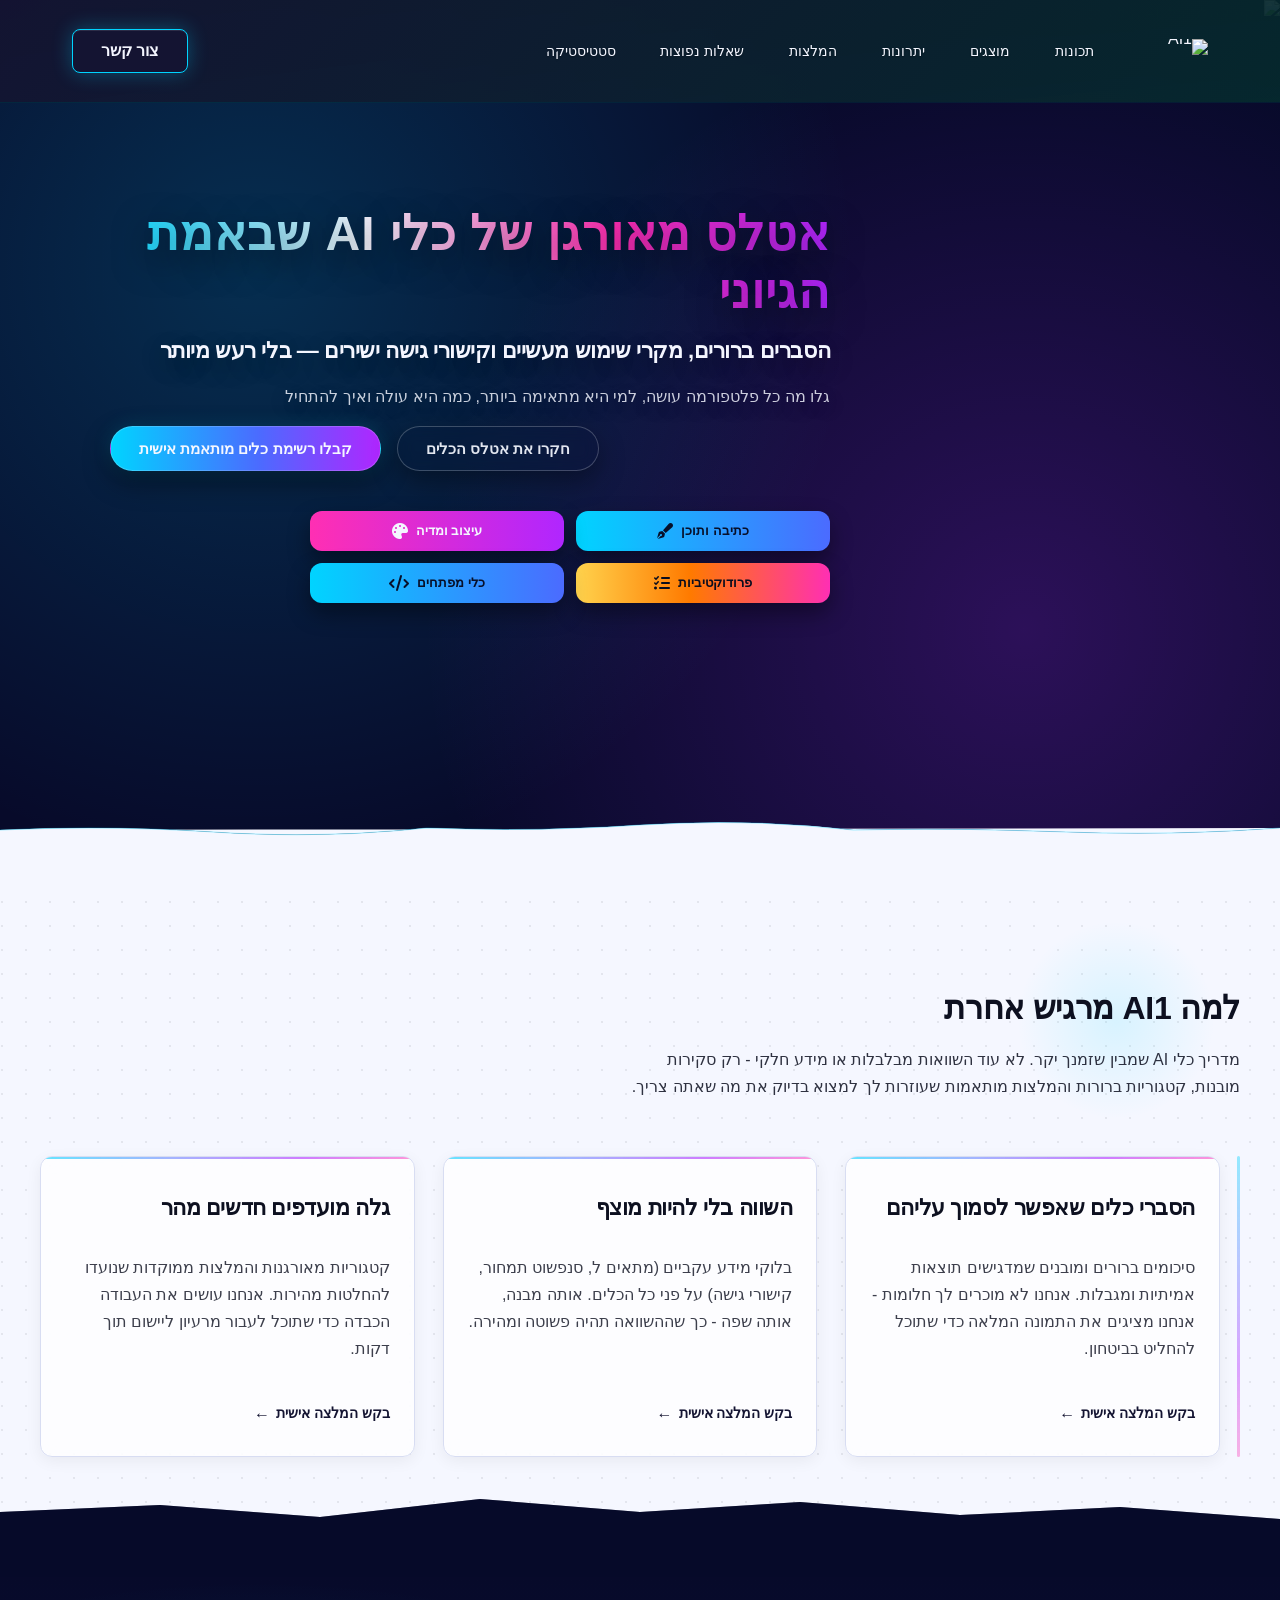
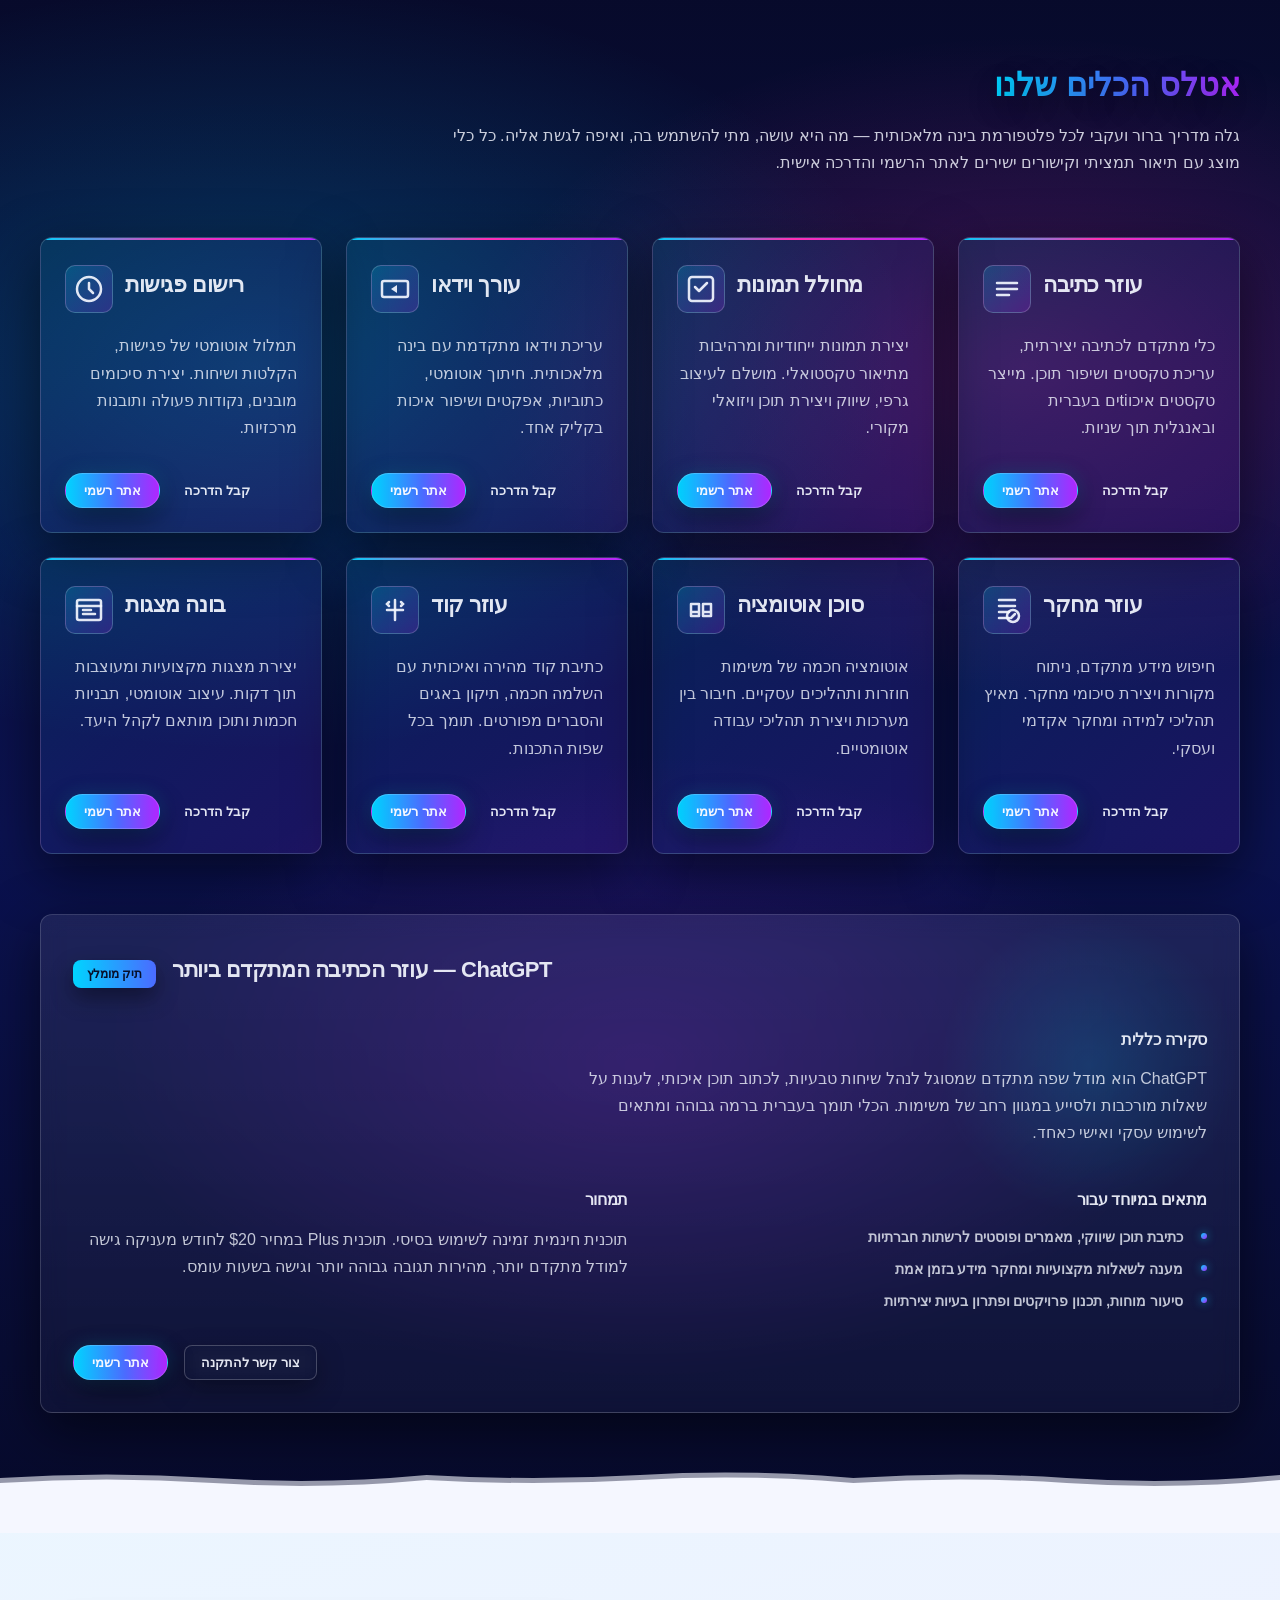
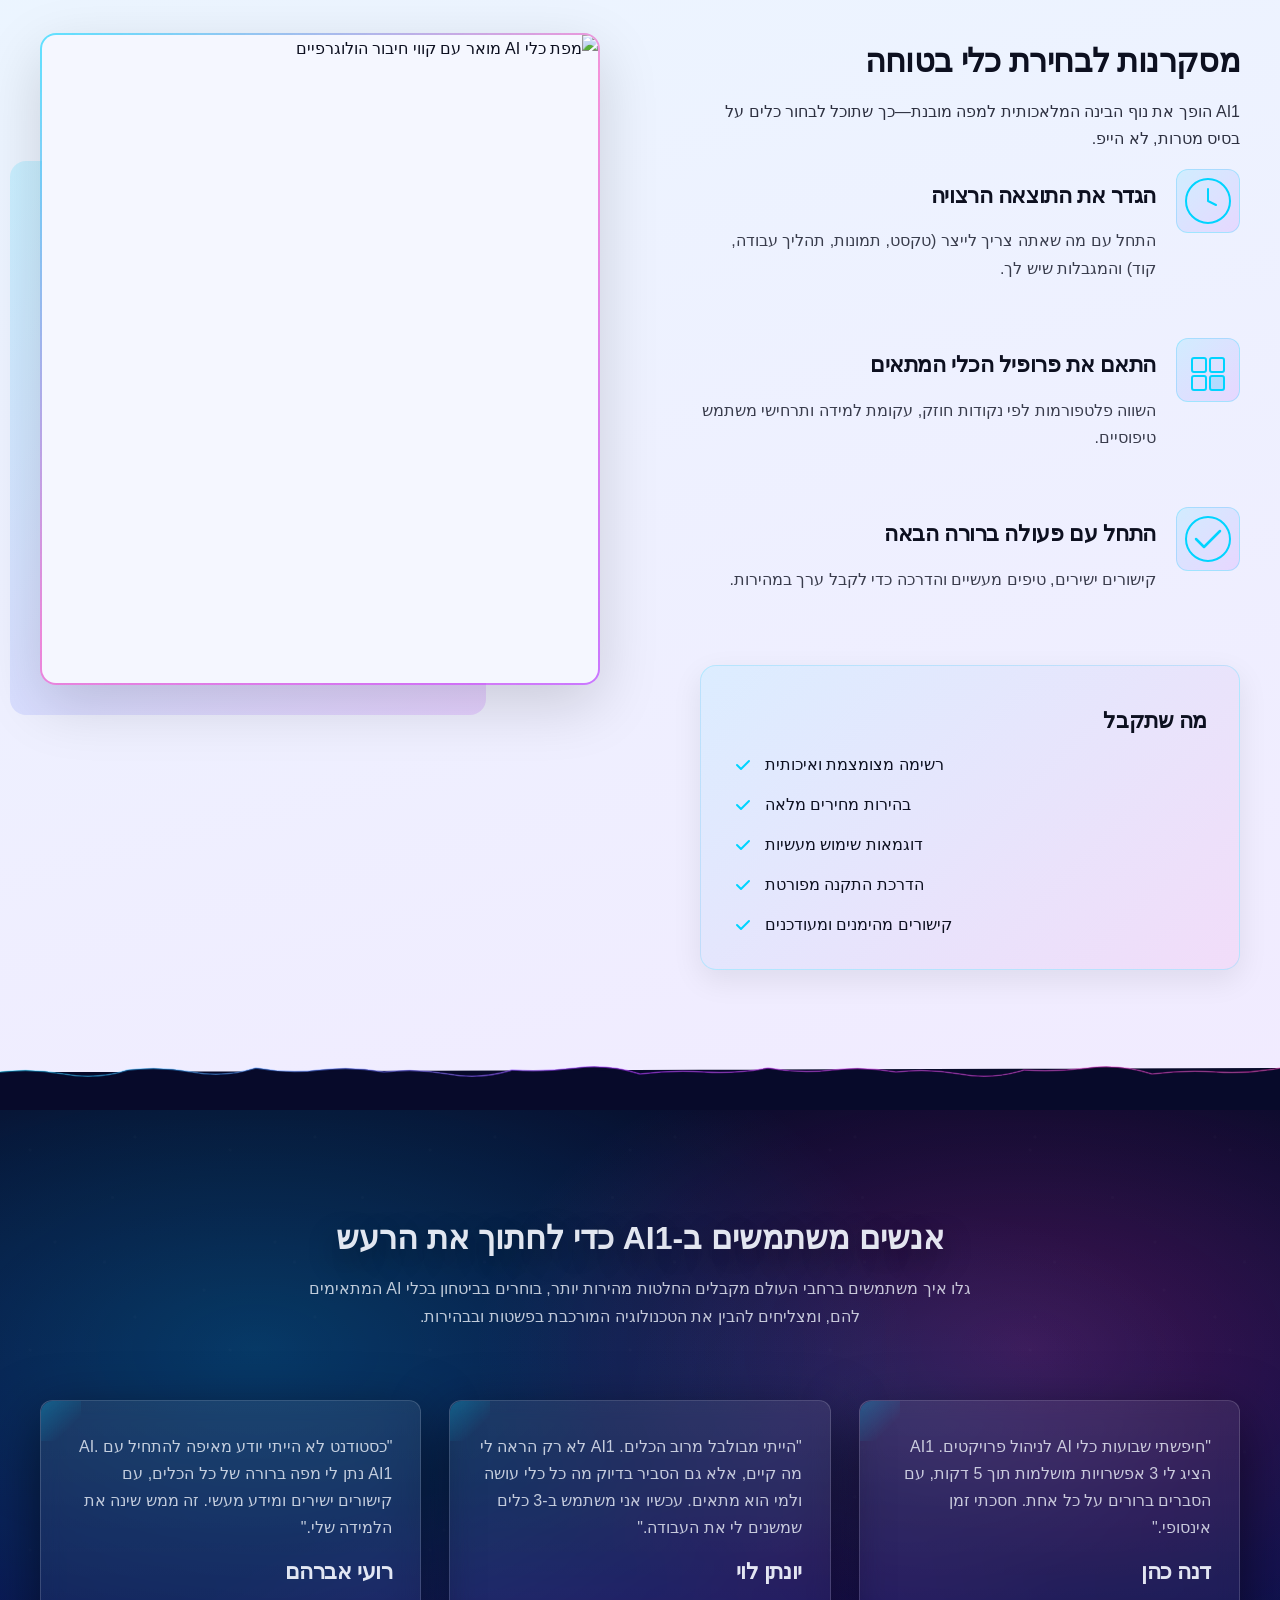
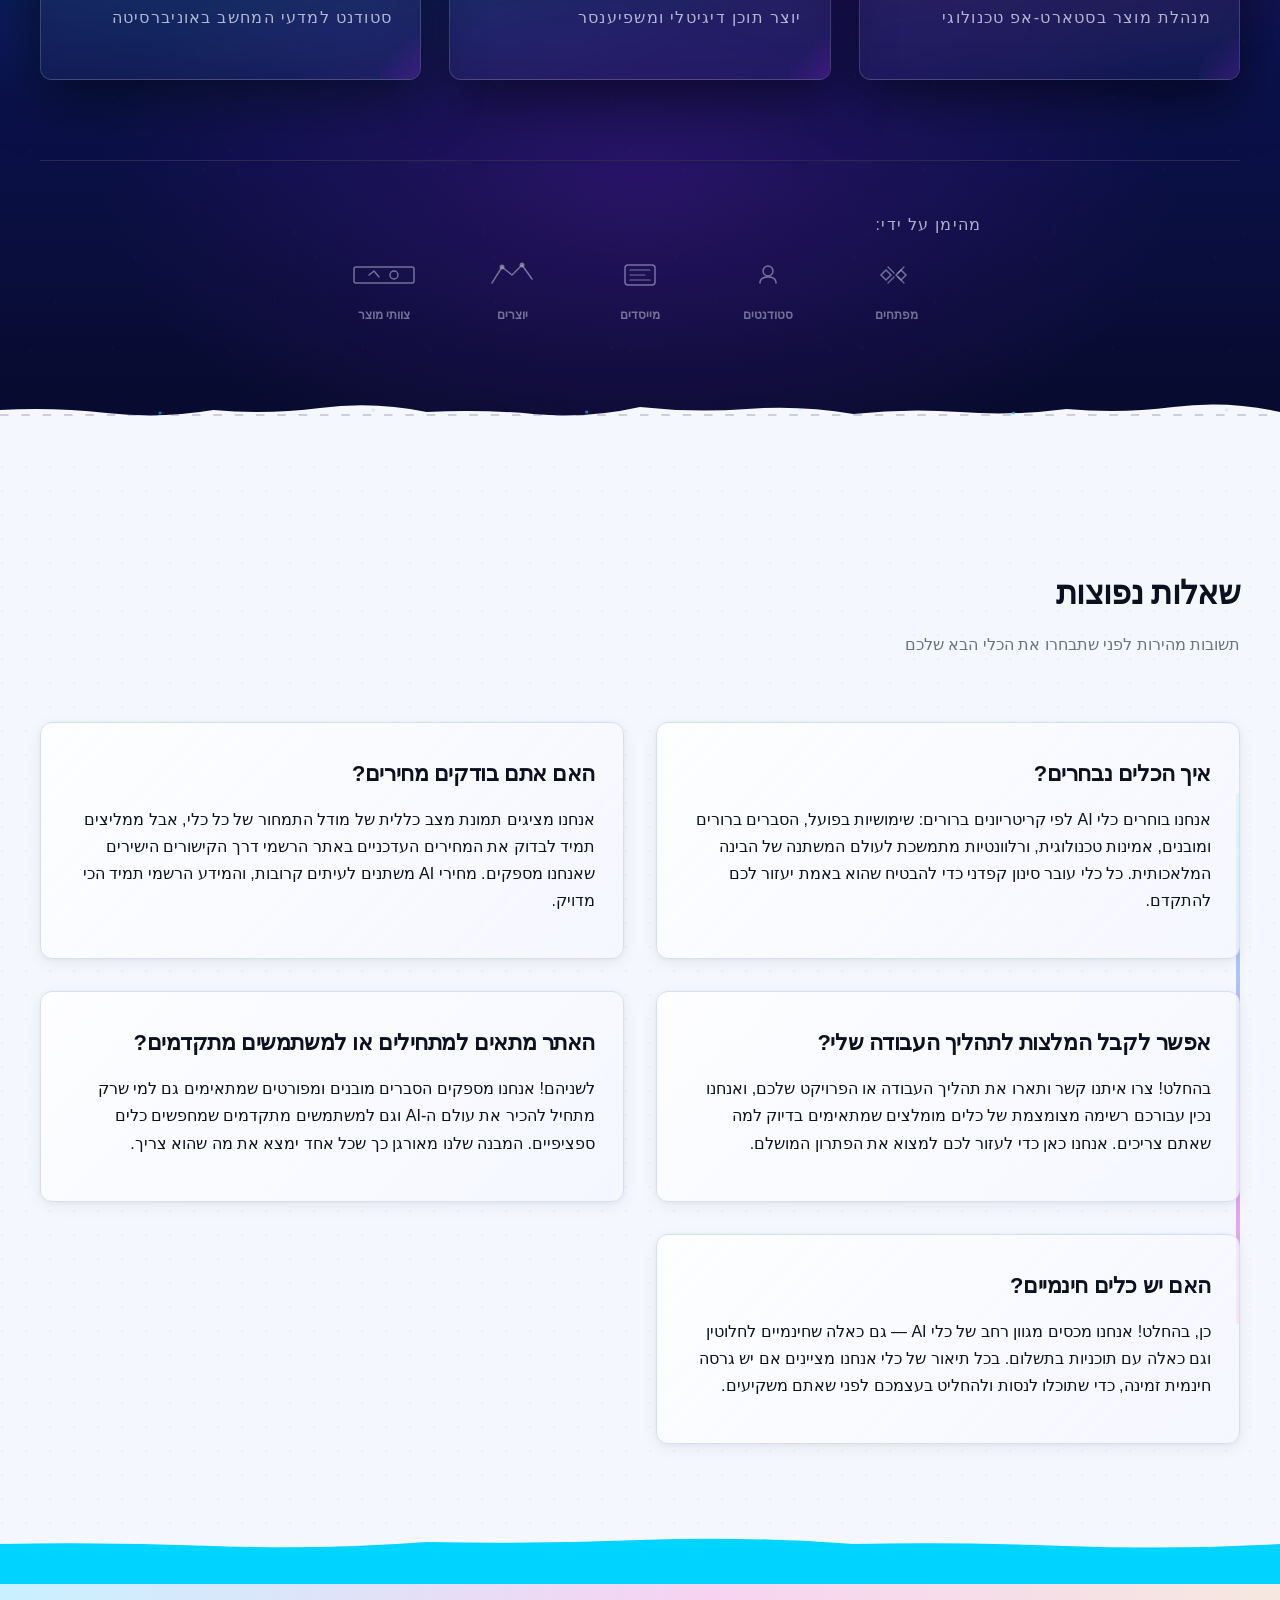
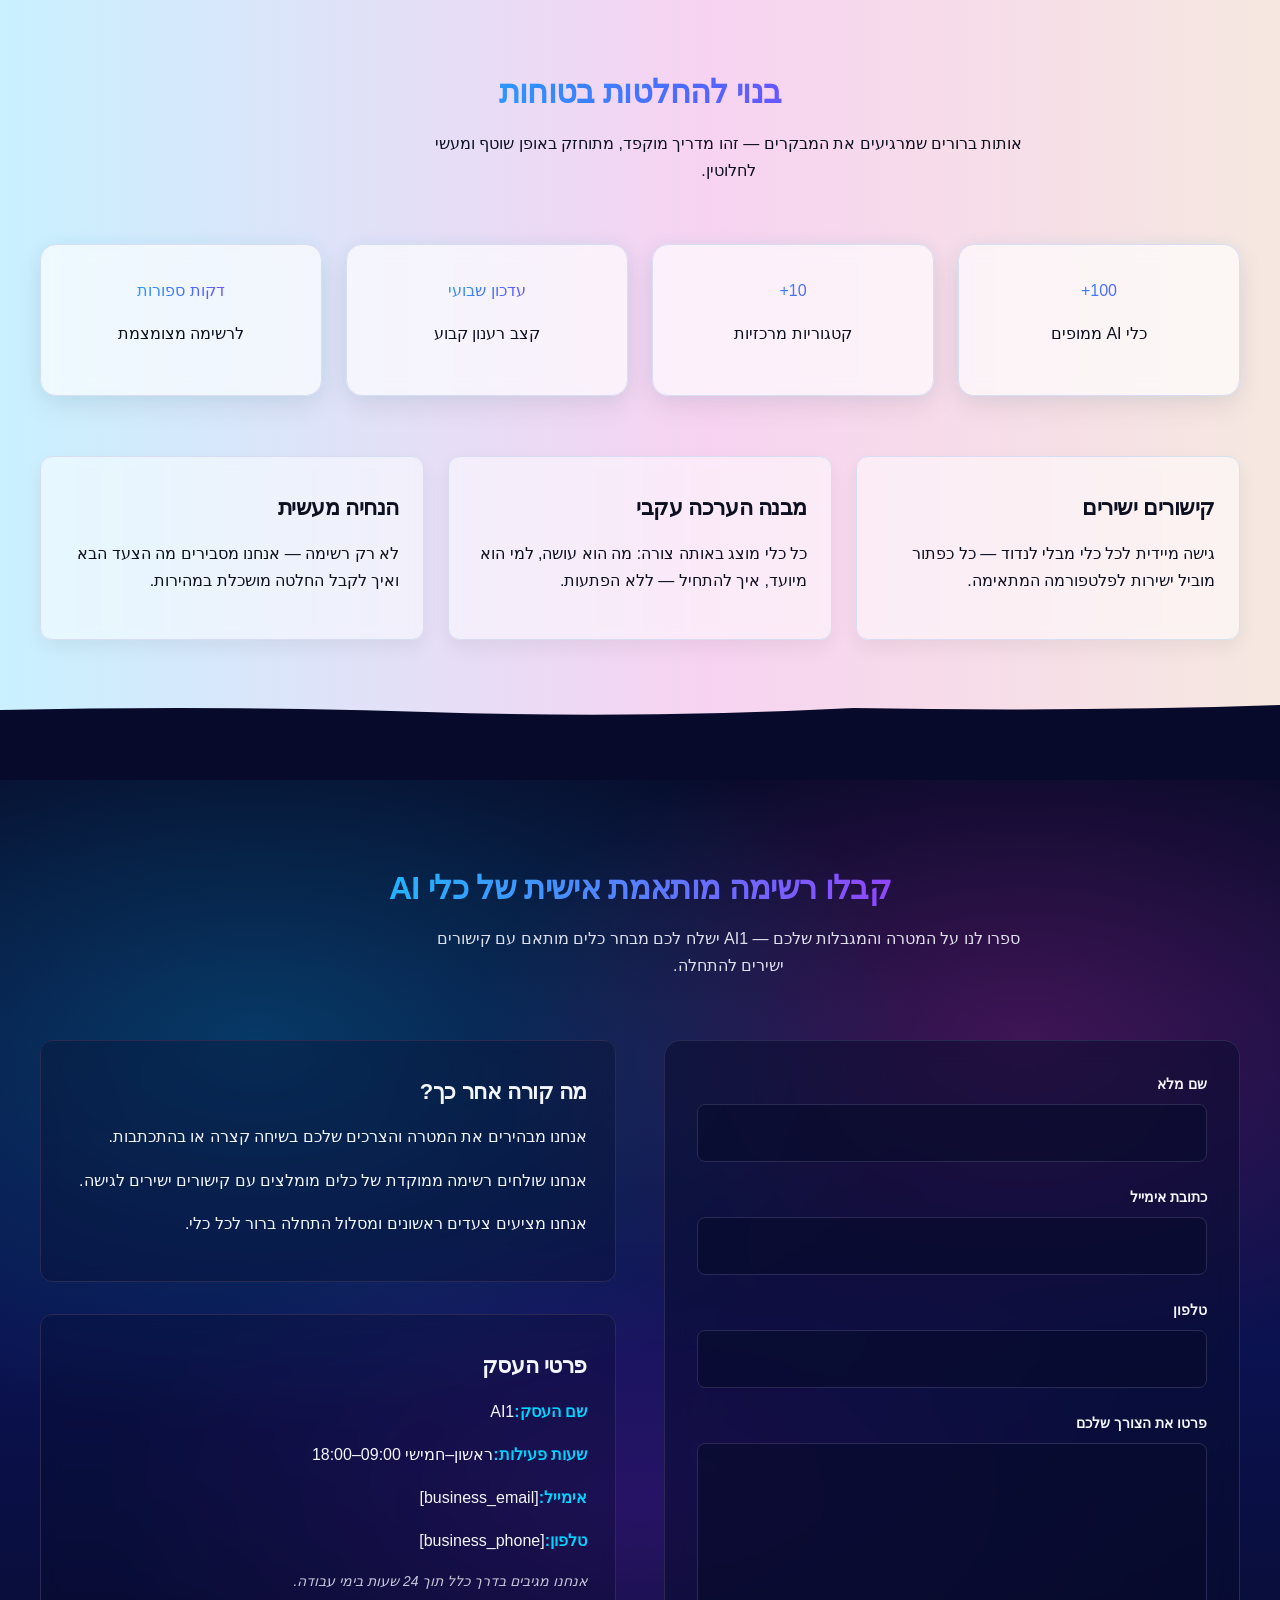
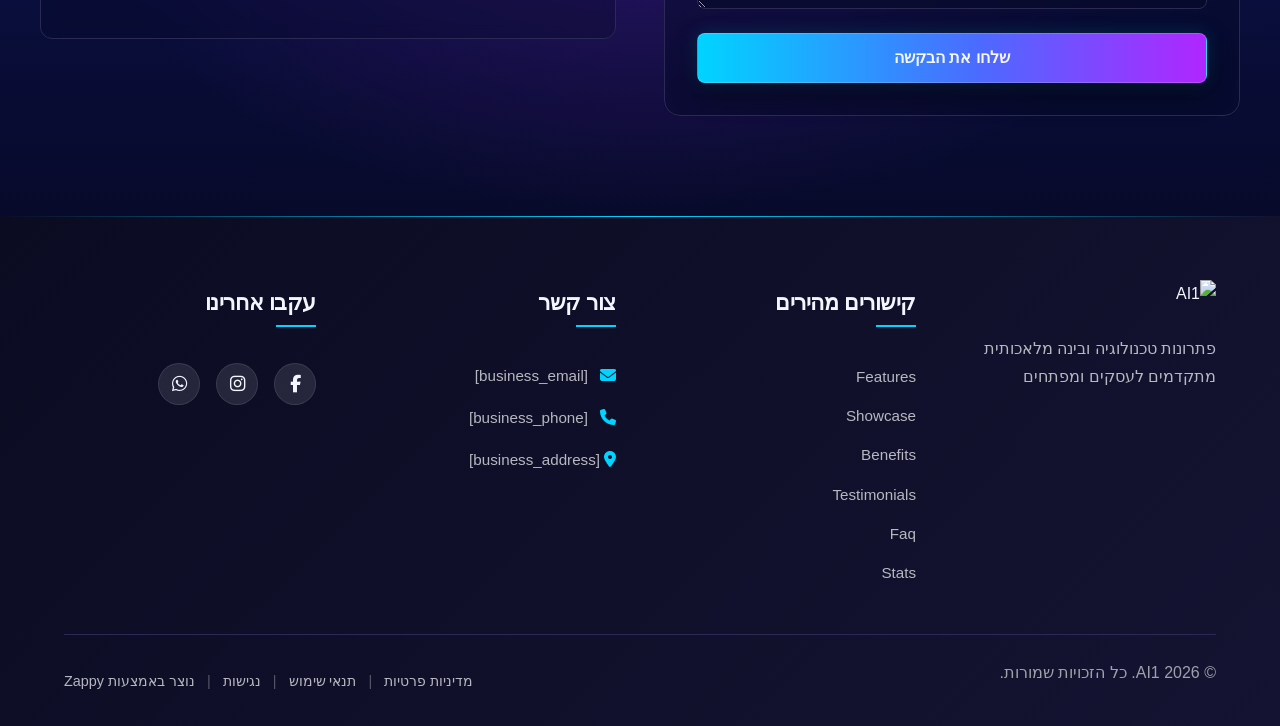
==== public/index.html @ 48e3b1d8 "Background sync: Progressive GitHub Sync" ====
<!doctype html><html dir="rtl" lang="he"><head><meta charset="UTF-8"><meta content="width=device-width,initial-scale=1" name="viewport"><meta content="index, follow" name="robots"><title>גלו את מדריך כלי הבינה המלאכותית המקיף ביותר — AI1</title><meta content="AI1 מציע מדריך אינטראקטיבי לכלי בינה מלאכותית עם הסברים מפורטים, קישורים ישירים ועיצוב צבעוני. למדו על rode nt1 ai1, rode ai1 drivers ועוד כלים חדשניים!" name="description"><meta content="rode nt1 ai1, rode ai1 drivers, מדריך כלי AI, בינה מלאכותית, nt1 & ai 1 complete studio kit" name="keywords"><link href="/assets/favicon.ico" rel="icon" type="image/x-icon"><link href="/assets/favicon-16x16.png" rel="icon" type="image/png" sizes="16x16"><link href="/assets/favicon-32x32.png" rel="icon" type="image/png" sizes="32x32"><link href="/assets/favicon-48x48.png" rel="icon" type="image/png" sizes="48x48"><link href="/assets/favicon-192x192.png" rel="icon" type="image/png" sizes="192x192"><link href="/assets/favicon-512x512.png" rel="icon" type="image/png" sizes="512x512"><link href="/assets/apple-touch-icon.png" rel="apple-touch-icon"><script>!function(){"use strict";var t="22a1cafb-0ea0-44b3-805c-df2e682d674d",e="https://api.zappy5.com/api/analytics/track",a=18e5,n=2592e6,o=!0,i=!0,r=!0;var s=function(){var e="zappy_visitor_"+t,a=null;try{if(a=localStorage.getItem(e)){var o=JSON.parse(a),i=Date.now();if(i-o.created<n)return o.lastSeen=i,localStorage.setItem(e,JSON.stringify(o)),o.id}}catch(t){console.warn("Zappy Analytics: LocalStorage not available")}var r="zv_"+Date.now()+"_"+Math.random().toString(36).substr(2,9);try{localStorage.setItem(e,JSON.stringify({id:r,created:Date.now(),lastSeen:Date.now()}))}catch(t){}return r}(),c=function(){var e="zappy_session_"+t,n=null;try{if(n=sessionStorage.getItem(e)){var o=JSON.parse(n),i=Date.now();if(i-o.timestamp<a)return o.timestamp=i,sessionStorage.setItem(e,JSON.stringify(o)),o.id}}catch(t){console.warn("Zappy Analytics: SessionStorage not available")}var r="zs_"+Date.now()+"_"+Math.random().toString(36).substr(2,9);try{sessionStorage.setItem(e,JSON.stringify({id:r,timestamp:Date.now()}))}catch(t){}return r}();function l(a,n){n=n||{};var o={website_id:t,event_type:a,page_path:window.location.pathname,referrer:document.referrer||"direct",visitor_id:s,session_id:c,metadata:n};if(navigator.sendBeacon){var i=new Blob([JSON.stringify(o)],{type:"application/json"});navigator.sendBeacon(e,i)}else fetch(e,{method:"POST",headers:{"Content-Type":"application/json"},body:JSON.stringify(o),keepalive:!0}).catch(function(t){console.warn("Zappy Analytics: Failed to track event",t)})}o&&l("pageview",{title:document.title,url:window.location.href}),i&&document.addEventListener("click",function(t){var e=t.target;if("BUTTON"===e.tagName||e.closest("button")){var a="BUTTON"===e.tagName?e:e.closest("button");l("click",{element:"button",text:a.textContent.trim().substring(0,100),id:a.id||null,class:a.className||null})}else if("A"===e.tagName||e.closest("a")){var n="A"===e.tagName?e:e.closest("a");l("navigation",{element:"link",text:n.textContent.trim().substring(0,100),href:n.href,external:n.hostname!==window.location.hostname})}},!0),r&&document.addEventListener("submit",function(t){var e=t.target;l("form_submit",{form_id:e.id||null,form_name:e.name||null,form_action:e.action||null,form_method:e.method||"GET"})},!0);var d=Date.now();window.addEventListener("beforeunload",function(){l("page_unload",{time_on_page:Math.floor((Date.now()-d)/1e3),page_path:window.location.pathname})}),window.zappyAnalytics={track:l,getVisitorId:function(){return s},getSessionId:function(){return c}}}()</script><meta content="גלו את מדריך כלי הבינה המלאכותית המקיף ביותר — AI1" property="og:title"><meta content="AI1 מציע מדריך אינטראקטיבי לכלי בינה מלאכותית עם הסברים מפורטים, קישורים ישירים ועיצוב צבעוני. למדו על rode nt1 ai1, rode ai1 drivers ועוד כלים חדשניים!" property="og:description"><meta content="website" property="og:type"><meta content="he_IL" property="og:locale"><meta content="summary_large_image" name="twitter:card"><meta content="גלו את מדריך כלי הבינה המלאכותית המקיף ביותר — AI1" name="twitter:title"><meta content="AI1 מציע מדריך אינטראקטיבי לכלי בינה מלאכותית עם הסברים מפורטים, קישורים ישירים ועיצוב צבעוני. למדו על rode nt1 ai1, rode ai1 drivers ועוד כלים חדשניים!" name="twitter:description"><link href="https://cdnjs.cloudflare.com/ajax/libs/font-awesome/6.4.0/css/all.min.css" rel="stylesheet"><link href="/assets/favicon.ico" rel="icon" type="image/x-icon"><link href="/assets/favicon-16x16.png" rel="icon" type="image/png" sizes="16x16"><link href="/assets/favicon-32x32.png" rel="icon" type="image/png" sizes="32x32"><link href="/assets/favicon-48x48.png" rel="icon" type="image/png" sizes="48x48"><link href="/assets/favicon-192x192.png" rel="icon" type="image/png" sizes="192x192"><link href="/assets/favicon-512x512.png" rel="icon" type="image/png" sizes="512x512"><link href="/assets/apple-touch-icon.png" rel="apple-touch-icon"><link href="https://cdn.jsdelivr.net/npm/vanilla-cookieconsent@3/dist/cookieconsent.css" rel="stylesheet"><script src="https://cdn.jsdelivr.net/npm/vanilla-cookieconsent@3/dist/cookieconsent.umd.js"></script><script src="https://cdn.jsdelivr.net/gh/mickidum/acc_toolbar/acctoolbar/acctoolbar.min.js"></script><link href="/styles.css" rel="stylesheet"><style id="zappy-dropdown-submenu-styles">#navMenu li:has(.sub-menu),.nav-menu li:has(.sub-menu),.navbar li:has(.sub-menu),nav li:has(.sub-menu){position:relative}#navMenu .sub-menu,.nav-menu .sub-menu,.navbar .sub-menu,nav .sub-menu{display:block!important;position:absolute!important;top:100%;left:0;min-width:220px;background:#fff;border-radius:8px;box-shadow:0 8px 25px rgba(0,0,0,.15);padding:8px 0;opacity:0;visibility:hidden;transform:translateY(10px);transition:all .3s ease;z-index:1000;list-style:none;pointer-events:none}#navMenu li:hover>.sub-menu,.nav-menu li:hover>.sub-menu,.navbar li:hover>.sub-menu,nav li:hover>.sub-menu{opacity:1!important;visibility:visible!important;transform:translateY(0)!important;pointer-events:auto!important}.sub-menu li{list-style:none;margin:0;padding:0}.sub-menu a{display:block!important;padding:10px 16px!important;color:var(--text-dark,#333)!important;font-weight:500;text-decoration:none;white-space:nowrap;transition:background-color .2s}.sub-menu a:hover{background-color:#f5f5f5}[dir=rtl] .nav-menu .sub-menu,[dir=rtl] .navbar .sub-menu,[dir=rtl] nav .sub-menu,html[lang=ar] .nav-menu .sub-menu,html[lang=ar] .navbar .sub-menu,html[lang=ar] nav .sub-menu,html[lang=he] .nav-menu .sub-menu,html[lang=he] .navbar .sub-menu,html[lang=he] nav .sub-menu{left:auto!important;right:0!important}.sub-menu:empty,.sub-menu:not(:has(li)),.sub-menu:not(:has(li:not(.zappy-hidden-menu-item))){display:none!important;opacity:0!important;visibility:hidden!important;pointer-events:none!important}li:has(.menu-group-title):hover>.sub-menu{opacity:1!important;visibility:visible!important;transform:translateY(0)!important;pointer-events:auto!important}#navMenu>li>.menu-group-title,.nav-menu>li>.menu-group-title{display:inline-block;padding:.5rem 1rem;cursor:default;user-select:none}@media (max-width:768px){#navMenu .sub-menu,.nav-menu .sub-menu,.navbar .sub-menu,nav .sub-menu{position:static!important;transform:none!important;box-shadow:none!important;background:0 0!important;max-height:0;overflow:hidden;opacity:0;visibility:hidden;transition:max-height .3s ease,opacity .3s ease;padding:0!important;border-radius:0!important}.sub-menu.mobile-expanded{max-height:500px!important;opacity:1!important;visibility:visible!important;padding:8px 0 8px 16px!important}[dir=rtl] .sub-menu.mobile-expanded,html[lang=he] .sub-menu.mobile-expanded{padding:8px 16px 8px 0!important}#navMenu li:hover>.sub-menu,.nav-menu li:hover>.sub-menu,.navbar li:hover>.sub-menu,nav li:hover>.sub-menu{opacity:0;visibility:hidden;pointer-events:none}#navMenu li>.sub-menu.mobile-expanded,.nav-menu li>.sub-menu.mobile-expanded,.navbar li>.sub-menu.mobile-expanded,nav li>.sub-menu.mobile-expanded{opacity:1!important;visibility:visible!important;pointer-events:auto!important}#navMenu li:has(.sub-menu),.nav-menu li:has(.sub-menu),.navbar li:has(.sub-menu),nav li:has(.sub-menu){display:flex!important;flex-wrap:wrap!important;align-items:center!important;position:relative!important;min-height:44px!important}#navMenu li:has(.sub-menu)>a,.nav-menu li:has(.sub-menu)>a,.navbar li:has(.sub-menu)>a,nav li:has(.sub-menu)>a{flex:1!important;min-width:0!important}#navMenu li:has(.sub-menu)>.menu-group-title,.nav-menu li:has(.sub-menu)>.menu-group-title,.navbar li:has(.sub-menu)>.menu-group-title,nav li:has(.sub-menu)>.menu-group-title{flex:1!important;min-width:0!important;padding:0!important;line-height:inherit!important}#navMenu li:has(.sub-menu)>.sub-menu,.nav-menu li:has(.sub-menu)>.sub-menu,.navbar li:has(.sub-menu)>.sub-menu,nav li:has(.sub-menu)>.sub-menu{flex-basis:100%!important;width:100%!important}#navMenu li:has(.sub-menu)>a [class*=arrow],#navMenu li:has(.sub-menu)>a [class*=chevron],.nav-menu li:has(.sub-menu)>a .fa-angle-down,.nav-menu li:has(.sub-menu)>a .fa-chevron-down,.nav-menu li:has(.sub-menu)>a [class*=arrow],.nav-menu li:has(.sub-menu)>a [class*=chevron],nav li:has(.sub-menu)>a [class*=arrow],nav li:has(.sub-menu)>a [class*=chevron]{display:none!important;visibility:hidden!important}.mobile-submenu-toggle{display:flex!important;align-items:center!important;justify-content:center!important;width:44px!important;height:auto!important;background:0 0!important;border:none!important;cursor:pointer!important;color:var(--text-dark)!important;position:static!important;flex-shrink:0!important;align-self:stretch!important;z-index:2!important;padding:0!important;margin:0!important}.mobile-submenu-toggle::after{content:''!important;width:0!important;height:0!important;border-left:6px solid transparent!important;border-right:6px solid transparent!important;border-top:7px solid currentColor!important;transition:transform .3s ease!important}.mobile-submenu-toggle.expanded::after{transform:rotate(180deg)!important}.sub-menu a{padding:10px 0!important;display:block!important;color:var(--text-dark)!important}.navbar .sub-menu li a,.zappy-products-dropdown .sub-menu a,nav.navbar .sub-menu li a{color:var(--text-dark)!important}}@media (min-width:769px){.mobile-submenu-toggle{display:none!important}}</style><style id="mobile-lang-menu-deployed-css">@media (max-width:768px){.lang-switcher,.nav-container .lang-switcher,.nav-cta-container .lang-switcher,.nav-ecommerce-icons .lang-switcher,.nav-icons-left .lang-switcher,.navbar .lang-switcher,.navbar .nav-cta-container .lang-switcher{display:none!important}.mobile-lang-menu{width:100%;border-top:1px solid rgba(128,128,128,.2);padding:8px 0 0 0;margin-top:8px}.mobile-lang-toggle{display:flex!important;align-items:center;justify-content:space-between;width:100%;padding:12px 16px;background:0 0;border:none;cursor:pointer;font-size:15px;color:inherit;font-family:inherit}.mobile-lang-toggle::after{content:'';display:inline-block;width:8px;height:8px;border-right:2px solid currentColor;border-bottom:2px solid currentColor;transform:rotate(45deg);transition:transform .3s ease;margin-left:8px}.mobile-lang-toggle.expanded::after{transform:rotate(-135deg)}.mobile-lang-options{max-height:0;overflow:hidden;transition:max-height .3s ease}.mobile-lang-options.expanded{max-height:300px}.mobile-lang-option{display:flex!important;align-items:center;gap:10px;padding:10px 24px;text-decoration:none;color:inherit;font-size:14px;font-family:inherit}.mobile-lang-option:hover{background:rgba(128,128,128,.1)}.mobile-lang-option.active{font-weight:600;opacity:.7;pointer-events:none}.mobile-lang-option img{width:20px;height:20px;border-radius:50%}}@media (min-width:769px){.mobile-lang-menu{display:none!important}}</style><style id="zappy-widget-visibility">#mic-access-tool-box,#mic-access-tool-general-button,#mic-init-access-tool #mic-access-tool-box,#mic-init-access-tool #mic-access-tool-general-button,#mic-init-access-tool .mic-access-tool-general-button,._access-icon,._access-menu,.mic-access-tool-box,.mic-access-tool-general-button,div[id*=mic-access-tool-box]{display:none!important;visibility:hidden!important;opacity:0!important;pointer-events:none!important}</style></head><body><nav class="navbar" dir="rtl"><button class="mobile-toggle" aria-label="Menu" id="mobileToggle"><svg viewbox="0 0 24 24" fill="none" height="24" width="24" class="hamburger-icon"><path d="M3 12h18M3 6h18M3 18h18" stroke="currentColor" stroke-width="2" stroke-linecap="round"></path></svg><svg viewbox="0 0 24 24" fill="none" height="24" width="24" class="close-icon" style="display:none"><path d="M18 6L6 18M6 6l12 12" stroke="currentColor" stroke-width="2" stroke-linecap="round"></path></svg></button><button class="phone-header-btn" aria-label="Call" data-phone="[business_phone]"><svg viewbox="0 0 24 24" fill="currentColor" height="20" width="20"><path d="M22 16.92v3a2 2 0 0 1-2.18 2 19.79 19.79 0 0 1-8.63-3.07 19.5 19.5 0 0 1-6-6 19.79 19.79 0 0 1-3.07-8.67A2 2 0 0 1 4.11 2h3a2 2 0 0 1 2 1.72 12.84 12.84 0 0 0 .7 2.81 2 2 0 0 1-.45 2.11L8.09 9.91a16 16 0 0 0 6 6l1.27-1.27a2 2 0 0 1 2.11-.45 12.84 12.84 0 0 0 2.81.7A2 2 0 0 1 22 16.92z"></path></svg></button><div class="nav-container"><div class="nav-right-group"><div class="nav-brand"><a href="/" class="logo-link"><img alt="AI1" class="logo" src="/assets/ai1-logo.webp"></a></div><ul class="nav-menu" id="navMenu"><li><a href="#features">תכונות</a></li><li><a href="#showcase">מוצגים</a></li><li><a href="#benefits">יתרונות</a></li><li><a href="#testimonials">המלצות</a></li><li><a href="#faq">שאלות נפוצות</a></li><li><a href="#stats">סטטיסטיקה</a></li></ul></div><div class="nav-cta-container"><a href="#cta" class="nav-cta-btn">צור קשר</a></div></div></nav><script>window.addEventListener("load",function(){const e=document.querySelector(".navbar, nav, header");if(!e)return void console.log("[Navbar] Navbar element not found");let t=document.getElementById("mobileToggle")||document.querySelector(".mobile-toggle")||document.querySelector(".hamburger")||document.querySelector(".hamburger-menu")||document.querySelector(".menu-toggle")||document.querySelector(".burger-menu")||document.querySelector('[aria-label="Menu"]')||document.querySelector('[aria-label="תפריט"]');const o=document.querySelector(".phone-header-btn"),n=window.getComputedStyle(e);let r=n.backgroundColor;if(console.log("[Navbar] Initial navbar background:",r),"transparent"===r||"rgba(0, 0, 0, 0)"===r||r.startsWith("rgba")&&r.includes(", 0)")){const e=n.backgroundImage;if(e&&"none"!==e)console.log("[Navbar] Navbar has background image/gradient, using dark text"),r="rgb(240, 240, 240)";else{const e=window.getComputedStyle(document.body).backgroundColor;console.log("[Navbar] Navbar transparent, using body background:",e),r=e}}const i=r.match(/\d+/g);if(i&&i.length>=3){const e=(.299*parseInt(i[0])+.587*parseInt(i[1])+.114*parseInt(i[2]))/255;console.log("[Navbar] Mobile button colors preserved from Claude CSS (luminance:",e.toFixed(2)+")");const n=document.createElement("style");n.id="zappy-mobile-nav-fix";document.documentElement.lang;document.documentElement.dir,n.textContent='\n        /* Hide mobile buttons on desktop, show only on mobile */\n        @media (min-width: 769px) {\n          .mobile-toggle,\n          .phone-header-btn {\n            display: none !important;\n          }\n        }\n        \n        /* Show and position mobile buttons correctly on mobile */\n        @media (max-width: 768px) {\n          .mobile-toggle,\n          .phone-header-btn {\n            position: absolute !important;\n            top: 50% !important;\n            transform: translateY(-50%) !important;\n            z-index: 1001 !important;\n            display: flex !important;\n            align-items: center !important;\n            justify-content: center !important;\n            width: 36px !important;\n            height: 36px !important;\n            border-radius: 50% !important;\n            border: none !important;\n            cursor: pointer !important;\n            padding: 6px !important;\n            background: none !important;\n            color: var(--nav-text, var(--text-dark)) !important;\n          }\n          \n          /* LTR positioning (default): hamburger LEFT, phone RIGHT */\n          html:not([dir="rtl"]):not([lang="he"]):not([lang="ar"]) .mobile-toggle,\n          html[dir="ltr"] .mobile-toggle {\n            left: 12px !important;\n            right: auto !important;\n          }\n          html:not([dir="rtl"]):not([lang="he"]):not([lang="ar"]) .phone-header-btn,\n          html[dir="ltr"] .phone-header-btn {\n            right: 12px !important;\n            left: auto !important;\n          }\n          \n          /* RTL positioning: hamburger RIGHT, phone LEFT */\n          html[dir="rtl"] .mobile-toggle,\n          html[lang="he"] .mobile-toggle,\n          html[lang="ar"] .mobile-toggle {\n            right: 12px !important;\n            left: auto !important;\n          }\n          html[dir="rtl"] .phone-header-btn,\n          html[lang="he"] .phone-header-btn,\n          html[lang="ar"] .phone-header-btn {\n            left: 12px !important;\n            right: auto !important;\n          }\n          \n          /* CRITICAL: Ensure nav-container has min-height on mobile */\n          /* All children are positioned absolutely/fixed on mobile, so height:auto collapses to 0 */\n          .nav-container {\n            min-height: 70px !important;\n            position: relative !important;\n          }\n          \n          /* Ensure SVG icons are properly sized and inherit color */\n          .mobile-toggle svg,\n          .phone-header-btn svg {\n            width: 24px !important;\n            height: 24px !important;\n            /* Don\'t force display - let JavaScript control hamburger/close toggle */\n          }\n          \n          /* Reset nav-cta-container on mobile - remove desktop box-shadow/padding */\n          /* that creates a visible ghost box when CTA button is hidden */\n          .nav-cta-container {\n            box-shadow: none !important;\n            padding: 0 !important;\n          }\n          \n          /* Hide nav-cta-container entirely on mobile when there\'s no lang-switcher */\n          /* (only the CTA button is inside, and it\'s hidden on mobile) */\n          .nav-cta-container:not(:has(.lang-switcher)) {\n            display: none !important;\n          }\n          \n          /* CRITICAL: Prevent hero image fade gradient from bleeding over headline text */\n          /* The .image-fade-gradient has bottom: -30px (extends below parent) */\n          /* On mobile stacked layout, this overlaps the h1 text below the image */\n          .hero-image-column {\n            overflow: hidden !important;\n          }\n          .image-fade-gradient {\n            bottom: 0 !important;\n          }\n          \n          /* Hide desktop language switcher on mobile - hamburger menu handles it */\n          /* High specificity to override stored CSS */\n          .lang-switcher,\n          .nav-cta-container .lang-switcher,\n          .nav-container .lang-switcher,\n          .navbar .lang-switcher,\n          .navbar .nav-cta-container .lang-switcher {\n            display: none !important;\n          }\n        }\n      ';const r=document.getElementById("zappy-mobile-nav-fix");r&&r.remove(),document.head.appendChild(n),console.log("[Navbar] Critical CSS injected for mobile nav positioning");const l=window.innerWidth<=768;if(t){const e=t.querySelector(".hamburger-icon"),o=t.querySelector(".close-icon");e&&(e.style.setProperty("width","24px","important"),e.style.setProperty("height","24px","important"),e.style.setProperty("display","block","important")),o&&(o.style.setProperty("width","24px","important"),o.style.setProperty("height","24px","important"),o.style.setProperty("display","none","important")),l?(t.style.setProperty("position","absolute","important"),t.style.setProperty("top","50%","important"),t.style.setProperty("transform","translateY(-50%)","important"),t.style.setProperty("z-index","1001","important"),t.style.removeProperty("left"),t.style.removeProperty("right"),console.log("[Navbar] Mobile toggle positioning applied (mobile viewport)")):(t.style.removeProperty("position"),t.style.removeProperty("top"),t.style.removeProperty("transform"),t.style.removeProperty("z-index"),t.style.removeProperty("left"),t.style.removeProperty("right"),console.log("[Navbar] Desktop viewport - cleared mobile toggle inline positioning"))}if(o){const e=o.querySelector("svg");e&&(e.style.width="24px",e.style.height="24px",e.setAttribute("width","24"),e.setAttribute("height","24")),l?(o.style.setProperty("position","absolute","important"),o.style.setProperty("top","50%","important"),o.style.setProperty("transform","translateY(-50%)","important"),o.style.setProperty("z-index","1001","important"),o.style.removeProperty("left"),o.style.removeProperty("right"),console.log("[Navbar] Phone button positioning applied (mobile viewport)")):(o.style.removeProperty("position"),o.style.removeProperty("top"),o.style.removeProperty("transform"),o.style.removeProperty("z-index"),o.style.removeProperty("left"),o.style.removeProperty("right"),console.log("[Navbar] Desktop viewport - cleared phone button inline positioning"))}}else console.log("[Navbar] Could not parse background color:",r);t=document.getElementById("mobileToggle")||document.querySelector(".mobile-toggle")||document.querySelector(".hamburger")||document.querySelector(".hamburger-menu")||document.querySelector(".menu-toggle")||document.querySelector(".burger-menu")||document.querySelector('[aria-label="Menu"]')||document.querySelector('[aria-label="תפריט"]');const l=document.getElementById("navMenu")||document.querySelector(".nav-menu")||document.querySelector(".nav-links")||document.querySelector("nav ul:not(.submenu)");if(!t||!l)return void console.log("[Navbar] Mobile toggle or menu not found:",{toggle:!!t,menu:!!l});l.id||(l.id="navMenu"),console.log("[Navbar] Initializing mobile menu...");const a=t.cloneNode(!0);t.parentNode.replaceChild(a,t),a.addEventListener("click",function(e){e.preventDefault(),e.stopPropagation();const t=this.querySelector(".hamburger-icon"),o=this.querySelector(".close-icon");l.classList.contains("active")?(l.classList.remove("active"),t&&t.style.setProperty("display","block","important"),o&&o.style.setProperty("display","none","important"),document.body.style.overflow="",console.log("[Navbar] Menu closed")):(l.classList.add("active"),t&&t.style.setProperty("display","none","important"),o&&o.style.setProperty("display","block","important"),document.body.style.overflow="hidden",console.log("[Navbar] Menu opened"))}),l.querySelectorAll("a").forEach(function(e){e.addEventListener("click",function(){if("#"===this.getAttribute("href"))return;const e=a.querySelector(".hamburger-icon"),t=a.querySelector(".close-icon");l.classList.remove("active"),e&&e.style.setProperty("display","block","important"),t&&t.style.setProperty("display","none","important"),document.body.style.overflow="",console.log("[Navbar] Menu closed (link clicked)")})});var s=l.querySelectorAll(".dropdown-toggle");s.forEach(function(e){e.addEventListener("click",function(e){e.preventDefault(),e.stopPropagation();var t=this.closest(".nav-dropdown");t&&(t.parentNode.querySelectorAll(".nav-dropdown.open").forEach(function(e){e!==t&&e.classList.remove("open")}),t.classList.toggle("open"),console.log("[Navbar] Dropdown toggled:",t.classList.contains("open")?"open":"closed"))})}),document.addEventListener("click",function(e){e.target.closest(".nav-dropdown")||document.querySelectorAll(".nav-dropdown.open").forEach(function(e){e.classList.remove("open")})}),console.log("[Navbar] Dropdown handlers initialized for "+s.length+" dropdowns"),o&&o.addEventListener("click",function(){const e=document.querySelectorAll('a[href^="tel:"]'),t=e.length>0?e[0].getAttribute("href").replace("tel:",""):"[business_phone]";window.location.href="tel:"+t,console.log("[Navbar] Phone button clicked")}),console.log("[Navbar] Mobile menu initialized successfully");const p=function(){const e=document.querySelector(".whatsapp-float");e&&(window.innerWidth>=769?(e.style.setProperty("display","none","important"),e.style.setProperty("visibility","hidden","important"),e.style.setProperty("opacity","0","important"),e.style.setProperty("pointer-events","none","important"),console.log("[WhatsApp] Button hidden on desktop")):(e.style.removeProperty("display"),e.style.removeProperty("visibility"),e.style.removeProperty("opacity"),e.style.removeProperty("pointer-events"),console.log("[WhatsApp] Button visible on mobile")))};let c;p(),window.addEventListener("resize",function(){clearTimeout(c),c=setTimeout(p,100)})})</script><main><section class="index-hero-section" data-layout-spec="בית-hero" data-hero-type="fullscreen-scrim"><img alt="רקע אטלס כלי AI הולוגרפי" class="index-hero-bg" src="/assets/site-index-hero-bg.webp" data-context="Cinematic midnight indigo-to-deep teal gradient environment with subtle dot-grid and faint topographic contour lines, creating a holographic atlas-like background for an AI tools directory website. Abstract, futuristic, premium tech aesthetic with soft glows and depth." data-placeholder="index-hero-bg" height="1080" width="1920" data-hero-bg="true" data-preserve-bg="0"><div class="index-hero-scrim" aria-hidden="true"></div><div class="index-hero-overlay"><div class="index-hero-content"><h1 class="index-hero-title">אטלס מאורגן של כלי AI שבאמת הגיוני</h1><h3 class="index-hero-subtitle">הסברים ברורים, מקרי שימוש מעשיים וקישורי גישה ישירים — בלי רעש מיותר</h3><p class="index-hero-description">גלו מה כל פלטפורמה עושה, למי היא מתאימה ביותר, כמה היא עולה ואיך להתחיל</p><div class="index-hero-cta-row"><a href="#contact" class="index-hero-btn-primary">קבלו רשימת כלים מותאמת אישית</a><a href="#tool-atlas" class="index-hero-btn-secondary">חקרו את אטלס הכלים</a></div><div class="index-hero-chips-grid"><a href="#tool-atlas" class="index-hero-chip index-hero-chip-cyan"><i class="fas fa-pen-fancy" aria-hidden="true"></i><span>כתיבה ותוכן</span></a><a href="#tool-atlas" class="index-hero-chip index-hero-chip-purple"><i class="fas fa-palette" aria-hidden="true"></i><span>עיצוב ומדיה</span></a><a href="#tool-atlas" class="index-hero-chip index-hero-chip-gradient"><i class="fas fa-tasks" aria-hidden="true"></i><span>פרודוקטיביות</span></a><a href="#tool-atlas" class="index-hero-chip index-hero-chip-cyan"><i class="fas fa-code" aria-hidden="true"></i><span>כלי מפתחים</span></a></div></div></div><div class="index-hero-divider-wrapper"><svg viewbox="0 0 1200 100" xmlns="http://www.w3.org/2000/svg" aria-hidden="true" data-no-icon-edit="true" preserveaspectratio="none"><defs><linearGradient id="index-hero-divider-gradient" x1="0%" x2="0%" y1="0%" y2="100%"><stop offset="0%" style="stop-color:#070A2A;stop-"></stop><stop offset="100%" style="stop-color:#F5F7FF;stop-opacity:1"></stop></linearGradient></defs><path d="M0,100 L0,30 Q100,25 200,32 T400,28 Q500,32 600,25 T800,30 Q900,28 1000,32 T1200,28 L1200,100 Z" fill="var(--bg-light)"></path><path d="M0,30 Q100,25 200,32 T400,28 Q500,32 600,25 T800,30 Q900,28 1000,32 T1200,28" stroke="rgba(0,212,255,0.35)" stroke-width="1" fill="var(--bg-light)"></path></svg></div></section><section class="index-features-section" data-layout-spec="בית-features"><div class="index-features-section__container"><div class="index-features-section__intro"><h2 class="index-features-section__headline">למה AI1 מרגיש אחרת</h2><p class="index-features-section__intro-text">מדריך כלי AI שמבין שזמנך יקר. לא עוד השוואות מבלבלות או מידע חלקי - רק סקירות מובנות, קטגוריות ברורות והמלצות מותאמות שעוזרות לך למצוא בדיוק את מה שאתה צריך.</p></div><div class="index-features-section__grid-wrapper"><div class="index-features-section__gradient-stroke" aria-hidden="true"></div><div class="index-features-section__grid"><article class="index-features-section__card"><div class="index-features-section__card-gradient" aria-hidden="true"></div><h3 class="index-features-section__card-title">הסברי כלים שאפשר לסמוך עליהם</h3><p class="index-features-section__card-text">סיכומים ברורים ומובנים שמדגישים תוצאות אמיתיות ומגבלות. אנחנו לא מוכרים לך חלומות - אנחנו מציגים את התמונה המלאה כדי שתוכל להחליט בביטחון.</p><a href="#contact" class="index-features-section__card-link">בקש המלצה אישית<span aria-hidden="true">←</span></a></article><article class="index-features-section__card"><div class="index-features-section__card-gradient" aria-hidden="true"></div><h3 class="index-features-section__card-title">השווה בלי להיות מוצף</h3><p class="index-features-section__card-text">בלוקי מידע עקביים (מתאים ל, סנפשוט תמחור, קישורי גישה) על פני כל הכלים. אותה מבנה, אותה שפה - כך שההשוואה תהיה פשוטה ומהירה.</p><a href="#contact" class="index-features-section__card-link">בקש המלצה אישית<span aria-hidden="true">←</span></a></article><article class="index-features-section__card"><div class="index-features-section__card-gradient" aria-hidden="true"></div><h3 class="index-features-section__card-title">גלה מועדפים חדשים מהר</h3><p class="index-features-section__card-text">קטגוריות מאורגנות והמלצות ממוקדות שנועדו להחלטות מהירות. אנחנו עושים את העבודה הכבדה כדי שתוכל לעבור מרעיון ליישום תוך דקות.</p><a href="#contact" class="index-features-section__card-link">בקש המלצה אישית<span aria-hidden="true">←</span></a></article></div></div></div><div class="index-features-section__divider-wrapper"><svg viewbox="0 0 1200 100" xmlns="http://www.w3.org/2000/svg" aria-hidden="true" data-no-icon-edit="true" preserveaspectratio="none"><defs><linearGradient id="index-features-divider-gradient" x1="0%" x2="100%" y1="0%" y2="0%"><stop offset="0%" style="stop-color:#00D4FF;stop-opacity:0.3"></stop><stop offset="50%" style="stop-color:#B026FF;stop-opacity:0.25"></stop><stop offset="100%" style="stop-color:#FF2FB3;stop-opacity:0.2"></stop></linearGradient></defs><path d="M0,100 L0,35 L150,28 L300,40 L450,22 L600,35 L750,25 L900,38 L1050,30 L1200,42 L1200,100 Z" fill="#070A2A"></path><path d="M0,100 L0,35 L150,28 L300,40 L450,22 L600,35 L750,25 L900,38 L1050,30 L1200,42 L1200,100 Z" fill="#070A2A" opacity="0.4"></path></svg></div></section><section class="index-showcase-section" data-layout-spec="בית-showcase"><div class="showcase-container"><div class="showcase-intro"><h2>אטלס הכלים שלנו</h2><p>גלה מדריך ברור ועקבי לכל פלטפורמת בינה מלאכותית — מה היא עושה, מתי להשתמש בה, ואיפה לגשת אליה. כל כלי מוצג עם תיאור תמציתי וקישורים ישירים לאתר הרשמי והדרכה אישית.</p></div><div class="showcase-grid"><article class="tool-card"><div class="tool-card-inner"><div class="tool-card-header"><div class="tool-icon"><svg viewbox="0 0 32 32" xmlns="http://www.w3.org/2000/svg" fill="none" height="32" width="32" data-element-type="icon" data-icon-type="svg"><path d="M6 10h20M6 16h20M6 22h12" stroke="currentColor" stroke-width="2.5" stroke-linecap="round"></path></svg></div><h3>עוזר כתיבה</h3></div><p class="tool-description">כלי מתקדם לכתיבה יצירתית, עריכת טקסטים ושיפור תוכן. מייצר טקסטים איכוtiים בעברית ובאנגלית תוך שניות.</p><div class="tool-links"><a href="#" class="btn-pill btn-primary">אתר רשמי</a><a href="#contact" class="btn-ghost">קבל הדרכה</a></div></div></article><article class="tool-card"><div class="tool-card-inner"><div class="tool-card-header"><div class="tool-icon"><svg viewbox="0 0 32 32" xmlns="http://www.w3.org/2000/svg" fill="none" height="32" width="32" data-element-type="icon" data-icon-type="svg"><rect height="24" width="24" x="4" y="4" rx="3" stroke="currentColor" stroke-width="2.5"></rect><path d="M10 14l4 4 8-8" stroke="currentColor" stroke-width="2.5" stroke-linecap="round" stroke-linejoin="round"></path></svg></div><h3>מחולל תמונות</h3></div><p class="tool-description">יצירת תמונות ייחודיות ומרהיבות מתיאור טקסטואלי. מושלם לעיצוב גרפי, שיווק ויצירת תוכן ויזואלי מקורי.</p><div class="tool-links"><a href="#" class="btn-pill btn-primary">אתר רשמי</a><a href="#contact" class="btn-ghost">קבל הדרכה</a></div></div></article><article class="tool-card"><div class="tool-card-inner"><div class="tool-card-header"><div class="tool-icon"><svg viewbox="0 0 32 32" xmlns="http://www.w3.org/2000/svg" fill="none" height="32" width="32" data-element-type="icon" data-icon-type="svg"><rect height="16" width="26" x="3" y="8" rx="2" stroke="currentColor" stroke-width="2.5"></rect><path d="M12 16l6-4v8l-6-4z" fill="currentColor"></path></svg></div><h3>עורך וידאו</h3></div><p class="tool-description">עריכת וידאו מתקדמת עם בינה מלאכותית. חיתוך אוטומטי, כתוביות, אפקטים ושיפור איכות בקליק אחד.</p><div class="tool-links"><a href="#" class="btn-pill btn-primary">אתר רשמי</a><a href="#contact" class="btn-ghost">קבל הדרכה</a></div></div></article><article class="tool-card"><div class="tool-card-inner"><div class="tool-card-header"><div class="tool-icon"><svg viewbox="0 0 32 32" xmlns="http://www.w3.org/2000/svg" fill="none" height="32" width="32" data-element-type="icon" data-icon-type="svg"><circle cx="16" cy="16" r="12" stroke="currentColor" stroke-width="2.5"></circle><path d="M16 10v6l4 4" stroke="currentColor" stroke-width="2.5" stroke-linecap="round"></path></svg></div><h3>רישום פגישות</h3></div><p class="tool-description">תמלול אוטומטי של פגישות, הקלטות ושיחות. יצירת סיכומים מובנים, נקודות פעולה ותובנות מרכזיות.</p><div class="tool-links"><a href="#" class="btn-pill btn-primary">אתר רשמי</a><a href="#contact" class="btn-ghost">קבל הדרכה</a></div></div></article><article class="tool-card"><div class="tool-card-inner"><div class="tool-card-header"><div class="tool-icon"><svg viewbox="0 0 32 32" xmlns="http://www.w3.org/2000/svg" fill="none" height="32" width="32" data-element-type="icon" data-icon-type="svg"><path d="M8 6h16M8 12h16M8 18h10M8 24h10" stroke="currentColor" stroke-width="2.5" stroke-linecap="round"></path><circle cx="22" cy="22" r="6" stroke="currentColor" stroke-width="2.5"></circle><path d="M24 20l-4 4" stroke="currentColor" stroke-width="2.5" stroke-linecap="round"></path></svg></div><h3>עוזר מחקר</h3></div><p class="tool-description">חיפוש מידע מתקדם, ניתוח מקורות ויצירת סיכומי מחקר. מאיץ תהליכי למידה ומחקר אקדמי ועסקי.</p><div class="tool-links"><a href="#" class="btn-pill btn-primary">אתר רשמי</a><a href="#contact" class="btn-ghost">קבל הדרכה</a></div></div></article><article class="tool-card"><div class="tool-card-inner"><div class="tool-card-header"><div class="tool-icon"><svg viewbox="0 0 32 32" xmlns="http://www.w3.org/2000/svg" fill="none" height="32" width="32" data-element-type="icon" data-icon-type="svg"><path d="M6 10h8v8H6zM18 10h8v8h-8zM6 22h8v-4H6zM18 22h8v-4h-8z" stroke="currentColor" stroke-width="2.5" stroke-linejoin="round"></path></svg></div><h3>סוכן אוטומציה</h3></div><p class="tool-description">אוטומציה חכמה של משימות חוזרות ותהליכים עסקיים. חיבור בין מערכות ויצירת תהליכי עבודה אוטומטיים.</p><div class="tool-links"><a href="#" class="btn-pill btn-primary">אתר רשמי</a><a href="#contact" class="btn-ghost">קבל הדרכה</a></div></div></article><article class="tool-card"><div class="tool-card-inner"><div class="tool-card-header"><div class="tool-icon"><svg viewbox="0 0 32 32" xmlns="http://www.w3.org/2000/svg" fill="none" height="32" width="32" data-element-type="icon" data-icon-type="svg"><path d="M10 8l-2 2 2 2M22 8l2 2-2 2M16 6v20" stroke="currentColor" stroke-width="2.5" stroke-linecap="round"></path><path d="M8 16h16" stroke="currentColor" stroke-width="2.5" stroke-linecap="round"></path></svg></div><h3>עוזר קוד</h3></div><p class="tool-description">כתיבת קוד מהירה ואיכותית עם השלמה חכמה, תיקון באגים והסברים מפורטים. תומך בכל שפות התכנות.</p><div class="tool-links"><a href="#" class="btn-pill btn-primary">אתר רשמי</a><a href="#contact" class="btn-ghost">קבל הדרכה</a></div></div></article><article class="tool-card"><div class="tool-card-inner"><div class="tool-card-header"><div class="tool-icon"><svg viewbox="0 0 32 32" xmlns="http://www.w3.org/2000/svg" fill="none" height="32" width="32" data-element-type="icon" data-icon-type="svg"><rect height="20" width="24" x="4" y="6" rx="2" stroke="currentColor" stroke-width="2.5"></rect><path d="M4 12h24M10 16h8M10 20h12" stroke="currentColor" stroke-width="2.5" stroke-linecap="round"></path></svg></div><h3>בונה מצגות</h3></div><p class="tool-description">יצירת מצגות מקצועיות ומעוצבות תוך דקות. עיצוב אוטומטי, תבניות חכמות ותוכן מותאם לקהל היעד.</p><div class="tool-links"><a href="#" class="btn-pill btn-primary">אתר רשמי</a><a href="#contact" class="btn-ghost">קבל הדרכה</a></div></div></article></div><div class="featured-dossier"><div class="dossier-header"><span class="dossier-badge">תיק מומלץ</span><h3>ChatGPT — עוזר הכתיבה המתקדם ביותר</h3></div><div class="dossier-content"><div class="dossier-section"><h4>סקירה כללית</h4><p>ChatGPT הוא מודל שפה מתקדם שמסוגל לנהל שיחות טבעיות, לכתוב תוכן איכותי, לענות על שאלות מורכבות ולסייע במגוון רחב של משימות. הכלי תומך בעברית ברמה גבוהה ומתאים לשימוש עסקי ואישי כאחד.</p></div><div class="dossier-section"><h4>מתאים במיוחד עבור</h4><ul class="dossier-list"><li>כתיבת תוכן שיווקי, מאמרים ופוסטים לרשתות חברתיות</li><li>מענה לשאלות מקצועיות ומחקר מידע בזמן אמת</li><li>סיעור מוחות, תכנון פרויקטים ופתרון בעיות יצירתיות</li></ul></div><div class="dossier-section"><h4>תמחור</h4><p>תוכנית חינמית זמינה לשימוש בסיסי. תוכנית Plus במחיר $20 לחודש מעניקה גישה למודל מתקדם יותר, מהירות תגובה גבוהה יותר וגישה בשעות עומס.</p></div><div class="dossier-links"><a href="https://chat.openai.com" class="btn-pill btn-primary" target="_blank" rel="noopener">אתר רשמי</a><a href="#contact" class="btn-pill btn-secondary">צור קשר להתקנה</a></div></div></div></div><div class="showcase-divider-wrapper"><svg viewbox="0 0 1200 100" xmlns="http://www.w3.org/2000/svg" aria-hidden="true" data-no-icon-edit="true" preserveaspectratio="none"><defs><linearGradient id="wave-glow" x1="0%" x2="100%" y1="0%" y2="0%"><stop offset="0%" style="stop-color:#00D4FF;stop-opacity:0.4"></stop><stop offset="50%" style="stop-color:#FF2FB3;stop-opacity:0.3"></stop><stop offset="100%" style="stop-color:#B026FF;stop-opacity:0.4"></stop></linearGradient></defs><path d="M0,100 L0,45 Q100,38 200,45 T400,42 Q500,48 600,42 T800,45 Q900,38 1000,45 T1200,42 L1200,100 Z" fill="var(--bg-light)" opacity="0.6"></path><path d="M0,100 L0,50 Q100,43 200,50 T400,47 Q500,53 600,47 T800,50 Q900,43 1000,50 T1200,47 L1200,100 Z" fill="var(--bg-light)"></path></svg></div></section><section class="index-benefits-section" data-layout-spec="בית-benefits"><div class="index-benefits-container"><div class="index-benefits-content"><h2 class="index-benefits-heading">מסקרנות לבחירת כלי בטוחה</h2><p class="index-benefits-intro">AI1 הופך את נוף הבינה המלאכותית למפה מובנת—כך שתוכל לבחור כלים על בסיס מטרות, לא הייפ.</p><div class="index-benefits-steps"><div class="index-benefits-step"><div class="index-benefits-step-icon"><svg viewbox="0 0 48 48" xmlns="http://www.w3.org/2000/svg" fill="none" height="48" width="48" data-element-type="icon" data-icon-type="svg"><circle cx="24" cy="24" r="22" fill="none" stroke="currentColor" stroke-width="2"></circle><path d="M24 12v12l8 4" stroke="currentColor" stroke-width="2" stroke-linecap="round" stroke-linejoin="round"></path></svg></div><div class="index-benefits-step-content"><h3 class="index-benefits-step-title">הגדר את התוצאה הרצויה</h3><p class="index-benefits-step-text">התחל עם מה שאתה צריך לייצר (טקסט, תמונות, תהליך עבודה, קוד) והמגבלות שיש לך.</p></div></div><div class="index-benefits-step"><div class="index-benefits-step-icon"><svg viewbox="0 0 48 48" xmlns="http://www.w3.org/2000/svg" fill="none" height="48" width="48" data-element-type="icon" data-icon-type="svg"><rect height="14" width="14" x="8" y="12" fill="none" rx="2" stroke="currentColor" stroke-width="2"></rect><rect height="14" width="14" x="26" y="12" fill="none" rx="2" stroke="currentColor" stroke-width="2"></rect><rect height="14" width="14" x="8" y="30" fill="none" rx="2" stroke="currentColor" stroke-width="2"></rect><rect height="14" width="14" x="26" y="30" fill="currentColor" rx="2" stroke="currentColor" stroke-width="2" fill-opacity="0.2"></rect></svg></div><div class="index-benefits-step-content"><h3 class="index-benefits-step-title">התאם את פרופיל הכלי המתאים</h3><p class="index-benefits-step-text">השווה פלטפורמות לפי נקודות חוזק, עקומת למידה ותרחישי משתמש טיפוסיים.</p></div></div><div class="index-benefits-step"><div class="index-benefits-step-icon"><svg viewbox="0 0 48 48" xmlns="http://www.w3.org/2000/svg" fill="none" height="48" width="48" data-element-type="icon" data-icon-type="svg"><path d="M12 24l8 8 16-16" stroke="currentColor" stroke-width="2.5" stroke-linecap="round" stroke-linejoin="round"></path><circle cx="24" cy="24" r="22" fill="none" stroke="currentColor" stroke-width="2"></circle></svg></div><div class="index-benefits-step-content"><h3 class="index-benefits-step-title">התחל עם פעולה ברורה הבאה</h3><p class="index-benefits-step-text">קישורים ישירים, טיפים מעשיים והדרכה כדי לקבל ערך במהירות.</p></div></div></div><div class="index-benefits-outcomes"><h3 class="index-benefits-outcomes-title">מה שתקבל</h3><ul class="index-benefits-outcomes-list"><li class="index-benefits-outcomes-item"><svg viewbox="0 0 20 20" xmlns="http://www.w3.org/2000/svg" fill="none" height="20" width="20" data-element-type="icon" data-icon-type="svg" class="index-benefits-outcomes-icon"><path d="M4 10l4 4 8-8" stroke="currentColor" stroke-width="2" stroke-linecap="round" stroke-linejoin="round"></path></svg><span>רשימה מצומצמת ואיכותית</span></li><li class="index-benefits-outcomes-item"><svg viewbox="0 0 20 20" xmlns="http://www.w3.org/2000/svg" fill="none" height="20" width="20" data-element-type="icon" data-icon-type="svg" class="index-benefits-outcomes-icon"><path d="M4 10l4 4 8-8" stroke="currentColor" stroke-width="2" stroke-linecap="round" stroke-linejoin="round"></path></svg><span>בהירות מחירים מלאה</span></li><li class="index-benefits-outcomes-item"><svg viewbox="0 0 20 20" xmlns="http://www.w3.org/2000/svg" fill="none" height="20" width="20" data-element-type="icon" data-icon-type="svg" class="index-benefits-outcomes-icon"><path d="M4 10l4 4 8-8" stroke="currentColor" stroke-width="2" stroke-linecap="round" stroke-linejoin="round"></path></svg><span>דוגמאות שימוש מעשיות</span></li><li class="index-benefits-outcomes-item"><svg viewbox="0 0 20 20" xmlns="http://www.w3.org/2000/svg" fill="none" height="20" width="20" data-element-type="icon" data-icon-type="svg" class="index-benefits-outcomes-icon"><path d="M4 10l4 4 8-8" stroke="currentColor" stroke-width="2" stroke-linecap="round" stroke-linejoin="round"></path></svg><span>הדרכת התקנה מפורטת</span></li><li class="index-benefits-outcomes-item"><svg viewbox="0 0 20 20" xmlns="http://www.w3.org/2000/svg" fill="none" height="20" width="20" data-element-type="icon" data-icon-type="svg" class="index-benefits-outcomes-icon"><path d="M4 10l4 4 8-8" stroke="currentColor" stroke-width="2" stroke-linecap="round" stroke-linejoin="round"></path></svg><span>קישורים מהימנים ומעודכנים</span></li></ul></div></div><div class="index-benefits-imagery"><div class="index-benefits-image-wrapper"><div class="index-benefits-image-backplate"></div><img alt="מפת כלי AI מואר עם קווי חיבור הולוגרפיים" class="index-benefits-image" src="/assets/site-index-benefits-image-1.webp" data-context="Abstract holographic AI technology map with luminous nodes, glowing connection lines, subtle grid pattern, and floating geometric shapes representing AI tools and pathways - modern tech magazine style illustration with cyan, purple, and pink neon accents on dark background - no text, clean and premium feel" data-placeholder="index-benefits-image-1" height="700" width="600"></div></div></div><div class="index-benefits-divider-wrapper"><svg viewbox="0 0 1200 80" xmlns="http://www.w3.org/2000/svg" aria-hidden="true" data-no-icon-edit="true" preserveaspectratio="none"><defs><linearGradient id="index-benefits-neon-rim" x1="0%" x2="100%" y1="0%" y2="0%"><stop offset="0%" style="stop-color:#00D4FF;stop-opacity:0.4"></stop><stop offset="50%" style="stop-color:#B026FF;stop-opacity:0.5"></stop><stop offset="100%" style="stop-color:#FF2FB3;stop-opacity:0.4"></stop></linearGradient></defs><path d="M0,80 L0,42 Q30,38 60,44 T120,40 Q150,36 180,42 T240,38 Q270,44 300,40 T360,42 Q390,38 420,44 T480,40 Q510,42 540,38 T600,44 Q630,40 660,42 T720,38 Q750,44 780,40 T840,42 Q870,38 900,44 T960,40 Q990,42 1020,38 T1080,44 Q1110,40 1140,42 T1200,38 L1200,80 Z" fill="#070A2A"></path><path d="M0,42 Q30,38 60,44 T120,40 Q150,36 180,42 T240,38 Q270,44 300,40 T360,42 Q390,38 420,44 T480,40 Q510,42 540,38 T600,44 Q630,40 660,42 T720,38 Q750,44 780,40 T840,42 Q870,38 900,44 T960,40 Q990,42 1020,38 T1080,44 Q1110,40 1140,42 T1200,38" stroke="url(#index-benefits-neon-rim)" stroke-width="1.5" fill="#070A2A"></path></svg></div></section><section class="index-testimonials-section" data-layout-spec="בית-testimonials"><div class="index-testimonials-section__container"><div class="index-testimonials-section__intro"><h2 class="index-testimonials-section__title">אנשים משתמשים ב-AI1 כדי לחתוך את הרעש</h2><p class="index-testimonials-section__subtitle">גלו איך משתמשים ברחבי העולם מקבלים החלטות מהירות יותר, בוחרים בביטחון בכלי AI המתאימים להם, ומצליחים להבין את הטכנולוגיה המורכבת בפשטות ובבהירות.</p></div><div class="index-testimonials-section__grid"><div class="index-testimonials-section__card"><div class="index-testimonials-section__corner-accent index-testimonials-section__corner-accent--top-right"></div><div class="index-testimonials-section__corner-accent index-testimonials-section__corner-accent--bottom-left"></div><p class="index-testimonials-section__quote">"חיפשתי שבועות כלי AI לניהול פרויקטים. AI1 הציג לי 3 אפשרויות מושלמות תוך 5 דקות, עם הסברים ברורים על כל אחת. חסכתי זמן אינסופי."</p><h3 class="index-testimonials-section__name">דנה כהן</h3><p class="index-testimonials-section__role">מנהלת מוצר בסטארט-אפ טכנולוגי</p></div><div class="index-testimonials-section__card"><div class="index-testimonials-section__corner-accent index-testimonials-section__corner-accent--top-right"></div><div class="index-testimonials-section__corner-accent index-testimonials-section__corner-accent--bottom-left"></div><p class="index-testimonials-section__quote">"הייתי מבולבל מרוב הכלים. AI1 לא רק הראה לי מה קיים, אלא גם הסביר בדיוק מה כל כלי עושה ולמי הוא מתאים. עכשיו אני משתמש ב-3 כלים שמשנים לי את העבודה."</p><h3 class="index-testimonials-section__name">יונתן לוי</h3><p class="index-testimonials-section__role">יוצר תוכן דיגיטלי ומשפיענסר</p></div><div class="index-testimonials-section__card"><div class="index-testimonials-section__corner-accent index-testimonials-section__corner-accent--top-right"></div><div class="index-testimonials-section__corner-accent index-testimonials-section__corner-accent--bottom-left"></div><p class="index-testimonials-section__quote">"כסטודנט לא הייתי יודע מאיפה להתחיל עם AI. AI1 נתן לי מפה ברורה של כל הכלים, עם קישורים ישירים ומידע מעשי. זה ממש שינה את הלמידה שלי."</p><h3 class="index-testimonials-section__name">רועי אברהם</h3><p class="index-testimonials-section__role">סטודנט למדעי המחשב באוניברסיטה</p></div></div><div class="index-testimonials-section__trust-strip"><p class="index-testimonials-section__trust-label">מהימן על ידי:</p><div class="index-testimonials-section__logos"><div class="index-testimonials-section__logo-item"><svg viewbox="0 0 80 40" xmlns="http://www.w3.org/2000/svg" fill="none" height="40" width="80" aria-hidden="true" data-no-icon-edit="true"><rect height="16" width="60" x="10" y="12" fill="none" rx="2" stroke="currentColor" stroke-width="1.5"></rect><path d="M25 20L30 16L35 22" stroke="currentColor" stroke-width="1.5" stroke-linecap="round" stroke-linejoin="round"></path><circle cx="50" cy="20" r="4" fill="none" stroke="currentColor" stroke-width="1.5"></circle></svg><span class="index-testimonials-section__logo-text">צוותי מוצר</span></div><div class="index-testimonials-section__logo-item"><svg viewbox="0 0 80 40" xmlns="http://www.w3.org/2000/svg" fill="none" height="40" width="80" aria-hidden="true" data-no-icon-edit="true"><path d="M20 28L30 12L40 20L50 10L60 24" stroke="currentColor" stroke-width="1.5" stroke-linecap="round" stroke-linejoin="round" fill="none"></path><circle cx="30" cy="12" r="2.5" fill="currentColor"></circle><circle cx="50" cy="10" r="2.5" fill="currentColor"></circle></svg><span class="index-testimonials-section__logo-text">יוצרים</span></div><div class="index-testimonials-section__logo-item"><svg viewbox="0 0 80 40" xmlns="http://www.w3.org/2000/svg" fill="none" height="40" width="80" aria-hidden="true" data-no-icon-edit="true"><rect height="20" width="30" x="25" y="10" fill="none" rx="3" stroke="currentColor" stroke-width="1.5"></rect><path d="M30 15H50M30 20H45M30 25H50" stroke="currentColor" stroke-width="1.2" stroke-linecap="round"></path></svg><span class="index-testimonials-section__logo-text">מייסדים</span></div><div class="index-testimonials-section__logo-item"><svg viewbox="0 0 80 40" xmlns="http://www.w3.org/2000/svg" fill="none" height="40" width="80" aria-hidden="true" data-no-icon-edit="true"><circle cx="40" cy="16" r="5" fill="none" stroke="currentColor" stroke-width="1.5"></circle><path d="M32 28C32 24 35 22 40 22C45 22 48 24 48 28" stroke="currentColor" stroke-width="1.5" stroke-linecap="round"></path></svg><span class="index-testimonials-section__logo-text">סטודנטים</span></div><div class="index-testimonials-section__logo-item"><svg viewbox="0 0 80 40" xmlns="http://www.w3.org/2000/svg" fill="none" height="40" width="80" aria-hidden="true" data-no-icon-edit="true"><path d="M25 20L30 15L35 20L30 25L25 20Z" stroke="currentColor" stroke-width="1.5" fill="none"></path><path d="M40 20L45 15L50 20L45 25L40 20Z" stroke="currentColor" stroke-width="1.5" fill="none"></path><path d="M32 12L38 18M42 18L48 12M32 28L38 22M42 22L48 28" stroke="currentColor" stroke-width="1.2" stroke-linecap="round"></path></svg><span class="index-testimonials-section__logo-text">מפתחים</span></div></div></div></div><div class="index-testimonials-section__divider-wrapper"><svg viewbox="0 0 1200 100" xmlns="http://www.w3.org/2000/svg" aria-hidden="true" data-no-icon-edit="true" preserveaspectratio="none"><defs><linearGradient id="testimonials-divider-gradient" x1="0%" x2="0%" y1="0%" y2="100%"><stop offset="0%" style="stop-color:#0B1250;stop-opacity:1"></stop><stop offset="100%" style="stop-color:#F5F7FF;stop-opacity:1"></stop></linearGradient></defs><path d="M0,100 L0,45 Q50,42 100,48 T200,45 Q250,50 300,43 T400,47 Q450,44 500,49 T600,42 Q650,48 700,44 T800,49 Q850,43 900,47 T1000,44 Q1050,49 1100,42 T1200,47 L1200,100 Z" fill="var(--bg-light)"></path><g opacity="0.6"><circle cx="150" cy="48" r="1.5" fill="var(--accent)"><animate attributename="opacity" dur="3s" repeatcount="indefinite" values="1;0.3;1"></animate></circle><circle cx="350" cy="45" r="1.5" fill="var(--accent)"><animate attributename="opacity" dur="3s" repeatcount="indefinite" values="0.3;1;0.3"></animate></circle><circle cx="550" cy="47" r="1.5" fill="var(--accent)"><animate attributename="opacity" dur="3s" repeatcount="indefinite" values="1;0.3;1"></animate></circle><circle cx="750" cy="44" r="1.5" fill="var(--accent)"><animate attributename="opacity" dur="3s" repeatcount="indefinite" values="0.3;1;0.3"></animate></circle><circle cx="950" cy="48" r="1.5" fill="var(--accent)"><animate attributename="opacity" dur="3s" repeatcount="indefinite" values="1;0.3;1"></animate></circle><circle cx="1150" cy="45" r="1.5" fill="var(--accent)"><animate attributename="opacity" dur="3s" repeatcount="indefinite" values="0.3;1;0.3"></animate></circle></g><line opacity="0.4" stroke="var(--border-dark)" stroke-dasharray="8,12" stroke-width="1" x1="0" x2="1200" y1="50" y2="50"></line></svg></div></section><section class="index-faq-section" data-layout-spec="בית-faq"><div class="index-faq-section__container"><div class="index-faq-section__intro"><h2>שאלות נפוצות</h2><p>תשובות מהירות לפני שתבחרו את הכלי הבא שלכם</p></div><div class="index-faq-section__gradient-rail" aria-hidden="true"></div><div class="index-faq-section__qa-grid"><article class="index-faq-section__qa-item"><h3>איך הכלים נבחרים?</h3><p>אנחנו בוחרים כלי AI לפי קריטריונים ברורים: שימושיות בפועל, הסברים ברורים ומובנים, אמינות טכנולוגית, ורלוונטיות מתמשכת לעולם המשתנה של הבינה המלאכותית. כל כלי עובר סינון קפדני כדי להבטיח שהוא באמת יעזור לכם להתקדם.</p></article><article class="index-faq-section__qa-item"><h3>האם אתם בודקים מחירים?</h3><p>אנחנו מציגים תמונת מצב כללית של מודל התמחור של כל כלי, אבל ממליצים תמיד לבדוק את המחירים העדכניים באתר הרשמי דרך הקישורים הישירים שאנחנו מספקים. מחירי AI משתנים לעיתים קרובות, והמידע הרשמי תמיד הכי מדויק.</p></article><article class="index-faq-section__qa-item"><h3>אפשר לקבל המלצות לתהליך העבודה שלי?</h3><p>בהחלט! צרו איתנו קשר ותארו את תהליך העבודה או הפרויקט שלכם, ואנחנו נכין עבורכם רשימה מצומצמת של כלים מומלצים שמתאימים בדיוק למה שאתם צריכים. אנחנו כאן כדי לעזור לכם למצוא את הפתרון המושלם.</p></article><article class="index-faq-section__qa-item"><h3>האתר מתאים למתחילים או למשתמשים מתקדמים?</h3><p>לשניהם! אנחנו מספקים הסברים מובנים ומפורטים שמתאימים גם למי שרק מתחיל להכיר את עולם ה-AI וגם למשתמשים מתקדמים שמחפשים כלים ספציפיים. המבנה שלנו מאורגן כך שכל אחד ימצא את מה שהוא צריך.</p></article><article class="index-faq-section__qa-item"><h3>האם יש כלים חינמיים?</h3><p>כן, בהחלט! אנחנו מכסים מגוון רחב של כלי AI — גם כאלה שחינמיים לחלוטין וגם כאלה עם תוכניות בתשלום. בכל תיאור של כלי אנחנו מציינים אם יש גרסה חינמית זמינה, כדי שתוכלו לנסות ולהחליט בעצמכם לפני שאתם משקיעים.</p></article></div></div><div class="index-faq-section__divider-wrapper"><svg viewbox="0 0 1200 60" xmlns="http://www.w3.org/2000/svg" aria-hidden="true" data-no-icon-edit="true" preserveaspectratio="none"><defs><pattern height="12" id="pixelDissolve" patternunits="userSpaceOnUse" width="12" x="0" y="0"><rect height="4" width="4" x="0" y="0" fill="var(--bg-light)" opacity="0.9"></rect><rect height="4" width="4" x="6" y="3" fill="var(--bg-light)" opacity="0.7"></rect><rect height="4" width="4" x="3" y="6" fill="var(--bg-light)" opacity="0.5"></rect><rect height="3" width="3" x="9" y="9" fill="var(--bg-light)" opacity="0.3"></rect></pattern></defs><path d="M0,60 L0,20 Q100,18 200,22 T400,18 Q500,20 600,16 T800,20 Q900,18 1000,22 T1200,20 L1200,60 Z" fill="#00D4FF"></path><path d="M0,60 L0,30 Q100,28 200,32 T400,28 Q500,30 600,26 T800,30 Q900,28 1000,32 T1200,30 L1200,60 Z" fill="#00D4FF" opacity="0.6"></path></svg></div></section><section class="index-stats-section" data-layout-spec="בית-stats"><div class="stats-container"><div class="stats-intro"><h2>בנוי להחלטות בטוחות</h2><p>אותות ברורים שמרגיעים את המבקרים — זהו מדריך מוקפד, מתוחזק באופן שוטף ומעשי לחלוטין.</p></div><div class="stats-grid"><div class="stat-card"><p class="stat-number">100+</p><p class="stat-label">כלי AI ממופים</p></div><div class="stat-card"><p class="stat-number">10+</p><p class="stat-label">קטגוריות מרכזיות</p></div><div class="stat-card"><p class="stat-number">עדכון שבועי</p><p class="stat-label">קצב רענון קבוע</p></div><div class="stat-card"><p class="stat-number">דקות ספורות</p><p class="stat-label">לרשימה מצומצמת</p></div></div><div class="trust-signals"><div class="trust-card"><h3>קישורים ישירים</h3><p>גישה מיידית לכל כלי מבלי לנדוד — כל כפתור מוביל ישירות לפלטפורמה המתאימה.</p></div><div class="trust-card"><h3>מבנה הערכה עקבי</h3><p>כל כלי מוצג באותה צורה: מה הוא עושה, למי הוא מיועד, איך להתחיל — ללא הפתעות.</p></div><div class="trust-card"><h3>הנחיה מעשית</h3><p>לא רק רשימה — אנחנו מסבירים מה הצעד הבא ואיך לקבל החלטה מושכלת במהירות.</p></div></div></div><div class="stats-divider-wrapper"><svg viewbox="0 0 1200 120" xmlns="http://www.w3.org/2000/svg" aria-hidden="true" data-no-icon-edit="true" preserveaspectratio="none"><defs><linearGradient id="stats-divider-gradient" x1="0%" x2="0%" y1="0%" y2="100%"><stop offset="0%" style="stop-color:#F5F7FF;stop-opacity:1"></stop><stop offset="50%" style="stop-color:#E8ECFF;stop-opacity:1"></stop><stop offset="100%" style="stop-color:#0B0B22;stop-opacity:1"></stop></linearGradient></defs><path d="M0,120 L0,50 Q200,45 400,52 T800,48 Q1000,52 1200,45 L1200,120 Z" fill="#070A2A"></path></svg></div></section><section class="index-cta-section" data-layout-spec="בית-cta" id="cta"><div class="index-cta-container"><div class="index-cta-intro"><h2>קבלו רשימה מותאמת אישית של כלי AI</h2><p>ספרו לנו על המטרה והמגבלות שלכם — AI1 ישלח לכם מבחר כלים מותאם עם קישורים ישירים להתחלה.</p></div><div class="index-cta-columns"><div class="index-cta-form-column"><form class="contact-form"><div class="index-cta-form-group"><label for="cta-name">שם מלא</label><input id="cta-name" name="name" type="text" required=""></div><div class="index-cta-form-group"><label for="cta-email">כתובת אימייל</label><input id="cta-email" name="email" type="email" required=""></div><div class="index-cta-form-group"><label for="cta-phone">טלפון</label><input id="cta-phone" name="phone" type="tel"></div><div class="index-cta-form-group"><label for="cta-message">פרטו את הצורך שלכם</label><textarea id="cta-message" name="message" required="" rows="5"></textarea></div><button class="index-cta-submit-btn" type="submit">שלחו את הבקשה</button></form></div><div class="index-cta-info-column"><div class="index-cta-info-block"><h3>מה קורה אחר כך?</h3><p>אנחנו מבהירים את המטרה והצרכים שלכם בשיחה קצרה או בהתכתבות.</p><p>אנחנו שולחים רשימה ממוקדת של כלים מומלצים עם קישורים ישירים לגישה.</p><p>אנחנו מציעים צעדים ראשונים ומסלול התחלה ברור לכל כלי.</p></div><div class="index-cta-info-block"><h3>פרטי העסק</h3><p><strong>שם העסק:</strong>AI1</p><p><strong>שעות פעילות:</strong>ראשון–חמישי 09:00–18:00</p><p><strong>אימייל:</strong>[business_email]</p><p><strong>טלפון:</strong>[business_phone]</p><p class="index-cta-response-note">אנחנו מגיבים בדרך כלל תוך 24 שעות בימי עבודה.</p></div></div></div></div></section></main><footer class="site-footer"><div class="footer-container"><div class="footer-top"><div class="footer-column footer-about"><img alt="AI1" class="logo" src="/assets/ai1-logo.webp"><p class="footer-description">פתרונות טכנולוגיה ובינה מלאכותית מתקדמים לעסקים ומפתחים</p></div><div class="footer-column footer-links"><h3 class="footer-heading">קישורים מהירים</h3><ul class="footer-nav"><li><a href="#features">Features</a></li><li><a href="#showcase">Showcase</a></li><li><a href="#benefits">Benefits</a></li><li><a href="#testimonials">Testimonials</a></li><li><a href="#faq">Faq</a></li><li><a href="#stats">Stats</a></li></ul></div><div class="footer-column footer-contact"><h3 class="footer-heading">צור קשר</h3><ul class="contact-list"><li><i class="fas fa-envelope"></i><a href="mailto:[business_email]">[business_email]</a></li><li><i class="fas fa-phone"></i><a href="tel:[business_phone]">[business_phone]</a></li><li><a href="/"><i class="fas fa-map-marker-alt"></i><span>[business_address]</span></a></li></ul></div><div class="footer-column footer-social"><h3 class="footer-heading">עקבו אחרינו</h3><div class="social-links"><a href="[facebook_handle]" aria-label="Facebook"><i class="fab fa-facebook-f"></i></a><a href="[instagram_handle]" aria-label="Instagram"><i class="fab fa-instagram"></i></a><a href="[whatsapp_handle]" aria-label="WhatsApp"><i class="fab fa-whatsapp"></i></a></div></div></div><div class="footer-bottom"><div class="footer-bottom-content"><div class="copyright"><p>© 2026 AI1. כל הזכויות שמורות.</p></div><div class="footer-legal"><a href="/privacy">מדיניות פרטיות</a><span class="separator">|</span><a href="/terms">תנאי שימוש</a><span class="separator">|</span><a href="/accessibility">נגישות</a><span class="separator">|</span><a href="https://zappy5.com" class="zappy-attribution" target="_blank">נוצר באמצעות Zappy</a></div></div></div></div></footer><a href="https://wa.me/[whatsapp_handle]" class="whatsapp-float" aria-label="WhatsApp"><i class="fab fa-whatsapp"></i></a><div data-integration="accessibility:toolbar"></div><script src="/script.js"></script><script id="zappy-mobile-submenu-script">!function(){function e(){if(window.innerWidth>768)return document.querySelectorAll(".mobile-submenu-toggle").forEach(function(e){e.remove()}),void document.querySelectorAll(".sub-menu.mobile-expanded").forEach(function(e){e.classList.remove("mobile-expanded")});document.querySelectorAll(".nav-menu li:has(.sub-menu), nav li:has(.sub-menu), .navbar li:has(.sub-menu), #navMenu li:has(.sub-menu)").forEach(function(e){if(!e.querySelector(".mobile-submenu-toggle")){var t=e.querySelector(".sub-menu"),n=e.querySelector(":scope > a");if(t&&n){var o=document.createElement("button");o.className="mobile-submenu-toggle",o.setAttribute("aria-label","Toggle submenu"),o.setAttribute("type","button"),n.insertAdjacentElement("afterend",o),o.addEventListener("click",function(e){e.preventDefault(),e.stopPropagation(),document.querySelectorAll(".sub-menu.mobile-expanded").forEach(function(e){if(e!==t){e.classList.remove("mobile-expanded");var n=e.parentElement.querySelector(".mobile-submenu-toggle");n&&n.classList.remove("expanded")}}),t.classList.toggle("mobile-expanded"),o.classList.toggle("expanded")})}}})}var t;"loading"===document.readyState?document.addEventListener("DOMContentLoaded",e):e(),window.addEventListener("resize",function(){clearTimeout(t),t=setTimeout(e,250)});var n=new MutationObserver(function(t){t.forEach(function(t){if("attributes"===t.type){var n=t.target;n.classList&&(n.classList.contains("active")||n.classList.contains("open"))&&setTimeout(e,100)}})});setTimeout(function(){document.querySelectorAll(".mobile-menu, .nav-menu, #navMenu, nav").forEach(function(e){n.observe(e,{attributes:!0,attributeFilter:["class","style"]})})},500)}()</script><script id="zappy-navbar-scroll-effect">!function(){var e=document.querySelector("nav.navbar,.navbar:not(.zappy-catalog-menu)"),t=document.querySelector(".zappy-catalog-menu,#zappy-catalog-menu");if(e){var r="rgba(11,11,34,0.85)",o=getComputedStyle(document.documentElement),a=(o.getPropertyValue("--text-dark").trim(),o.getPropertyValue("--text-light").trim()||"#ffffff");e.style.transition="background 0.3s ease,backdrop-filter 0.3s ease,-webkit-backdrop-filter 0.3s ease,box-shadow 0.3s ease",t&&(t.style.transition="background 0.3s ease,backdrop-filter 0.3s ease,-webkit-backdrop-filter 0.3s ease");var s="a,.navbar-brand,.navbar-brand a,.dropdown-toggle,.mobile-toggle,.phone-header-btn,.mobile-hamburger-btn,.mobile-close-btn,.mobile-submenu-toggle,.nav-link",n=["cart-link","login-link","nav-search-toggle","search-toggle"];window.addEventListener("scroll",w,{passive:!0}),window.addEventListener("resize",w,{passive:!0}),w();var l=document.querySelector('section[class*="hero"],[data-hero-type],main>section:first-child'),i=!1;if(l){var d=getComputedStyle(l),p=d.backgroundImage;if(p&&"none"!==p)if(-1!==p.indexOf("url(")){var c=d.backgroundColor.match(/\d+/g);i=!(c&&c.length>=3)||v(parseInt(c[0]),parseInt(c[1]),parseInt(c[2]))<.4}else if(-1!==p.indexOf("gradient")){var b=p.match(/rgba?\(\s*(\d+)\s*,\s*(\d+)\s*,\s*(\d+)/g);if(b&&b.length>0){for(var y=0,g=0;g<b.length;g++){var m=b[g].match(/\d+/g);y+=v(parseInt(m[0]),parseInt(m[1]),parseInt(m[2]))}i=y/b.length<.4}else i=!0}else i=!0;else{var u=d.backgroundColor.match(/\d+/g);u&&u.length>=3&&(i=v(parseInt(u[0]),parseInt(u[1]),parseInt(u[2]))<.4)}}i||(window.removeEventListener("scroll",w),window.removeEventListener("resize",w),e.classList.add("scrolled"),window.innerWidth>768&&(e.style.setProperty("--frosted-text",a),e.style.setProperty("background-image","none","important"),e.style.setProperty("background-color",r,"important"),e.style.backdropFilter="blur(12px)",e.style.webkitBackdropFilter="blur(12px)",e.style.boxShadow="0 2px 16px rgba(0,0,0,0.12)",k(e,a)),t&&(t.classList.add("scrolled"),window.innerWidth>768&&(t.style.setProperty("background",r,"important"),t.style.setProperty("backdrop-filter","blur(12px)","important"),t.style.setProperty("-webkit-backdrop-filter","blur(12px)","important"),k(t,a))),window._zappyNavNoDarkHero=!0)}function k(e,t){for(var r=e.querySelectorAll(s),o=0;o<r.length;o++){var a=!1;(r[o].closest(".sub-menu")||r[o].closest(".dropdown-menu"))&&(a=!0);for(var l=0;l<n.length;l++)if(r[o].classList.contains(n[l])){a=!0;break}a||r[o].style.setProperty("color",t,"important")}}function f(e){for(var t=e.querySelectorAll(s),r=0;r<t.length;r++)t[r].closest(".sub-menu")||t[r].closest(".dropdown-menu")||t[r].style.removeProperty("color")}function w(){if(!window._zappyNavNoDarkHero){if(window.innerWidth<=768)return e.classList.remove("scrolled"),f(e),void(t&&(t.classList.remove("scrolled"),f(t)));(window.scrollY||window.pageYOffset)>60?(e.classList.add("scrolled"),e.style.setProperty("background-color",r,"important"),e.style.setProperty("background-image","none","important"),e.style.setProperty("--frosted-text",a),e.style.backdropFilter="blur(12px)",e.style.webkitBackdropFilter="blur(12px)",e.style.boxShadow="0 2px 16px rgba(0,0,0,0.12)",k(e,a),t&&(t.classList.add("scrolled"),t.style.setProperty("background",r,"important"),t.style.setProperty("backdrop-filter","blur(12px)","important"),t.style.setProperty("-webkit-backdrop-filter","blur(12px)","important"),k(t,a))):(e.classList.remove("scrolled"),e.style.setProperty("background-color","transparent","important"),e.style.removeProperty("background-image"),e.style.removeProperty("--frosted-text"),e.style.backdropFilter="none",e.style.webkitBackdropFilter="none",e.style.boxShadow="none",f(e),t&&(t.classList.remove("scrolled"),t.style.setProperty("background","transparent","important"),t.style.setProperty("backdrop-filter","none","important"),t.style.setProperty("-webkit-backdrop-filter","none","important"),f(t)))}}function v(e,t,r){return t/=255,r/=255,.2126*(e=(e/=255)<=.03928?e/12.92:Math.pow((e+.055)/1.055,2.4))+.7152*(t=t<=.03928?t/12.92:Math.pow((t+.055)/1.055,2.4))+.0722*(r=r<=.03928?r/12.92:Math.pow((r+.055)/1.055,2.4))}}()</script><script id="zappy-mobile-lang-menu-script">!function(){function e(){if(window.innerWidth>768){var e=document.querySelector(".mobile-lang-menu");e&&e.remove()}else if(!document.querySelector(".mobile-lang-menu")){var n=document.querySelector(".lang-switcher");if(n){var a=n.querySelector(".lang-switcher-dropdown");if(a){var i=a.querySelectorAll(".lang-option");if(0!==i.length){var t=document.getElementById("navMenu")||document.querySelector(".nav-menu")||document.querySelector("nav ul");if(t){var l=document.documentElement.lang||"en",s=document.createElement("div");s.className="mobile-lang-menu";var c={he:{name:"עברית",flag:"https://api.iconify.design/circle-flags/il.svg"},en:{name:"English",flag:"https://api.iconify.design/circle-flags/us.svg"},ar:{name:"العربية",flag:"https://api.iconify.design/circle-flags/sa.svg"},fr:{name:"Français",flag:"https://api.iconify.design/circle-flags/fr.svg"},es:{name:"Español",flag:"https://api.iconify.design/circle-flags/es.svg"},de:{name:"Deutsch",flag:"https://api.iconify.design/circle-flags/de.svg"},ru:{name:"Русский",flag:"https://api.iconify.design/circle-flags/ru.svg"},zh:{name:"中文",flag:"https://api.iconify.design/circle-flags/cn.svg"},ja:{name:"日本語",flag:"https://api.iconify.design/circle-flags/jp.svg"},pt:{name:"Português",flag:"https://api.iconify.design/circle-flags/br.svg"},it:{name:"Italiano",flag:"https://api.iconify.design/circle-flags/it.svg"},ko:{name:"한국어",flag:"https://api.iconify.design/circle-flags/kr.svg"}}[l]||{name:l,flag:""},r=document.createElement("button");r.className="mobile-lang-toggle",r.type="button";var g=c.flag?'<img src="'+c.flag+'" width="20" height="20" alt="" style="border-radius:50%;margin-right:8px;margin-left:8px;">':"";r.innerHTML=g+c.name,s.appendChild(r);var o=document.createElement("div");o.className="mobile-lang-options";var d=document.createElement("a");d.className="mobile-lang-option active",d.href="#",d.innerHTML=g+c.name,o.appendChild(d),i.forEach(function(e){var n=document.createElement("a");n.className="mobile-lang-option",n.href=e.getAttribute("href"),n.innerHTML=e.innerHTML,o.appendChild(n)}),s.appendChild(o),t.appendChild(s),r.addEventListener("click",function(e){e.preventDefault(),e.stopPropagation(),r.classList.toggle("expanded"),o.classList.toggle("expanded")})}}}}}}"loading"===document.readyState?document.addEventListener("DOMContentLoaded",e):e(),window.addEventListener("resize",function(){clearTimeout(window._mlrt),window._mlrt=setTimeout(e,250)})}()</script></body></html>
---- styles.css ----
/* Self-hosted fonts (Inter + Rubik for multi-language support) */

/* Inter font (English / LTR languages) */
@font-face {
  font-family: 'Inter';
  font-style: normal;
  font-weight: 400;
  font-display: swap;
  src: url('assets/fonts/Inter-Regular.woff2') format('woff2');
}

@font-face {
  font-family: 'Inter';
  font-style: normal;
  font-weight: 500;
  font-display: swap;
  src: url('assets/fonts/Inter-Medium.woff2') format('woff2');
}

@font-face {
  font-family: 'Inter';
  font-style: normal;
  font-weight: 600;
  font-display: swap;
  src: url('assets/fonts/Inter-SemiBold.woff2') format('woff2');
}

@font-face {
  font-family: 'Inter';
  font-style: normal;
  font-weight: 700;
  font-display: swap;
  src: url('assets/fonts/Inter-Bold.woff2') format('woff2');
}

/* Rubik font (Hebrew / RTL languages) */
@font-face {
  font-family: 'Rubik';
  font-style: normal;
  font-weight: 400;
  font-display: swap;
  src: url('assets/fonts/Rubik-Regular.woff2') format('woff2');
}

@font-face {
  font-family: 'Rubik';
  font-style: normal;
  font-weight: 500;
  font-display: swap;
  src: url('assets/fonts/Rubik-Medium.woff2') format('woff2');
}

@font-face {
  font-family: 'Rubik';
  font-style: normal;
  font-weight: 600;
  font-display: swap;
  src: url('assets/fonts/Rubik-SemiBold.woff2') format('woff2');
}

@font-face {
  font-family: 'Rubik';
  font-style: normal;
  font-weight: 700;
  font-display: swap;
  src: url('assets/fonts/Rubik-Bold.woff2') format('woff2');
}


/* Self-hosted fonts (Inter + Rubik for multi-language support) */

/* Inter font (English / LTR languages) */
@font-face {
  font-family: 'Inter';
  font-style: normal;
  font-weight: 400;
  font-display: swap;
  src: url('assets/fonts/Inter-Regular.woff2') format('woff2');
}

@font-face {
  font-family: 'Inter';
  font-style: normal;
  font-weight: 500;
  font-display: swap;
  src: url('assets/fonts/Inter-Medium.woff2') format('woff2');
}

@font-face {
  font-family: 'Inter';
  font-style: normal;
  font-weight: 600;
  font-display: swap;
  src: url('assets/fonts/Inter-SemiBold.woff2') format('woff2');
}

@font-face {
  font-family: 'Inter';
  font-style: normal;
  font-weight: 700;
  font-display: swap;
  src: url('assets/fonts/Inter-Bold.woff2') format('woff2');
}

/* Rubik font (Hebrew / RTL languages) */
@font-face {
  font-family: 'Rubik';
  font-style: normal;
  font-weight: 400;
  font-display: swap;
  src: url('assets/fonts/Rubik-Regular.woff2') format('woff2');
}

@font-face {
  font-family: 'Rubik';
  font-style: normal;
  font-weight: 500;
  font-display: swap;
  src: url('assets/fonts/Rubik-Medium.woff2') format('woff2');
}

@font-face {
  font-family: 'Rubik';
  font-style: normal;
  font-weight: 600;
  font-display: swap;
  src: url('assets/fonts/Rubik-SemiBold.woff2') format('woff2');
}

@font-face {
  font-family: 'Rubik';
  font-style: normal;
  font-weight: 700;
  font-display: swap;
  src: url('assets/fonts/Rubik-Bold.woff2') format('woff2');
}
:root {
  --primary: #141432;
  --secondary: #062B2E;
  --accent: #00D4FF;
  --bg-light: #F5F7FF;
  --bg-dark: #0B0B22;
  --text-dark: #0D1020;
  --text-light: #F4F6FF;
  --text-muted: #6B7280;
  --border-light: #D8DDF2;
  --border-dark: #2A2A55;
  --nav-bg: transparent;
  --nav-text: #F4F6FF;
  --nav-text-hover: #00D4FF;
  
  --gradient-primary: linear-gradient(90deg, #00D4FF 0%, #4B6BFF 48%, #B026FF 100%);
  --gradient-gold-shine: linear-gradient(90deg, rgba(255,211,77,0) 0%, rgba(255,211,77,0.95) 50%, rgba(255,211,77,0) 100%);
  --gradient-secondary: linear-gradient(90deg, #FF2FB3 0%, #B026FF 55%, #4B6BFF 100%);
  --gradient-gold-accent: linear-gradient(135deg, #FFD34D 0%, #FF7A00 100%);
  --gradient-dark-section: radial-gradient(1200px 700px at 50% 25%, rgba(255,47,179,0.22) 0%, rgba(176,38,255,0.12) 30%, rgba(75,107,255,0.10) 52%, rgba(7,10,42,0.95) 100%);
  --gradient-overlay-dark: linear-gradient(180deg, rgba(7,10,42,0) 0%, rgba(7,10,42,0.55) 55%, rgba(7,10,42,0.92) 100%);
  --gradient-light-section: linear-gradient(90deg, rgba(0,212,255,0.18) 0%, rgba(255,47,179,0.18) 55%, rgba(255,122,0,0.12) 100%);
  --gradient-overlay-light: linear-gradient(180deg, rgba(244,247,255,0.00) 0%, rgba(244,247,255,0.14) 55%, rgba(244,247,255,0.22) 100%);
  
  --font-heading: 'Space Grotesk', 'Inter', system-ui, -apple-system, 'Segoe UI', Arial, sans-serif;
  --font-body: 'Inter', system-ui, -apple-system, 'Segoe UI', Arial, sans-serif;
}

* {
  margin: 0;
  padding: 0;
  box-sizing: border-box;
}

*::before,
*::after {
  box-sizing: border-box;
}

html {
  font-size: 16px !important;
  -webkit-font-smoothing: antialiased;
  -moz-osx-font-smoothing: grayscale;
  direction: rtl;
}

body {
  font-family: 'Rubik', sans-serif;
  font-size: 16px !important;
  line-height: 1.7 !important;
  color: var(--text-dark);
  background-color: var(--bg-light);
  direction: rtl;
}

h1,
h2,
h3,
h4,
h5,
h6 {
  font-family: 'Rubik', sans-serif;
  font-weight: 700;
  letter-spacing: -0.02em;
  color: inherit;
}

h1 {
  font-size: 48px !important;
  font-weight: 700 !important;
  line-height: 1.2 !important;
  margin-bottom: 1rem !important;
  margin-top: 0.5rem !important;
}

h2 {
  font-size: 32px !important;
  font-weight: 600 !important;
  line-height: 1.3 !important;
  margin-bottom: 1rem !important;
  margin-top: 0.5rem !important;
}

h3 {
  font-size: 22px !important;
  font-weight: 600 !important;
  line-height: 1.4 !important;
  margin-bottom: 1rem !important;
  margin-top: 0.5rem !important;
}

p {
  font-size: 16px !important;
  font-weight: 400 !important;
  line-height: 1.7 !important;
  margin-bottom: 1rem !important;
  max-width: 70ch;
}

small,
.small-text {
  font-size: 14px !important;
  font-weight: 400 !important;
  line-height: 1.6 !important;
}

a {
  color: var(--accent);
  text-decoration: none;
  transition: color 0.3s ease;
}

a:hover {
  color: var(--primary);
}

.site-footer a {
  color: inherit;
}

img,
picture,
video,
canvas,
svg {
  display: block;
  max-width: 100%;
  height: auto;
}

input,
button,
textarea,
select {
  font: inherit;
}

button {
  cursor: pointer;
  border: none;
  background: none;
}

ul,
ol {
  list-style: none;
}

.container {
  width: 100%;
  max-width: 1200px;
  margin-right: auto;
  margin-left: auto;
  padding-right: 20px;
  padding-left: 20px;
}

.btn {
  display: inline-flex;
  align-items: center;
  justify-content: center;
  padding: 12px 28px;
  font-size: 16px;
  font-weight: 600;
  border-radius: 8px;
  transition: all 0.3s ease;
  cursor: pointer;
  text-decoration: none;
  border: none;
  white-space: nowrap;
}

.btn-primary {
  background: var(--gradient-primary);
  color: var(--text-light);
  box-shadow: 0 4px 12px rgba(0, 212, 255, 0.3);
}

.btn-primary:hover {
  transform: translateY(-2px);
  box-shadow: 0 6px 20px rgba(0, 212, 255, 0.4);
  color: var(--text-light);
}

.btn-secondary {
  background: var(--secondary);
  color: var(--text-light);
  border: 2px solid var(--accent);
}

.btn-secondary:hover {
  background: var(--accent);
  color: var(--text-dark);
  transform: translateY(-2px);
}

.whatsapp-float {
  position: fixed;
  bottom: 20px;
  left: 20px;
  width: 60px;
  height: 60px;
  background: #25D366;
  color: white;
  border-radius: 50%;
  display: flex;
  align-items: center;
  justify-content: center;
  font-size: 30px;
  z-index: 999;
  box-shadow: 0 4px 12px rgba(0, 0, 0, 0.15);
  text-decoration: none;
  transition: transform 0.3s, box-shadow 0.3s;
}

.whatsapp-float:hover {
  transform: scale(1.1);
  box-shadow: 0 6px 20px rgba(0, 0, 0, 0.2);
  color: white;
}

@media (max-width: 1024px) {
  h1 {
    font-size: 36px !important;
  }

  h2 {
    font-size: 28px !important;
  }

  h3 {
    font-size: 20px !important;
  }

  p {
    font-size: 15px !important;
  }

  .container {
    padding-right: 16px;
    padding-left: 16px;
  }
}

@media (max-width: 768px) {
  h1 {
    font-size: 28px !important;
    margin-bottom: 1rem !important;
    margin-top: 0.5rem !important;
  }

  h2 {
    font-size: 22px !important;
    margin-bottom: 1rem !important;
    margin-top: 0.5rem !important;
  }

  h3 {
    font-size: 18px !important;
    margin-bottom: 1rem !important;
    margin-top: 0.5rem !important;
  }

  p {
    font-size: 14px !important;
  }

  .btn {
    padding: 10px 24px;
    font-size: 14px;
  }

  .container {
    padding-right: 16px;
    padding-left: 16px;
  }
}

@media (min-width: 769px) {
  .whatsapp-float {
    display: none !important;
  }
}

@media (min-width: 1440px) {
  .container {
    max-width: 1320px;
  }
}


/* Navbar Styles */
:root {
  --nav-bg: transparent;
  --nav-text: #F4F6FF;
  --nav-text-hover: #00D4FF;
  --primary: #141432;
  --secondary: #062B2E;
  --accent: #00D4FF;
  --bg-light: #F5F7FF;
  --bg-dark: #0B0B22;
  --text-dark: #0D1020;
  --text-light: #F4F6FF;
  --text-muted: #6B7280;
  --border-light: #D8DDF2;
  --border-dark: #2A2A55;
}

.navbar {
  position: fixed;
  top: 0;
  left: 0;
  right: 0;
  width: 100%;
  background: var(--nav-bg);
  backdrop-filter: blur(12px);
  -webkit-backdrop-filter: blur(12px);
  z-index: 1000;
  padding: 1rem 2rem;
  transition: all 0.3s ease;
  border-bottom: 1px solid rgba(0, 212, 255, 0.1);
}

.navbar::before {
  content: '';
  position: absolute;
  top: 0;
  left: 0;
  right: 0;
  bottom: 0;
  background: linear-gradient(135deg, rgba(20, 20, 50, 0.95) 0%, rgba(6, 43, 46, 0.9) 100%);
  z-index: -1;
}

.nav-container {
  max-width: 1200px;
  margin: 0 auto;
  display: flex;
  align-items: center;
  justify-content: space-between;
  gap: 2rem;
}

.nav-brand {
  flex-shrink: 0;
}

.logo-link {
  display: inline-block;
  line-height: 0;
}

.logo {
  max-height: 40px;
  height: auto;
  width: auto;
  display: block;
}

.nav-menu {
  display: flex;
  list-style: none;
  margin: 0;
  padding: 0;
  gap: 2.5rem;
  align-items: center;
  flex: 1;
  justify-content: center;
}

.nav-menu li {
  margin: 0;
  padding: 0;
}

.nav-menu a {
  color: var(--nav-text);
  text-decoration: none;
  font-size: 1rem;
  font-weight: 500;
  padding: 0.5rem 0;
  position: relative;
  transition: all 0.3s ease;
  white-space: nowrap;
  text-shadow: 0 1px 2px rgba(0, 0, 0, 0.3);
}

.nav-menu a::after {
  content: '';
  position: absolute;
  bottom: 0;
  right: 0;
  width: 0;
  height: 2px;
  background: var(--nav-text-hover);
  transition: width 0.3s ease;
  box-shadow: 0 0 8px var(--nav-text-hover);
}

.nav-menu a:hover {
  color: var(--nav-text-hover);
  text-shadow: 0 0 12px rgba(0, 212, 255, 0.6);
}

.nav-menu a:hover::after {
  width: 100%;
  right: 0;
}

.nav-cta-container {
  margin-left: auto;
  flex-shrink: 0;
}

.nav-cta-btn {
  display: inline-block;
  padding: 0.75rem 1.75rem;
  background: var(--primary);
  color: var(--text-light);
  text-decoration: none;
  border-radius: 8px;
  font-weight: 600;
  font-size: 1rem;
  transition: all 0.3s ease;
  border: 1px solid var(--accent);
  box-shadow: 0 0 20px rgba(0, 212, 255, 0.3), inset 0 1px 0 rgba(255, 255, 255, 0.1);
  white-space: nowrap;
}

.nav-cta-btn:hover {
  background: var(--accent);
  color: var(--primary);
  transform: translateY(-2px);
  box-shadow: 0 0 30px rgba(0, 212, 255, 0.6), 0 4px 12px rgba(0, 212, 255, 0.4), inset 0 1px 0 rgba(255, 255, 255, 0.2);
}

.mobile-toggle,
.phone-header-btn {
  display: none;
  background: none;
  border: none;
  color: var(--nav-text);
  cursor: pointer;
  padding: 0.5rem;
  transition: all 0.3s ease;
}

.mobile-toggle:hover,
.phone-header-btn:hover {
  color: var(--nav-text-hover);
}

@media (max-width: 768px) {
  .navbar {
    padding: 1rem;
  }

  .mobile-toggle,
  .phone-header-btn {
    display: flex;
    align-items: center;
    justify-content: center;
    position: absolute;
    top: 50%;
    transform: translateY(-50%);
    z-index: 1001;
  }

  .mobile-toggle {
    left: 1rem;
  }

  .phone-header-btn {
    right: 1rem;
  }

  .nav-container {
    flex-direction: column;
    align-items: center;
    gap: 1rem;
  }

  .nav-brand {
    order: 1;
    margin: 0 auto;
  }

  .nav-menu {
    position: fixed;
    top: 70px;
    left: 0;
    right: 0;
    flex-direction: column;
    background: linear-gradient(135deg, rgba(20, 20, 50, 0.98) 0%, rgba(6, 43, 46, 0.98) 100%);
    backdrop-filter: blur(16px);
    -webkit-backdrop-filter: blur(16px);
    padding: 2rem 1rem;
    gap: 0;
    max-height: 0;
    overflow: hidden;
    
    transition: all 0.4s ease;
    border-top: 1px solid rgba(0, 212, 255, 0.2);
    box-shadow: 0 10px 40px rgba(0, 0, 0, 0.5);
  }

  .nav-menu.active {
    max-height: 500px;
    opacity: 1;
  }

  .nav-menu li {
    width: 100%;
    text-align: center;
    border-bottom: 1px solid rgba(0, 212, 255, 0.1);
  }

  .nav-menu li:last-child {
    border-bottom: none;
  }

  .nav-menu a {
    display: block;
    padding: 1rem;
    font-size: 1.1rem;
  }

  .nav-menu a::after {
    display: none;
  }

  .nav-cta-container {
    order: 3;
    margin: 0;
    width: 100%;
    padding: 0 1rem;
  }

  .nav-cta-btn {
    width: 100%;
    text-align: center;
    padding: 1rem;
  }
}
:root {
  --nav-bg: transparent;
  --nav-text: #F4F6FF;
  --nav-text-hover: #00D4FF;
  --primary: #141432;
  --secondary: #062B2E;
  --accent: #00D4FF;
  --bg-light: #F5F7FF;
  --bg-dark: #0B0B22;
  --text-dark: #0D1020;
  --text-light: #F4F6FF;
  --text-muted: #6B7280;
  --border-light: #D8DDF2;
  --border-dark: #2A2A55;
}

.navbar {
  position: fixed;
  top: 0;
  left: 0;
  right: 0;
  width: 100%;
  background: var(--nav-bg);
  backdrop-filter: blur(12px);
  -webkit-backdrop-filter: blur(12px);
  z-index: 1000;
  padding: 1rem 2rem;
  transition: all 0.3s ease;
  border-bottom: 1px solid rgba(0, 212, 255, 0.1);
}

.navbar::before {
  content: '';
  position: absolute;
  top: 0;
  left: 0;
  right: 0;
  bottom: 0;
  background: linear-gradient(135deg, rgba(20, 20, 50, 0.95) 0%, rgba(6, 43, 46, 0.9) 100%);
  z-index: -1;
}

.nav-container {
  max-width: 1200px;
  margin: 0 auto;
  display: flex;
  align-items: center;
  justify-content: space-between;
  gap: 2rem;
}

.nav-brand {
  flex-shrink: 0;
}

.logo-link {
  display: inline-block;
  line-height: 0;
}

.logo {
  max-height: 40px;
  height: auto;
  width: auto;
  display: block;
}

.nav-menu {
  display: flex;
  list-style: none;
  margin: 0;
  padding: 0;
  gap: 2.5rem;
  align-items: center;
  flex: 1;
  justify-content: center;
}

.nav-menu li {
  margin: 0;
  padding: 0;
}

.nav-menu a {
  color: var(--nav-text);
  text-decoration: none;
  font-size: 1rem;
  font-weight: 500;
  padding: 0.5rem 0;
  position: relative;
  transition: all 0.3s ease;
  white-space: nowrap;
  text-shadow: 0 1px 2px rgba(0, 0, 0, 0.3);
}

.nav-menu a::after {
  content: '';
  position: absolute;
  bottom: 0;
  right: 0;
  width: 0;
  height: 2px;
  background: var(--nav-text-hover);
  transition: width 0.3s ease;
  box-shadow: 0 0 8px var(--nav-text-hover);
}

.nav-menu a:hover {
  color: var(--nav-text-hover);
  text-shadow: 0 0 12px rgba(0, 212, 255, 0.6);
}

.nav-menu a:hover::after {
  width: 100%;
  right: 0;
}

.nav-cta-container {
  margin-left: auto;
  flex-shrink: 0;
}

.nav-cta-btn {
  display: inline-block;
  padding: 0.75rem 1.75rem;
  background: var(--primary);
  color: var(--text-light);
  text-decoration: none;
  border-radius: 8px;
  font-weight: 600;
  font-size: 1rem;
  transition: all 0.3s ease;
  border: 1px solid var(--accent);
  box-shadow: 0 0 20px rgba(0, 212, 255, 0.3), inset 0 1px 0 rgba(255, 255, 255, 0.1);
  white-space: nowrap;
}

.nav-cta-btn:hover {
  background: var(--accent);
  color: var(--primary);
  transform: translateY(-2px);
  box-shadow: 0 0 30px rgba(0, 212, 255, 0.6), 0 4px 12px rgba(0, 212, 255, 0.4), inset 0 1px 0 rgba(255, 255, 255, 0.2);
}

.mobile-toggle,
.phone-header-btn {
  display: none;
  background: none;
  border: none;
  color: var(--nav-text);
  cursor: pointer;
  padding: 0.5rem;
  transition: all 0.3s ease;
}

.mobile-toggle:hover,
.phone-header-btn:hover {
  color: var(--nav-text-hover);
}

@media (max-width: 768px) {
  .navbar {
    padding: 1rem;
  }

  .mobile-toggle,
  .phone-header-btn {
    display: flex;
    align-items: center;
    justify-content: center;
    position: absolute;
    top: 50%;
    transform: translateY(-50%);
    z-index: 1001;
  }

  .mobile-toggle {
    left: 1rem;
  }

  .phone-header-btn {
    right: 1rem;
  }

  .nav-container {
    flex-direction: column;
    align-items: center;
    gap: 1rem;
  }

  .nav-brand {
    order: 1;
    margin: 0 auto;
  }

  .nav-menu {
    position: fixed;
    top: 70px;
    left: 0;
    right: 0;
    flex-direction: column;
    background: linear-gradient(135deg, rgba(20, 20, 50, 0.98) 0%, rgba(6, 43, 46, 0.98) 100%);
    backdrop-filter: blur(16px);
    -webkit-backdrop-filter: blur(16px);
    padding: 2rem 1rem;
    gap: 0;
    max-height: 0;
    overflow: hidden;
    
    transition: all 0.4s ease;
    border-top: 1px solid rgba(0, 212, 255, 0.2);
    box-shadow: 0 10px 40px rgba(0, 0, 0, 0.5);
  }

  .nav-menu.active {
    max-height: 500px;
    opacity: 1;
  }

  .nav-menu li {
    width: 100%;
    text-align: center;
    border-bottom: 1px solid rgba(0, 212, 255, 0.1);
  }

  .nav-menu li:last-child {
    border-bottom: none;
  }

  .nav-menu a {
    display: block;
    padding: 1rem;
    font-size: 1.1rem;
  }

  .nav-menu a::after {
    display: none;
  }

  .nav-cta-container {
    order: 3;
    margin: 0;
    width: 100%;
    padding: 0 1rem;
  }

  .nav-cta-btn {
    width: 100%;
    text-align: center;
    padding: 1rem;
  }
}


/* ============================================
   NAVBAR LAYOUT - POST-GENERATION FIXES
   Structural layout only - colors from Claude
   ============================================ */

/* Base navbar styles - structural only, colors from AI */
.navbar {
  position: sticky;
  top: 0;
  width: 100%;
  z-index: 1000;
  /* Background color is set by Claude's CSS - don't override */
  box-shadow: 0 2px 4px rgba(0,0,0,0.1);
}

/* ============================================
   DESKTOP LAYOUT (>768px)
   ============================================ */

/* Nav container - constrains max width and provides padding */
.nav-container {
  display: flex;
  align-items: center;
  gap: 1rem;
  position: relative;
  max-width: 1400px;
  margin: 0 auto;
  padding: 1rem 2rem;
  width: 100%;
  box-sizing: border-box;
  min-height: 70px;
}

/* Logo styling (desktop) — mobile logo stays at 110px/35px, do not adjust */
.logo {
  max-height: 40px;
  max-width: 160px !important;
  height: auto;
  width: auto;
  display: block;
  object-fit: contain;
  transition: opacity 0.3s ease;
}

.logo:hover {
  opacity: 0.8;
}

.logo-link {
  display: inline-flex;
  align-items: center;
  text-decoration: none;
  line-height: 0;
}

.logo-link:focus {
  outline: none;
}

/* Nav brand container */
.nav-brand {
  display: flex;
  align-items: center;
  flex-shrink: 0;
  margin: 0;
}

/* Navigation menu - positioned adjacent to logo */
.nav-menu {
  display: flex;
  list-style: none;
  gap: 0.2rem;
  margin: 0;
  padding: 0;
  align-items: center;
  flex-wrap: nowrap;
  flex: 1;
  min-width: 0;
}

.nav-menu li {
  margin: 0;
  padding: 0;
}

.nav-menu > li > a,
.nav-menu > .nav-item > a {
  text-decoration: none;
  transition: color 0.3s ease;
  font-weight: 500;
  font-size: 0.9rem;
  padding: 0.5rem 0.65rem;
  white-space: nowrap;
  color: var(--nav-text, var(--text-dark)) !important;
}

.nav-menu > li > a:hover,
.nav-menu > .nav-item > a:hover {
  color: var(--nav-text-hover, var(--secondary)) !important;
}

/* CTA Container - pushed to end of navbar */
.nav-cta-container {
  margin-left: auto;
  display: flex;
  align-items: center;
  align-self: center;
  height: auto;
  max-height: none;
  padding-top: 0;
  padding-bottom: 0;
}

.nav-cta-item {
  list-style: none;
  margin: 0;
  padding: 0;
}

/* CTA button - prevent stretching to fill navbar height.
   AI CSS provides colors/gradients/etc - we only constrain sizing.
   display: inline-flex + max-height: 44px keeps it as a compact pill. */
.nav-cta-btn {
  display: inline-flex;
  align-items: center;
  align-self: center;
  height: auto;
  max-height: 44px;
  padding-top: 0.5rem;
  padding-bottom: 0.5rem;
  white-space: nowrap;
  box-sizing: border-box;
  overflow: hidden;
}

/* ============================================
   LTR DESKTOP LAYOUT (English, Spanish, French)
   ============================================ */
html[dir="ltr"] .nav-container,
html[lang="en"] .nav-container,
html[lang="es"] .nav-container,
html[lang="fr"] .nav-container {
  justify-content: flex-start;
}

html[dir="ltr"] .nav-menu,
html[lang="en"] .nav-menu,
html[lang="es"] .nav-menu,
html[lang="fr"] .nav-menu {
  margin-left: 0;
  margin-right: 0;
}

html[dir="ltr"] .nav-cta-container,
html[lang="en"] .nav-cta-container,
html[lang="es"] .nav-cta-container,
html[lang="fr"] .nav-cta-container {
  margin-left: auto;
  margin-right: 0;
}

/* ============================================
   RTL DESKTOP LAYOUT (Hebrew, Arabic)
   ============================================ */
html[dir="rtl"] .nav-container,
html[lang="he"] .nav-container,
html[lang="ar"] .nav-container {
  flex-direction: row-reverse;
  justify-content: space-between;
}

/* CTA on the left in RTL */
html[dir="rtl"] .nav-cta-container,
html[lang="he"] .nav-cta-container,
html[lang="ar"] .nav-cta-container {
  order: -1;
  margin: 0;
}

/* Wrapper groups menu and logo together on the right */
html[dir="rtl"] .nav-right-group,
html[lang="he"] .nav-right-group,
html[lang="ar"] .nav-right-group {
  display: flex;
  align-items: center;
  gap: 1rem;
  order: 1;
  flex: 1;
  min-width: 0;
  flex-direction: row-reverse;
}

/* Within wrapper: Logo on far right, menu to its left */
html[dir="rtl"] .nav-right-group .nav-brand,
html[lang="he"] .nav-right-group .nav-brand,
html[lang="ar"] .nav-right-group .nav-brand {
  order: 2;
}

html[dir="rtl"] .nav-right-group .nav-menu,
html[lang="he"] .nav-right-group .nav-menu,
html[lang="ar"] .nav-right-group .nav-menu {
  order: 1;
}

/* ============================================
   DROPDOWN MENUS (Desktop)
   ============================================ */
.nav-dropdown {
  position: relative;
}

.dropdown-toggle {
  background: none;
  border: none;
  cursor: pointer;
  font-family: 'Rubik', sans-serif;
  font-size: 0.9rem;
  font-weight: 500;
  display: inline-flex;
  align-items: center;
  gap: 4px;
  padding: 0.5rem 0.65rem;
  color: var(--nav-text, var(--text-dark)) !important;
  transition: color 0.3s ease;
  white-space: nowrap;
}

.dropdown-toggle:hover {
  color: var(--nav-text-hover, var(--secondary)) !important;
}

.dropdown-arrow {
  width: 10px;
  height: 10px;
  flex-shrink: 0;
  transition: transform 0.2s ease;
}

.nav-dropdown:hover .dropdown-arrow,
.nav-dropdown.open .dropdown-arrow {
  transform: rotate(180deg);
}

.nav-dropdown {
  overflow: visible !important;
}

.dropdown-menu {
  display: none;
  position: absolute;
  top: calc(100% + 8px);
  min-width: 220px;
  background: var(--bg-light, #ffffff);
  box-shadow: 0 8px 24px rgba(0,0,0,0.15);
  border-radius: 8px;
  padding: 8px 0;
  z-index: 100001;
  list-style: none;
  margin: 0;
}

html[dir="rtl"] .dropdown-menu,
html[lang="he"] .dropdown-menu,
html[lang="ar"] .dropdown-menu {
  right: 0;
  left: auto;
}

html[dir="ltr"] .dropdown-menu,
html:not([dir="rtl"]):not([lang="he"]):not([lang="ar"]) .dropdown-menu {
  left: 0;
  right: auto;
}

@media (min-width: 769px) {
  .nav-dropdown:hover > .dropdown-menu {
    display: block;
  }
}

.dropdown-menu li {
  margin: 0;
  padding: 0;
}

.dropdown-menu li a {
  display: block;
  padding: 10px 20px;
  text-decoration: none;
  white-space: nowrap;
  font-weight: 400;
  font-size: 0.9em;
  color: var(--text-dark, #1a1a1a) !important;
  transition: background 0.2s ease, color 0.2s ease;
}

.dropdown-menu li a:hover {
  background: rgba(128,128,128,0.1);
  color: var(--nav-text-hover, var(--accent, var(--primary))) !important;
}

/* Desktop: Hide mobile-only elements */
@media (min-width: 769px) {
  .mobile-toggle,
  .phone-header-btn {
    display: none !important;
  }
  
  /* Hide Contact in nav-menu on desktop (it shows in CTA container instead) */
  .nav-menu .mobile-contact-link {
    display: none !important;
  }
  
  /* When .nav-right-group wrapper is absent, the nav-container has 3 direct
     children (brand, menu, CTA) with space-between. flex:1 makes the menu
     fill the gap, and justify-content:flex-start pushes items toward the
     logo side instead of centering them in the available space. */
  .nav-menu {
    flex: 1 !important;
    justify-content: flex-start !important;
  }
}

/* ============================================
   MOBILE RESPONSIVE (≤768px)
   ============================================ */
@media (max-width: 768px) {
  /* Reset nav-container for mobile */
  /* CRITICAL: Reset position properties to prevent conflict with AI-generated mobile CSS */
  /* Some AI generations set .nav-container to position:fixed for slide-out menus, */
  /* position:relative is needed so .nav-brand (position:absolute) centers within it */
  .nav-container {
    padding: 0.75rem 1rem;
    gap: 0;
    justify-content: center !important;
    position: relative !important;
    top: auto !important;
    right: auto !important;
    left: auto !important;
    height: auto !important;
    min-height: 70px !important; /* Ensure height for absolutely positioned mobile buttons */
    width: 100% !important;
  }
  
  /* Show mobile elements - positioned as direct children of navbar */
  .mobile-toggle {
    position: absolute;
    top: 50%;
    transform: translateY(-50%);
    left: 12px; /* LTR default - hamburger on left */
    right: auto;
    display: flex !important;
    align-items: center;
    justify-content: center;
    background: none;
    border: none;
    cursor: pointer;
    padding: 6px;
    z-index: 1001;
    width: 36px !important;
    height: 36px !important;
    color: var(--nav-text, var(--text-dark)) !important;
  }
  
  .phone-header-btn {
    position: absolute;
    top: 50%;
    transform: translateY(-50%);
    right: 12px; /* LTR default - phone on right */
    left: auto;
    display: flex !important;
    align-items: center;
    justify-content: center;
    background: none;
    border: none;
    cursor: pointer;
    padding: 6px;
    z-index: 1001;
    width: 36px !important;
    height: 36px !important;
    color: var(--nav-text, var(--text-dark)) !important;
  }
  
  /* Ensure logo-link is centered */
  .logo-link, .nav-brand a {
    display: flex !important;
    justify-content: center !important;
    margin: 0 auto !important;
  }
  
  .mobile-toggle svg,
  .phone-header-btn svg {
    width: 24px !important;
    height: 24px !important;
    color: inherit !important;
    fill: none !important;
    stroke: currentColor !important;
    stroke-width: 2 !important;
    transition: opacity 0.3s ease;
  }
  
  .mobile-toggle svg path,
  .phone-header-btn svg path {
    stroke: currentColor !important;
  }
  
  .mobile-toggle img,
  .phone-header-btn img {
    width: 24px !important;
    height: 24px !important;
    /* Filter removed - preserve original image colors */
    /* ColorContrastService will handle contrast adjustments */
  }
  
  .mobile-toggle:hover svg,
  .phone-header-btn:hover svg {
    opacity: 0.8;
  }
  
  /* Remove default button styles */
  .mobile-toggle:focus,
  .mobile-toggle:active,
  .phone-header-btn:focus,
  .phone-header-btn:active {
    outline: none;
    border: none;
    box-shadow: none;
  }
  
  /* Center logo on mobile - applies to both LTR and RTL */
  /* RTL selectors added for higher specificity to override desktop RTL rules */
  /* IMPORTANT: Do NOT use margin shorthand (margin: 0 auto) — it resets margin-top
     which breaks AI centering hacks (top:50% + margin-top:-Npx).
     Use explicit left/right + transform for robust vertical centering. */
  .nav-brand,
  html[dir="rtl"] .nav-brand,
  html[lang="he"] .nav-brand,
  html[lang="ar"] .nav-brand,
  html[dir="rtl"] .nav-right-group .nav-brand,
  html[lang="he"] .nav-right-group .nav-brand,
  html[lang="ar"] .nav-right-group .nav-brand {
    position: absolute !important;
    left: 50% !important;
    top: 50% !important;
    transform: translate(-50%, -50%) !important;
    margin: 0 !important;
    text-align: center;
    order: 0 !important;
  }
  
  /* Mobile logo size: fixed at 35px/110px — do not adjust, especially for e-commerce/catalog sites */
  .logo {
    max-height: 35px !important;
    max-width: 110px !important;
  }
  
  /* Hide RTL wrapper on mobile */
  .nav-right-group {
    display: contents !important;
  }
  
  /* Hide CTA container on mobile - Contact will be in hamburger menu */
  .nav-cta-container {
    display: none !important;
  }
  
  /* Mobile menu - hidden by default */
  /* CRITICAL: flex-direction: column must have !important to override any desktop rules */
  .nav-menu {
    position: fixed;
    top: 70px;
    width: 50%;
    max-width: 300px;
    /* Background inherits from navbar or Claude's CSS - don't override */
    flex-direction: column !important;
    gap: 0;
    padding: 20px 0;
    box-shadow: 0 4px 12px rgba(0,0,0,0.15);
    display: none;
    z-index: 999;
    margin: 0 !important;
    /* Align menu items to top, not center */
    align-items: stretch !important;
    justify-content: flex-start !important;
  }
  
  .nav-menu.active {
    display: flex !important;
    flex-direction: column !important;
  }
  
  .nav-menu li {
    width: 100%;
  }
  
  /* Show mobile-contact-link in hamburger menu */
  .nav-menu .mobile-contact-link {
    display: block !important;
  }
  
  /* LTR mobile menu text alignment - left aligned */
  html[dir="ltr"] .nav-menu a,
  html:not([dir="rtl"]):not([lang="he"]):not([lang="ar"]) .nav-menu a {
    text-align: left !important;
  }
  
  .nav-menu a {
    display: block;
    padding: 15px 30px;
    width: 100%;
    font-weight: 500;
  }
  
  /* Mobile dropdown menus */
  .nav-dropdown {
    position: static;
  }
  
  .dropdown-toggle {
    display: flex;
    width: 100%;
    padding: 15px 30px;
    font-weight: 500;
    justify-content: space-between;
  }
  
  .dropdown-menu {
    position: static !important;
    box-shadow: none !important;
    border-radius: 0 !important;
    padding: 0 !important;
    background: rgba(128,128,128,0.06) !important;
    min-width: auto !important;
    max-height: 0 !important;
    overflow: hidden !important;
    opacity: 1 !important;
    visibility: visible !important;
    transform: none !important;
    transition: max-height 0.3s ease !important;
  }
  
  .nav-dropdown .dropdown-menu {
    display: block;
    max-height: 0 !important;
    overflow: hidden !important;
  }
  
  .nav-dropdown.open > .dropdown-menu {
    display: block !important;
    max-height: 500px !important;
    overflow: visible !important;
    padding: 0.5rem 0 !important;
  }
  
  .dropdown-menu li a {
    padding: 12px 30px 12px 50px !important;
    font-size: 0.9em;
  }
  
  html[dir="rtl"] .dropdown-menu li a,
  html[lang="he"] .dropdown-menu li a,
  html[lang="ar"] .dropdown-menu li a {
    padding: 12px 50px 12px 30px !important;
  }

  /* Mobile submenu links: use nav panel text color instead of desktop submenu color.
     Desktop submenu uses light bg + dark text, but mobile submenu is inline (transparent)
     within the nav panel which may be dark. Cannot use 'inherit' because the container
     chain (.sub-menu, li) has dark color — only nav <a> tags get light color explicitly. */
  .navbar .sub-menu li a,
  nav.navbar .sub-menu li a,
  .nav-menu .sub-menu a,
  .zappy-products-dropdown .sub-menu a,
  .sub-menu a {
    color: var(--nav-text, var(--text-dark)) !important;
  }
  .mobile-submenu-toggle {
    color: var(--nav-text, var(--text-dark)) !important;
  }

  /* Force sub-menu hidden by default on mobile */
  .navbar .zappy-products-dropdown .sub-menu,
  .navbar .zappy-products-dropdown > .sub-menu {
    display: none !important;
    position: static !important;
    max-height: 0 !important;
    overflow: hidden !important;
     !important;
    visibility: hidden !important;
    pointer-events: none !important;
    box-shadow: none !important;
    border: none !important;
    padding: 0 !important;
    transform: none !important;
  }
  /* Disable hover-triggered dropdowns on mobile — only open via click (.open class) */
  .navbar .zappy-products-dropdown:hover .sub-menu,
  .navbar .zappy-products-dropdown:hover > .sub-menu,
  .navbar .zappy-products-dropdown:focus-within .sub-menu,
  .navbar .zappy-products-dropdown:focus-within > .sub-menu,
  .navbar .menu-item-has-children:hover > .sub-menu,
  .navbar .nav-dropdown:hover > .dropdown-menu {
    display: none !important;
     !important;
    visibility: hidden !important;
    max-height: 0 !important;
    pointer-events: none !important;
  }
  .navbar .zappy-products-dropdown.open .sub-menu,
  .navbar .zappy-products-dropdown.open > .sub-menu,
  .navbar .zappy-products-dropdown .sub-menu.mobile-expanded,
  .navbar .zappy-products-dropdown > .sub-menu.mobile-expanded,
  .navbar .menu-item-has-children.open > .sub-menu,
  .navbar .menu-item-has-children > .sub-menu.mobile-expanded,
  .navbar .nav-dropdown.open > .dropdown-menu {
    display: block !important;
    opacity: 1 !important;
    visibility: visible !important;
    max-height: 500px !important;
    pointer-events: auto !important;
    position: static !important;
    overflow: visible !important;
    padding: 0.5rem 0 !important;
  }

  /* Prevent hero image fade gradient from bleeding over headline text below */
  /* The .image-fade-gradient has bottom: -30px which extends below parent; */
  /* on mobile stacked layout this overlaps the h1 text */
  .hero-image-column {
    overflow: hidden !important;
  }
  .image-fade-gradient {
    bottom: 0 !important;
  }
}

/* ============================================
   LTR POSITIONING (English, Spanish, French, etc.)
   For LTR mobile: hamburger on LEFT, phone on RIGHT
   Uses !important to override any inline styles
   ============================================ */
@media (max-width: 768px) {
  html[dir="ltr"] .mobile-toggle,
  html:not([dir="rtl"]):not([lang="he"]):not([lang="ar"]) .mobile-toggle {
    left: 12px !important;
    right: auto !important;
  }
  
  html[dir="ltr"] .phone-header-btn,
  html:not([dir="rtl"]):not([lang="he"]):not([lang="ar"]) .phone-header-btn {
    right: 12px !important;
    left: auto !important;
  }
  
  html[dir="ltr"] .nav-menu,
  html:not([dir="rtl"]):not([lang="he"]):not([lang="ar"]) .nav-menu {
    left: 0 !important;
    right: auto !important;
  }
}

/* ============================================
   RTL POSITIONING (Hebrew, Arabic)
   For RTL mobile: hamburger on RIGHT, phone on LEFT
   (natural mirror of LTR layout)
   Uses !important to override any inline styles
   ============================================ */
@media (max-width: 768px) {
  html[dir="rtl"] .mobile-toggle,
  html[lang="he"] .mobile-toggle,
  html[lang="ar"] .mobile-toggle {
    left: auto !important;
    right: 12px !important;
  }
  
  html[dir="rtl"] .phone-header-btn,
  html[lang="he"] .phone-header-btn,
  html[lang="ar"] .phone-header-btn {
    left: 12px !important;
    right: auto !important;
  }
  
  html[dir="rtl"] .nav-menu,
  html[lang="he"] .nav-menu,
  html[lang="ar"] .nav-menu {
    right: 0 !important;
    left: auto !important;
  }
  
  html[dir="rtl"] .nav-menu a,
  html[lang="he"] .nav-menu a,
  html[lang="ar"] .nav-menu a {
    text-align: right !important;
  }
  
  /* Hide desktop language switcher on mobile - hamburger menu handles it */
  /* High specificity to override stored CSS */
  .lang-switcher,
  .nav-cta-container .lang-switcher,
  .nav-container .lang-switcher,
  .navbar .lang-switcher,
  .navbar .nav-cta-container .lang-switcher {
    display: none !important;
  }
}

/* ============================================
   CLONED SITE NAVBAR FIXES
   For sites without nav-right-group wrapper
   ============================================ */

/* Force navbar to be truly full width */
header {
  width: 100% !important;
  max-width: 100% !important;
  margin: 0 !important;
  padding: 0 !important;
  box-sizing: border-box !important;
}

.navbar {
  width: 100% !important;
  max-width: 100% !important;
  margin: 0 !important;
  left: 0 !important;
  right: 0 !important;
}

nav.navbar {
  position: fixed;
  top: 0;
  left: 0;
  right: 0;
  width: 100vw !important;
  max-width: none !important;
}

/* Constrained nav-container - content limited to 1200px and centered */
.nav-container {
  width: 100% !important;
  max-width: 1200px !important;
  margin: 0 auto !important;
  padding: 0 2rem !important;
  box-sizing: border-box !important;
  display: flex !important;
  align-items: center !important;
  justify-content: space-between !important;
}

/* RTL layout for cloned sites (without nav-right-group) */
/* Base RTL styles - apply to all screens */
html[dir="rtl"] .nav-container,
html[lang="he"] .nav-container,
html[lang="ar"] .nav-container {
  justify-content: space-between !important;
}

/* Logo stays on right in RTL - DESKTOP ONLY */
/* On mobile, logo should be centered (handled by mobile media query) */
@media (min-width: 769px) {
  html[dir="rtl"] .nav-brand,
  html[dir="rtl"] .logo-link,
  html[lang="he"] .nav-brand,
  html[lang="he"] .logo-link,
  html[lang="ar"] .nav-brand,
  html[lang="ar"] .logo-link {
    order: 2 !important;
    margin-left: 1.5rem !important;
  }
}

/* Base RTL nav-menu styles - display:flex but NOT flex-direction (that's desktop-only) */
html[dir="rtl"] .nav-menu,
html[lang="he"] .nav-menu,
html[lang="ar"] .nav-menu {
  order: 1 !important;
  margin-right: 0 !important;
  margin-left: 0 !important;
}

/* CTA button pushed to far left in RTL */
html[dir="rtl"] .cta-button,
html[dir="rtl"] a.cta-button,
html[dir="rtl"] .nav-cta-btn,
html[lang="he"] .cta-button,
html[lang="he"] a.cta-button,
html[lang="he"] .nav-cta-btn,
html[lang="ar"] .cta-button,
html[lang="ar"] a.cta-button,
html[lang="ar"] .nav-cta-btn {
  order: 0 !important;
  margin-right: auto !important;
  margin-left: 0 !important;
}

/* DESKTOP ONLY: Horizontal flex layout for RTL navbar - prevents breaking mobile vertical menu */
@media (min-width: 769px) {
  html[dir="rtl"] .nav-container,
  html[lang="he"] .nav-container,
  html[lang="ar"] .nav-container {
    flex-direction: row-reverse !important;
  }
  
  html[dir="rtl"] .nav-menu,
  html[lang="he"] .nav-menu,
  html[lang="ar"] .nav-menu {
    display: flex !important;
    flex-direction: row !important;
    align-items: center !important;
    gap: 1.5rem !important;
    /* flex:1 ensures menu fills space between brand and CTA so items
       stay adjacent to the logo instead of centering when the
       .nav-right-group wrapper is absent (cloned sites, etc.).
       justify-content: flex-start pushes items toward the logo
       (in RTL, flex-start = right side, adjacent to the brand). */
    flex: 1 !important;
    justify-content: flex-start !important;
  }
}

/* ============================================
   END NAVBAR FIXES
   ============================================ */

/* Post-generation fix: Remove main element margin-top and padding-top */
main { margin-top: 0 !important; padding-top: 0 !important; }


/* Footer Styles */
.site-footer {
  background: linear-gradient(135deg, var(--bg-dark) 0%, var(--primary) 100%);
  color: var(--text-light);
  direction: rtl;
  padding: 4rem 0 0;
  position: relative;
  overflow: hidden;
}

.site-footer::before {
  content: '';
  position: absolute;
  top: 0;
  left: 0;
  right: 0;
  height: 1px;
  background: linear-gradient(90deg, transparent, var(--accent), transparent);
}

.footer-container {
  max-width: 1200px;
  margin: 0 auto;
  padding: 0 1.5rem;
}

.footer-top {
  display: grid;
  grid-template-columns: repeat(auto-fit, minmax(250px, 1fr));
  gap: 3rem;
  padding-bottom: 3rem;
  border-bottom: 1px solid var(--border-dark);
}

.footer-column {
  display: flex;
  flex-direction: column;
  gap: 1.25rem;
}

.logo {
  max-width: 150px;
  height: auto;
  margin-bottom: 0.5rem;
}

.footer-description {
  color: rgba(255, 255, 255, 0.7);
  font-size: 0.95rem;
  line-height: 1.6;
  margin: 0;
}

.footer-heading {
  color: var(--text-light);
  font-size: 1.1rem;
  font-weight: 600;
  margin: 0 0 1rem 0;
  position: relative;
  padding-bottom: 0.5rem;
}

.footer-heading::after {
  content: '';
  position: absolute;
  bottom: 0;
  right: 0;
  width: 40px;
  height: 2px;
  background: var(--accent);
}

.footer-nav {
  list-style: none;
  padding: 0;
  margin: 0;
  display: flex;
  flex-direction: column;
  gap: 0.75rem;
}

.footer-nav a {
  color: rgba(255, 255, 255, 0.7);
  text-decoration: none;
  font-size: 0.95rem;
  transition: all 0.3s ease;
  display: inline-block;
}

.footer-nav a:hover {
  color: var(--accent);
  transform: translateX(-5px);
}

.contact-list {
  list-style: none;
  padding: 0;
  margin: 0;
  display: flex;
  flex-direction: column;
  gap: 1rem;
}

.contact-list li {
  display: flex;
  align-items: flex-start;
  gap: 0.75rem;
  color: rgba(255, 255, 255, 0.7);
  font-size: 0.95rem;
}

.contact-list i {
  color: var(--accent);
  margin-top: 0.25rem;
  font-size: 1rem;
  min-width: 1rem;
}

.contact-list a {
  color: rgba(255, 255, 255, 0.7);
  text-decoration: none;
  transition: color 0.3s ease;
}

.contact-list a:hover {
  color: var(--accent);
}

.social-links {
  display: flex;
  gap: 1rem;
  flex-wrap: wrap;
}

.social-links a {
  display: flex;
  align-items: center;
  justify-content: center;
  width: 42px;
  height: 42px;
  background: rgba(255, 255, 255, 0.1);
  border-radius: 50%;
  color: var(--text-light);
  text-decoration: none;
  transition: all 0.3s ease;
  border: 1px solid rgba(255, 255, 255, 0.1);
}

.social-links a:hover {
  background: var(--accent);
  color: var(--bg-dark);
  transform: translateY(-3px);
  border-color: var(--accent);
}

.social-links i {
  font-size: 1.1rem;
}

.footer-bottom {
  padding: 1.5rem 0;
}

.footer-bottom-content {
  display: flex;
  flex-wrap: wrap;
  justify-content: space-between;
  align-items: center;
  gap: 1.5rem;
}

.copyright {
  color: rgba(255, 255, 255, 0.6);
  font-size: 0.9rem;
}

.copyright p {
  margin: 0;
}

.footer-legal {
  display: flex;
  flex-wrap: wrap;
  align-items: center;
  gap: 0.75rem;
  font-size: 0.9rem;
}

.footer-legal a {
  color: rgba(255, 255, 255, 0.7);
  text-decoration: none;
  transition: color 0.3s ease;
}

.footer-legal a:hover {
  color: var(--accent);
}

.footer-legal .separator {
  color: rgba(255, 255, 255, 0.3);
}

.zappy-attribution {
  font-weight: 500;
}

@media (max-width: 768px) {
  .site-footer {
    padding: 3rem 0 0;
  }
  
  .footer-top {
    grid-template-columns: 1fr;
    gap: 2.5rem;
    padding-bottom: 2rem;
  }
  
  .footer-bottom-content {
    flex-direction: column;
    text-align: center;
    gap: 1rem;
  }
  
  .footer-legal {
    justify-content: center;
  }
  
  .social-links {
    justify-content: flex-start;
  }
}

@media (max-width: 480px) {
  .footer-legal {
    flex-direction: column;
    gap: 0.5rem;
  }
  
  .footer-legal .separator {
    display: none;
  }
}

/* index-hero */
.index-hero-section {
  position: relative;
  width: 100%;
  min-height: 100vh;
  display: flex;
  align-items: center;
  justify-content: center;
  overflow: visible;
  padding-bottom: 100px;
  background-color: #070A2A;
  direction: rtl;
}

/* Background Image Layer */
.index-hero-section .index-hero-bg {
  position: absolute;
  top: 0;
  left: 0;
  width: 100%;
  height: 100%;
  object-fit: cover;
  z-index: 0;
}

/* Scrim Overlay for Text Legibility */
.index-hero-section .index-hero-scrim {
  position: absolute;
  top: 0;
  left: 0;
  width: 100%;
  height: 100%;
  background-image: 
    radial-gradient(circle at 20% 30%, rgba(0,212,255,0.18) 0%, transparent 50%),
    radial-gradient(circle at 80% 70%, rgba(176,38,255,0.22) 0%, transparent 50%),
    linear-gradient(180deg, rgba(7,10,42,0) 0%, rgba(7,10,42,0.65) 60%, rgba(7,10,42,0.92) 100%);
  z-index: 1;
  pointer-events: none;
}

/* Hero Content Overlay Container */
.index-hero-section .index-hero-overlay {
  position: relative;
  z-index: 10;
  width: 100%;
  max-width: 1200px;
  padding: 0 24px;
  margin: 0 auto;
  display: flex;
  align-items: center;
  justify-content: flex-end;
}

/* Hero Content Group */
.index-hero-section .index-hero-content {
  max-width: 720px;
  text-align: right;
  margin-inline-end: 4%;
}

/* Hero Title (H1) */
.index-hero-section .index-hero-title {
  font-family: 'Rubik', sans-serif;
  font-size: 58px;
  font-weight: 900;
  letter-spacing: 0.02em;
  line-height: 1.05;
  color: var(--text-light);
  text-shadow: 0 10px 35px rgba(0,0,0,0.55);
  margin: 0 0 24px 0;
  background: linear-gradient(90deg, #00D4FF 0%, #F4F7FF 35%, #FF2FB3 70%, #B026FF 100%);
  -webkit-background-clip: text;
  background-clip: text;
  -webkit-text-fill-color: transparent;
}

/* Hero Subtitle (H3) */
.index-hero-section .index-hero-subtitle {
  font-family: 'Rubik', sans-serif;
  font-size: 22px;
  font-weight: 800;
  line-height: 1.25;
  color: var(--text-light);
  margin: 0 0 16px 0;
  text-shadow: 0 8px 24px rgba(0,0,0,0.45);
}

/* Hero Description Paragraph */
.index-hero-section .index-hero-description {
  font-family: 'Rubik', sans-serif;
  font-size: 16px;
  font-weight: 600;
  line-height: 1.8;
  color: rgba(244,247,255,0.82);
  margin: 0 0 32px 0;
  text-shadow: 0 6px 18px rgba(0,0,0,0.35);
}

/* CTA Buttons Row */
.index-hero-section .index-hero-cta-row {
  display: flex;
  flex-direction: row-reverse;
  gap: 16px;
  margin-bottom: 40px;
  flex-wrap: wrap;
}

/* Primary CTA Button */
.index-hero-section .index-hero-btn-primary {
  background: linear-gradient(90deg, #00D4FF 0%, #4B6BFF 55%, #B026FF 100%);
  color: #F4F7FF;
  padding: 14px 28px;
  border-radius: 999px;
  border: 1px solid rgba(255,255,255,0.18);
  font-family: 'Rubik', sans-serif;
  font-weight: 700;
  font-size: 15px;
  line-height: 1;
  text-decoration: none;
  display: inline-flex;
  align-items: center;
  justify-content: center;
  box-shadow: 0 10px 28px rgba(0,0,0,0.45), 0 0 18px rgba(0,212,255,0.18);
  transition: transform 220ms ease, box-shadow 220ms ease, filter 220ms ease;
  cursor: pointer;
}

.index-hero-section .index-hero-btn-primary:hover {
  transform: translateY(-4px);
  box-shadow: 0 14px 35px rgba(0,0,0,0.55), 0 0 26px rgba(0,212,255,0.28);
  filter: brightness(1.1);
}

/* Secondary CTA Button */
.index-hero-section .index-hero-btn-secondary {
  background: rgba(7,10,42,0.10);
  color: rgba(244,247,255,0.92);
  padding: 14px 28px;
  border-radius: 999px;
  border: 1px solid rgba(255,255,255,0.22);
  font-family: 'Rubik', sans-serif;
  font-weight: 700;
  font-size: 15px;
  line-height: 1;
  text-decoration: none;
  display: inline-flex;
  align-items: center;
  justify-content: center;
  box-shadow: 0 10px 26px rgba(0,0,0,0.35);
  backdrop-filter: blur(8px);
  -webkit-backdrop-filter: blur(8px);
  transition: transform 220ms ease, box-shadow 220ms ease, border-color 220ms ease;
  cursor: pointer;
}

.index-hero-section .index-hero-btn-secondary:hover {
  transform: translateY(-4px);
  box-shadow: 0 14px 32px rgba(0,0,0,0.45);
  border-color: rgba(255,255,255,0.35);
}

/* Category Chips Grid (2x2) */
.index-hero-section .index-hero-chips-grid {
  display: grid;
  grid-template-columns: repeat(2, 1fr);
  gap: 12px;
  max-width: 520px;
}

/* Category Chip Base */
.index-hero-section .index-hero-chip {
  padding: 12px 18px;
  border-radius: 12px;
  border: 0;
  font-family: 'Rubik', sans-serif;
  font-weight: 800;
  font-size: 13px;
  line-height: 1.2;
  text-decoration: none;
  display: flex;
  flex-direction: row-reverse;
  align-items: center;
  justify-content: center;
  gap: 8px;
  box-shadow: 0 10px 22px rgba(0,0,0,0.40);
  transition: transform 220ms ease, box-shadow 220ms ease;
  cursor: pointer;
}

.index-hero-section .index-hero-chip:hover {
  transform: translateY(-3px);
  box-shadow: 0 14px 28px rgba(0,0,0,0.50);
}

.index-hero-section .index-hero-chip i {
  font-size: 16px;
}

/* Cyan Chip Variant */
.index-hero-section .index-hero-chip-cyan {
  background: linear-gradient(90deg, #00D4FF 0%, #4B6BFF 100%);
  color: #07102A;
}

/* Purple Chip Variant */
.index-hero-section .index-hero-chip-purple {
  background: linear-gradient(90deg, #FF2FB3 0%, #B026FF 100%);
  color: #F4F7FF;
}

/* Gradient Chip Variant */
.index-hero-section .index-hero-chip-gradient {
  background: linear-gradient(90deg, #FFD34D 0%, #FF7A00 45%, #FF2FB3 100%);
  color: #0A0D1E;
}

/* Bottom Divider Wrapper */
.index-hero-section .index-hero-divider-wrapper {
  position: absolute;
  bottom: 0;
  left: 0;
  width: 100%;
  height: 100px;
  pointer-events: none;
  z-index: 5;
}

.index-hero-section .index-hero-divider-wrapper svg {
  display: block;
  width: 100%;
  height: 100%;
}

/* Mobile Responsive Styles */
@media (max-width: 768px) {
  .index-hero-section {
    min-height: 100vh;
    padding-top: 100px;
    padding-bottom: 80px;
  }
  
  .index-hero-section .index-hero-overlay {
    padding: 0 16px;
    justify-content: center;
  }
  
  .index-hero-section .index-hero-content {
    margin-inline-end: 0;
    text-align: center;
  }
  
  .index-hero-section .index-hero-title {
    font-size: 36px;
    line-height: 1.15;
    margin-bottom: 16px;
  }
  
  .index-hero-section .index-hero-subtitle {
    font-size: 18px;
    margin-bottom: 12px;
  }
  
  .index-hero-section .index-hero-description {
    font-size: 15px;
    margin-bottom: 24px;
  }
  
  .index-hero-section .index-hero-cta-row {
    flex-direction: column;
    gap: 12px;
    margin-bottom: 32px;
  }
  
  .index-hero-section .index-hero-btn-primary,
  .index-hero-section .index-hero-btn-secondary {
    width: 100%;
    padding: 12px 24px;
    font-size: 14px;
  }
  
  .index-hero-section .index-hero-chips-grid {
    grid-template-columns: 1fr !important;
    max-width: 100%;
    gap: 10px;
  }
  
  .index-hero-section .index-hero-chip {
    padding: 10px 16px;
    font-size: 12px;
  }
  
  .index-hero-section .index-hero-divider-wrapper {
    height: 80px;
  }
}

/* index-features */
.index-features-section {
  position: relative;
  overflow: visible;
  background-color: var(--bg-light);
  color: var(--text-dark);
  padding: 80px 16px 120px;
  direction: rtl;
}

.index-features-section::before {
  content: '';
  position: absolute;
  top: 0;
  left: 0;
  width: 100%;
  height: 100%;
  background-image: 
    radial-gradient(circle at 2px 2px, rgba(13, 16, 32, 0.08) 1px, transparent 1px);
  background-size: 24px 24px;
  pointer-events: none;
  z-index: 0;
}

.index-features-section::after {
  content: '';
  position: absolute;
  top: 20px;
  right: 5%;
  width: 200px;
  height: 200px;
  background: radial-gradient(circle, rgba(0, 212, 255, 0.12) 0%, transparent 70%);
  border-radius: 50%;
  pointer-events: none;
  z-index: 0;
}

.index-features-section__container {
  position: relative;
  z-index: 1;
  max-width: 1200px;
  margin: 0 auto;
}

.index-features-section__intro {
  text-align: start;
  margin-bottom: 56px;
  max-width: 680px;
}

.index-features-section__headline {
  font-family: 'Rubik', sans-serif;
  font-size: 32px;
  font-weight: 700;
  line-height: 1.3;
  color: var(--text-dark);
  margin: 0 0 16px 0;
  letter-spacing: -0.01em;
}

.index-features-section__intro-text {
  font-family: 'Rubik', sans-serif;
  font-size: 16px;
  font-weight: 400;
  line-height: 1.7;
  color: var(--text-dark);
  margin: 0;
  opacity: 0.85;
}

.index-features-section__grid-wrapper {
  position: relative;
}

.index-features-section__gradient-stroke {
  position: absolute;
  top: 0;
  right: 0;
  width: 3px;
  height: 100%;
  background: linear-gradient(180deg, 
    rgba(0, 212, 255, 0.4) 0%, 
    rgba(75, 107, 255, 0.35) 35%, 
    rgba(176, 38, 255, 0.4) 70%, 
    rgba(255, 47, 179, 0.35) 100%
  );
  border-radius: 2px;
  pointer-events: none;
  z-index: 2;
}

.index-features-section__grid {
  display: grid;
  grid-template-columns: repeat(3, 1fr);
  gap: 28px;
  padding-inline-start: 20px;
}

.index-features-section__card {
  position: relative;
  background: rgba(255, 255, 255, 0.75);
  border: 1px solid var(--border-light);
  border-radius: 12px;
  padding: 28px 24px;
  display: flex;
  flex-direction: column;
  gap: 14px;
  backdrop-filter: blur(8px);
  -webkit-backdrop-filter: blur(8px);
  box-shadow: 0 4px 16px rgba(0, 0, 0, 0.06);
  transition: transform 0.3s ease, box-shadow 0.3s ease;
  overflow: hidden;
}

.index-features-section__card:hover {
  transform: translateY(-4px);
  box-shadow: 0 8px 28px rgba(0, 0, 0, 0.12);
}

.index-features-section__card-gradient {
  position: absolute;
  top: 0;
  right: 0;
  width: 100%;
  height: 2px;
  background: linear-gradient(90deg, 
    rgba(0, 212, 255, 0.6) 0%, 
    rgba(75, 107, 255, 0.5) 35%, 
    rgba(176, 38, 255, 0.6) 70%, 
    rgba(255, 47, 179, 0.5) 100%
  );
  pointer-events: none;
  z-index: 1;
}

.index-features-section__card-title {
  font-family: 'Rubik', sans-serif;
  font-size: 22px;
  font-weight: 600;
  line-height: 1.4;
  color: var(--text-dark);
  margin: 0;
  text-align: start;
}

.index-features-section__card-text {
  font-family: 'Rubik', sans-serif;
  font-size: 16px;
  font-weight: 400;
  line-height: 1.7;
  color: var(--text-dark);
  margin: 0;
  flex-grow: 1;
  opacity: 0.8;
  text-align: start;
}

.index-features-section__card-link {
  font-family: 'Rubik', sans-serif;
  font-size: 14px;
  font-weight: 600;
  color: var(--primary);
  text-decoration: none;
  display: inline-flex;
  align-items: center;
  gap: 6px;
  transition: color 0.3s ease, gap 0.3s ease;
  margin-top: 8px;
  text-align: start;
}

.index-features-section__card-link:hover {
  color: var(--accent);
  gap: 10px;
}

.index-features-section__card-link span {
  font-size: 16px;
  transition: transform 0.3s ease;
}

.index-features-section__card-link:hover span {
  transform: translateX(-3px);
}

.index-features-section__divider-wrapper {
  position: absolute;
  bottom: 0;
  left: 0;
  width: 100%;
  height: 100px;
  pointer-events: none;
  z-index: 5;
}

.index-features-section__divider-wrapper svg {
  display: block;
  width: 100%;
  height: 100%;
}

@media (max-width: 768px) {
  .index-features-section {
    padding: 60px 16px 100px;
  }

  .index-features-section__intro {
    margin-bottom: 40px;
    text-align: start;
  }

  .index-features-section__headline {
    font-size: 26px;
  }

  .index-features-section__gradient-stroke {
    display: none;
  }

  .index-features-section__grid {
    grid-template-columns: 1fr !important;
    gap: 20px;
    padding-inline-start: 0;
  }

  .index-features-section__card {
    padding: 24px 20px;
  }

  .index-features-section__card-title {
    font-size: 20px;
  }

  .index-features-section__divider-wrapper {
    height: 80px;
  }
}

/* index-showcase */
.index-showcase-section {
  position: relative;
  overflow: visible;
  background-color: #070A2A;
  background-image: 
    radial-gradient(1200px 700px at 20% 25%, rgba(0,212,255,0.22) 0%, rgba(7,10,42,0) 55%),
    radial-gradient(1000px 600px at 80% 25%, rgba(255,47,179,0.22) 0%, rgba(7,10,42,0) 55%),
    radial-gradient(900px 520px at 50% 70%, rgba(176,38,255,0.18) 0%, rgba(7,10,42,0) 60%),
    linear-gradient(180deg, #070A2A 0%, #0B1250 55%, #070A2A 100%);
  color: var(--text-light);
  padding: 80px 16px 120px;
  direction: rtl;
}

.index-showcase-section .showcase-container {
  max-width: 1200px;
  margin: 0 auto;
}

.index-showcase-section .showcase-intro {
  margin-bottom: 60px;
  text-align: start;
}

.index-showcase-section .showcase-intro h2 {
  font-size: 30px;
  font-weight: 800;
  letter-spacing: 0;
  line-height: 1.2;
  color: rgba(244,247,255,0.92);
  text-shadow: 0 10px 30px rgba(0,0,0,0.45);
  margin-bottom: 16px;
  background: linear-gradient(90deg, #00D4FF 0%, #4B6BFF 55%, #B026FF 100%);
  -webkit-background-clip: text;
  -webkit-text-fill-color: transparent;
  background-clip: text;
  display: inline-block;
}

.index-showcase-section .showcase-intro p {
  font-size: 16px;
  font-weight: 600;
  line-height: 1.8;
  color: rgba(244,247,255,0.82);
  max-width: 800px;
}

.index-showcase-section .showcase-grid {
  display: grid;
  grid-template-columns: repeat(4, 1fr);
  gap: 24px;
  margin-bottom: 60px;
}

.index-showcase-section .tool-card {
  background: linear-gradient(135deg, rgba(0,212,255,0.10) 0%, rgba(75,107,255,0.10) 45%, rgba(176,38,255,0.10) 100%);
  border: 1px solid rgba(255,255,255,0.16);
  border-radius: 12px;
  padding: 0;
  box-shadow: 0 18px 55px rgba(0,0,0,0.55);
  overflow: hidden;
  position: relative;
  transition: transform 0.3s ease, box-shadow 0.3s ease, border-color 0.3s ease;
}

.index-showcase-section .tool-card::before {
  content: '';
  position: absolute;
  top: 0;
  left: 0;
  right: 0;
  height: 2px;
  background: linear-gradient(90deg, #00D4FF 0%, #FF2FB3 50%, #B026FF 100%);
  
  transition: opacity 0.3s ease;
}

.index-showcase-section .tool-card:hover {
  transform: translateY(-4px);
  box-shadow: 0 22px 65px rgba(0,0,0,0.65), 0 0 30px rgba(0,212,255,0.25);
  border-color: rgba(0,212,255,0.4);
}

.index-showcase-section .tool-card:hover::before {
  opacity: 1;
}

.index-showcase-section .tool-card-inner {
  padding: 24px;
  display: flex;
  flex-direction: column;
  gap: 16px;
  height: 100%;
}

.index-showcase-section .tool-card-header {
  display: flex;
  align-items: center;
  gap: 12px;
  flex-direction: row-reverse;
}

.index-showcase-section .tool-icon {
  width: 48px;
  height: 48px;
  display: flex;
  align-items: center;
  justify-content: center;
  background: linear-gradient(135deg, rgba(0,212,255,0.2) 0%, rgba(176,38,255,0.2) 100%);
  border-radius: 10px;
  border: 1px solid rgba(255,255,255,0.2);
  color: rgba(244,247,255,0.92);
  flex-shrink: 0;
}

.index-showcase-section .tool-card h3 {
  font-size: 22px;
  font-weight: 800;
  line-height: 1.25;
  color: rgba(244,247,255,0.92);
  margin: 0;
  text-align: start;
}

.index-showcase-section .tool-description {
  font-size: 14px;
  font-weight: 600;
  line-height: 1.7;
  color: rgba(244,247,255,0.78);
  flex-grow: 1;
  text-align: start;
}

.index-showcase-section .tool-links {
  display: flex;
  gap: 12px;
  flex-direction: row-reverse;
  align-items: center;
}

.index-showcase-section .btn-primary {
  background: linear-gradient(90deg, #00D4FF 0%, #4B6BFF 55%, #B026FF 100%);
  color: #F4F7FF;
  padding: 10px 16px;
  border-radius: 8px;
  border: 1px solid rgba(255,255,255,0.18);
  font-weight: 700;
  font-size: 13px;
  line-height: 1;
  box-shadow: 0 10px 28px rgba(0,0,0,0.45), 0 0 18px rgba(0,212,255,0.18);
  text-decoration: none;
  display: inline-block;
  transition: transform 0.2s ease, box-shadow 0.2s ease;
  white-space: nowrap;
}

.index-showcase-section .btn-primary:hover {
  transform: translateY(-2px);
  box-shadow: 0 14px 35px rgba(0,0,0,0.55), 0 0 25px rgba(0,212,255,0.3);
}

.index-showcase-section .btn-ghost {
  background: transparent;
  color: rgba(244,247,255,0.92);
  border: none;
  padding: 8px 12px;
  font-weight: 700;
  font-size: 13px;
  line-height: 1;
  text-decoration: none;
  display: inline-block;
  transition: color 0.2s ease;
  white-space: nowrap;
}

.index-showcase-section .btn-ghost:hover {
  color: #00D4FF;
}

.index-showcase-section .btn-pill {
  border-radius: 999px;
  padding: 10px 18px;
}

.index-showcase-section .btn-secondary {
  background: rgba(7,10,42,0.10);
  color: rgba(244,247,255,0.92);
  padding: 10px 16px;
  border-radius: 8px;
  border: 1px solid rgba(255,255,255,0.22);
  font-weight: 700;
  font-size: 13px;
  line-height: 1;
  box-shadow: 0 10px 26px rgba(0,0,0,0.35);
  backdrop-filter: blur(8px);
  -webkit-backdrop-filter: blur(8px);
  text-decoration: none;
  display: inline-block;
  transition: transform 0.2s ease, box-shadow 0.2s ease, border-color 0.2s ease;
  white-space: nowrap;
}

.index-showcase-section .btn-secondary:hover {
  transform: translateY(-2px);
  box-shadow: 0 14px 35px rgba(0,0,0,0.45);
  border-color: rgba(255,255,255,0.35);
}

.index-showcase-section .featured-dossier {
  background: linear-gradient(180deg, rgba(255,255,255,0.08) 0%, rgba(255,255,255,0.03) 100%);
  border-radius: 12px;
  border: 1px solid rgba(255,255,255,0.16);
  box-shadow: 0 18px 55px rgba(0,0,0,0.55);
  backdrop-filter: blur(10px);
  -webkit-backdrop-filter: blur(10px);
  padding: 32px;
  position: relative;
  overflow: hidden;
}

.index-showcase-section .featured-dossier::before {
  content: '';
  position: absolute;
  top: 0;
  right: 0;
  width: 300px;
  height: 300px;
  background: radial-gradient(circle, rgba(0,212,255,0.15) 0%, transparent 70%);
  pointer-events: none;
  z-index: 0;
}

.index-showcase-section .dossier-header {
  display: flex;
  align-items: center;
  gap: 16px;
  margin-bottom: 24px;
  flex-direction: row-reverse;
  position: relative;
  z-index: 1;
}

.index-showcase-section .dossier-badge {
  background: linear-gradient(90deg, #00D4FF 0%, #4B6BFF 100%);
  color: #07102A;
  padding: 8px 14px;
  border-radius: 8px;
  border: 0;
  font-weight: 800;
  font-size: 12px;
  line-height: 1;
  box-shadow: 0 10px 22px rgba(0,0,0,0.40);
  white-space: nowrap;
}

.index-showcase-section .dossier-header h3 {
  font-size: 22px;
  font-weight: 800;
  line-height: 1.25;
  color: rgba(244,247,255,0.92);
  margin: 0;
  text-align: start;
}

.index-showcase-section .dossier-content {
  display: grid;
  grid-template-columns: 1fr 1fr;
  gap: 24px;
  position: relative;
  z-index: 1;
}

.index-showcase-section .dossier-section {
  text-align: start;
}

.index-showcase-section .dossier-section:nth-child(1) {
  grid-column: 1 / -1;
}

.index-showcase-section .dossier-section h4 {
  font-size: 16px;
  font-weight: 700;
  color: rgba(244,247,255,0.92);
  margin-bottom: 12px;
  text-align: start;
}

.index-showcase-section .dossier-section p {
  font-size: 14px;
  font-weight: 600;
  line-height: 1.7;
  color: rgba(244,247,255,0.78);
  text-align: start;
}

.index-showcase-section .dossier-list {
  list-style: none;
  padding: 0;
  margin: 0;
  display: flex;
  flex-direction: column;
  gap: 10px;
}

.index-showcase-section .dossier-list li {
  font-size: 14px;
  font-weight: 600;
  line-height: 1.6;
  color: rgba(244,247,255,0.78);
  padding-inline-start: 24px;
  position: relative;
  text-align: start;
}

.index-showcase-section .dossier-list li::before {
  content: '';
  position: absolute;
  right: 0;
  top: 7px;
  width: 6px;
  height: 6px;
  background: linear-gradient(135deg, #00D4FF 0%, #B026FF 100%);
  border-radius: 50%;
  box-shadow: 0 0 8px rgba(0,212,255,0.6);
}

.index-showcase-section .dossier-links {
  grid-column: 1 / -1;
  display: flex;
  gap: 16px;
  flex-direction: row-reverse;
  align-items: center;
  margin-top: 8px;
}

.index-showcase-section .showcase-divider-wrapper {
  position: absolute;
  bottom: 0;
  left: 0;
  width: 100%;
  height: 100px;
  pointer-events: none;
  z-index: 5;
}

.index-showcase-section .showcase-divider-wrapper svg {
  display: block;
  width: 100%;
  height: 100%;
}

@media (max-width: 1024px) {
  .index-showcase-section .showcase-grid {
    grid-template-columns: repeat(2, 1fr);
    gap: 20px;
  }
}

@media (max-width: 768px) {
  .index-showcase-section {
    padding: 100px 16px 100px;
  }

  .index-showcase-section .showcase-intro {
    margin-bottom: 40px;
  }

  .index-showcase-section .showcase-intro h2 {
    font-size: 24px;
    margin-bottom: 12px;
  }

  .index-showcase-section .showcase-intro p {
    font-size: 14px;
    line-height: 1.7;
  }

  .index-showcase-section .showcase-grid {
    grid-template-columns: 1fr !important;
    gap: 16px;
    margin-bottom: 40px;
  }

  .index-showcase-section .tool-card-inner {
    padding: 20px;
    gap: 12px;
  }

  .index-showcase-section .tool-icon {
    width: 40px;
    height: 40px;
  }

  .index-showcase-section .tool-icon svg {
    width: 24px;
    height: 24px;
  }

  .index-showcase-section .tool-card h3 {
    font-size: 18px;
  }

  .index-showcase-section .tool-description {
    font-size: 13px;
    line-height: 1.6;
  }

  .index-showcase-section .tool-links {
    flex-direction: column;
    align-items: stretch;
    gap: 8px;
  }

  .index-showcase-section .tool-links a {
    text-align: center;
    width: 100%;
  }

  .index-showcase-section .featured-dossier {
    padding: 24px;
  }

  .index-showcase-section .dossier-header {
    flex-direction: column;
    align-items: flex-start;
    gap: 12px;
  }

  .index-showcase-section .dossier-header h3 {
    font-size: 18px;
  }

  .index-showcase-section .dossier-content {
    grid-template-columns: 1fr !important;
    gap: 20px;
  }

  .index-showcase-section .dossier-section h4 {
    font-size: 14px;
    margin-bottom: 8px;
  }

  .index-showcase-section .dossier-section p {
    font-size: 13px;
    line-height: 1.6;
  }

  .index-showcase-section .dossier-list li {
    font-size: 13px;
    padding-inline-start: 20px;
  }

  .index-showcase-section .dossier-links {
    flex-direction: column;
    align-items: stretch;
    gap: 12px;
    margin-top: 4px;
  }

  .index-showcase-section .dossier-links a {
    text-align: center;
    width: 100%;
  }
}

/* index-benefits */
.index-benefits-section {
  position: relative;
  background-color: var(--bg-light);
  color: var(--text-dark);
  padding: 100px 24px 140px;
  overflow: visible;
  direction: rtl;
}

.index-benefits-section::before {
  content: '';
  position: absolute;
  top: 0;
  left: 0;
  width: 100%;
  height: 100%;
  background: linear-gradient(165deg, rgba(0,212,255,0.04) 0%, rgba(176,38,255,0.06) 100%);
  pointer-events: none;
  z-index: 0;
}

.index-benefits-container {
  max-width: 1200px;
  margin: 0 auto;
  display: grid;
  grid-template-columns: 1fr 1fr;
  gap: 80px;
  align-items: start;
  position: relative;
  z-index: 1;
}

.index-benefits-content {
  padding-inline-end: 20px;
}

.index-benefits-heading {
  font-family: 'Rubik', sans-serif;
  font-size: 48px;
  font-weight: 800;
  line-height: 1.2;
  color: var(--text-dark);
  margin: 0 0 24px 0;
  text-align: right;
  letter-spacing: -0.02em;
}

.index-benefits-intro {
  font-size: 18px;
  font-weight: 500;
  line-height: 1.7;
  color: var(--text-dark);
  margin: 0 0 56px 0;
  text-align: right;
  opacity: 0.85;
}

.index-benefits-steps {
  display: flex;
  flex-direction: column;
  gap: 40px;
  margin-bottom: 56px;
}

.index-benefits-step {
  display: grid;
  grid-template-columns: 64px 1fr;
  gap: 20px;
  align-items: start;
}

.index-benefits-step-icon {
  width: 64px;
  height: 64px;
  display: flex;
  align-items: center;
  justify-content: center;
  background: linear-gradient(135deg, rgba(0,212,255,0.12) 0%, rgba(176,38,255,0.12) 100%);
  border-radius: 12px;
  border: 1px solid rgba(0,212,255,0.25);
  color: var(--accent);
  flex-shrink: 0;
}

.index-benefits-step-icon svg {
  width: 48px;
  height: 48px;
}

.index-benefits-step-content {
  padding-top: 4px;
}

.index-benefits-step-title {
  font-family: 'Rubik', sans-serif;
  font-size: 22px;
  font-weight: 700;
  line-height: 1.3;
  color: var(--text-dark);
  margin: 0 0 12px 0;
  text-align: right;
}

.index-benefits-step-text {
  font-size: 16px;
  font-weight: 400;
  line-height: 1.7;
  color: var(--text-dark);
  margin: 0;
  text-align: right;
  opacity: 0.8;
}

.index-benefits-outcomes {
  background: linear-gradient(135deg, rgba(0,212,255,0.08) 0%, rgba(255,47,179,0.08) 100%);
  border: 1px solid rgba(0,212,255,0.2);
  border-radius: 16px;
  padding: 32px;
  box-shadow: 0 10px 30px rgba(0,0,0,0.08);
}

.index-benefits-outcomes-title {
  font-family: 'Rubik', sans-serif;
  font-size: 22px;
  font-weight: 700;
  line-height: 1.3;
  color: var(--text-dark);
  margin: 0 0 24px 0;
  text-align: right;
}

.index-benefits-outcomes-list {
  list-style: none;
  padding: 0;
  margin: 0;
  display: flex;
  flex-direction: column;
  gap: 16px;
}

.index-benefits-outcomes-item {
  display: flex;
  align-items: center;
  gap: 12px;
  font-size: 16px;
  font-weight: 500;
  line-height: 1.5;
  color: var(--text-dark);
  text-align: right;
  flex-direction: row-reverse;
}

.index-benefits-outcomes-icon {
  flex-shrink: 0;
  color: var(--accent);
}

.index-benefits-imagery {
  position: relative;
  display: flex;
  align-items: center;
  justify-content: center;
}

.index-benefits-image-wrapper {
  position: relative;
  width: 100%;
  max-width: 600px;
}

.index-benefits-image-backplate {
  position: absolute;
  inset-inline-end: -30px;
  bottom: -30px;
  width: 85%;
  height: 85%;
  background: linear-gradient(135deg, rgba(0,212,255,0.15) 0%, rgba(176,38,255,0.15) 100%);
  border-radius: 16px;
  z-index: 0;
  pointer-events: none;
}

.index-benefits-image {
  position: relative;
  width: 100%;
  height: auto;
  border-radius: 16px;
  border: 2px solid transparent;
  background: linear-gradient(var(--bg-light), var(--bg-light)) padding-box,
              linear-gradient(135deg, rgba(0,212,255,0.6) 0%, rgba(255,47,179,0.5) 50%, rgba(176,38,255,0.6) 100%) border-box;
  box-shadow: 0 20px 60px rgba(0,0,0,0.15);
  z-index: 1;
}

.index-benefits-divider-wrapper {
  position: absolute;
  bottom: 0;
  left: 0;
  width: 100%;
  height: 80px;
  pointer-events: none;
  z-index: 5;
}

.index-benefits-divider-wrapper svg {
  display: block;
  width: 100%;
  height: 100%;
}

@media (max-width: 768px) {
  .index-benefits-section {
    padding: 100px 16px 120px;
  }
  
  .index-benefits-container {
    grid-template-columns: 1fr;
    gap: 48px;
  }
  
  .index-benefits-content {
    padding-inline-end: 0;
  }
  
  .index-benefits-heading {
    font-size: 32px;
    margin-bottom: 16px;
  }
  
  .index-benefits-intro {
    font-size: 16px;
    margin-bottom: 40px;
  }
  
  .index-benefits-steps {
    gap: 32px;
    margin-bottom: 40px;
  }
  
  .index-benefits-step {
    grid-template-columns: 56px 1fr;
    gap: 16px;
  }
  
  .index-benefits-step-icon {
    width: 56px;
    height: 56px;
  }
  
  .index-benefits-step-icon svg {
    width: 40px;
    height: 40px;
  }
  
  .index-benefits-step-title {
    font-size: 20px;
    margin-bottom: 8px;
  }
  
  .index-benefits-step-text {
    font-size: 15px;
  }
  
  .index-benefits-outcomes {
    padding: 24px;
  }
  
  .index-benefits-outcomes-title {
    font-size: 20px;
    margin-bottom: 20px;
  }
  
  .index-benefits-outcomes-list {
    gap: 14px;
  }
  
  .index-benefits-outcomes-item {
    font-size: 15px;
    gap: 10px;
  }
  
  .index-benefits-imagery {
    order: -1;
  }
  
  .index-benefits-image-backplate {
    inset-inline-end: -20px;
    bottom: -20px;
    width: 80%;
    height: 80%;
  }
  
  .index-benefits-divider-wrapper {
    height: 60px;
  }
}

/* index-testimonials */
.index-testimonials-section {
  position: relative;
  background-color: #070A2A;
  background-image: radial-gradient(1200px 700px at 20% 25%, rgba(0,212,255,0.22) 0%, rgba(7,10,42,0) 55%), radial-gradient(1000px 600px at 80% 25%, rgba(255,47,179,0.22) 0%, rgba(7,10,42,0) 55%), radial-gradient(900px 520px at 50% 70%, rgba(176,38,255,0.18) 0%, rgba(7,10,42,0) 60%), linear-gradient(180deg, #070A2A 0%, #0B1250 55%, #070A2A 100%);
  color: var(--text-light);
  padding: 100px 24px 140px;
  overflow: visible;
  direction: rtl;
}

.index-testimonials-section::before {
  content: '';
  position: absolute;
  top: 0;
  right: 0;
  width: 100%;
  height: 100%;
  background-image: 
    radial-gradient(circle at 15% 20%, rgba(255,255,255,0.015) 0 1px, transparent 2px),
    radial-gradient(circle at 45% 35%, rgba(255,255,255,0.015) 0 1px, transparent 2px),
    radial-gradient(circle at 75% 15%, rgba(255,255,255,0.015) 0 1px, transparent 2px),
    radial-gradient(circle at 25% 60%, rgba(255,255,255,0.015) 0 1px, transparent 2px),
    radial-gradient(circle at 85% 75%, rgba(255,255,255,0.015) 0 1px, transparent 2px),
    radial-gradient(circle at 55% 80%, rgba(255,255,255,0.015) 0 1px, transparent 2px);
  background-size: 200px 200px, 250px 250px, 180px 180px, 220px 220px, 240px 240px, 190px 190px;
  pointer-events: none;
  z-index: 0;
}

.index-testimonials-section::after {
  content: '';
  position: absolute;
  top: 10%;
  right: 5%;
  width: 600px;
  height: 400px;
  background: radial-gradient(ellipse at center, rgba(0,212,255,0.08) 0%, transparent 70%);
  border-radius: 50%;
  pointer-events: none;
  z-index: 0;
}

.index-testimonials-section__container {
  position: relative;
  max-width: 1200px;
  margin: 0 auto;
  z-index: 1;
}

.index-testimonials-section__intro {
  text-align: center;
  margin-bottom: 70px;
}

.index-testimonials-section__title {
  font-family: 'Rubik', sans-serif;
  font-size: 30px;
  font-weight: 800;
  letter-spacing: 0;
  line-height: 1.2;
  color: rgba(244,247,255,0.92);
  text-shadow: 0 10px 30px rgba(0,0,0,0.45);
  margin: 0 0 20px 0;
  text-align: center;
  max-width: none !important;
}

.index-testimonials-section__subtitle {
  font-family: 'Rubik', sans-serif;
  font-size: 14px;
  font-weight: 600;
  line-height: 1.7;
  color: rgba(244,247,255,0.78);
  text-align: center;
  max-width: 700px;
  margin: 0 auto;
}

.index-testimonials-section__grid {
  display: grid;
  grid-template-columns: repeat(3, 1fr);
  gap: 28px;
  margin-bottom: 80px;
  direction: rtl;
}

.index-testimonials-section__card {
  position: relative;
  background: linear-gradient(180deg, rgba(255,255,255,0.08) 0%, rgba(255,255,255,0.03) 100%);
  border-radius: 12px;
  border: 1px solid rgba(255,255,255,0.16);
  box-shadow: 0 18px 55px rgba(0,0,0,0.55);
  backdrop-filter: blur(10px);
  -webkit-backdrop-filter: blur(10px);
  padding: 32px 28px;
  transition: transform 0.3s ease, box-shadow 0.3s ease, border-color 0.3s ease;
  overflow: hidden;
  min-width: 280px;
}

.index-testimonials-section__card:hover {
  transform: translateY(-4px);
  box-shadow: 0 24px 65px rgba(0,0,0,0.65), 0 0 30px rgba(0,212,255,0.15);
  border-color: rgba(0,212,255,0.35);
}

.index-testimonials-section__corner-accent {
  position: absolute;
  width: 40px;
  height: 40px;
  pointer-events: none;
  z-index: 1;
}

.index-testimonials-section__corner-accent--top-right {
  top: 0;
  left: 0;
  background: linear-gradient(135deg, rgba(0,212,255,0.25) 0%, transparent 70%);
  border-top-left-radius: 12px;
}

.index-testimonials-section__corner-accent--bottom-left {
  bottom: 0;
  right: 0;
  background: linear-gradient(315deg, rgba(176,38,255,0.20) 0%, transparent 70%);
  border-bottom-right-radius: 12px;
}

.index-testimonials-section__quote {
  font-family: 'Rubik', sans-serif;
  font-size: 14px;
  font-weight: 600;
  line-height: 1.7;
  color: rgba(244,247,255,0.78);
  margin: 0 0 24px 0;
  text-align: right;
  position: relative;
  z-index: 2;
}

.index-testimonials-section__name {
  font-family: 'Rubik', sans-serif;
  font-size: 22px;
  font-weight: 800;
  line-height: 1.25;
  color: rgba(244,247,255,0.92);
  margin: 0 0 6px 0;
  text-align: right;
  position: relative;
  z-index: 2;
}

.index-testimonials-section__role {
  font-family: 'Rubik', sans-serif;
  font-size: 12px;
  font-weight: 800;
  letter-spacing: 0.08em;
  text-transform: uppercase;
  color: rgba(244,247,255,0.70);
  margin: 0;
  text-align: right;
  position: relative;
  z-index: 2;
}

.index-testimonials-section__trust-strip {
  text-align: center;
  padding-top: 50px;
  border-top: 1px solid var(--border-dark);
}

.index-testimonials-section__trust-label {
  font-family: 'Rubik', sans-serif;
  font-size: 12px;
  font-weight: 800;
  letter-spacing: 0.08em;
  text-transform: uppercase;
  color: rgba(244,247,255,0.70);
  margin: 0 0 32px 0;
  text-align: center;
}

.index-testimonials-section__logos {
  display: flex;
  flex-direction: row-reverse;
  justify-content: center;
  align-items: center;
  gap: 48px;
  flex-wrap: wrap;
}

.index-testimonials-section__logo-item {
  display: flex;
  flex-direction: column;
  align-items: center;
  gap: 10px;
  opacity: 0.6;
  transition: opacity 0.3s ease;
}

.index-testimonials-section__logo-item:hover {
  opacity: 1;
}

.index-testimonials-section__logo-item svg {
  color: rgba(244,247,255,0.70);
  display: block;
}

.index-testimonials-section__logo-text {
  font-family: 'Rubik', sans-serif;
  font-size: 12px;
  font-weight: 700;
  color: rgba(244,247,255,0.70);
  text-align: center;
}

.index-testimonials-section__divider-wrapper {
  position: absolute;
  bottom: 0;
  left: 0;
  width: 100%;
  height: 100px;
  pointer-events: none;
  z-index: 5;
}

.index-testimonials-section__divider-wrapper svg {
  display: block;
  width: 100%;
  height: 100%;
}

@media (max-width: 768px) {
  .index-testimonials-section {
    padding: 100px 16px 120px;
  }

  .index-testimonials-section__intro {
    margin-bottom: 50px;
  }

  .index-testimonials-section__title {
    font-size: 24px;
    margin-bottom: 16px;
  }

  .index-testimonials-section__subtitle {
    font-size: 14px;
    max-width: 100%;
  }

  .index-testimonials-section__grid {
    grid-template-columns: 1fr !important;
    gap: 20px;
    margin-bottom: 60px;
  }

  .index-testimonials-section__card {
    padding: 24px 20px;
    min-width: auto;
  }

  .index-testimonials-section__quote {
    font-size: 14px;
    margin-bottom: 20px;
  }

  .index-testimonials-section__name {
    font-size: 18px;
  }

  .index-testimonials-section__role {
    font-size: 11px;
  }

  .index-testimonials-section__trust-strip {
    padding-top: 40px;
  }

  .index-testimonials-section__trust-label {
    margin-bottom: 24px;
  }

  .index-testimonials-section__logos {
    gap: 32px;
  }

  .index-testimonials-section__divider-wrapper {
    height: 80px;
  }
}

/* index-faq */
.index-faq-section {
  position: relative;
  background-color: var(--bg-light);
  color: var(--text-dark);
  padding: 80px 16px 120px;
  overflow: visible;
  direction: rtl;
}

.index-faq-section::before {
  content: '';
  position: absolute;
  top: 0;
  left: 0;
  width: 100%;
  height: 100%;
  background-image: 
    radial-gradient(circle at 2px 2px, rgba(20,20,50,0.04) 1px, transparent 1px);
  background-size: 24px 24px;
  pointer-events: none;
  z-index: 0;
}

.index-faq-section__container {
  max-width: 1200px;
  margin: 0 auto;
  position: relative;
  z-index: 1;
}

.index-faq-section__intro {
  text-align: start;
  margin-bottom: 48px;
  max-width: 600px;
}

.index-faq-section__intro h2 {
  font-family: 'Rubik', sans-serif;
  font-size: 32px;
  font-weight: 700;
  line-height: 1.3;
  color: var(--text-dark);
  margin: 0 0 12px 0;
  letter-spacing: -0.02em;
}

.index-faq-section__intro p {
  font-family: 'Rubik', sans-serif;
  font-size: 16px;
  font-weight: 400;
  line-height: 1.7;
  color: var(--text-muted);
  margin: 0;
}

.index-faq-section__gradient-rail {
  position: absolute;
  top: 180px;
  right: 0;
  width: 4px;
  height: calc(100% - 280px);
  background: linear-gradient(180deg, 
    rgba(0,212,255,0.4) 0%, 
    rgba(75,107,255,0.4) 35%, 
    rgba(176,38,255,0.4) 70%, 
    rgba(255,47,179,0.4) 100%);
  border-radius: 2px;
  pointer-events: none;
  z-index: 0;
}

.index-faq-section__qa-grid {
  display: grid;
  grid-template-columns: 1fr;
  gap: 24px;
  position: relative;
  z-index: 1;
}

.index-faq-section__qa-item {
  background: linear-gradient(135deg, 
    rgba(255,255,255,0.85) 0%, 
    rgba(245,247,255,0.75) 100%);
  border: 1px solid var(--border-light);
  border-radius: 12px;
  padding: 24px;
  box-shadow: 0 4px 16px rgba(0,0,0,0.06), 0 1px 4px rgba(0,0,0,0.04);
  transition: transform 0.2s ease, box-shadow 0.2s ease;
}

.index-faq-section__qa-item:hover {
  transform: translateY(-2px);
  box-shadow: 0 8px 24px rgba(0,0,0,0.08), 0 2px 8px rgba(0,0,0,0.06);
}

.index-faq-section__qa-item h3 {
  font-family: 'Rubik', sans-serif;
  font-size: 22px;
  font-weight: 600;
  line-height: 1.4;
  color: var(--text-dark);
  margin: 0 0 12px 0;
  text-align: start;
}

.index-faq-section__qa-item p {
  font-family: 'Rubik', sans-serif;
  font-size: 16px;
  font-weight: 400;
  line-height: 1.7;
  color: var(--text-dark);
  margin: 0;
  text-align: start;
}

.index-faq-section__divider-wrapper {
  position: absolute;
  bottom: 0;
  left: 0;
  width: 100%;
  height: 60px;
  pointer-events: none;
  z-index: 5;
}

.index-faq-section__divider-wrapper svg {
  display: block;
  width: 100%;
  height: 100%;
}

@media (min-width: 768px) {
  .index-faq-section {
    padding: 100px 32px 140px;
  }
  
  .index-faq-section__intro {
    margin-bottom: 64px;
  }
  
  .index-faq-section__intro h2 {
    font-size: 40px;
  }
  
  .index-faq-section__intro p {
    font-size: 18px;
  }
  
  .index-faq-section__gradient-rail {
    top: 220px;
    height: calc(100% - 340px);
  }
  
  .index-faq-section__qa-grid {
    grid-template-columns: repeat(2, 1fr);
    gap: 32px;
  }
  
  .index-faq-section__qa-item {
    padding: 28px;
  }
  
  .index-faq-section__qa-item h3 {
    font-size: 24px;
  }
}

@media (max-width: 767px) {
  .index-faq-section__gradient-rail {
    display: none;
  }
}

/* index-stats */
.index-stats-section {
  position: relative;
  overflow: visible;
  background: linear-gradient(90deg, rgba(0,212,255,0.18) 0%, rgba(255,47,179,0.18) 55%, rgba(255,122,0,0.12) 100%);
  color: var(--text-dark);
  padding: 80px 16px 140px;
  text-align: right;
  direction: rtl;
}

.index-stats-section .stats-container {
  max-width: 1200px;
  margin: 0 auto;
  position: relative;
  z-index: 1;
}

.index-stats-section .stats-intro {
  text-align: center;
  max-width: 800px;
  margin: 0 auto 60px;
}

.index-stats-section .stats-intro h2 {
  font-family: 'Rubik', sans-serif;
  font-size: 32px;
  font-weight: 600;
  line-height: 1.3;
  color: var(--text-dark);
  margin: 0 0 16px 0;
  background: linear-gradient(90deg, #00D4FF 0%, #4B6BFF 55%, #B026FF 100%);
  -webkit-background-clip: text;
  -webkit-text-fill-color: transparent;
  background-clip: text;
}

.index-stats-section .stats-intro p {
  font-family: 'Rubik', sans-serif;
  font-size: 16px;
  line-height: 1.7;
  color: var(--text-dark);
  margin: 0;
}

.index-stats-section .stats-grid {
  display: grid;
  grid-template-columns: repeat(4, 1fr);
  gap: 24px;
  margin-bottom: 60px;
  direction: rtl;
}

.index-stats-section .stat-card {
  background: rgba(255, 255, 255, 0.65);
  border: 1px solid var(--border-light);
  border-radius: 16px;
  padding: 32px 24px;
  text-align: center;
  backdrop-filter: blur(8px);
  -webkit-backdrop-filter: blur(8px);
  box-shadow: 0 10px 28px rgba(0,0,0,0.08), 0 0 18px rgba(0,212,255,0.08);
  transition: transform 0.3s ease, box-shadow 0.3s ease;
}

.index-stats-section .stat-card:hover {
  transform: translateY(-4px);
  box-shadow: 0 18px 42px rgba(0,0,0,0.12), 0 0 28px rgba(0,212,255,0.12);
}

.index-stats-section .stat-number {
  font-family: 'Rubik', sans-serif;
  font-size: 48px;
  font-weight: 700;
  line-height: 1.2;
  color: var(--text-dark);
  margin: 0 0 8px 0;
  background: linear-gradient(90deg, #00D4FF 0%, #4B6BFF 55%, #B026FF 100%);
  -webkit-background-clip: text;
  -webkit-text-fill-color: transparent;
  background-clip: text;
}

.index-stats-section .stat-label {
  font-family: 'Rubik', sans-serif;
  font-size: 16px;
  line-height: 1.5;
  color: var(--text-dark);
  margin: 0;
  font-weight: 500;
}

.index-stats-section .trust-signals {
  display: grid;
  grid-template-columns: repeat(3, 1fr);
  gap: 24px;
  direction: rtl;
}

.index-stats-section .trust-card {
  background: rgba(255, 255, 255, 0.5);
  border: 1px solid var(--border-light);
  border-radius: 12px;
  padding: 28px 24px;
  text-align: right;
  backdrop-filter: blur(6px);
  -webkit-backdrop-filter: blur(6px);
  box-shadow: 0 8px 20px rgba(0,0,0,0.06);
  transition: transform 0.3s ease, box-shadow 0.3s ease;
}

.index-stats-section .trust-card:hover {
  transform: translateY(-2px);
  box-shadow: 0 12px 28px rgba(0,0,0,0.10);
}

.index-stats-section .trust-card h3 {
  font-family: 'Rubik', sans-serif;
  font-size: 22px;
  font-weight: 500;
  line-height: 1.4;
  color: var(--text-dark);
  margin: 0 0 12px 0;
}

.index-stats-section .trust-card p {
  font-family: 'Rubik', sans-serif;
  font-size: 16px;
  line-height: 1.7;
  color: var(--text-dark);
  margin: 0;
}

.index-stats-section .stats-divider-wrapper {
  position: absolute;
  bottom: 0;
  left: 0;
  width: 100%;
  height: 120px;
  pointer-events: none;
  z-index: 5;
}

.index-stats-section .stats-divider-wrapper svg {
  display: block;
  width: 100%;
  height: 100%;
}

@media (max-width: 768px) {
  .index-stats-section {
    padding: 60px 16px 120px;
  }

  .index-stats-section .stats-intro {
    margin-bottom: 40px;
  }

  .index-stats-section .stats-intro h2 {
    font-size: 28px;
  }

  .index-stats-section .stats-grid {
    grid-template-columns: repeat(2, 1fr) !important;
    gap: 16px;
    margin-bottom: 40px;
  }

  .index-stats-section .stat-card {
    padding: 24px 16px;
  }

  .index-stats-section .stat-number {
    font-size: 36px;
  }

  .index-stats-section .stat-label {
    font-size: 14px;
  }

  .index-stats-section .trust-signals {
    grid-template-columns: 1fr !important;
    gap: 16px;
  }

  .index-stats-section .trust-card {
    padding: 20px 16px;
  }

  .index-stats-section .trust-card h3 {
    font-size: 20px;
  }

  .index-stats-section .stats-divider-wrapper {
    height: 100px;
  }
}

/* index-cta */
.index-cta-section {
  position: relative;
  background-color: #070A2A;
  background-image: radial-gradient(1200px 700px at 20% 25%, rgba(0,212,255,0.22) 0%, rgba(7,10,42,0) 55%), radial-gradient(1000px 600px at 80% 25%, rgba(255,47,179,0.22) 0%, rgba(7,10,42,0) 55%), radial-gradient(900px 520px at 50% 70%, rgba(176,38,255,0.18) 0%, rgba(7,10,42,0) 60%), linear-gradient(180deg, #070A2A 0%, #0B1250 55%, #070A2A 100%);
  color: var(--text-light);
  padding: 80px 16px 100px;
  overflow: visible;
  direction: rtl;
}

.index-cta-container {
  max-width: 1200px;
  margin: 0 auto;
}

.index-cta-intro {
  text-align: center;
  margin-bottom: 60px;
  max-width: 800px;
  margin-inline-start: auto;
  margin-inline-end: auto;
}

.index-cta-intro h2 {
  font-family: 'Rubik', sans-serif;
  font-size: 32px;
  font-weight: 600;
  line-height: 1.3;
  color: var(--text-light);
  margin-bottom: 16px;
  background: linear-gradient(90deg, #00D4FF 0%, #B026FF 100%);
  -webkit-background-clip: text;
  -webkit-text-fill-color: transparent;
  background-clip: text;
}

.index-cta-intro p {
  font-family: 'Rubik', sans-serif;
  font-size: 16px;
  line-height: 1.7;
  color: var(--text-light);
  opacity: 0.9;
}

.index-cta-columns {
  display: grid;
  grid-template-columns: 1fr 1fr;
  gap: 48px;
  align-items: start;
}

.index-cta-form-column {
  background: rgba(7,10,42,0.5);
  border: 1px solid var(--border-dark);
  border-radius: 16px;
  padding: 32px;
  backdrop-filter: blur(12px);
  -webkit-backdrop-filter: blur(12px);
}

.contact-form {
  display: flex;
  flex-direction: column;
  gap: 24px;
}

.index-cta-form-group {
  display: flex;
  flex-direction: column;
  gap: 8px;
}

.index-cta-form-group label {
  font-family: 'Rubik', sans-serif;
  font-size: 14px;
  font-weight: 600;
  color: var(--text-light);
  text-align: right;
}

.index-cta-form-group input,
.index-cta-form-group textarea {
  font-family: 'Rubik', sans-serif;
  font-size: 16px;
  padding: 14px 16px;
  background: rgba(7,10,42,0.6);
  border: 1px solid var(--border-dark);
  border-radius: 8px;
  color: var(--text-light);
  transition: all 0.3s ease;
  direction: rtl;
  text-align: right;
}

.index-cta-form-group input::placeholder,
.index-cta-form-group textarea::placeholder {
  color: rgba(244,246,255,0.4);
}

.index-cta-form-group input:focus,
.index-cta-form-group textarea:focus {
  outline: none;
  border-color: var(--accent);
  background: rgba(7,10,42,0.8);
  box-shadow: 0 0 0 3px rgba(0,212,255,0.15);
}

.index-cta-form-group textarea {
  resize: vertical;
  min-height: 120px;
}

.index-cta-submit-btn {
  background: linear-gradient(90deg, #00D4FF 0%, #4B6BFF 55%, #B026FF 100%);
  color: #F4F7FF;
  padding: 16px 32px;
  border-radius: 8px;
  border: 1px solid rgba(255,255,255,0.18);
  font-family: 'Rubik', sans-serif;
  font-weight: 700;
  font-size: 16px;
  line-height: 1;
  cursor: pointer;
  transition: all 0.3s ease;
  box-shadow: 0 10px 28px rgba(0,0,0,0.45), 0 0 18px rgba(0,212,255,0.18);
  width: 100%;
}

.index-cta-submit-btn:hover {
  transform: translateY(-2px);
  box-shadow: 0 14px 32px rgba(0,0,0,0.5), 0 0 24px rgba(0,212,255,0.25);
}

.index-cta-info-column {
  display: flex;
  flex-direction: column;
  gap: 32px;
}

.index-cta-info-block {
  background: rgba(7,10,42,0.3);
  border: 1px solid var(--border-dark);
  border-radius: 12px;
  padding: 28px;
  backdrop-filter: blur(8px);
  -webkit-backdrop-filter: blur(8px);
}

.index-cta-info-block h3 {
  font-family: 'Rubik', sans-serif;
  font-size: 22px;
  font-weight: 600;
  line-height: 1.4;
  color: var(--text-light);
  margin-bottom: 16px;
  text-align: right;
}

.index-cta-info-block p {
  font-family: 'Rubik', sans-serif;
  font-size: 16px;
  line-height: 1.7;
  color: var(--text-light);
  margin-bottom: 12px;
  text-align: right;
}

.index-cta-info-block p:last-child {
  margin-bottom: 0;
}

.index-cta-info-block p strong {
  color: var(--accent);
  font-weight: 600;
}

.index-cta-response-note {
  font-size: 14px !important;
  opacity: 0.8;
  font-style: italic;
  margin-top: 8px;
}

@media (max-width: 768px) {
  .index-cta-section {
    padding: 60px 16px 80px;
  }
  
  .index-cta-intro {
    margin-bottom: 40px;
  }
  
  .index-cta-intro h2 {
    font-size: 28px;
  }
  
  .index-cta-columns {
    grid-template-columns: 1fr;
    gap: 32px;
  }
  
  .index-cta-form-column {
    padding: 24px;
  }
  
  .index-cta-info-block {
    padding: 20px;
  }
  
  .index-cta-info-block h3 {
    font-size: 20px;
  }
  
  .index-cta-submit-btn {
    padding: 14px 28px;
  }
}



/* Global font override - exclude icon fonts and special elements */
*:not(.fas):not(.far):not(.fab):not(.fa):not([class*="fa-"]):not(.iconify):not([class*="icon"]):not(code):not(pre):not(i[class*="fa"]) {
  font-family: 'Rubik', sans-serif !important;
}


/* Logo size constraint - enforce max-height only */
.logo, img.logo, .logo img, .logo-link img, .nav-brand img {
  max-height: 40px !important;
  height: auto !important;
  width: auto !important;
  object-fit: contain !important;
}


/* Hide WhatsApp float button on desktop (mobile-only) */
@media (min-width: 769px) {
  .whatsapp-float {
    display: none !important;
    visibility: hidden !important;
    opacity: 0 !important;
    pointer-events: none !important;
  }
}


/* ============================================
   MOBILE RESPONSIVE FIXES (Auto-generated)
   Safe, minimal fixes for common overflow issues
   ============================================ */

@media (max-width: 768px) {
  
  /* 1. GLOBAL FIXES - Essential for preventing horizontal scroll */
  html, body {
    width: 100% !important;
    max-width: 100vw !important;
    overflow-x: hidden !important;
    box-sizing: border-box !important;
  }
  
  *, *::before, *::after {
    box-sizing: border-box !important;
  }

  /* 2. FORM FIXES - Forms often have fixed widths */
  input[type="text"],
  input[type="email"],
  input[type="tel"],
  input[type="number"],
  input[type="url"],
  input[type="search"],
  select,
  textarea {
    width: 100% !important;
    max-width: 100% !important;
    min-width: 0 !important;
    box-sizing: border-box !important;
  }

  .form-field,
  .form-group,
  .input-group {
    width: 100% !important;
    max-width: 100% !important;
    box-sizing: border-box !important;
  }

  /* 3. GRID TO COLUMN CONVERSION */
  /* Only convert grids that don't have proper mobile handling */
  [style*="display: grid"]:not([data-zappy-auto-grid="true"]):not(.zappy-preserve-css-grid),
  [style*="display:grid"]:not([data-zappy-auto-grid="true"]):not(.zappy-preserve-css-grid),
  .grid:not([data-zappy-auto-grid="true"]):not(.zappy-preserve-css-grid) {
    display: flex !important;
    flex-direction: column !important;
    gap: 1rem !important;
  }
  
  /* Ensure auto-grids use single column on mobile */
  [data-zappy-auto-grid="true"] {
    display: grid !important;
    grid-template-columns: 1fr !important;
    gap: 1.5rem !important;
  }
  
  /* Force single-column for AI-generated grids with class names like gallery-grid, features-grid, etc. */
  /* These often have fixed column counts (repeat(3, 1fr) or repeat(4, 1fr)) that don't fit mobile */
  [class*="-grid"]:not([data-zappy-auto-grid="true"]):not([data-zappy-explicit-columns="true"]) {
    grid-template-columns: 1fr !important;
  }
  
  /* Reset any column/row spanning items on mobile - they cause overflow */
  [class*="-grid"] > [class*="-large"],
  [class*="-grid"] > [class*="-item-large"],
  [class*="-grid"] > [style*="grid-column: span"],
  [class*="-grid"] > [style*="grid-row: span"] {
    grid-column: span 1 !important;
    grid-row: span 1 !important;
  }
  
  /* Fix zoom wrapper images to be responsive on mobile */
  [data-zappy-zoom-wrapper="true"] {
    width: 100% !important;
    max-width: 100% !important;
    height: auto !important;
  }
  
  [data-zappy-zoom-wrapper="true"] img {
    position: relative !important;
    width: 100% !important;
    height: auto !important;
    max-height: 300px !important;
    object-fit: cover !important;
    top: 0 !important;
    left: 0 !important;
  }

  /* Hero sections need extra padding-top to clear the sticky navbar */
  /* The navbar is ~70px tall, so hero needs at least 100px padding-top */
  /* IMPORTANT: Use section tag to avoid matching child elements like buttons that contain "-hero-section" in their BEM class */
  section[class*="-hero-section"]:first-of-type,
  main > section:first-child {
    padding-top: 100px !important;
  }

  /* 4. TYPOGRAPHY SCALING - Only headings, NOT spans (breaks icons) */
  h1 {
    font-size: clamp(28px, 8vw, 48px) !important;
  }
  
  h2 {
    font-size: clamp(24px, 6vw, 36px) !important;
  }
  
  h3 {
    font-size: clamp(20px, 5vw, 28px) !important;
  }
  
  h4 {
    font-size: clamp(18px, 4vw, 24px) !important;
  }

  /* Body text scaling - exclude spans to avoid breaking icons */
  p, li {
    font-size: clamp(14px, 4vw, 18px) !important;
  }

  /* 5. IMAGE RESPONSIVENESS */
  img {
    max-width: 100% !important;
    height: auto !important;
  }

  /* 5b. HERO BG IMAGE EXCEPTION - fullscreen hero backgrounds must fill their
     absolute-positioned wrapper, not shrink to natural aspect-ratio height.
     data-hero-bg is added deterministically by sectionGenerationService. */
  img[data-hero-bg] {
    height: 100% !important;
    width: 100% !important;
    object-fit: cover !important;
  }

  /* 6. MULTI-COLUMN LAYOUTS */
  .columns,
  [style*="column-count"],
  [style*="columns:"] {
    column-count: 1 !important;
    columns: 1 !important;
  }

  /* 7. TABLES */
  table {
    width: 100% !important;
    display: block !important;
    overflow-x: auto !important;
  }

  /* 8. CARDS/BLOCKS */
  .card,
  .block,
  .box {
    width: 100% !important;
    max-width: 100% !important;
  }

  /* 9. HERO SECTIONS - Targeted selectors only */
  section.hero,
  section.hero-section,
  section[class*="hero-section"] {
    min-height: auto !important;
    height: auto !important;
    padding: 2rem 1rem !important;
  }

  /* 9b. HERO SECTION CHILDREN - prevent 100vh min-height on inner wrappers
     AI often sets content-wrappers / scrim divs to min-height:100vh which
     creates huge empty space on mobile. Reset direct children so the section
     sizes to its content. Absolute-positioned backgrounds are unaffected. */
  section.hero > *,
  section.hero-section > *,
  section[class*="hero-section"] > * {
    min-height: auto !important;
  }

  /* 9c. FULLSCREEN HERO EXCEPTION - preserve viewport height for fullscreen
     hero sections. Rule 9 above resets all heroes to height:auto which is correct
     for side-by-side heroes, but fullscreen-scrim/fullscreen-card heroes are
     designed to fill the viewport with a background image behind a scrim.
     data-hero-type is added deterministically by sectionGenerationService. */
  section[data-hero-type*="fullscreen"] {
    min-height: 100vh !important;
    height: auto !important;
  }

  /* 10. HERO TITLE ACCENTS - ensure inline display for proper text flow */
  h1 span[class*="accent"],
  h2 span[class*="accent"],
  .hero-title span,
  .hero-heading span {
    display: inline !important;
  }

  /* 11. PACKAGES/CARDS GRIDS - Specific class targeting */
  .packages-grid,
  .cards-grid,
  .pricing-grid {
    display: flex !important;
    flex-direction: column !important;
    width: 100% !important;
  }

  /* 12. PREVENT HORIZONTAL SCROLL - Safety net */
  body > * {
    max-width: 100vw !important;
  }
}

/* END MOBILE RESPONSIVE FIXES */

/* === NAVBAR STYLE OVERRIDES START === */
.navbar { background-color: transparent !important; background-image: linear-gradient(to bottom, rgba(0,0,0,var(--nav-overlay-opacity,0.35)), transparent) !important; transition: background-color 0.3s ease, background-image 0.3s ease, backdrop-filter 0.3s ease, -webkit-backdrop-filter 0.3s ease, box-shadow 0.3s ease !important; }
.zappy-catalog-menu, #zappy-catalog-menu { background-image: linear-gradient(to bottom, rgba(0,0,0,var(--nav-overlay-opacity,0.35)), transparent) !important; transition: background 0.3s ease, background-image 0.3s ease, backdrop-filter 0.3s ease, -webkit-backdrop-filter 0.3s ease !important;}
.navbar .nav-menu > li > a,
.navbar .nav-menu > .nav-item > a,
.navbar .nav-link,
.navbar .navbar-nav .nav-link,
.navbar a:not(.nav-cta-btn) { color: #F4F6FF !important; }
.navbar .nav-menu > li > a:hover,
.navbar .nav-menu > .nav-item > a:hover,
.navbar .nav-link:hover,
.navbar a:not(.nav-cta-btn):hover { color: #00D4FF !important; }
.navbar .navbar-brand, .navbar .navbar-brand a { color: #F4F6FF !important; }
.navbar .dropdown-toggle { color: #F4F6FF !important; }
.navbar .dropdown-toggle:hover { color: #00D4FF !important; }
.navbar .mobile-hamburger-btn, .navbar .mobile-close-btn { color: #F4F6FF !important; }
.navbar-toggler { color: #F4F6FF !important; border-color: #F4F6FF44 !important; }
.navbar-toggler-icon { background-image: url("data:image/svg+xml,%3csvg xmlns='http://www.w3.org/2000/svg' viewBox='0 0 30 30'%3e%3cpath stroke='%23F4F6FF' stroke-linecap='round' stroke-miterlimit='10' stroke-width='2' d='M4 7h22M4 15h22M4 23h22'/%3e%3c/svg%3e") !important; }
.navbar .dropdown-menu { background-color: #0B0B22 !important; }
.navbar .dropdown-menu li a,
.navbar .dropdown-menu .dropdown-item { color: #F4F6FF !important; }
.navbar .dropdown-menu li a:hover,
.navbar .dropdown-menu .dropdown-item:hover { color: #00D4FF !important; background-color: rgba(128,128,128,0.1) !important; }
.navbar .sub-menu,
.navbar ul.sub-menu,
nav.navbar .sub-menu { background-color: #0B0B22 !important; }
.navbar .sub-menu a,
.navbar .sub-menu li a,
.navbar .nav-menu .sub-menu a,
.navbar .nav-menu .sub-menu li a,
.navbar .zappy-products-dropdown .sub-menu a,
nav.navbar .sub-menu li a { color: #F4F6FF !important; }
.navbar .sub-menu a:hover,
.navbar .sub-menu li a:hover,
nav.navbar .sub-menu li a:hover { color: #00D4FF !important; background-color: rgba(128,128,128,0.1) !important; }
.navbar .mobile-submenu-toggle { color: #F4F6FF !important; }
.navbar .phone-header-btn { color: #F4F6FF !important; }
.navbar .nav-search-input,
.navbar .nav-search-box .nav-search-input { color: #0D1020 !important; }
.navbar .nav-search-input::placeholder { color: var(--text-muted, rgba(128,128,128,0.6)) !important; }
@media (min-width: 769px) {
  .navbar .nav-search-box .nav-search-btn { color: #0D1020 !important; }
  .navbar .nav-search-box .nav-search-btn svg { stroke: #0D1020 !important; fill: none !important; }
}
.navbar .nav-search-result-name { color: #0D1020 !important; }
.navbar .nav-search-result-item a { color: #0D1020 !important; }
.navbar .nav-search-result-price { color: var(--accent, var(--primary)) !important; }
.navbar .nav-search-no-results,
.navbar .search-no-results { color: var(--text-muted, rgba(128,128,128,0.6)) !important; }
.zappy-catalog-menu, #zappy-catalog-menu { background: transparent !important; }
.zappy-catalog-menu .catalog-menu-item,
.zappy-catalog-menu .catalog-menu-all { color: #F4F6FF !important; }
.zappy-catalog-menu .catalog-menu-item:hover,
.zappy-catalog-menu .catalog-menu-all:hover { color: #00D4FF !important; background: rgba(128,128,128,0.1) !important; }
.navbar .cart-link.nav-cart,
.navbar .login-link.nav-login,
.navbar .nav-search-toggle,
.navbar .search-toggle { background: var(--bg-light, #ffffff) !important; color: var(--text-dark, #1a1a1a) !important; }
.navbar .cart-link.nav-cart:hover,
.navbar .login-link.nav-login:hover,
.navbar .nav-search-toggle:hover,
.navbar .search-toggle:hover { background: rgba(128,128,128,0.15) !important; color: var(--text-dark, #1a1a1a) !important; }
.navbar .cart-link.nav-cart svg, .navbar .login-link.nav-login svg, .navbar .nav-search-toggle svg, .navbar .search-toggle svg { color: inherit !important; fill: none !important; stroke: currentColor !important; }

@media (min-width: 769px) {
  .navbar:not(.scrolled) .dropdown-menu { background-color: #0B0B22 !important; }
  .navbar:not(.scrolled) .dropdown-menu li a,
  .navbar:not(.scrolled) .dropdown-menu .dropdown-item { color: #F4F6FF !important; }
  .navbar:not(.scrolled) .dropdown-menu li a:hover,
  .navbar:not(.scrolled) .dropdown-menu .dropdown-item:hover { color: var(--nav-text-hover, var(--accent)) !important; }
  .navbar:not(.scrolled) .sub-menu { background-color: #0B0B22 !important; }
  .navbar:not(.scrolled) .sub-menu a,
  .navbar:not(.scrolled) .sub-menu li a,
  .navbar:not(.scrolled) .nav-menu .sub-menu a,
  .navbar:not(.scrolled) .zappy-products-dropdown .sub-menu a { color: #F4F6FF !important; }
  .navbar:not(.scrolled) .sub-menu a:hover,
  .navbar:not(.scrolled) .sub-menu li a:hover { color: var(--nav-text-hover, var(--accent)) !important; }
}
.navbar.scrolled { background-color: rgba(11,11,34,0.85) !important; background-image: none !important; backdrop-filter: blur(12px) !important; -webkit-backdrop-filter: blur(12px) !important; box-shadow: 0 2px 16px rgba(0,0,0,0.12) !important; }
.navbar.scrolled::before, .navbar.scrolled::after { background: transparent !important; opacity: 0 !important; }
.navbar.scrolled ~ .zappy-catalog-menu, .navbar.scrolled ~ #zappy-catalog-menu, .zappy-catalog-menu.scrolled, #zappy-catalog-menu.scrolled { background: rgba(11,11,34,0.85) !important; background-image: none !important; backdrop-filter: blur(12px) !important; -webkit-backdrop-filter: blur(12px) !important; }
.zappy-catalog-menu.scrolled .catalog-menu-item,
.zappy-catalog-menu.scrolled .catalog-menu-all,
#zappy-catalog-menu.scrolled .catalog-menu-item,
#zappy-catalog-menu.scrolled .catalog-menu-all,
.navbar.scrolled ~ .zappy-catalog-menu .catalog-menu-item,
.navbar.scrolled ~ .zappy-catalog-menu .catalog-menu-all,
.navbar.scrolled ~ #zappy-catalog-menu .catalog-menu-item,
.navbar.scrolled ~ #zappy-catalog-menu .catalog-menu-all { color: var(--frosted-text, #F4F6FF) !important; }
.zappy-catalog-menu.scrolled .catalog-menu-item:hover,
.zappy-catalog-menu.scrolled .catalog-menu-all:hover,
#zappy-catalog-menu.scrolled .catalog-menu-item:hover,
#zappy-catalog-menu.scrolled .catalog-menu-all:hover,
.navbar.scrolled ~ .zappy-catalog-menu .catalog-menu-item:hover,
.navbar.scrolled ~ .zappy-catalog-menu .catalog-menu-all:hover,
.navbar.scrolled ~ #zappy-catalog-menu .catalog-menu-item:hover,
.navbar.scrolled ~ #zappy-catalog-menu .catalog-menu-all:hover { color: var(--nav-text-hover, var(--accent)) !important; }
.navbar.scrolled .nav-menu > li > a,
.navbar.scrolled .nav-menu > .nav-item > a,
.navbar.scrolled .nav-link,
.navbar.scrolled a:not(.nav-cta-btn) { color: var(--frosted-text, #F4F6FF) !important; }
.navbar.scrolled .nav-menu > li > a:hover,
.navbar.scrolled .nav-menu > .nav-item > a:hover,
.navbar.scrolled .nav-link:hover,
.navbar.scrolled a:not(.nav-cta-btn):hover { color: var(--nav-text-hover, var(--accent)) !important; }
.navbar.scrolled .navbar-brand, .navbar.scrolled .navbar-brand a { color: var(--frosted-text, #F4F6FF) !important; }
.navbar.scrolled .dropdown-toggle { color: var(--frosted-text, #F4F6FF) !important; }
.navbar.scrolled .mobile-hamburger-btn, .navbar.scrolled .mobile-close-btn { color: var(--frosted-text, #F4F6FF) !important; }
.navbar.scrolled .phone-header-btn { color: var(--frosted-text, #F4F6FF) !important; }
.navbar.scrolled .mobile-toggle { color: var(--frosted-text, #F4F6FF) !important; }
.navbar.scrolled .mobile-toggle svg { color: inherit !important; }
.navbar.scrolled .mobile-toggle svg path { stroke: currentColor !important; }
.navbar.scrolled .nav-search-btn { color: var(--frosted-text, #F4F6FF) !important; }
.navbar.scrolled .nav-search-btn svg { stroke: var(--frosted-text, #F4F6FF) !important; fill: none !important; }
@media (min-width: 769px) {
  .navbar.scrolled .sub-menu,
  .navbar.scrolled ul.sub-menu,
  nav.navbar.scrolled .sub-menu { background-color: #F5F7FF !important; border-radius: 8px !important; box-shadow: 0 4px 20px rgba(0,0,0,0.15) !important; }
  .navbar.scrolled .sub-menu a,
  .navbar.scrolled .sub-menu li a,
  .navbar.scrolled .nav-menu .sub-menu a,
  .navbar.scrolled .nav-menu .sub-menu li a,
  .navbar.scrolled .zappy-products-dropdown .sub-menu a,
  nav.navbar.scrolled .sub-menu li a { color: #0D1020 !important; }
  .navbar.scrolled .sub-menu a:hover,
  .navbar.scrolled .sub-menu li a:hover,
  .navbar.scrolled .nav-menu .sub-menu a:hover,
  nav.navbar.scrolled .sub-menu li a:hover { color: #00D4FF !important; background-color: rgba(128,128,128,0.1) !important; }
  .navbar.scrolled .dropdown-menu { background-color: #F5F7FF !important; }
  .navbar.scrolled .dropdown-menu li a,
  .navbar.scrolled .dropdown-menu .dropdown-item { color: #0D1020 !important; }
  .navbar.scrolled .dropdown-menu li a:hover,
  .navbar.scrolled .dropdown-menu .dropdown-item:hover { color: #00D4FF !important; background-color: rgba(128,128,128,0.1) !important; }
  .navbar.scrolled .mobile-submenu-toggle { color: #0D1020 !important; }
}

.navbar.scrolled .cart-link.nav-cart,
.navbar.scrolled .login-link.nav-login,
.navbar.scrolled .nav-search-toggle,
.navbar.scrolled .search-toggle { background: var(--bg-light, #ffffff) !important; color: var(--text-dark, #1a1a1a) !important; }
@media (max-width: 768px) {
  .navbar { background-color: transparent !important; background-image: none !important; backdrop-filter: none !important; -webkit-backdrop-filter: none !important; box-shadow: none !important; }
  .zappy-catalog-menu, #zappy-catalog-menu { background-image: none !important; }
  .navbar::before, .navbar::after { background: transparent !important; opacity: 0 !important; }
  body.menu-open .navbar, body.nav-open .navbar, body.mobile-menu-open .navbar, .navbar.scrolled, .navbar.active, .navbar.open, .navbar.show, .navbar.menu-open, .navbar:has(.nav-menu.active), .navbar:has(#navMenu.active), .navbar:has(.mobile-menu.active), .navbar:has(.mobile-toggle.active), .navbar:has(#mobileToggle.active) { background-color: #0B0B22 !important; }
  .nav-menu, .nav-menu.active, .nav-menu.nav-menu-active, #navMenu, #navMenu.active, .mobile-menu, .mobile-menu.active, .mobile-nav, .mobile-nav.active { background-color: #0B0B22 !important; background: #0B0B22 !important; }
  .nav-menu.active, .nav-menu.nav-menu-active, #navMenu.active, .mobile-menu.active, .mobile-nav.active { max-height: calc(100dvh - 70px) !important; overflow-y: auto !important; }
  .nav-menu a, .nav-menu > li > a, #navMenu a, #navMenu > li > a { color: #F4F6FF !important; }
  .nav-menu a:hover, .nav-menu > li > a:hover { color: #00D4FF !important; }
  .nav-menu .dropdown-menu { background: rgba(128,128,128,0.06) !important; }
  .nav-menu .dropdown-menu a, .nav-menu .dropdown-menu li a { color: #F4F6FF !important; }
  .nav-menu .dropdown-menu a:hover { color: #00D4FF !important; }
  .nav-menu .sub-menu a { color: #F4F6FF !important; }
  .nav-menu .sub-menu a:hover { color: #00D4FF !important; }
  .nav-menu > li { position: relative !important; }
  .navbar .nav-menu .mobile-submenu-toggle { color: #F4F6FF !important; position: static !important; height: auto !important; flex-shrink: 0 !important; align-self: stretch !important; }
  .mobile-toggle { color: #F4F6FF !important; }
  .mobile-toggle svg { color: inherit !important; }
  .mobile-toggle svg path { stroke: currentColor !important; }
  
  /* When menu is open or navbar is scrolled in mobile, the background is dropdownBg, so text should be mobileMenuText */
  .navbar.scrolled .mobile-toggle, .navbar.scrolled .mobile-hamburger-btn, .navbar.scrolled .mobile-close-btn,
  .navbar.scrolled .navbar-brand, .navbar.scrolled .dropdown-toggle, .navbar.scrolled .phone-header-btn,
  body.menu-open .navbar .mobile-toggle, body.nav-open .navbar .mobile-toggle, body.mobile-menu-open .navbar .mobile-toggle,
  .navbar.active .mobile-toggle, .navbar.open .mobile-toggle, .navbar.show .mobile-toggle, .navbar.menu-open .mobile-toggle,
  .navbar:has(.nav-menu.active) .mobile-toggle, .navbar:has(#navMenu.active) .mobile-toggle, .navbar:has(.mobile-menu.active) .mobile-toggle, .navbar:has(.mobile-toggle.active) .mobile-toggle,
  body.menu-open .navbar .navbar-brand, body.nav-open .navbar .navbar-brand, body.mobile-menu-open .navbar .navbar-brand,
  .navbar.active .navbar-brand, .navbar.open .navbar-brand, .navbar.show .navbar-brand, .navbar.menu-open .navbar-brand,
  .navbar:has(.nav-menu.active) .navbar-brand, .navbar:has(#navMenu.active) .navbar-brand, .navbar:has(.mobile-menu.active) .navbar-brand, .navbar:has(.mobile-toggle.active) .navbar-brand,
  body.menu-open .navbar .phone-header-btn, body.nav-open .navbar .phone-header-btn, body.mobile-menu-open .navbar .phone-header-btn,
  .navbar.active .phone-header-btn, .navbar.open .phone-header-btn, .navbar.show .phone-header-btn, .navbar.menu-open .phone-header-btn,
  .navbar:has(.nav-menu.active) .phone-header-btn, .navbar:has(#navMenu.active) .phone-header-btn, .navbar:has(.mobile-menu.active) .phone-header-btn, .navbar:has(.mobile-toggle.active) .phone-header-btn {
    color: #F4F6FF !important;
  }
  
  .navbar.scrolled .mobile-toggle svg { color: inherit !important; }
  .navbar.scrolled .mobile-toggle svg path { stroke: currentColor !important; }
  
  .navbar.scrolled .nav-menu > li > a,
  .navbar.scrolled .nav-menu > .nav-item > a,
  .navbar.scrolled .nav-link,
  .navbar.scrolled a:not(.nav-cta-btn) { color: #F4F6FF !important; }
  .cart-link.nav-cart,
  .login-link.nav-login,
  .nav-search-toggle,
  .search-toggle { background: var(--bg-light, #ffffff) !important; color: var(--text-dark, #1a1a1a) !important; }
  .cart-link.nav-cart svg,
  .login-link.nav-login svg,
  .nav-search-toggle svg,
  .search-toggle svg { stroke: var(--text-dark, #1a1a1a) !important; color: var(--text-dark, #1a1a1a) !important; }
  .mobile-search-panel { color: #F4F6FF !important; }
  .mobile-search-panel input { color: #F4F6FF !important; background: rgba(255,255,255,0.12) !important; }
  .mobile-search-panel .close-search { color: #F4F6FF !important; background: rgba(255,255,255,0.15) !important; }
  .mobile-search-panel .close-search svg { stroke: #F4F6FF !important; color: #F4F6FF !important; }
  .mobile-search-panel .close-search:hover { color: #F4F6FF !important; background: rgba(255,255,255,0.25) !important; }
  .mobile-search-panel .close-search:hover svg { stroke: #F4F6FF !important; color: #F4F6FF !important; }
  .navbar .zappy-products-dropdown .sub-menu,
  .navbar .zappy-products-dropdown > .sub-menu {
    display: none !important; position: static !important; max-height: 0 !important;
    overflow: hidden !important; opacity: 0 !important; visibility: hidden !important;
    pointer-events: none !important; box-shadow: none !important; border: none !important;
    padding: 0 !important; transform: none !important;
  }
  .navbar .zappy-products-dropdown:hover .sub-menu,
  .navbar .zappy-products-dropdown:hover > .sub-menu,
  .navbar .zappy-products-dropdown:focus-within .sub-menu,
  .navbar .zappy-products-dropdown:focus-within > .sub-menu,
  .navbar .menu-item-has-children:hover > .sub-menu,
  .navbar .nav-dropdown:hover > .dropdown-menu {
    display: none !important; opacity: 0 !important; visibility: hidden !important;
    max-height: 0 !important; pointer-events: none !important;
  }
  .navbar .zappy-products-dropdown.open .sub-menu,
  .navbar .zappy-products-dropdown.open > .sub-menu,
  .navbar .zappy-products-dropdown .sub-menu.mobile-expanded,
  .navbar .zappy-products-dropdown > .sub-menu.mobile-expanded,
  .navbar .menu-item-has-children.open > .sub-menu,
  .navbar .menu-item-has-children > .sub-menu.mobile-expanded,
  .navbar .nav-dropdown.open > .dropdown-menu {
    display: block !important; opacity: 1 !important; visibility: visible !important;
    max-height: 500px !important; pointer-events: auto !important; position: static !important;
    overflow: visible !important; padding: 0.5rem 0 !important;
  }
}
/* === NAVBAR STYLE OVERRIDES END === */

/* Legal Pages Content Styles */

/* Legal Pages Content Styles */
.legal-page-content {
  padding: 60px 0;
  min-height: 60vh;
}

.legal-page-content .container {
  max-width: 800px;
  margin: 0 auto;
  padding: 0 20px;
}

.legal-page-content h1 {
  font-size: 2.5rem;
  margin-bottom: 1rem;
  color: inherit;
}

.legal-page-content .last-updated {
  color: #666;
  margin-bottom: 2rem;
  font-style: italic;
}

.legal-page-content h2 {
  font-size: 1.5rem;
  margin-top: 2rem;
  margin-bottom: 1rem;
  color: inherit;
}

.legal-page-content p {
  margin-bottom: 1rem;
  line-height: 1.7;
}

.legal-page-content ul {
  margin-bottom: 1.5rem;
  padding-left: 1.5rem;
}

[dir="rtl"] .legal-page-content ul {
  padding-left: 0;
  padding-right: 1.5rem;
}

.legal-page-content li {
  margin-bottom: 0.5rem;
  line-height: 1.6;
}

.legal-page-content .contact-box {
  background: rgba(0, 0, 0, 0.03);
  padding: 1.5rem;
  border-radius: 8px;
  margin-top: 1.5rem;
}

.legal-page-content .contact-box a {
  color: inherit;
  text-decoration: underline;
}

.legal-page-content .contact-box a:hover {
  opacity: 0.8;
}


/* Cookie Consent Styles */

/* Cookie Consent Customizations */
:root {
  --cc-btn-primary-bg: #3b82f6;
  --cc-btn-primary-border: #3b82f6;
  --cc-btn-primary-hover-bg: #2269dd;
}

#cc--main {
  font-family: inherit !important;
}

.cc-btn.cc--btn-primary {
  background-color: var(--cc-btn-primary-bg) !important;
  border-color: var(--cc-btn-primary-border) !important;
}

.cc-btn.cc--btn-primary:hover {
  background-color: var(--cc-btn-primary-hover-bg) !important;
}

/* Responsive adjustments */
@media (max-width: 768px) {
  #cc--main .cc__btn {
    font-size: 14px !important;
    padding: 8px 16px !important;
  }
  
  .cc__modal .cc__modal-content {
    margin: 10px !important;
  }
}

/* Cookie preferences button in footer */
.cookie-preferences-btn:hover {
  text-decoration: none !important;
}

/* Accessibility Styles */

/* Basic Accessibility Enhancements */
:root {
  --accessibility-focus: #0B0B22;
}

/* Skip link styles */
.skip-link:focus {
  position: absolute !important;
  top: 6px !important;
  left: 6px !important;
  background: #000 !important;
  color: white !important;
  padding: 8px !important;
  text-decoration: none !important;
  z-index: 10000 !important;
  border-radius: 4px !important;
}

/* Enhanced focus indicators */
*:focus {
  outline: 2px solid var(--accessibility-focus) !important;
  outline-offset: 2px !important;
}

/* High contrast mode support */
@media (prefers-contrast: high) {
  * {
    border-color: currentColor !important;
  }
}

/* Reduced motion support */
@media (prefers-reduced-motion: reduce) {
  *,
  *::before,
  *::after {
    animation-duration: 0.01ms !important;
    animation-iteration-count: 1 !important;
    transition-duration: 0.01ms !important;
    scroll-behavior: auto !important;
  }
}

/* Screen reader only content */
.sr-only {
  position: absolute !important;
  width: 1px !important;
  height: 1px !important;
  padding: 0 !important;
  margin: -1px !important;
  overflow: hidden !important;
  clip: rect(0, 0, 0, 0) !important;
  white-space: nowrap !important;
  border: 0 !important;
}


/* Custom Accessibility Toolbar Styling - Zappy Style */

/* Main button icon - ONLY target the floating button, not menu elements */
#mic-access-tool-general-button {
  background-color: transparent !important;
  background: transparent !important;
  border: none !important;
  width: 32px !important;
  height: 32px !important;
  min-width: 32px !important;
  min-height: 32px !important;
  display: flex !important;
  align-items: center !important;
  justify-content: center !important;
  padding: 0 !important;
  line-height: 0 !important;
  position: relative !important;
  overflow: hidden !important;
}

/* AGGRESSIVELY hide all text in the button */
#mic-access-tool-general-button,
#mic-access-tool-general-button *:not(svg):not(path):not(circle):not(rect):not(polygon):not(ellipse):not(line):not(polyline):not(g) {
  font-size: 0 !important;
  color: transparent !important;
  text-indent: -9999px !important;
  line-height: 0 !important;
  letter-spacing: -999em !important;
  white-space: nowrap !important;
}

/* Hide text nodes specifically */
#mic-access-tool-general-button::before,
#mic-access-tool-general-button::after {
  content: none !important;
  display: none !important;
}

/* Hover state - keep text hidden */
#mic-access-tool-general-button:hover {
  background-color: rgba(11, 11, 34, 0.1) !important;
  background: rgba(11, 11, 34, 0.1) !important;
  box-shadow: 0 2px 8px rgba(11, 11, 34, 0.2) !important;
  font-size: 0 !important;
  color: transparent !important;
  text-indent: -9999px !important;
}

/* Target the SVG and make it the selected color */
#mic-access-tool-general-button svg {
  width: 18px !important;
  height: 18px !important;
  max-width: 18px !important;
  max-height: 18px !important;
  position: absolute !important;
  top: 50% !important;
  left: 50% !important;
  transform: translate(-50%, -50%) !important;
  margin: 0 !important;
  /* Convert green to selected color using dynamic CSS filter */
  filter: invert(50%) sepia(100%) saturate(500%) hue-rotate(0deg) brightness(100%) contrast(100%) !important;
}

/* Also directly target all SVG elements to be the selected color */
#mic-access-tool-general-button svg,
#mic-access-tool-general-button svg *,
#mic-access-tool-general-button svg path,
#mic-access-tool-general-button svg circle,
#mic-access-tool-general-button svg rect,
#mic-access-tool-general-button svg polygon,
#mic-access-tool-general-button svg ellipse,
#mic-access-tool-general-button svg line,
#mic-access-tool-general-button svg polyline,
#mic-access-tool-general-button svg g {
  fill: #0B0B22 !important;
  stroke: #0B0B22 !important;
  color: #0B0B22 !important;
}

/* Target images if the icon is an img instead of SVG */
#mic-access-tool-general-button img,
#mic-access-tool-general-button i {
  width: 18px !important;
  height: 18px !important;
  position: absolute !important;
  top: 50% !important;
  left: 50% !important;
  transform: translate(-50%, -50%) !important;
  /* Convert green to selected color using dynamic filter */
  filter: invert(50%) sepia(100%) saturate(500%) hue-rotate(0deg) brightness(100%) contrast(100%) !important;
}

/* Menu header with selected color */
#mic-access-tool-box .mic-access-tool-box-header,
.mic-access-tool-box-header,
div[id*="mic-access-tool-box"] header,
div[id*="mic-access-tool-box"] .header {
  background: #0B0B22 !important;
  color: white !important;
}

/* Make header text white - title and close button */
#mic-access-tool-box .mic-access-tool-box-header *,
.mic-access-tool-box-header *,
div[id*="mic-access-tool-box"] header *,
div[id*="mic-access-tool-box"] .header * {
  color: white !important;
}

/* Close button text */
#mic-access-tool-box .mic-access-tool-box-header button,
#mic-access-tool-box .mic-access-tool-box-header a,
#mic-access-tool-box [class*="close"],
#mic-access-tool-box button[title*="close"],
#mic-access-tool-box button[title*="Close"] {
  color: white !important;
  background: transparent !important;
}

/* Active buttons and highlights in menu */
#mic-access-tool-box button.active,
#mic-access-tool-box button:hover,
div[id*="mic-access-tool-box"] button.active,
div[id*="mic-access-tool-box"] button:hover {
  border-color: #0B0B22 !important;
  color: #0B0B22 !important;
  background-color: rgba(11, 11, 34, 0.1) !important;
}

/* Reset button */
#mic-access-tool-box button[title*="reset"],
#mic-access-tool-box button[title*="Reset"],
#mic-access-tool-box [class*="reset"],
div[id*="mic-access-tool-box"] button[class*="reset"] {
  background: #0B0B22 !important;
  color: white !important;
}

/* Reset button text and icon */
#mic-access-tool-box button[title*="reset"] *,
#mic-access-tool-box button[title*="Reset"] *,
#mic-access-tool-box [class*="reset"] *,
div[id*="mic-access-tool-box"] button[class*="reset"] * {
  color: white !important;
}

/* Hide accessibility widget by default on all screen sizes */
/* TODO: Can be re-enabled in the future by removing display: none */
/* The widget can be shown via ALT+A keyboard shortcut (desktop only) */
/* Target Mickidum accessibility button with high specificity */
#mic-access-tool-general-button,
.mic-access-tool-general-button,
#mic-init-access-tool .mic-access-tool-general-button,
#mic-init-access-tool #mic-access-tool-general-button,
._access-icon {
  display: none !important; /* Hidden by default - can be re-enabled */
}

/* Target Mickidum accessibility menu with high specificity */
#mic-access-tool-box,
.mic-access-tool-box,
#mic-init-access-tool #mic-access-tool-box,
div[id*="mic-access-tool-box"],
._access-menu {
  display: none !important; /* Hidden by default - can be re-enabled */
}

/* Show accessibility widget when ALT+A keyboard shortcut is used (desktop only) */
body.accessibility-widget-visible #mic-access-tool-general-button,
body.accessibility-widget-visible .mic-access-tool-general-button,
body.accessibility-widget-visible #mic-init-access-tool .mic-access-tool-general-button,
body.accessibility-widget-visible #mic-init-access-tool #mic-access-tool-general-button,
body.accessibility-widget-visible ._access-icon {
  display: flex !important; /* Show button when visible class is added */
}

body.accessibility-widget-visible #mic-access-tool-box,
body.accessibility-widget-visible .mic-access-tool-box,
body.accessibility-widget-visible #mic-init-access-tool #mic-access-tool-box,
body.accessibility-widget-visible div[id*="mic-access-tool-box"],
body.accessibility-widget-visible ._access-menu {
  display: block !important; /* Show menu when visible class is added */
}

/* On mobile, ensure it stays hidden */
@media (max-width: 768px) {
  /* Hide the accessibility button on mobile - higher specificity */
  #mic-access-tool-general-button,
  .mic-access-tool-general-button,
  #mic-init-access-tool .mic-access-tool-general-button,
  #mic-init-access-tool #mic-access-tool-general-button,
  ._access-icon {
    display: none !important; /* Hidden on mobile - can be re-enabled */
  }
  
  /* Hide the accessibility menu on mobile - higher specificity */
  #mic-access-tool-box,
  .mic-access-tool-box,
  #mic-init-access-tool #mic-access-tool-box,
  div[id*="mic-access-tool-box"],
  ._access-menu {
    display: none !important; /* Hidden on mobile - can be re-enabled */
  }
  
  /* Ensure mobile never shows widget even with keyboard shortcut */
  body.accessibility-widget-visible #mic-access-tool-general-button,
  body.accessibility-widget-visible .mic-access-tool-general-button,
  body.accessibility-widget-visible #mic-init-access-tool .mic-access-tool-general-button,
  body.accessibility-widget-visible #mic-init-access-tool #mic-access-tool-general-button,
  body.accessibility-widget-visible ._access-icon,
  body.accessibility-widget-visible #mic-access-tool-box,
  body.accessibility-widget-visible .mic-access-tool-box,
  body.accessibility-widget-visible #mic-init-access-tool #mic-access-tool-box,
  body.accessibility-widget-visible div[id*="mic-access-tool-box"],
  body.accessibility-widget-visible ._access-menu {
    display: none !important;
  }
}

/* ========== RTL MOBILE NAVBAR FIX (zappy-rtl-mobile-fix) ========== */
/* High-specificity rules to ensure RTL positioning wins over any [lang="en"] conflicts */
/* For RTL sites: hamburger on RIGHT, phone on LEFT (mirror of LTR layout) */
/* NOTE: Includes both html[dir="rtl"] AND [dir="rtl"] selectors as fallback */
/* because some pages may be wrapped with <html lang="en"> (missing dir="rtl" on html) */
/* but still have dir="rtl" on <body> or other ancestor elements */

@media (max-width: 768px) {
  /* RTL Mobile Toggle (hamburger) - positioned on RIGHT */
  /* Using multiple parent selectors for higher specificity */
  html[dir="rtl"] .navbar .mobile-toggle,
  html[dir="rtl"] nav .mobile-toggle,
  html[dir="rtl"] header .mobile-toggle,
  html[dir="rtl"] .nav-container .mobile-toggle,
  html[dir="rtl"] .mobile-toggle,
  [dir="rtl"] .navbar .mobile-toggle,
  [dir="rtl"] nav .mobile-toggle,
  [dir="rtl"] header .mobile-toggle,
  [dir="rtl"] .nav-container .mobile-toggle,
  [dir="rtl"] .mobile-toggle,
  html[lang="he"] .mobile-toggle,
  html[lang="ar"] .mobile-toggle {
    left: auto !important;
    right: 15px !important;
  }
  
  /* RTL Phone Button - positioned on LEFT */
  html[dir="rtl"] .navbar .phone-header-btn,
  html[dir="rtl"] nav .phone-header-btn,
  html[dir="rtl"] header .phone-header-btn,
  html[dir="rtl"] .nav-container .phone-header-btn,
  html[dir="rtl"] .phone-header-btn,
  [dir="rtl"] .navbar .phone-header-btn,
  [dir="rtl"] nav .phone-header-btn,
  [dir="rtl"] header .phone-header-btn,
  [dir="rtl"] .nav-container .phone-header-btn,
  [dir="rtl"] .phone-header-btn,
  html[lang="he"] .phone-header-btn,
  html[lang="ar"] .phone-header-btn {
    left: 15px !important;
    right: auto !important;
  }
  
  /* RTL Mobile Menu - slides from RIGHT */
  html[dir="rtl"] .navbar .nav-menu,
  html[dir="rtl"] nav .nav-menu,
  html[dir="rtl"] header .nav-menu,
  html[dir="rtl"] .nav-container .nav-menu,
  html[dir="rtl"] .nav-menu,
  [dir="rtl"] .navbar .nav-menu,
  [dir="rtl"] nav .nav-menu,
  [dir="rtl"] header .nav-menu,
  [dir="rtl"] .nav-container .nav-menu,
  [dir="rtl"] .nav-menu,
  html[lang="he"] .nav-menu,
  html[lang="ar"] .nav-menu {
    left: auto !important;
    right: 0 !important;
  }
  
  /* RTL Mobile Menu Links - text align right */
  html[dir="rtl"] .nav-menu a,
  html[dir="rtl"] .nav-menu li,
  [dir="rtl"] .nav-menu a,
  [dir="rtl"] .nav-menu li,
  html[lang="he"] .nav-menu a,
  html[lang="he"] .nav-menu li,
  html[lang="ar"] .nav-menu a,
  html[lang="ar"] .nav-menu li {
    text-align: right !important;
  }
}

/* ========== END RTL MOBILE NAVBAR FIX ========== */


/* ========== NAV CONTAINER MIN-HEIGHT FIX (nav-container-min-height-fix) ========== */
/* On mobile, all nav children are position:absolute/fixed (out of flow), */
/* so height:auto collapses to 0px. min-height ensures the navbar is visible. */

/* DEFENSIVE: Ensure CTA container is visible on desktop */
/* This guards against CSS minifiers (CleanCSS level 2) that may pull */
/* the mobile display:none rule out of its @media query */
@media (min-width: 769px) {
  .nav-cta-container,
  .nav-cta-container:not(:has(.lang-switcher)) {
    display: flex !important;
    align-items: center !important;
  }
}

@media (max-width: 768px) {
  .nav-container {
    min-height: 70px !important;
    position: relative !important;
  }
  /* Reset nav-cta-container desktop styling (box-shadow/padding) on mobile */
  .nav-cta-container {
    box-shadow: none !important;
    padding: 0 !important;
  }
  /* Hide nav-cta-container when no lang-switcher (only CTA btn, which is hidden on mobile) */
  .nav-cta-container:not(:has(.lang-switcher)) {
    display: none !important;
  }
}

/* ========== END NAV CONTAINER MIN-HEIGHT FIX ========== */


/* ========== HERO IMAGE GRADIENT FIX (hero-image-gradient-fix) ========== */
/* Prevent hero image fade gradient from bleeding over headline text below. */
/* The .image-fade-gradient has bottom: -30px which extends below its parent; */
/* on mobile stacked layout this overlaps the h1 text. */

@media (max-width: 768px) {
  .hero-image-column {
    overflow: hidden !important;
  }
  .image-fade-gradient {
    bottom: 0 !important;
  }
}

/* ========== END HERO IMAGE GRADIENT FIX ========== */


/* ========== PRODUCT ICON STYLES (product-icon-styles) ========== */
.product-title-row { display: flex; align-items: flex-start; justify-content: space-between; gap: 16px; width: 100%; }
.product-title-row h1 { flex: 1; min-width: 0; }
.product-icon-actions { display: flex; gap: 8px; flex-shrink: 0; padding-top: 6px; }
.icon-btn { width: 36px; height: 36px; border: none; background: transparent; cursor: pointer; display: flex; align-items: center; justify-content: center; transition: color 0.2s; color: currentColor; padding: 0; }
.icon-btn:hover { color: var(--primary-color, #ff0083); }
.icon-btn.active { color: #e74c3c; }
.icon-btn.active .heart-outline { display: none !important; }
.icon-btn.active .heart-filled { display: block !important; }
.profile-section, .addresses-section, .favorites-section, .orders-section { border: 1px solid var(--border-color, rgba(128,128,128,0.2)); border-radius: 12px; padding: 24px; margin-bottom: 24px; background: transparent; }
.favorites-section h2 { font-size: 1.25rem; color: var(--text-color, #1f2937); margin-bottom: 20px; }
.favorites-loading { text-align: center; padding: 20px; color: var(--text-secondary, #6b7280); }
.favorites-empty { text-align: center; padding: 32px; color: var(--text-secondary, #6b7280); }
.favorites-empty p { margin-bottom: 16px; }
.favorites-grid { display: grid; grid-template-columns: repeat(auto-fill, minmax(180px, 1fr)); gap: 16px; }
.favorite-card { background: transparent; border: 1px solid var(--border-color, rgba(128,128,128,0.2)); border-radius: 10px; overflow: hidden; transition: box-shadow 0.2s; position: relative; }
.favorite-card:hover { box-shadow: 0 2px 12px rgba(0,0,0,0.08); }
.favorite-card-img { width: 100%; aspect-ratio: 1; object-fit: cover; }
.favorite-card-body { padding: 12px; }
.favorite-card-body h4 { font-size: 0.875rem; font-weight: 500; color: var(--text-color, #1f2937); margin: 0 0 6px 0; overflow: hidden; text-overflow: ellipsis; white-space: nowrap; }
.favorite-price { font-weight: 600; color: var(--primary-color, #ff0083); font-size: 0.9rem; }
.favorite-remove-btn { position: absolute; top: 8px; right: 8px; width: 28px; height: 28px; border-radius: 50%; border: none; background: rgba(255,255,255,0.9); color: #dc2626; cursor: pointer; display: flex; align-items: center; justify-content: center; font-size: 16px; transition: all 0.2s; box-shadow: 0 1px 4px rgba(0,0,0,0.1); }
.favorite-remove-btn:hover { background: #dc2626; color: white; }
@media (max-width: 480px) { .favorites-grid { grid-template-columns: repeat(2, 1fr); gap: 10px; } }
/* ========== END PRODUCT ICON STYLES ========== */

/* ========== ORPHANED_ZOOM_IMG_FIX ========== */
@media (max-width: 768px) {
  .zappy-preserve-css-grid > img[data-zappy-zoom],
  [class*="-grid"] > img[data-zappy-zoom] {
    position: relative !important;
    width: 100% !important;
    height: auto !important;
    max-width: 100% !important;
    max-height: 300px !important;
    object-fit: cover !important;
    left: auto !important;
    top: auto !important;
  }
}
/* ========== END ORPHANED_ZOOM_IMG_FIX ========== */


/* ========== GRID RESPONSIVE FIX (zappy-grid-mobile-fix) ========== */
/* Ensures grids with explicit columns use CSS variable and are responsive on mobile */

/* DESKTOP: Explicit column grids use CSS variable for grid-template-columns */
/* This rule reads the --zappy-grid-cols CSS variable set in inline styles */
[data-zappy-explicit-columns="true"] {
  display: grid !important;
  grid-template-columns: var(--zappy-grid-cols, repeat(2, minmax(0, 1fr))) !important;
}
/* Carousel mode overrides grid display to allow flex-based track layout */
.zappy-carousel-mode,
[data-zappy-display-mode="carousel"] {
  display: block !important;
}

/* ZOOM WRAPPER: Ensure overflow:hidden and position:relative for crop zoom effect */
/* The wrapper clips the oversized image to create the zoom/crop effect */
/* position:relative is needed so absolutely positioned images stay within the wrapper */
[data-zappy-zoom-wrapper="true"] {
  overflow: hidden !important;
  position: relative !important;
}

/* Prevent inserted elements from exceeding their container width.
   max-width uses no !important so inline styles can set a specific constraint. */
.zappy-inserted-element {
  max-width: 100%;
  box-sizing: border-box !important;
}

@media (max-width: 768px) {
  /* Auto-grid (AI-generated) grids - force single column on mobile */
  .zappy-preserve-css-grid[data-zappy-auto-grid="true"],
  [data-zappy-auto-grid="true"] {
    grid-template-columns: 1fr !important;
    gap: 1.5rem !important;
  }
  
  /* Grid children: override min-width:auto so children with fixed-width
     content (e.g. zoom wrappers with width:448px!important) can shrink
     to fit the 1fr column instead of overflowing the grid container. */
  .zappy-preserve-css-grid[data-zappy-auto-grid="true"] > *,
  [data-zappy-auto-grid="true"] > *,
  [data-zappy-explicit-columns="true"] > * {
    min-width: 0 !important;
    max-width: 100% !important;
  }
  
  /* Featured grids - force single column on mobile */
  .featured-grid {
    grid-template-columns: 1fr !important;
  }
  
  /* Neutralize centering transforms on mobile */
  [data-zappy-center-transform] {
    transform: none !important;
  }
  
  /* Media-only grid items - constrain height on mobile */
  .zappy-preserve-css-grid[data-zappy-auto-grid="true"] > .zappy-grid-item-media-only,
  [data-zappy-auto-grid="true"] > .zappy-grid-item-media-only {
    height: auto !important;
    max-height: 300px !important;
  }
  
  .zappy-preserve-css-grid[data-zappy-auto-grid="true"] > .zappy-grid-item-media-only img,
  [data-zappy-auto-grid="true"] > .zappy-grid-item-media-only img {
    height: auto !important;
    max-height: 300px !important;
  }
  
  /* Full-width mode zoom wrappers - ensure image is visible (not collapsed) */
  [data-zappy-zoom-wrapper-width-mode="full"] img {
    position: relative !important;
    width: 100% !important;
    height: auto !important;
    max-width: 100% !important;
    max-height: 300px !important;
    left: auto !important;
    top: auto !important;
    object-fit: cover !important;
  }
  
  /* MOBILE: Explicit column grids - force single column on mobile */
  [data-zappy-explicit-columns="true"] {
    grid-template-columns: 1fr !important;
  }
  
  /* Inline grid with fixed pixel columns - make responsive */
  .zappy-inline-grid-active.zappy-preserve-css-grid {
    grid-template-columns: 1fr !important;
  }
  
  /* AI-generated section grids with common naming patterns */
  /* These often have fixed pixel column widths that don't adapt to mobile */
  [class*="-grid"]:not([data-zappy-auto-grid]):not(.zappy-preserve-css-grid):not([data-zappy-explicit-columns="true"]) {
    grid-template-columns: 1fr !important;
  }
  
  /* Reset any column/row spanning items on mobile - they cause overflow */
  /* Gallery grids often have -large items that span multiple columns */
  [class*="-grid"] > [class*="-large"],
  [class*="-grid"] > [class*="-item-large"],
  [class*="-grid"] > [style*="grid-column: span"],
  [class*="-grid"] > [style*="grid-row: span"] {
    grid-column: span 1 !important;
    grid-row: span 1 !important;
  }
  
  /* Common AI-generated visual/frame containers that may overflow */
  [class*="-visual"],
  [class*="-frame"] {
    width: 100% !important;
    max-width: 100% !important;
    min-width: 0 !important;
  }
  
  /* CRITICAL: Constrain zoom wrappers on mobile - they often have fixed pixel widths */
  [data-zappy-zoom-wrapper="true"] {
    width: 100% !important;
    max-width: 100% !important;
    min-width: 0 !important;
    height: auto !important;
  }
  
  /* Fix zoom wrapper images on mobile - make responsive */
  [data-zappy-zoom-wrapper="true"] img {
    position: relative !important;
    width: 100% !important;
    height: auto !important;
    max-height: 300px !important;
    max-width: 100% !important;
    object-fit: cover !important;
    top: auto !important;
    left: auto !important;
    right: auto !important;
    bottom: auto !important;
  }
  
  /* Carousel: ensure block display on mobile */
  .zappy-carousel-mode,
  [data-zappy-display-mode="carousel"] {
    display: block !important;
  }
  /* JS-initialized carousel: constrain wrapper on mobile */
  .zappy-carousel-js-init .zappy-carousel-container-wrapper {
    max-width: calc(100% - 20px) !important;
  }
  .zappy-carousel-js-init .zappy-carousel-item {
    min-width: 0 !important;
    max-width: 100% !important;
  }
  /* CSS-only fallback: if JS didn't initialize, stack items vertically */
  .zappy-carousel-mode:not(.zappy-carousel-js-init) .zappy-carousel-container-wrapper {
    width: 100% !important;
    max-width: 100% !important;
    overflow: visible !important;
  }
  .zappy-carousel-mode:not(.zappy-carousel-js-init) .zappy-carousel-track {
    flex-direction: column !important;
    transform: none !important;
    gap: 1.5rem !important;
  }
  .zappy-carousel-mode:not(.zappy-carousel-js-init) .zappy-carousel-item {
    width: 100% !important;
    min-width: 0 !important;
    max-width: 100% !important;
    flex: 0 0 auto !important;
  }
  .zappy-carousel-mode:not(.zappy-carousel-js-init) > :not(style):not(script):not(.zappy-carousel-btn):not(.zappy-carousel-dots):not(.zappy-carousel-container-wrapper) {
    width: 100% !important;
    min-width: 0 !important;
    max-width: 100% !important;
    flex: none !important;
  }
  .zappy-carousel-mode:not(.zappy-carousel-js-init) .zappy-carousel-btn,
  .zappy-carousel-mode:not(.zappy-carousel-js-init) .zappy-carousel-dots {
    display: none !important;
  }
  /* Carousel items: fix zoom wrapper padding creating excess spacing */
  .zappy-carousel-item [data-zappy-zoom-wrapper="true"],
  .zappy-carousel-mode > div [data-zappy-zoom-wrapper="true"] {
    padding-bottom: 0 !important;
    min-height: 0 !important;
    height: auto !important;
  }
  /* Carousel buttons: position inside the card area on mobile */
  .zappy-carousel-js-init > .zappy-carousel-btn {
    left: 4px !important;
    right: auto !important;
    width: 36px !important;
    height: 36px !important;
    font-size: 16px !important;
    background: rgba(255,255,255,0.9) !important;
  }
  .zappy-carousel-js-init > .zappy-carousel-btn.zappy-carousel-right {
    left: auto !important;
    right: 4px !important;
  }
  
  /* ========== MAIN PADDING FIX ========== */
  /* Fix double-padding from old V2 mobile CSS that applied padding to both main and sections */
  /* Exclude ecommerce-page which needs its own horizontal padding for proper mobile layout */
  main:not(.ecommerce-page) {
    padding-left: 0 !important;
    padding-right: 0 !important;
  }
  
  /* Hero sections need flex-column on mobile for proper stacking */
  section[class*="hero"],
  .home-Hero-section {
    flex-direction: column !important;
  }
  
  /* Hero sections need extra padding-top to clear the sticky navbar */
  /* The navbar is ~70px tall, so hero needs at least 100px padding-top */
  /* IMPORTANT: Use section tag to avoid matching child elements like buttons that contain "-hero-section" in their BEM class */
  section[class*="-hero-section"]:first-of-type,
  main > section:first-child {
    padding-top: 100px !important;
  }
  
  /* ========== HERO CONTAINER FULL-WIDTH (FULLSCREEN HEROES ONLY) ========== */
  /* Only strip container padding/width for heroes with actual background images.
     Text-only and side-by-side hero sections on inner pages need normal padding. */
  .hero-container,
  /* V2 generation-time fullscreen heroes */
  section[data-hero-type="fullscreen-scrim"] > .container,
  section[data-hero-type="fullscreen-card"] > .container,
  /* Editor-applied background images on hero sections */
  section[class*="hero"][data-zappy-bg-type="image"] > .container,
  section[class*="hero"][data-zappy-bg-type="video"] > .container,
  /* V1 fallback: hero sections with known bg structures */
  section[class*="hero"]:has(.hero-bg-container) > .container,
  section[class*="hero"]:has([data-hero-bg]) > .container {
    width: 100% !important;
    max-width: 100% !important;
  }
  
  /* ========== HERO WIDTH FIX ========== */
  /* Remove nested horizontal padding for fullscreen-type heroes only */
  .home-Hero-section .hero-container,
  .home-Hero-section .hero-content,
  .home-Hero-section .hero-metrics,
  .home-Hero-section .hero-image-column,
  .home-Hero-section .hero-image-frame,
  .home-Hero-section .container,
  .home-Hero-section .wrapper,
  /* V2 fullscreen heroes */
  section[data-hero-type="fullscreen-scrim"] .hero-container,
  section[data-hero-type="fullscreen-scrim"] .hero-content,
  section[data-hero-type="fullscreen-scrim"] .container,
  section[data-hero-type="fullscreen-card"] .hero-container,
  section[data-hero-type="fullscreen-card"] .hero-content,
  section[data-hero-type="fullscreen-card"] .container,
  /* Editor-applied background images on hero sections */
  section[class*="hero"][data-zappy-bg-type="image"] .hero-container,
  section[class*="hero"][data-zappy-bg-type="image"] .hero-content,
  section[class*="hero"][data-zappy-bg-type="image"] .container,
  section[class*="hero"][data-zappy-bg-type="video"] .hero-container,
  section[class*="hero"][data-zappy-bg-type="video"] .hero-content,
  section[class*="hero"][data-zappy-bg-type="video"] .container,
  /* V1 fallback: hero sections with known bg structures */
  section[class*="hero"]:has(.hero-bg-container) .hero-container,
  section[class*="hero"]:has(.hero-bg-container) .hero-content,
  section[class*="hero"]:has(.hero-bg-container) .container,
  section[class*="hero"]:has([data-hero-bg]) .hero-container,
  section[class*="hero"]:has([data-hero-bg]) .hero-content,
  section[class*="hero"]:has([data-hero-bg]) .container {
    padding-left: 0 !important;
    padding-right: 0 !important;
    padding-inline-start: 0 !important;
    padding-inline-end: 0 !important;
  }
  
  /* ========== HERO VERTICAL SPACING FIX ========== */
  .home-Hero-section .hero-content,
  .home-Hero-section .hero-container,
  .home-Hero-section .hero-image-column {
    padding-top: 8px !important;
    padding-bottom: 8px !important;
  }
  
  .hero-cta-row {
    padding: 8px 0 !important;
    margin: 8px 0 12px !important;
  }
  
  .hero-content {
    gap: 12px !important;
  }
  
  .hero-metrics {
    gap: 10px !important;
  }
  
  .metric-card {
    padding: 12px !important;
  }
  
  .hero-container {
    gap: 16px !important;
  }

  /* ========== GRID OVERFLOW FIX ========== */
  /* CSS Grid items default to min-width:auto, preventing them from shrinking
     below their content's intrinsic size. Fixed-width zoom wrappers or large
     images inside grid items can force the column wider than the viewport. */
  .hero-container > * {
    min-width: 0 !important;
    overflow: hidden !important;
  }

  /* Zappy-inserted image elements with fixed-width zoom wrappers must
     respect the parent container width on mobile */
  .zappy-inserted-element,
  [data-zappy-zoom-wrapper] {
    max-width: 100% !important;
  }
}

/* ========== HERO SECTION WIDTH CONSTRAINT (ALL VIEWPORTS) ========== */
/* Prevent hero sections from exceeding viewport width.                */
/* Root cause: AI-generated CSS may use width:100vw or add horizontal  */
/* padding to the section, causing it to overflow the viewport.        */
/* NOTE: Do NOT add overflow:hidden here — it clips SVG bottom dividers */
/* that need overflow:visible to extend into the next section.          */
section[class*="hero" i],
section[class*="Hero"],
section[data-hero-type] {
  max-width: 100% !important;
  box-sizing: border-box !important;
}

/* ========== SVG DIVIDER OVERLAY FIX ========== */
/* Many AI sections place .section-divider absolutely at the bottom of a section,
   which can overlap/cut off the last row of content. The safest CSS-only fix
   is to prevent overlay by forcing the divider into normal flow. */
.section-divider {
  position: relative !important;
  bottom: auto !important;
  top: auto !important;
  left: auto !important;
  right: auto !important;
  z-index: auto !important;
  margin-top: 16px !important;
}

.section-divider svg {
  display: block !important;
  width: 100% !important;
  height: auto !important;
}

/* Exclude small icon SVGs from full-width sizing - these are decorative icons, not wave dividers */
.section-divider svg.divider-icon,
.section-divider svg[width="32"],
.section-divider svg[width="24"],
.section-divider svg[width="48"],
.section-divider svg[viewBox="0 0 32 32"],
.section-divider svg[viewBox="0 0 24 24"],
.section-divider svg[viewBox="0 0 48 48"] {
  width: auto !important;
  height: auto !important;
  max-width: 64px !important;
  max-height: 64px !important;
}

/* ========== END SVG DIVIDER OVERLAY FIX ========== */

/* ========== HORIZONTAL-PAIR GRID MEDIA FIX ========== */
/* Ensures media in horizontal-pair grids fills columns correctly */

/* Image/video media cells: stretch to fill the grid cell */
.zappy-horizontal-grid[data-zappy-grid-kind="horizontal-pair"] [data-zappy-media-cell="true"]:not([data-element-type="icon"]) {
  position: relative !important;
  display: flex !important;
  flex-direction: column !important;
  align-items: stretch !important;
  justify-content: stretch !important;
  min-height: 0 !important;
}

/* Icon media cells: use flex for centering but allow alignment to be controlled by the editor */
.zappy-horizontal-grid[data-zappy-grid-kind="horizontal-pair"] [data-zappy-media-cell="true"][data-element-type="icon"] {
  position: relative !important;
  display: flex !important;
  min-height: 0 !important;
}

/* Images/videos: preserve aspect ratio while filling column width */
.zappy-horizontal-grid[data-zappy-grid-kind="horizontal-pair"] [data-zappy-media-cell="true"] > img,
.zappy-horizontal-grid[data-zappy-grid-kind="horizontal-pair"] [data-zappy-media-cell="true"] > video {
  width: 100% !important;
  max-width: 100% !important;
  height: auto !important;
  max-height: none !important;
  flex: 0 0 auto !important;
  min-height: 0 !important;
  display: block !important;
  object-fit: contain !important;
  object-position: center !important;
}

/* Icons/SVG: respect their explicit pixel size from the editor */
/* Do NOT force width/height: 100% - icons should use their inline size */
.zappy-horizontal-grid[data-zappy-grid-kind="horizontal-pair"] [data-zappy-media-cell="true"] > svg,
.zappy-horizontal-grid[data-zappy-grid-kind="horizontal-pair"] [data-zappy-media-cell="true"] > .iconify,
.zappy-horizontal-grid[data-zappy-grid-kind="horizontal-pair"] [data-zappy-media-cell="true"] > .iconify svg {
  flex: 0 0 auto !important;
  min-height: 0 !important;
  display: inline-block !important;
}

/* Non-media grid items (buttons, text, etc.) should NOT stretch */
.zappy-horizontal-grid[data-zappy-grid-kind="horizontal-pair"] > .zappy-inserted-element:not([data-zappy-media-cell]) {
  align-self: start !important;
  height: auto !important;
  width: auto !important;
  max-width: 100% !important;
}

/* Buttons inside non-media grid items should NOT stretch horizontally */
.zappy-horizontal-grid[data-zappy-grid-kind="horizontal-pair"] > .zappy-inserted-element:not([data-zappy-media-cell]) .btn,
.zappy-horizontal-grid[data-zappy-grid-kind="horizontal-pair"] > .zappy-inserted-element:not([data-zappy-media-cell]) [data-element-type="button"] {
  width: auto !important;
  flex: 0 0 auto !important;
}

/* ========== END HORIZONTAL-PAIR GRID MEDIA FIX ========== */

/* ========== END GRID RESPONSIVE FIX ========== */


/* ZAPPY_CONTACT_FORM_LAYOUT_FIX */
form.contact-form, .contact-form { flex-direction: column !important; align-items: stretch !important; }
form.contact-form > .contact-form-field, .contact-form > .contact-form-field { width: 100% !important; align-self: stretch !important; }
form.contact-form .contact-input, form.contact-form .contact-textarea { width: 100% !important; box-sizing: border-box !important; }


/* ZAPPY_SECTION_BG_TYPE_FIX */
[data-zappy-bg-type="color"] { background-image: none !important; background-color: var(--zappy-bg-color, transparent) !important; }
[data-zappy-bg-type="image"] { background-image: linear-gradient(var(--zappy-bg-overlay, rgba(0,0,0,0)), var(--zappy-bg-overlay, rgba(0,0,0,0))), var(--zappy-bg-image, none) !important; background-size: cover !important; background-position: center !important; background-repeat: no-repeat !important; }
[data-zappy-bg-type="video"] { background-image: none !important; }
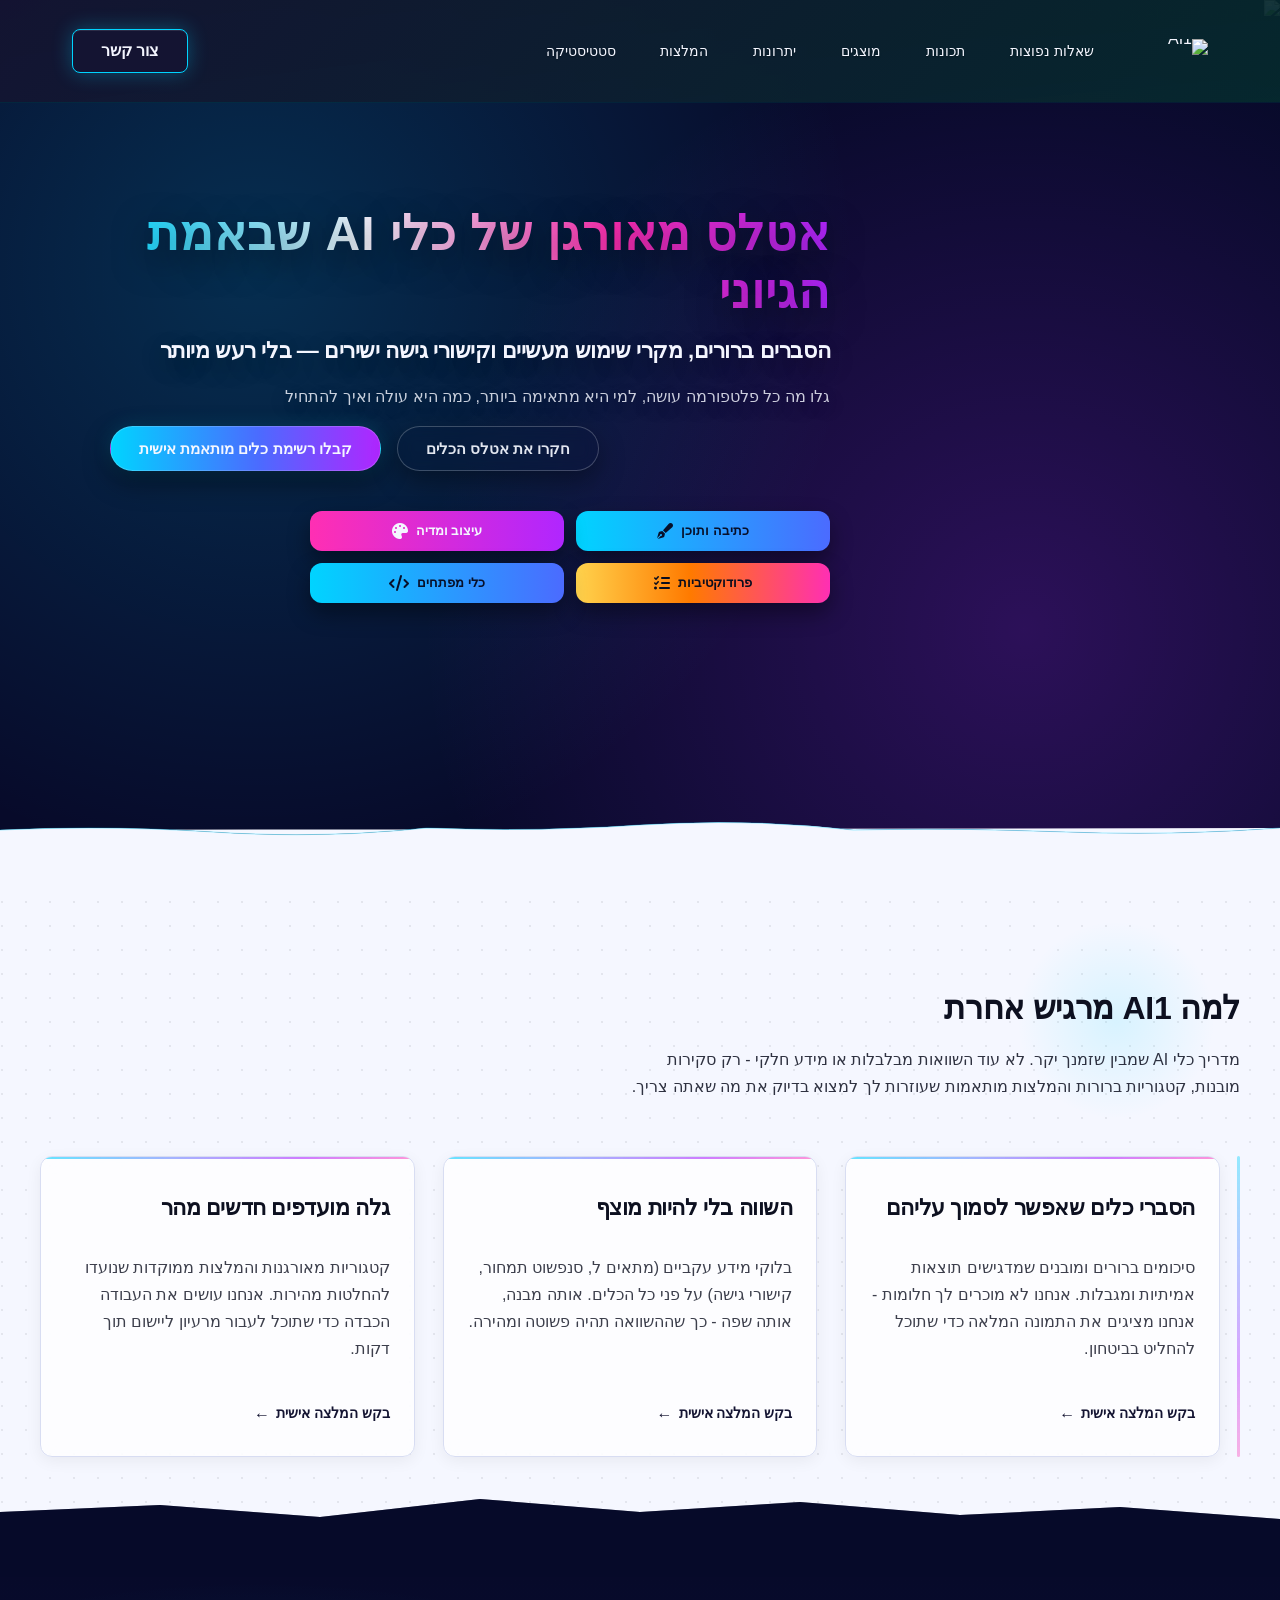
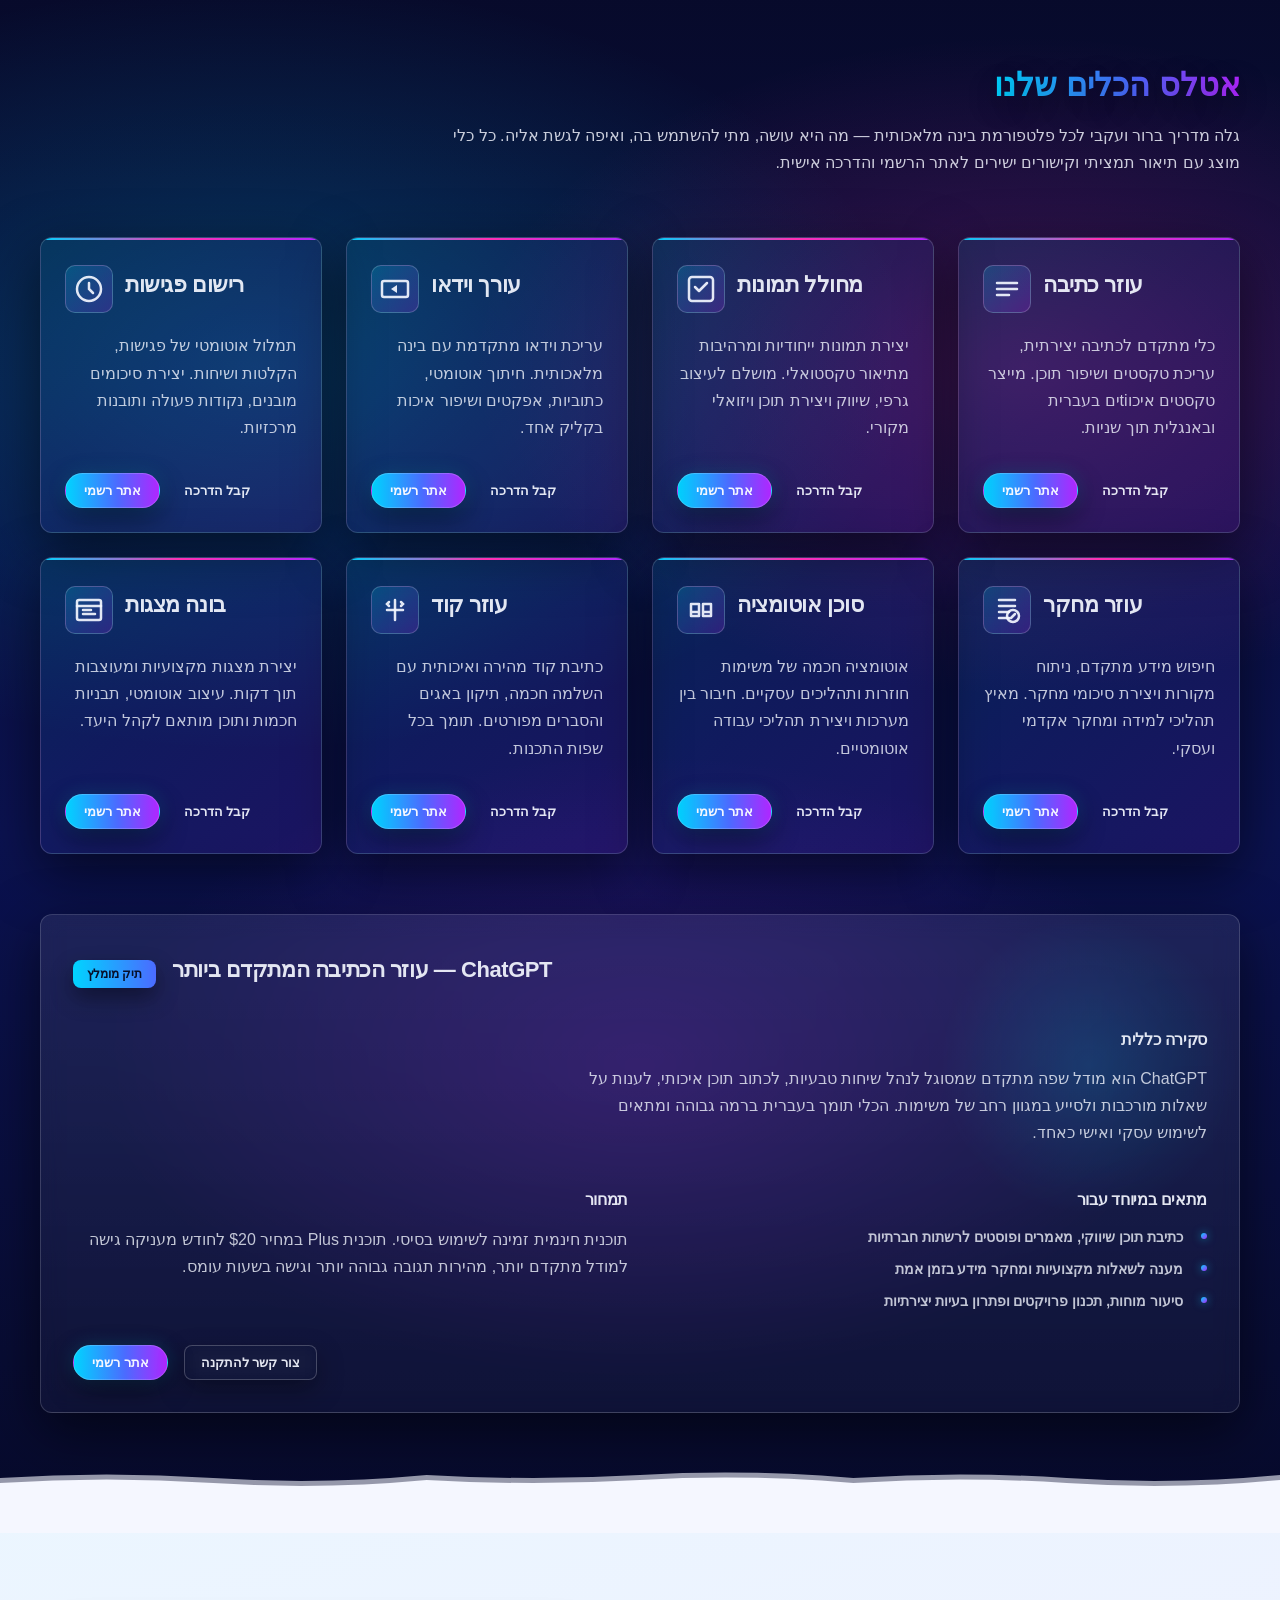
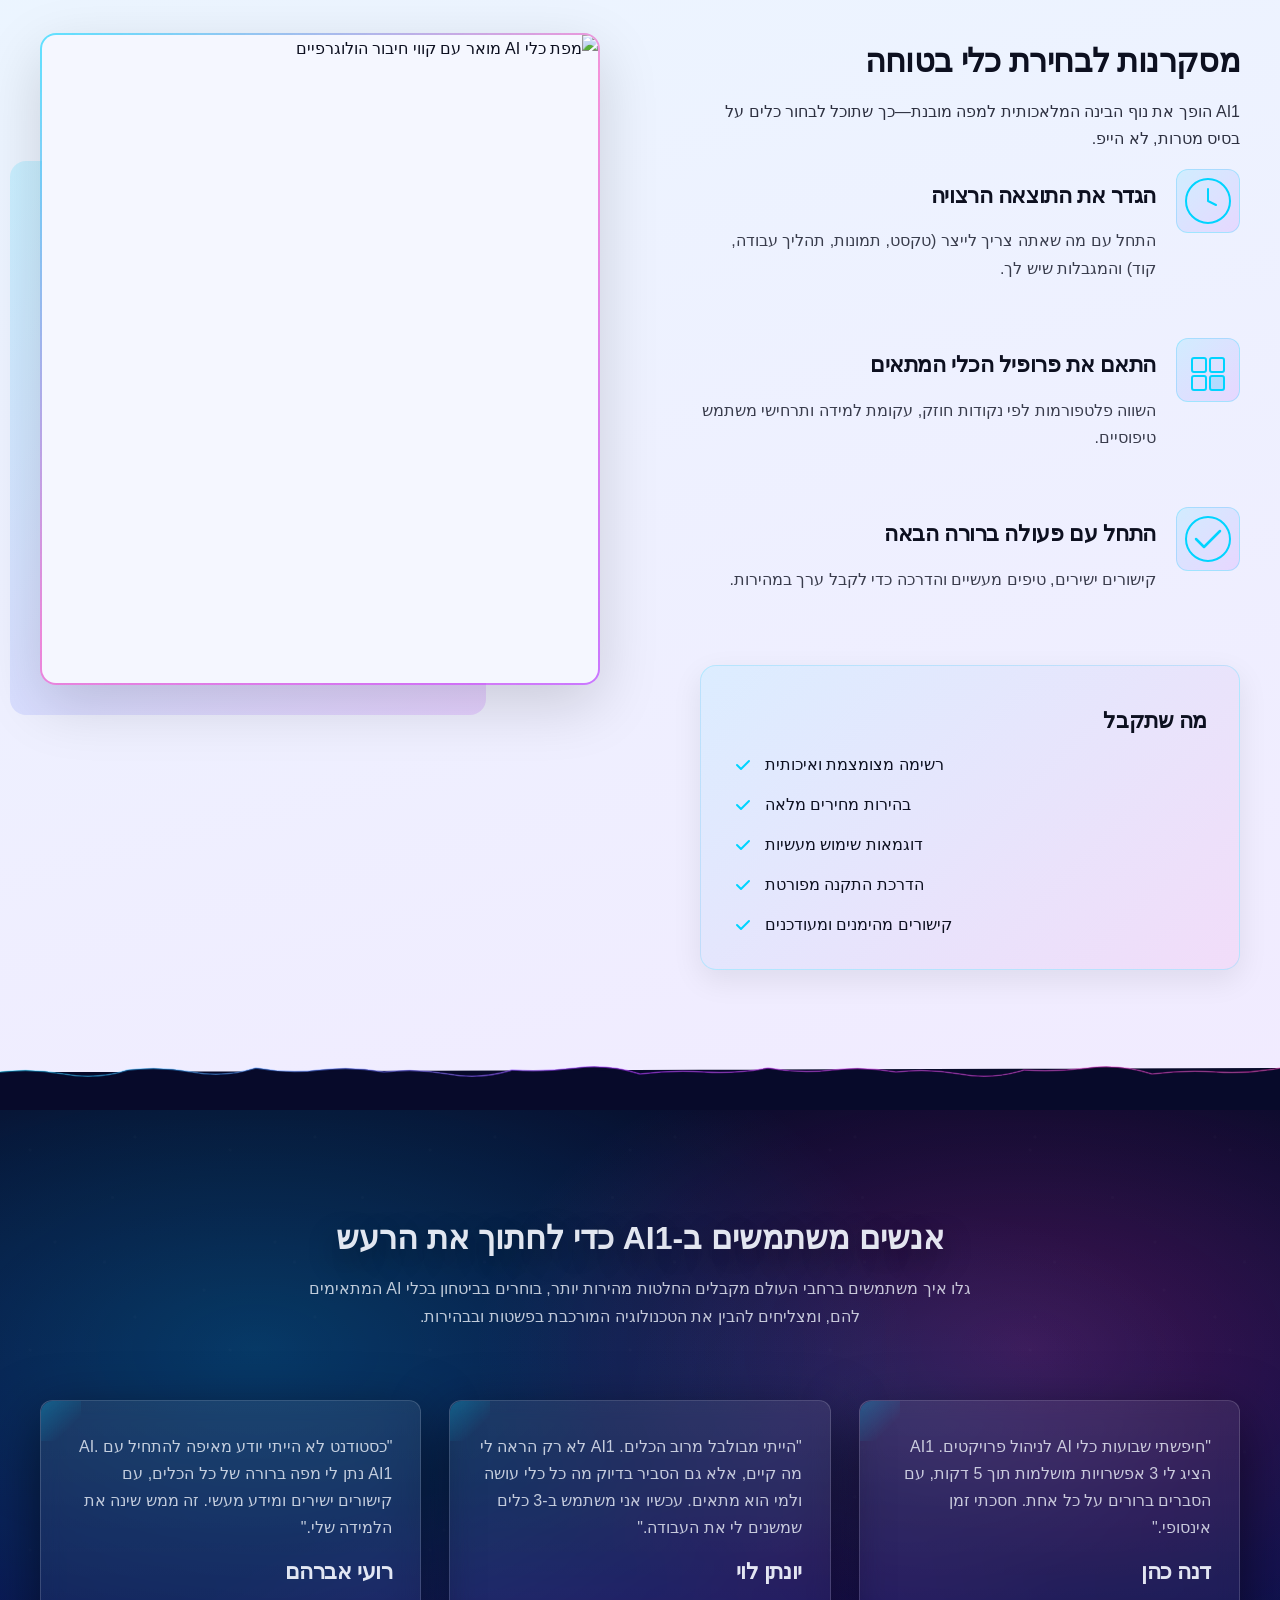
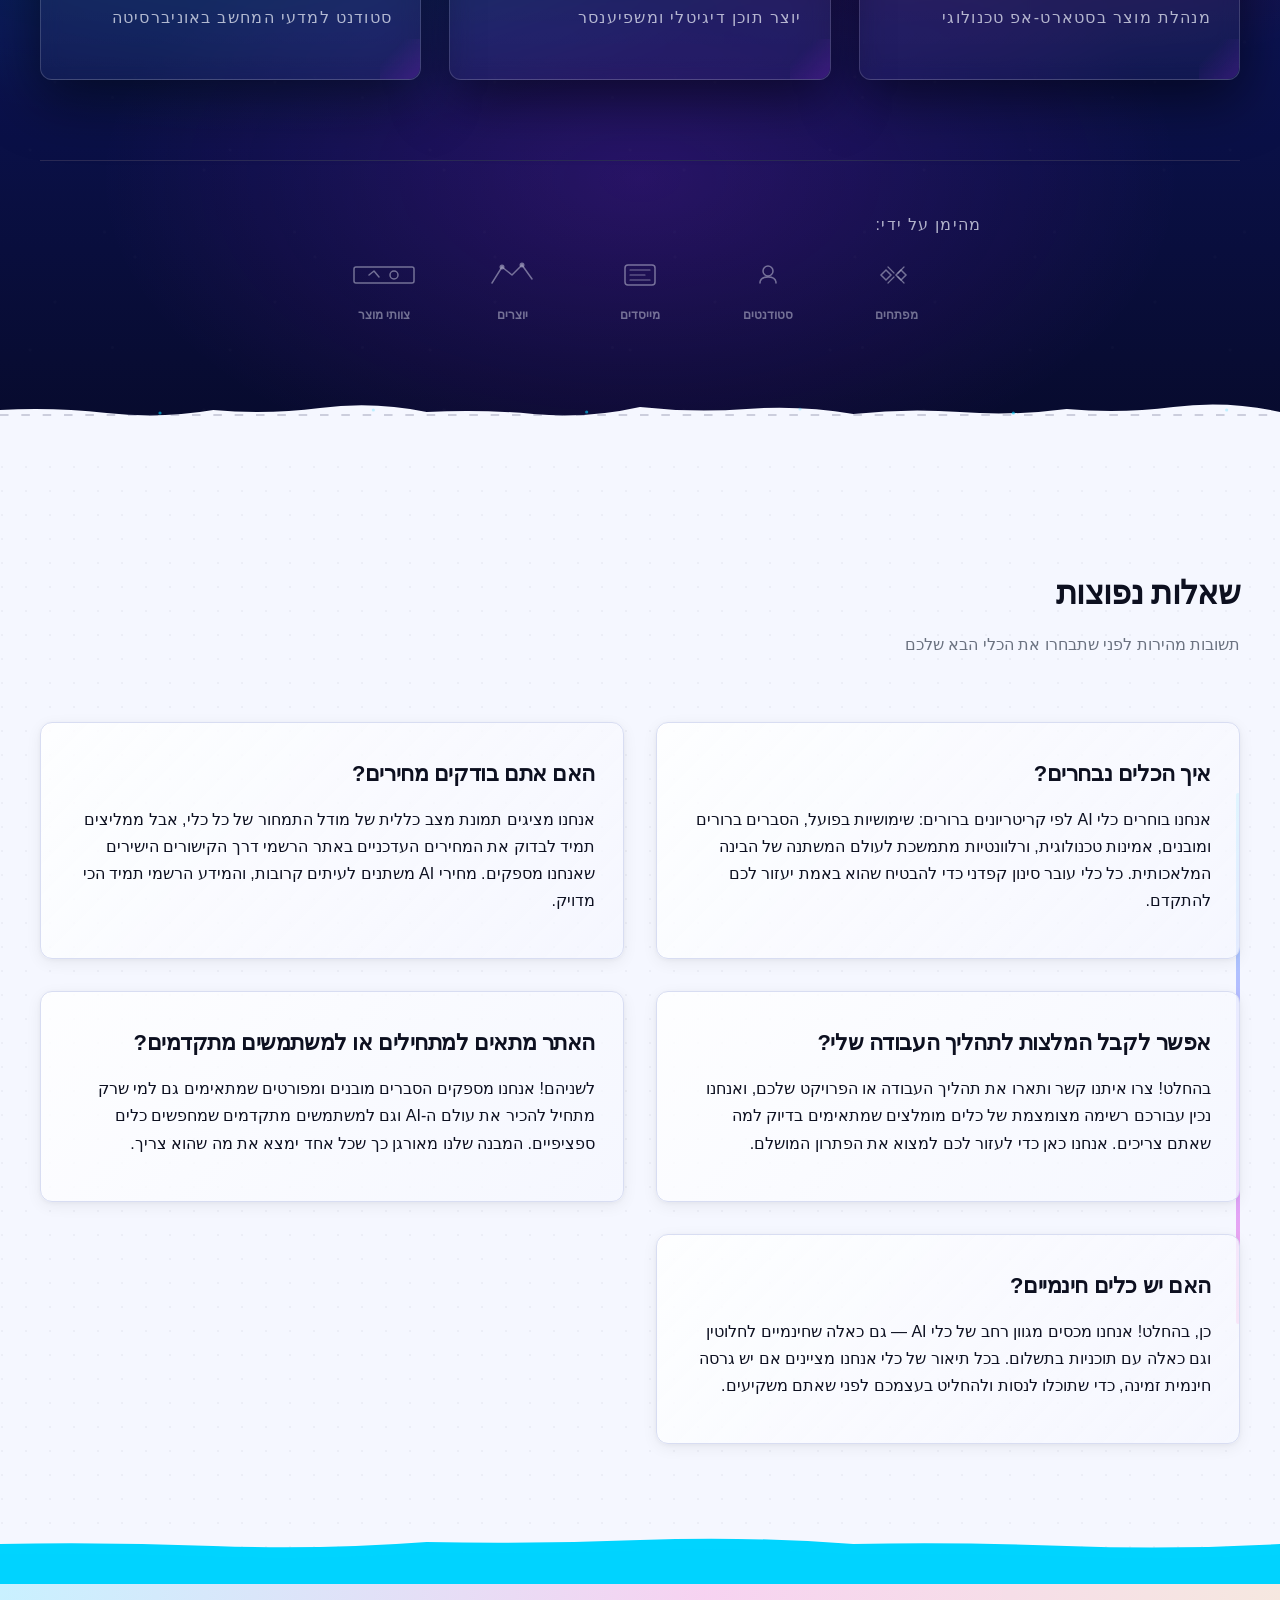
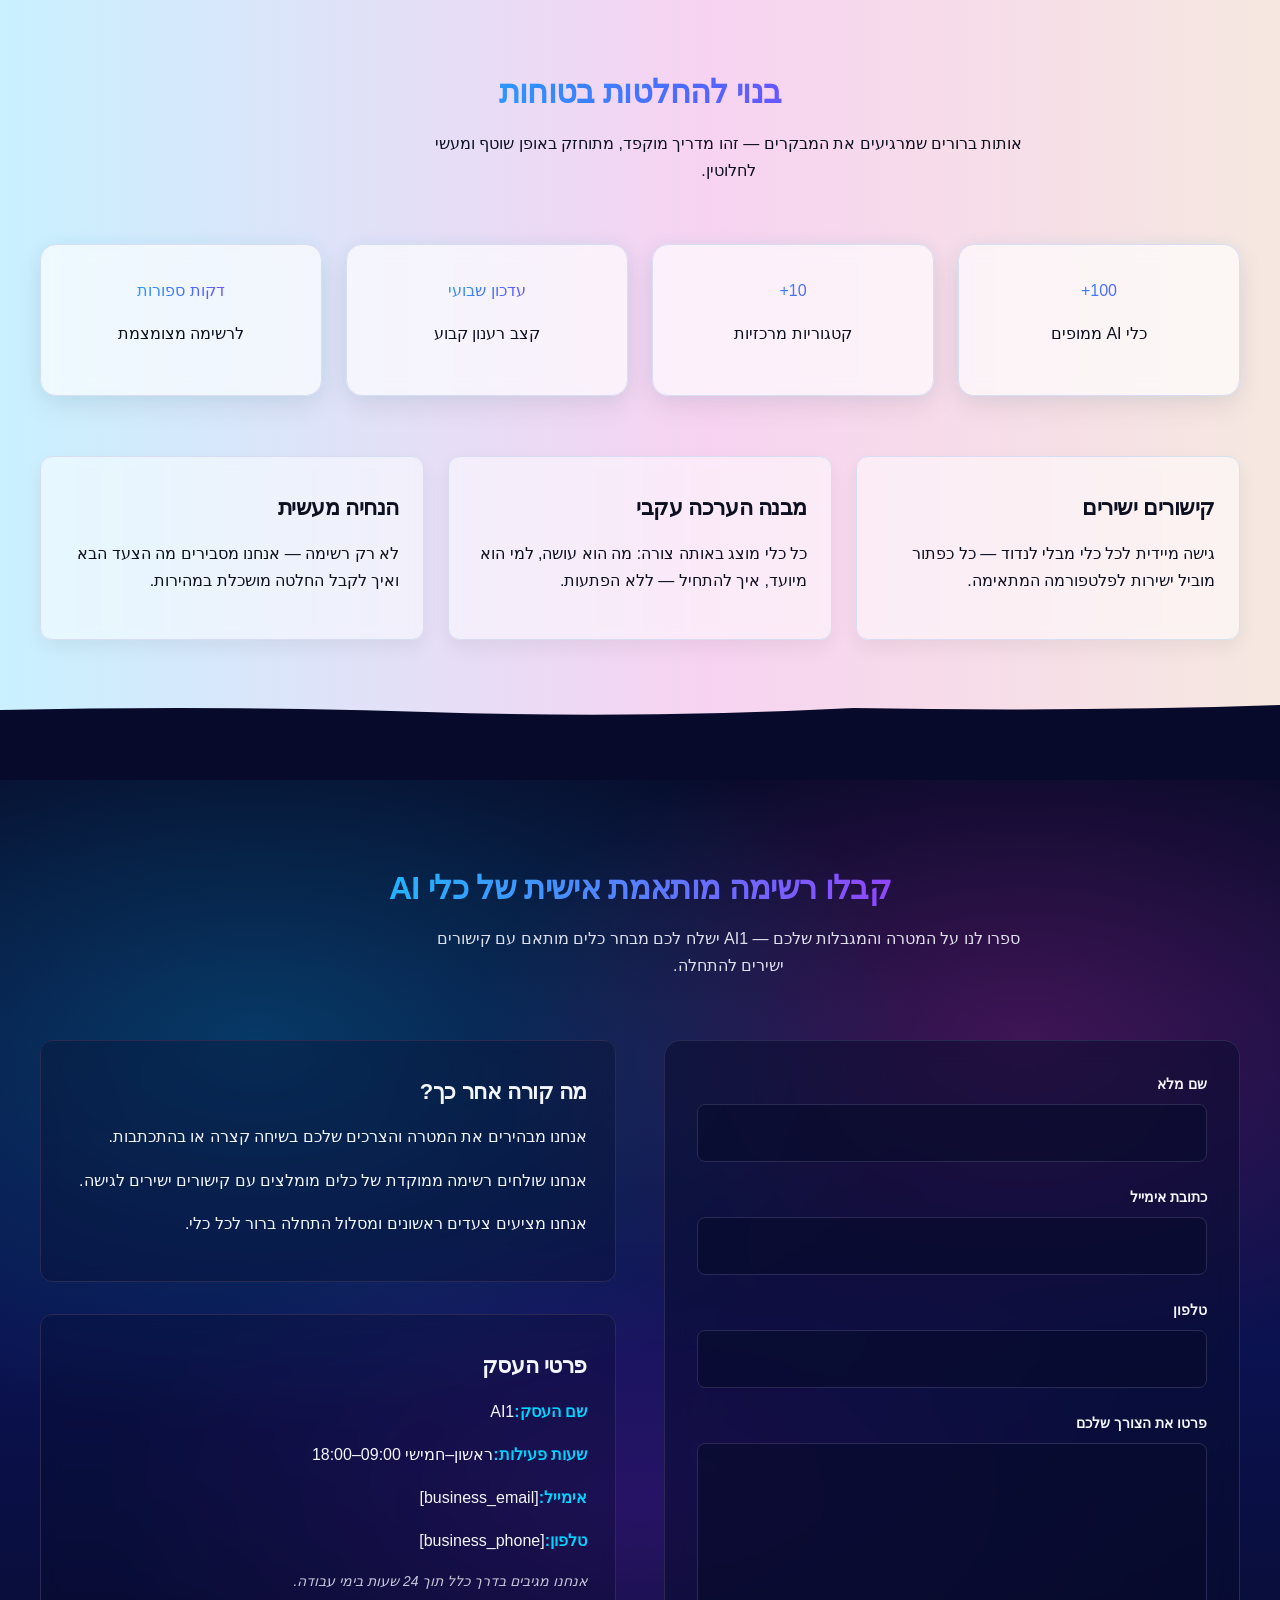
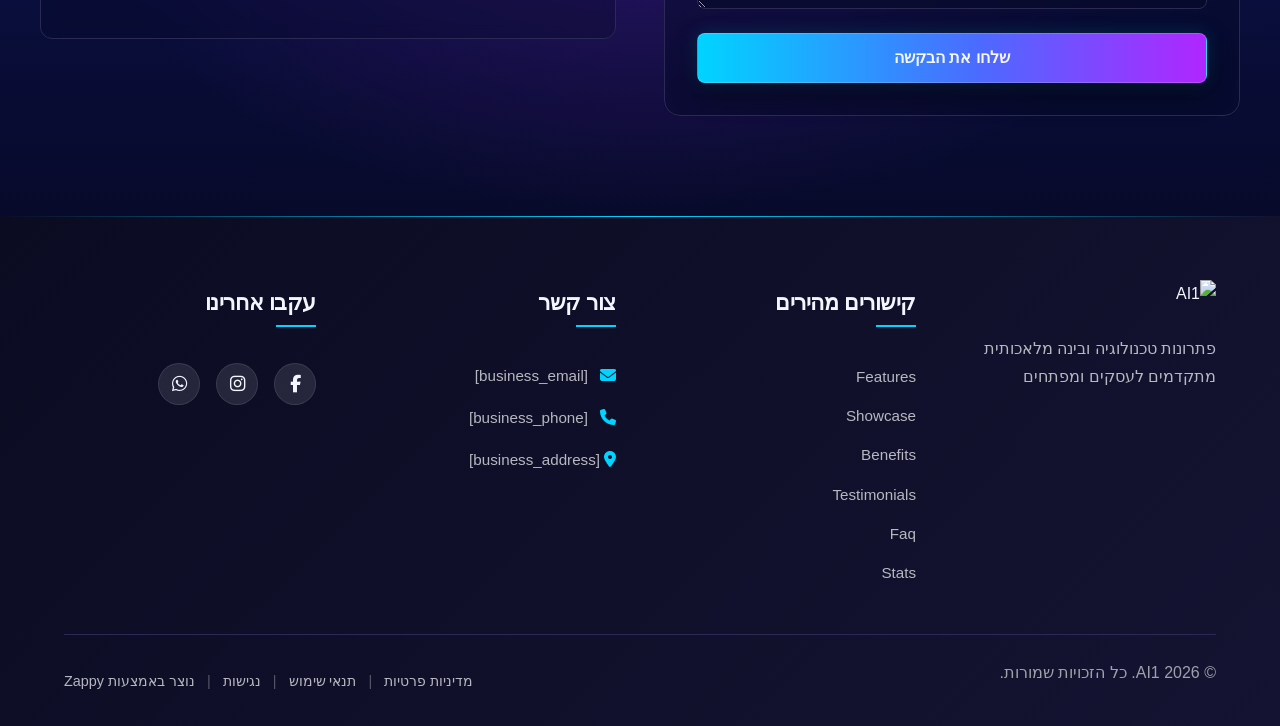
==== commit c3506bc7: "Background sync: Progressive GitHub Sync" ====
--- a/public/index.html
+++ b/public/index.html
@@ -1 +1 @@
-<!doctype html><html dir="rtl" lang="he"><head><meta charset="UTF-8"><meta content="width=device-width,initial-scale=1" name="viewport"><meta content="index, follow" name="robots"><title>גלו את מדריך כלי הבינה המלאכותית המקיף ביותר — AI1</title><meta content="AI1 מציע מדריך אינטראקטיבי לכלי בינה מלאכותית עם הסברים מפורטים, קישורים ישירים ועיצוב צבעוני. למדו על rode nt1 ai1, rode ai1 drivers ועוד כלים חדשניים!" name="description"><meta content="rode nt1 ai1, rode ai1 drivers, מדריך כלי AI, בינה מלאכותית, nt1 & ai 1 complete studio kit" name="keywords"><link href="/assets/favicon.ico" rel="icon" type="image/x-icon"><link href="/assets/favicon-16x16.png" rel="icon" type="image/png" sizes="16x16"><link href="/assets/favicon-32x32.png" rel="icon" type="image/png" sizes="32x32"><link href="/assets/favicon-48x48.png" rel="icon" type="image/png" sizes="48x48"><link href="/assets/favicon-192x192.png" rel="icon" type="image/png" sizes="192x192"><link href="/assets/favicon-512x512.png" rel="icon" type="image/png" sizes="512x512"><link href="/assets/apple-touch-icon.png" rel="apple-touch-icon"><script>!function(){"use strict";var t="22a1cafb-0ea0-44b3-805c-df2e682d674d",e="https://api.zappy5.com/api/analytics/track",a=18e5,n=2592e6,o=!0,i=!0,r=!0;var s=function(){var e="zappy_visitor_"+t,a=null;try{if(a=localStorage.getItem(e)){var o=JSON.parse(a),i=Date.now();if(i-o.created<n)return o.lastSeen=i,localStorage.setItem(e,JSON.stringify(o)),o.id}}catch(t){console.warn("Zappy Analytics: LocalStorage not available")}var r="zv_"+Date.now()+"_"+Math.random().toString(36).substr(2,9);try{localStorage.setItem(e,JSON.stringify({id:r,created:Date.now(),lastSeen:Date.now()}))}catch(t){}return r}(),c=function(){var e="zappy_session_"+t,n=null;try{if(n=sessionStorage.getItem(e)){var o=JSON.parse(n),i=Date.now();if(i-o.timestamp<a)return o.timestamp=i,sessionStorage.setItem(e,JSON.stringify(o)),o.id}}catch(t){console.warn("Zappy Analytics: SessionStorage not available")}var r="zs_"+Date.now()+"_"+Math.random().toString(36).substr(2,9);try{sessionStorage.setItem(e,JSON.stringify({id:r,timestamp:Date.now()}))}catch(t){}return r}();function l(a,n){n=n||{};var o={website_id:t,event_type:a,page_path:window.location.pathname,referrer:document.referrer||"direct",visitor_id:s,session_id:c,metadata:n};if(navigator.sendBeacon){var i=new Blob([JSON.stringify(o)],{type:"application/json"});navigator.sendBeacon(e,i)}else fetch(e,{method:"POST",headers:{"Content-Type":"application/json"},body:JSON.stringify(o),keepalive:!0}).catch(function(t){console.warn("Zappy Analytics: Failed to track event",t)})}o&&l("pageview",{title:document.title,url:window.location.href}),i&&document.addEventListener("click",function(t){var e=t.target;if("BUTTON"===e.tagName||e.closest("button")){var a="BUTTON"===e.tagName?e:e.closest("button");l("click",{element:"button",text:a.textContent.trim().substring(0,100),id:a.id||null,class:a.className||null})}else if("A"===e.tagName||e.closest("a")){var n="A"===e.tagName?e:e.closest("a");l("navigation",{element:"link",text:n.textContent.trim().substring(0,100),href:n.href,external:n.hostname!==window.location.hostname})}},!0),r&&document.addEventListener("submit",function(t){var e=t.target;l("form_submit",{form_id:e.id||null,form_name:e.name||null,form_action:e.action||null,form_method:e.method||"GET"})},!0);var d=Date.now();window.addEventListener("beforeunload",function(){l("page_unload",{time_on_page:Math.floor((Date.now()-d)/1e3),page_path:window.location.pathname})}),window.zappyAnalytics={track:l,getVisitorId:function(){return s},getSessionId:function(){return c}}}()</script><meta content="גלו את מדריך כלי הבינה המלאכותית המקיף ביותר — AI1" property="og:title"><meta content="AI1 מציע מדריך אינטראקטיבי לכלי בינה מלאכותית עם הסברים מפורטים, קישורים ישירים ועיצוב צבעוני. למדו על rode nt1 ai1, rode ai1 drivers ועוד כלים חדשניים!" property="og:description"><meta content="website" property="og:type"><meta content="he_IL" property="og:locale"><meta content="summary_large_image" name="twitter:card"><meta content="גלו את מדריך כלי הבינה המלאכותית המקיף ביותר — AI1" name="twitter:title"><meta content="AI1 מציע מדריך אינטראקטיבי לכלי בינה מלאכותית עם הסברים מפורטים, קישורים ישירים ועיצוב צבעוני. למדו על rode nt1 ai1, rode ai1 drivers ועוד כלים חדשניים!" name="twitter:description"><link href="https://cdnjs.cloudflare.com/ajax/libs/font-awesome/6.4.0/css/all.min.css" rel="stylesheet"><link href="/assets/favicon.ico" rel="icon" type="image/x-icon"><link href="/assets/favicon-16x16.png" rel="icon" type="image/png" sizes="16x16"><link href="/assets/favicon-32x32.png" rel="icon" type="image/png" sizes="32x32"><link href="/assets/favicon-48x48.png" rel="icon" type="image/png" sizes="48x48"><link href="/assets/favicon-192x192.png" rel="icon" type="image/png" sizes="192x192"><link href="/assets/favicon-512x512.png" rel="icon" type="image/png" sizes="512x512"><link href="/assets/apple-touch-icon.png" rel="apple-touch-icon"><link href="https://cdn.jsdelivr.net/npm/vanilla-cookieconsent@3/dist/cookieconsent.css" rel="stylesheet"><script src="https://cdn.jsdelivr.net/npm/vanilla-cookieconsent@3/dist/cookieconsent.umd.js"></script><script src="https://cdn.jsdelivr.net/gh/mickidum/acc_toolbar/acctoolbar/acctoolbar.min.js"></script><link href="/styles.css" rel="stylesheet"><style id="zappy-dropdown-submenu-styles">#navMenu li:has(.sub-menu),.nav-menu li:has(.sub-menu),.navbar li:has(.sub-menu),nav li:has(.sub-menu){position:relative}#navMenu .sub-menu,.nav-menu .sub-menu,.navbar .sub-menu,nav .sub-menu{display:block!important;position:absolute!important;top:100%;left:0;min-width:220px;background:#fff;border-radius:8px;box-shadow:0 8px 25px rgba(0,0,0,.15);padding:8px 0;opacity:0;visibility:hidden;transform:translateY(10px);transition:all .3s ease;z-index:1000;list-style:none;pointer-events:none}#navMenu li:hover>.sub-menu,.nav-menu li:hover>.sub-menu,.navbar li:hover>.sub-menu,nav li:hover>.sub-menu{opacity:1!important;visibility:visible!important;transform:translateY(0)!important;pointer-events:auto!important}.sub-menu li{list-style:none;margin:0;padding:0}.sub-menu a{display:block!important;padding:10px 16px!important;color:var(--text-dark,#333)!important;font-weight:500;text-decoration:none;white-space:nowrap;transition:background-color .2s}.sub-menu a:hover{background-color:#f5f5f5}[dir=rtl] .nav-menu .sub-menu,[dir=rtl] .navbar .sub-menu,[dir=rtl] nav .sub-menu,html[lang=ar] .nav-menu .sub-menu,html[lang=ar] .navbar .sub-menu,html[lang=ar] nav .sub-menu,html[lang=he] .nav-menu .sub-menu,html[lang=he] .navbar .sub-menu,html[lang=he] nav .sub-menu{left:auto!important;right:0!important}.sub-menu:empty,.sub-menu:not(:has(li)),.sub-menu:not(:has(li:not(.zappy-hidden-menu-item))){display:none!important;opacity:0!important;visibility:hidden!important;pointer-events:none!important}li:has(.menu-group-title):hover>.sub-menu{opacity:1!important;visibility:visible!important;transform:translateY(0)!important;pointer-events:auto!important}#navMenu>li>.menu-group-title,.nav-menu>li>.menu-group-title{display:inline-block;padding:.5rem 1rem;cursor:default;user-select:none}@media (max-width:768px){#navMenu .sub-menu,.nav-menu .sub-menu,.navbar .sub-menu,nav .sub-menu{position:static!important;transform:none!important;box-shadow:none!important;background:0 0!important;max-height:0;overflow:hidden;opacity:0;visibility:hidden;transition:max-height .3s ease,opacity .3s ease;padding:0!important;border-radius:0!important}.sub-menu.mobile-expanded{max-height:500px!important;opacity:1!important;visibility:visible!important;padding:8px 0 8px 16px!important}[dir=rtl] .sub-menu.mobile-expanded,html[lang=he] .sub-menu.mobile-expanded{padding:8px 16px 8px 0!important}#navMenu li:hover>.sub-menu,.nav-menu li:hover>.sub-menu,.navbar li:hover>.sub-menu,nav li:hover>.sub-menu{opacity:0;visibility:hidden;pointer-events:none}#navMenu li>.sub-menu.mobile-expanded,.nav-menu li>.sub-menu.mobile-expanded,.navbar li>.sub-menu.mobile-expanded,nav li>.sub-menu.mobile-expanded{opacity:1!important;visibility:visible!important;pointer-events:auto!important}#navMenu li:has(.sub-menu),.nav-menu li:has(.sub-menu),.navbar li:has(.sub-menu),nav li:has(.sub-menu){display:flex!important;flex-wrap:wrap!important;align-items:center!important;position:relative!important;min-height:44px!important}#navMenu li:has(.sub-menu)>a,.nav-menu li:has(.sub-menu)>a,.navbar li:has(.sub-menu)>a,nav li:has(.sub-menu)>a{flex:1!important;min-width:0!important}#navMenu li:has(.sub-menu)>.menu-group-title,.nav-menu li:has(.sub-menu)>.menu-group-title,.navbar li:has(.sub-menu)>.menu-group-title,nav li:has(.sub-menu)>.menu-group-title{flex:1!important;min-width:0!important;padding:0!important;line-height:inherit!important}#navMenu li:has(.sub-menu)>.sub-menu,.nav-menu li:has(.sub-menu)>.sub-menu,.navbar li:has(.sub-menu)>.sub-menu,nav li:has(.sub-menu)>.sub-menu{flex-basis:100%!important;width:100%!important}#navMenu li:has(.sub-menu)>a [class*=arrow],#navMenu li:has(.sub-menu)>a [class*=chevron],.nav-menu li:has(.sub-menu)>a .fa-angle-down,.nav-menu li:has(.sub-menu)>a .fa-chevron-down,.nav-menu li:has(.sub-menu)>a [class*=arrow],.nav-menu li:has(.sub-menu)>a [class*=chevron],nav li:has(.sub-menu)>a [class*=arrow],nav li:has(.sub-menu)>a [class*=chevron]{display:none!important;visibility:hidden!important}.mobile-submenu-toggle{display:flex!important;align-items:center!important;justify-content:center!important;width:44px!important;height:auto!important;background:0 0!important;border:none!important;cursor:pointer!important;color:var(--text-dark)!important;position:static!important;flex-shrink:0!important;align-self:stretch!important;z-index:2!important;padding:0!important;margin:0!important}.mobile-submenu-toggle::after{content:''!important;width:0!important;height:0!important;border-left:6px solid transparent!important;border-right:6px solid transparent!important;border-top:7px solid currentColor!important;transition:transform .3s ease!important}.mobile-submenu-toggle.expanded::after{transform:rotate(180deg)!important}.sub-menu a{padding:10px 0!important;display:block!important;color:var(--text-dark)!important}.navbar .sub-menu li a,.zappy-products-dropdown .sub-menu a,nav.navbar .sub-menu li a{color:var(--text-dark)!important}}@media (min-width:769px){.mobile-submenu-toggle{display:none!important}}</style><style id="mobile-lang-menu-deployed-css">@media (max-width:768px){.lang-switcher,.nav-container .lang-switcher,.nav-cta-container .lang-switcher,.nav-ecommerce-icons .lang-switcher,.nav-icons-left .lang-switcher,.navbar .lang-switcher,.navbar .nav-cta-container .lang-switcher{display:none!important}.mobile-lang-menu{width:100%;border-top:1px solid rgba(128,128,128,.2);padding:8px 0 0 0;margin-top:8px}.mobile-lang-toggle{display:flex!important;align-items:center;justify-content:space-between;width:100%;padding:12px 16px;background:0 0;border:none;cursor:pointer;font-size:15px;color:inherit;font-family:inherit}.mobile-lang-toggle::after{content:'';display:inline-block;width:8px;height:8px;border-right:2px solid currentColor;border-bottom:2px solid currentColor;transform:rotate(45deg);transition:transform .3s ease;margin-left:8px}.mobile-lang-toggle.expanded::after{transform:rotate(-135deg)}.mobile-lang-options{max-height:0;overflow:hidden;transition:max-height .3s ease}.mobile-lang-options.expanded{max-height:300px}.mobile-lang-option{display:flex!important;align-items:center;gap:10px;padding:10px 24px;text-decoration:none;color:inherit;font-size:14px;font-family:inherit}.mobile-lang-option:hover{background:rgba(128,128,128,.1)}.mobile-lang-option.active{font-weight:600;opacity:.7;pointer-events:none}.mobile-lang-option img{width:20px;height:20px;border-radius:50%}}@media (min-width:769px){.mobile-lang-menu{display:none!important}}</style><style id="zappy-widget-visibility">#mic-access-tool-box,#mic-access-tool-general-button,#mic-init-access-tool #mic-access-tool-box,#mic-init-access-tool #mic-access-tool-general-button,#mic-init-access-tool .mic-access-tool-general-button,._access-icon,._access-menu,.mic-access-tool-box,.mic-access-tool-general-button,div[id*=mic-access-tool-box]{display:none!important;visibility:hidden!important;opacity:0!important;pointer-events:none!important}</style></head><body><nav class="navbar" dir="rtl"><button class="mobile-toggle" aria-label="Menu" id="mobileToggle"><svg viewbox="0 0 24 24" fill="none" height="24" width="24" class="hamburger-icon"><path d="M3 12h18M3 6h18M3 18h18" stroke="currentColor" stroke-width="2" stroke-linecap="round"></path></svg><svg viewbox="0 0 24 24" fill="none" height="24" width="24" class="close-icon" style="display:none"><path d="M18 6L6 18M6 6l12 12" stroke="currentColor" stroke-width="2" stroke-linecap="round"></path></svg></button><button class="phone-header-btn" aria-label="Call" data-phone="[business_phone]"><svg viewbox="0 0 24 24" fill="currentColor" height="20" width="20"><path d="M22 16.92v3a2 2 0 0 1-2.18 2 19.79 19.79 0 0 1-8.63-3.07 19.5 19.5 0 0 1-6-6 19.79 19.79 0 0 1-3.07-8.67A2 2 0 0 1 4.11 2h3a2 2 0 0 1 2 1.72 12.84 12.84 0 0 0 .7 2.81 2 2 0 0 1-.45 2.11L8.09 9.91a16 16 0 0 0 6 6l1.27-1.27a2 2 0 0 1 2.11-.45 12.84 12.84 0 0 0 2.81.7A2 2 0 0 1 22 16.92z"></path></svg></button><div class="nav-container"><div class="nav-right-group"><div class="nav-brand"><a href="/" class="logo-link"><img alt="AI1" class="logo" src="/assets/ai1-logo.webp"></a></div><ul class="nav-menu" id="navMenu"><li><a href="#features">תכונות</a></li><li><a href="#showcase">מוצגים</a></li><li><a href="#benefits">יתרונות</a></li><li><a href="#testimonials">המלצות</a></li><li><a href="#faq">שאלות נפוצות</a></li><li><a href="#stats">סטטיסטיקה</a></li></ul></div><div class="nav-cta-container"><a href="#cta" class="nav-cta-btn">צור קשר</a></div></div></nav><script>window.addEventListener("load",function(){const e=document.querySelector(".navbar, nav, header");if(!e)return void console.log("[Navbar] Navbar element not found");let t=document.getElementById("mobileToggle")||document.querySelector(".mobile-toggle")||document.querySelector(".hamburger")||document.querySelector(".hamburger-menu")||document.querySelector(".menu-toggle")||document.querySelector(".burger-menu")||document.querySelector('[aria-label="Menu"]')||document.querySelector('[aria-label="תפריט"]');const o=document.querySelector(".phone-header-btn"),n=window.getComputedStyle(e);let r=n.backgroundColor;if(console.log("[Navbar] Initial navbar background:",r),"transparent"===r||"rgba(0, 0, 0, 0)"===r||r.startsWith("rgba")&&r.includes(", 0)")){const e=n.backgroundImage;if(e&&"none"!==e)console.log("[Navbar] Navbar has background image/gradient, using dark text"),r="rgb(240, 240, 240)";else{const e=window.getComputedStyle(document.body).backgroundColor;console.log("[Navbar] Navbar transparent, using body background:",e),r=e}}const i=r.match(/\d+/g);if(i&&i.length>=3){const e=(.299*parseInt(i[0])+.587*parseInt(i[1])+.114*parseInt(i[2]))/255;console.log("[Navbar] Mobile button colors preserved from Claude CSS (luminance:",e.toFixed(2)+")");const n=document.createElement("style");n.id="zappy-mobile-nav-fix";document.documentElement.lang;document.documentElement.dir,n.textContent='\n        /* Hide mobile buttons on desktop, show only on mobile */\n        @media (min-width: 769px) {\n          .mobile-toggle,\n          .phone-header-btn {\n            display: none !important;\n          }\n        }\n        \n        /* Show and position mobile buttons correctly on mobile */\n        @media (max-width: 768px) {\n          .mobile-toggle,\n          .phone-header-btn {\n            position: absolute !important;\n            top: 50% !important;\n            transform: translateY(-50%) !important;\n            z-index: 1001 !important;\n            display: flex !important;\n            align-items: center !important;\n            justify-content: center !important;\n            width: 36px !important;\n            height: 36px !important;\n            border-radius: 50% !important;\n            border: none !important;\n            cursor: pointer !important;\n            padding: 6px !important;\n            background: none !important;\n            color: var(--nav-text, var(--text-dark)) !important;\n          }\n          \n          /* LTR positioning (default): hamburger LEFT, phone RIGHT */\n          html:not([dir="rtl"]):not([lang="he"]):not([lang="ar"]) .mobile-toggle,\n          html[dir="ltr"] .mobile-toggle {\n            left: 12px !important;\n            right: auto !important;\n          }\n          html:not([dir="rtl"]):not([lang="he"]):not([lang="ar"]) .phone-header-btn,\n          html[dir="ltr"] .phone-header-btn {\n            right: 12px !important;\n            left: auto !important;\n          }\n          \n          /* RTL positioning: hamburger RIGHT, phone LEFT */\n          html[dir="rtl"] .mobile-toggle,\n          html[lang="he"] .mobile-toggle,\n          html[lang="ar"] .mobile-toggle {\n            right: 12px !important;\n            left: auto !important;\n          }\n          html[dir="rtl"] .phone-header-btn,\n          html[lang="he"] .phone-header-btn,\n          html[lang="ar"] .phone-header-btn {\n            left: 12px !important;\n            right: auto !important;\n          }\n          \n          /* CRITICAL: Ensure nav-container has min-height on mobile */\n          /* All children are positioned absolutely/fixed on mobile, so height:auto collapses to 0 */\n          .nav-container {\n            min-height: 70px !important;\n            position: relative !important;\n          }\n          \n          /* Ensure SVG icons are properly sized and inherit color */\n          .mobile-toggle svg,\n          .phone-header-btn svg {\n            width: 24px !important;\n            height: 24px !important;\n            /* Don\'t force display - let JavaScript control hamburger/close toggle */\n          }\n          \n          /* Reset nav-cta-container on mobile - remove desktop box-shadow/padding */\n          /* that creates a visible ghost box when CTA button is hidden */\n          .nav-cta-container {\n            box-shadow: none !important;\n            padding: 0 !important;\n          }\n          \n          /* Hide nav-cta-container entirely on mobile when there\'s no lang-switcher */\n          /* (only the CTA button is inside, and it\'s hidden on mobile) */\n          .nav-cta-container:not(:has(.lang-switcher)) {\n            display: none !important;\n          }\n          \n          /* CRITICAL: Prevent hero image fade gradient from bleeding over headline text */\n          /* The .image-fade-gradient has bottom: -30px (extends below parent) */\n          /* On mobile stacked layout, this overlaps the h1 text below the image */\n          .hero-image-column {\n            overflow: hidden !important;\n          }\n          .image-fade-gradient {\n            bottom: 0 !important;\n          }\n          \n          /* Hide desktop language switcher on mobile - hamburger menu handles it */\n          /* High specificity to override stored CSS */\n          .lang-switcher,\n          .nav-cta-container .lang-switcher,\n          .nav-container .lang-switcher,\n          .navbar .lang-switcher,\n          .navbar .nav-cta-container .lang-switcher {\n            display: none !important;\n          }\n        }\n      ';const r=document.getElementById("zappy-mobile-nav-fix");r&&r.remove(),document.head.appendChild(n),console.log("[Navbar] Critical CSS injected for mobile nav positioning");const l=window.innerWidth<=768;if(t){const e=t.querySelector(".hamburger-icon"),o=t.querySelector(".close-icon");e&&(e.style.setProperty("width","24px","important"),e.style.setProperty("height","24px","important"),e.style.setProperty("display","block","important")),o&&(o.style.setProperty("width","24px","important"),o.style.setProperty("height","24px","important"),o.style.setProperty("display","none","important")),l?(t.style.setProperty("position","absolute","important"),t.style.setProperty("top","50%","important"),t.style.setProperty("transform","translateY(-50%)","important"),t.style.setProperty("z-index","1001","important"),t.style.removeProperty("left"),t.style.removeProperty("right"),console.log("[Navbar] Mobile toggle positioning applied (mobile viewport)")):(t.style.removeProperty("position"),t.style.removeProperty("top"),t.style.removeProperty("transform"),t.style.removeProperty("z-index"),t.style.removeProperty("left"),t.style.removeProperty("right"),console.log("[Navbar] Desktop viewport - cleared mobile toggle inline positioning"))}if(o){const e=o.querySelector("svg");e&&(e.style.width="24px",e.style.height="24px",e.setAttribute("width","24"),e.setAttribute("height","24")),l?(o.style.setProperty("position","absolute","important"),o.style.setProperty("top","50%","important"),o.style.setProperty("transform","translateY(-50%)","important"),o.style.setProperty("z-index","1001","important"),o.style.removeProperty("left"),o.style.removeProperty("right"),console.log("[Navbar] Phone button positioning applied (mobile viewport)")):(o.style.removeProperty("position"),o.style.removeProperty("top"),o.style.removeProperty("transform"),o.style.removeProperty("z-index"),o.style.removeProperty("left"),o.style.removeProperty("right"),console.log("[Navbar] Desktop viewport - cleared phone button inline positioning"))}}else console.log("[Navbar] Could not parse background color:",r);t=document.getElementById("mobileToggle")||document.querySelector(".mobile-toggle")||document.querySelector(".hamburger")||document.querySelector(".hamburger-menu")||document.querySelector(".menu-toggle")||document.querySelector(".burger-menu")||document.querySelector('[aria-label="Menu"]')||document.querySelector('[aria-label="תפריט"]');const l=document.getElementById("navMenu")||document.querySelector(".nav-menu")||document.querySelector(".nav-links")||document.querySelector("nav ul:not(.submenu)");if(!t||!l)return void console.log("[Navbar] Mobile toggle or menu not found:",{toggle:!!t,menu:!!l});l.id||(l.id="navMenu"),console.log("[Navbar] Initializing mobile menu...");const a=t.cloneNode(!0);t.parentNode.replaceChild(a,t),a.addEventListener("click",function(e){e.preventDefault(),e.stopPropagation();const t=this.querySelector(".hamburger-icon"),o=this.querySelector(".close-icon");l.classList.contains("active")?(l.classList.remove("active"),t&&t.style.setProperty("display","block","important"),o&&o.style.setProperty("display","none","important"),document.body.style.overflow="",console.log("[Navbar] Menu closed")):(l.classList.add("active"),t&&t.style.setProperty("display","none","important"),o&&o.style.setProperty("display","block","important"),document.body.style.overflow="hidden",console.log("[Navbar] Menu opened"))}),l.querySelectorAll("a").forEach(function(e){e.addEventListener("click",function(){if("#"===this.getAttribute("href"))return;const e=a.querySelector(".hamburger-icon"),t=a.querySelector(".close-icon");l.classList.remove("active"),e&&e.style.setProperty("display","block","important"),t&&t.style.setProperty("display","none","important"),document.body.style.overflow="",console.log("[Navbar] Menu closed (link clicked)")})});var s=l.querySelectorAll(".dropdown-toggle");s.forEach(function(e){e.addEventListener("click",function(e){e.preventDefault(),e.stopPropagation();var t=this.closest(".nav-dropdown");t&&(t.parentNode.querySelectorAll(".nav-dropdown.open").forEach(function(e){e!==t&&e.classList.remove("open")}),t.classList.toggle("open"),console.log("[Navbar] Dropdown toggled:",t.classList.contains("open")?"open":"closed"))})}),document.addEventListener("click",function(e){e.target.closest(".nav-dropdown")||document.querySelectorAll(".nav-dropdown.open").forEach(function(e){e.classList.remove("open")})}),console.log("[Navbar] Dropdown handlers initialized for "+s.length+" dropdowns"),o&&o.addEventListener("click",function(){const e=document.querySelectorAll('a[href^="tel:"]'),t=e.length>0?e[0].getAttribute("href").replace("tel:",""):"[business_phone]";window.location.href="tel:"+t,console.log("[Navbar] Phone button clicked")}),console.log("[Navbar] Mobile menu initialized successfully");const p=function(){const e=document.querySelector(".whatsapp-float");e&&(window.innerWidth>=769?(e.style.setProperty("display","none","important"),e.style.setProperty("visibility","hidden","important"),e.style.setProperty("opacity","0","important"),e.style.setProperty("pointer-events","none","important"),console.log("[WhatsApp] Button hidden on desktop")):(e.style.removeProperty("display"),e.style.removeProperty("visibility"),e.style.removeProperty("opacity"),e.style.removeProperty("pointer-events"),console.log("[WhatsApp] Button visible on mobile")))};let c;p(),window.addEventListener("resize",function(){clearTimeout(c),c=setTimeout(p,100)})})</script><main><section class="index-hero-section" data-layout-spec="בית-hero" data-hero-type="fullscreen-scrim"><img alt="רקע אטלס כלי AI הולוגרפי" class="index-hero-bg" src="/assets/site-index-hero-bg.webp" data-context="Cinematic midnight indigo-to-deep teal gradient environment with subtle dot-grid and faint topographic contour lines, creating a holographic atlas-like background for an AI tools directory website. Abstract, futuristic, premium tech aesthetic with soft glows and depth." data-placeholder="index-hero-bg" height="1080" width="1920" data-hero-bg="true" data-preserve-bg="0"><div class="index-hero-scrim" aria-hidden="true"></div><div class="index-hero-overlay"><div class="index-hero-content"><h1 class="index-hero-title">אטלס מאורגן של כלי AI שבאמת הגיוני</h1><h3 class="index-hero-subtitle">הסברים ברורים, מקרי שימוש מעשיים וקישורי גישה ישירים — בלי רעש מיותר</h3><p class="index-hero-description">גלו מה כל פלטפורמה עושה, למי היא מתאימה ביותר, כמה היא עולה ואיך להתחיל</p><div class="index-hero-cta-row"><a href="#contact" class="index-hero-btn-primary">קבלו רשימת כלים מותאמת אישית</a><a href="#tool-atlas" class="index-hero-btn-secondary">חקרו את אטלס הכלים</a></div><div class="index-hero-chips-grid"><a href="#tool-atlas" class="index-hero-chip index-hero-chip-cyan"><i class="fas fa-pen-fancy" aria-hidden="true"></i><span>כתיבה ותוכן</span></a><a href="#tool-atlas" class="index-hero-chip index-hero-chip-purple"><i class="fas fa-palette" aria-hidden="true"></i><span>עיצוב ומדיה</span></a><a href="#tool-atlas" class="index-hero-chip index-hero-chip-gradient"><i class="fas fa-tasks" aria-hidden="true"></i><span>פרודוקטיביות</span></a><a href="#tool-atlas" class="index-hero-chip index-hero-chip-cyan"><i class="fas fa-code" aria-hidden="true"></i><span>כלי מפתחים</span></a></div></div></div><div class="index-hero-divider-wrapper"><svg viewbox="0 0 1200 100" xmlns="http://www.w3.org/2000/svg" aria-hidden="true" data-no-icon-edit="true" preserveaspectratio="none"><defs><linearGradient id="index-hero-divider-gradient" x1="0%" x2="0%" y1="0%" y2="100%"><stop offset="0%" style="stop-color:#070A2A;stop-"></stop><stop offset="100%" style="stop-color:#F5F7FF;stop-opacity:1"></stop></linearGradient></defs><path d="M0,100 L0,30 Q100,25 200,32 T400,28 Q500,32 600,25 T800,30 Q900,28 1000,32 T1200,28 L1200,100 Z" fill="var(--bg-light)"></path><path d="M0,30 Q100,25 200,32 T400,28 Q500,32 600,25 T800,30 Q900,28 1000,32 T1200,28" stroke="rgba(0,212,255,0.35)" stroke-width="1" fill="var(--bg-light)"></path></svg></div></section><section class="index-features-section" data-layout-spec="בית-features"><div class="index-features-section__container"><div class="index-features-section__intro"><h2 class="index-features-section__headline">למה AI1 מרגיש אחרת</h2><p class="index-features-section__intro-text">מדריך כלי AI שמבין שזמנך יקר. לא עוד השוואות מבלבלות או מידע חלקי - רק סקירות מובנות, קטגוריות ברורות והמלצות מותאמות שעוזרות לך למצוא בדיוק את מה שאתה צריך.</p></div><div class="index-features-section__grid-wrapper"><div class="index-features-section__gradient-stroke" aria-hidden="true"></div><div class="index-features-section__grid"><article class="index-features-section__card"><div class="index-features-section__card-gradient" aria-hidden="true"></div><h3 class="index-features-section__card-title">הסברי כלים שאפשר לסמוך עליהם</h3><p class="index-features-section__card-text">סיכומים ברורים ומובנים שמדגישים תוצאות אמיתיות ומגבלות. אנחנו לא מוכרים לך חלומות - אנחנו מציגים את התמונה המלאה כדי שתוכל להחליט בביטחון.</p><a href="#contact" class="index-features-section__card-link">בקש המלצה אישית<span aria-hidden="true">←</span></a></article><article class="index-features-section__card"><div class="index-features-section__card-gradient" aria-hidden="true"></div><h3 class="index-features-section__card-title">השווה בלי להיות מוצף</h3><p class="index-features-section__card-text">בלוקי מידע עקביים (מתאים ל, סנפשוט תמחור, קישורי גישה) על פני כל הכלים. אותה מבנה, אותה שפה - כך שההשוואה תהיה פשוטה ומהירה.</p><a href="#contact" class="index-features-section__card-link">בקש המלצה אישית<span aria-hidden="true">←</span></a></article><article class="index-features-section__card"><div class="index-features-section__card-gradient" aria-hidden="true"></div><h3 class="index-features-section__card-title">גלה מועדפים חדשים מהר</h3><p class="index-features-section__card-text">קטגוריות מאורגנות והמלצות ממוקדות שנועדו להחלטות מהירות. אנחנו עושים את העבודה הכבדה כדי שתוכל לעבור מרעיון ליישום תוך דקות.</p><a href="#contact" class="index-features-section__card-link">בקש המלצה אישית<span aria-hidden="true">←</span></a></article></div></div></div><div class="index-features-section__divider-wrapper"><svg viewbox="0 0 1200 100" xmlns="http://www.w3.org/2000/svg" aria-hidden="true" data-no-icon-edit="true" preserveaspectratio="none"><defs><linearGradient id="index-features-divider-gradient" x1="0%" x2="100%" y1="0%" y2="0%"><stop offset="0%" style="stop-color:#00D4FF;stop-opacity:0.3"></stop><stop offset="50%" style="stop-color:#B026FF;stop-opacity:0.25"></stop><stop offset="100%" style="stop-color:#FF2FB3;stop-opacity:0.2"></stop></linearGradient></defs><path d="M0,100 L0,35 L150,28 L300,40 L450,22 L600,35 L750,25 L900,38 L1050,30 L1200,42 L1200,100 Z" fill="#070A2A"></path><path d="M0,100 L0,35 L150,28 L300,40 L450,22 L600,35 L750,25 L900,38 L1050,30 L1200,42 L1200,100 Z" fill="#070A2A" opacity="0.4"></path></svg></div></section><section class="index-showcase-section" data-layout-spec="בית-showcase"><div class="showcase-container"><div class="showcase-intro"><h2>אטלס הכלים שלנו</h2><p>גלה מדריך ברור ועקבי לכל פלטפורמת בינה מלאכותית — מה היא עושה, מתי להשתמש בה, ואיפה לגשת אליה. כל כלי מוצג עם תיאור תמציתי וקישורים ישירים לאתר הרשמי והדרכה אישית.</p></div><div class="showcase-grid"><article class="tool-card"><div class="tool-card-inner"><div class="tool-card-header"><div class="tool-icon"><svg viewbox="0 0 32 32" xmlns="http://www.w3.org/2000/svg" fill="none" height="32" width="32" data-element-type="icon" data-icon-type="svg"><path d="M6 10h20M6 16h20M6 22h12" stroke="currentColor" stroke-width="2.5" stroke-linecap="round"></path></svg></div><h3>עוזר כתיבה</h3></div><p class="tool-description">כלי מתקדם לכתיבה יצירתית, עריכת טקסטים ושיפור תוכן. מייצר טקסטים איכוtiים בעברית ובאנגלית תוך שניות.</p><div class="tool-links"><a href="#" class="btn-pill btn-primary">אתר רשמי</a><a href="#contact" class="btn-ghost">קבל הדרכה</a></div></div></article><article class="tool-card"><div class="tool-card-inner"><div class="tool-card-header"><div class="tool-icon"><svg viewbox="0 0 32 32" xmlns="http://www.w3.org/2000/svg" fill="none" height="32" width="32" data-element-type="icon" data-icon-type="svg"><rect height="24" width="24" x="4" y="4" rx="3" stroke="currentColor" stroke-width="2.5"></rect><path d="M10 14l4 4 8-8" stroke="currentColor" stroke-width="2.5" stroke-linecap="round" stroke-linejoin="round"></path></svg></div><h3>מחולל תמונות</h3></div><p class="tool-description">יצירת תמונות ייחודיות ומרהיבות מתיאור טקסטואלי. מושלם לעיצוב גרפי, שיווק ויצירת תוכן ויזואלי מקורי.</p><div class="tool-links"><a href="#" class="btn-pill btn-primary">אתר רשמי</a><a href="#contact" class="btn-ghost">קבל הדרכה</a></div></div></article><article class="tool-card"><div class="tool-card-inner"><div class="tool-card-header"><div class="tool-icon"><svg viewbox="0 0 32 32" xmlns="http://www.w3.org/2000/svg" fill="none" height="32" width="32" data-element-type="icon" data-icon-type="svg"><rect height="16" width="26" x="3" y="8" rx="2" stroke="currentColor" stroke-width="2.5"></rect><path d="M12 16l6-4v8l-6-4z" fill="currentColor"></path></svg></div><h3>עורך וידאו</h3></div><p class="tool-description">עריכת וידאו מתקדמת עם בינה מלאכותית. חיתוך אוטומטי, כתוביות, אפקטים ושיפור איכות בקליק אחד.</p><div class="tool-links"><a href="#" class="btn-pill btn-primary">אתר רשמי</a><a href="#contact" class="btn-ghost">קבל הדרכה</a></div></div></article><article class="tool-card"><div class="tool-card-inner"><div class="tool-card-header"><div class="tool-icon"><svg viewbox="0 0 32 32" xmlns="http://www.w3.org/2000/svg" fill="none" height="32" width="32" data-element-type="icon" data-icon-type="svg"><circle cx="16" cy="16" r="12" stroke="currentColor" stroke-width="2.5"></circle><path d="M16 10v6l4 4" stroke="currentColor" stroke-width="2.5" stroke-linecap="round"></path></svg></div><h3>רישום פגישות</h3></div><p class="tool-description">תמלול אוטומטי של פגישות, הקלטות ושיחות. יצירת סיכומים מובנים, נקודות פעולה ותובנות מרכזיות.</p><div class="tool-links"><a href="#" class="btn-pill btn-primary">אתר רשמי</a><a href="#contact" class="btn-ghost">קבל הדרכה</a></div></div></article><article class="tool-card"><div class="tool-card-inner"><div class="tool-card-header"><div class="tool-icon"><svg viewbox="0 0 32 32" xmlns="http://www.w3.org/2000/svg" fill="none" height="32" width="32" data-element-type="icon" data-icon-type="svg"><path d="M8 6h16M8 12h16M8 18h10M8 24h10" stroke="currentColor" stroke-width="2.5" stroke-linecap="round"></path><circle cx="22" cy="22" r="6" stroke="currentColor" stroke-width="2.5"></circle><path d="M24 20l-4 4" stroke="currentColor" stroke-width="2.5" stroke-linecap="round"></path></svg></div><h3>עוזר מחקר</h3></div><p class="tool-description">חיפוש מידע מתקדם, ניתוח מקורות ויצירת סיכומי מחקר. מאיץ תהליכי למידה ומחקר אקדמי ועסקי.</p><div class="tool-links"><a href="#" class="btn-pill btn-primary">אתר רשמי</a><a href="#contact" class="btn-ghost">קבל הדרכה</a></div></div></article><article class="tool-card"><div class="tool-card-inner"><div class="tool-card-header"><div class="tool-icon"><svg viewbox="0 0 32 32" xmlns="http://www.w3.org/2000/svg" fill="none" height="32" width="32" data-element-type="icon" data-icon-type="svg"><path d="M6 10h8v8H6zM18 10h8v8h-8zM6 22h8v-4H6zM18 22h8v-4h-8z" stroke="currentColor" stroke-width="2.5" stroke-linejoin="round"></path></svg></div><h3>סוכן אוטומציה</h3></div><p class="tool-description">אוטומציה חכמה של משימות חוזרות ותהליכים עסקיים. חיבור בין מערכות ויצירת תהליכי עבודה אוטומטיים.</p><div class="tool-links"><a href="#" class="btn-pill btn-primary">אתר רשמי</a><a href="#contact" class="btn-ghost">קבל הדרכה</a></div></div></article><article class="tool-card"><div class="tool-card-inner"><div class="tool-card-header"><div class="tool-icon"><svg viewbox="0 0 32 32" xmlns="http://www.w3.org/2000/svg" fill="none" height="32" width="32" data-element-type="icon" data-icon-type="svg"><path d="M10 8l-2 2 2 2M22 8l2 2-2 2M16 6v20" stroke="currentColor" stroke-width="2.5" stroke-linecap="round"></path><path d="M8 16h16" stroke="currentColor" stroke-width="2.5" stroke-linecap="round"></path></svg></div><h3>עוזר קוד</h3></div><p class="tool-description">כתיבת קוד מהירה ואיכותית עם השלמה חכמה, תיקון באגים והסברים מפורטים. תומך בכל שפות התכנות.</p><div class="tool-links"><a href="#" class="btn-pill btn-primary">אתר רשמי</a><a href="#contact" class="btn-ghost">קבל הדרכה</a></div></div></article><article class="tool-card"><div class="tool-card-inner"><div class="tool-card-header"><div class="tool-icon"><svg viewbox="0 0 32 32" xmlns="http://www.w3.org/2000/svg" fill="none" height="32" width="32" data-element-type="icon" data-icon-type="svg"><rect height="20" width="24" x="4" y="6" rx="2" stroke="currentColor" stroke-width="2.5"></rect><path d="M4 12h24M10 16h8M10 20h12" stroke="currentColor" stroke-width="2.5" stroke-linecap="round"></path></svg></div><h3>בונה מצגות</h3></div><p class="tool-description">יצירת מצגות מקצועיות ומעוצבות תוך דקות. עיצוב אוטומטי, תבניות חכמות ותוכן מותאם לקהל היעד.</p><div class="tool-links"><a href="#" class="btn-pill btn-primary">אתר רשמי</a><a href="#contact" class="btn-ghost">קבל הדרכה</a></div></div></article></div><div class="featured-dossier"><div class="dossier-header"><span class="dossier-badge">תיק מומלץ</span><h3>ChatGPT — עוזר הכתיבה המתקדם ביותר</h3></div><div class="dossier-content"><div class="dossier-section"><h4>סקירה כללית</h4><p>ChatGPT הוא מודל שפה מתקדם שמסוגל לנהל שיחות טבעיות, לכתוב תוכן איכותי, לענות על שאלות מורכבות ולסייע במגוון רחב של משימות. הכלי תומך בעברית ברמה גבוהה ומתאים לשימוש עסקי ואישי כאחד.</p></div><div class="dossier-section"><h4>מתאים במיוחד עבור</h4><ul class="dossier-list"><li>כתיבת תוכן שיווקי, מאמרים ופוסטים לרשתות חברתיות</li><li>מענה לשאלות מקצועיות ומחקר מידע בזמן אמת</li><li>סיעור מוחות, תכנון פרויקטים ופתרון בעיות יצירתיות</li></ul></div><div class="dossier-section"><h4>תמחור</h4><p>תוכנית חינמית זמינה לשימוש בסיסי. תוכנית Plus במחיר $20 לחודש מעניקה גישה למודל מתקדם יותר, מהירות תגובה גבוהה יותר וגישה בשעות עומס.</p></div><div class="dossier-links"><a href="https://chat.openai.com" class="btn-pill btn-primary" target="_blank" rel="noopener">אתר רשמי</a><a href="#contact" class="btn-pill btn-secondary">צור קשר להתקנה</a></div></div></div></div><div class="showcase-divider-wrapper"><svg viewbox="0 0 1200 100" xmlns="http://www.w3.org/2000/svg" aria-hidden="true" data-no-icon-edit="true" preserveaspectratio="none"><defs><linearGradient id="wave-glow" x1="0%" x2="100%" y1="0%" y2="0%"><stop offset="0%" style="stop-color:#00D4FF;stop-opacity:0.4"></stop><stop offset="50%" style="stop-color:#FF2FB3;stop-opacity:0.3"></stop><stop offset="100%" style="stop-color:#B026FF;stop-opacity:0.4"></stop></linearGradient></defs><path d="M0,100 L0,45 Q100,38 200,45 T400,42 Q500,48 600,42 T800,45 Q900,38 1000,45 T1200,42 L1200,100 Z" fill="var(--bg-light)" opacity="0.6"></path><path d="M0,100 L0,50 Q100,43 200,50 T400,47 Q500,53 600,47 T800,50 Q900,43 1000,50 T1200,47 L1200,100 Z" fill="var(--bg-light)"></path></svg></div></section><section class="index-benefits-section" data-layout-spec="בית-benefits"><div class="index-benefits-container"><div class="index-benefits-content"><h2 class="index-benefits-heading">מסקרנות לבחירת כלי בטוחה</h2><p class="index-benefits-intro">AI1 הופך את נוף הבינה המלאכותית למפה מובנת—כך שתוכל לבחור כלים על בסיס מטרות, לא הייפ.</p><div class="index-benefits-steps"><div class="index-benefits-step"><div class="index-benefits-step-icon"><svg viewbox="0 0 48 48" xmlns="http://www.w3.org/2000/svg" fill="none" height="48" width="48" data-element-type="icon" data-icon-type="svg"><circle cx="24" cy="24" r="22" fill="none" stroke="currentColor" stroke-width="2"></circle><path d="M24 12v12l8 4" stroke="currentColor" stroke-width="2" stroke-linecap="round" stroke-linejoin="round"></path></svg></div><div class="index-benefits-step-content"><h3 class="index-benefits-step-title">הגדר את התוצאה הרצויה</h3><p class="index-benefits-step-text">התחל עם מה שאתה צריך לייצר (טקסט, תמונות, תהליך עבודה, קוד) והמגבלות שיש לך.</p></div></div><div class="index-benefits-step"><div class="index-benefits-step-icon"><svg viewbox="0 0 48 48" xmlns="http://www.w3.org/2000/svg" fill="none" height="48" width="48" data-element-type="icon" data-icon-type="svg"><rect height="14" width="14" x="8" y="12" fill="none" rx="2" stroke="currentColor" stroke-width="2"></rect><rect height="14" width="14" x="26" y="12" fill="none" rx="2" stroke="currentColor" stroke-width="2"></rect><rect height="14" width="14" x="8" y="30" fill="none" rx="2" stroke="currentColor" stroke-width="2"></rect><rect height="14" width="14" x="26" y="30" fill="currentColor" rx="2" stroke="currentColor" stroke-width="2" fill-opacity="0.2"></rect></svg></div><div class="index-benefits-step-content"><h3 class="index-benefits-step-title">התאם את פרופיל הכלי המתאים</h3><p class="index-benefits-step-text">השווה פלטפורמות לפי נקודות חוזק, עקומת למידה ותרחישי משתמש טיפוסיים.</p></div></div><div class="index-benefits-step"><div class="index-benefits-step-icon"><svg viewbox="0 0 48 48" xmlns="http://www.w3.org/2000/svg" fill="none" height="48" width="48" data-element-type="icon" data-icon-type="svg"><path d="M12 24l8 8 16-16" stroke="currentColor" stroke-width="2.5" stroke-linecap="round" stroke-linejoin="round"></path><circle cx="24" cy="24" r="22" fill="none" stroke="currentColor" stroke-width="2"></circle></svg></div><div class="index-benefits-step-content"><h3 class="index-benefits-step-title">התחל עם פעולה ברורה הבאה</h3><p class="index-benefits-step-text">קישורים ישירים, טיפים מעשיים והדרכה כדי לקבל ערך במהירות.</p></div></div></div><div class="index-benefits-outcomes"><h3 class="index-benefits-outcomes-title">מה שתקבל</h3><ul class="index-benefits-outcomes-list"><li class="index-benefits-outcomes-item"><svg viewbox="0 0 20 20" xmlns="http://www.w3.org/2000/svg" fill="none" height="20" width="20" data-element-type="icon" data-icon-type="svg" class="index-benefits-outcomes-icon"><path d="M4 10l4 4 8-8" stroke="currentColor" stroke-width="2" stroke-linecap="round" stroke-linejoin="round"></path></svg><span>רשימה מצומצמת ואיכותית</span></li><li class="index-benefits-outcomes-item"><svg viewbox="0 0 20 20" xmlns="http://www.w3.org/2000/svg" fill="none" height="20" width="20" data-element-type="icon" data-icon-type="svg" class="index-benefits-outcomes-icon"><path d="M4 10l4 4 8-8" stroke="currentColor" stroke-width="2" stroke-linecap="round" stroke-linejoin="round"></path></svg><span>בהירות מחירים מלאה</span></li><li class="index-benefits-outcomes-item"><svg viewbox="0 0 20 20" xmlns="http://www.w3.org/2000/svg" fill="none" height="20" width="20" data-element-type="icon" data-icon-type="svg" class="index-benefits-outcomes-icon"><path d="M4 10l4 4 8-8" stroke="currentColor" stroke-width="2" stroke-linecap="round" stroke-linejoin="round"></path></svg><span>דוגמאות שימוש מעשיות</span></li><li class="index-benefits-outcomes-item"><svg viewbox="0 0 20 20" xmlns="http://www.w3.org/2000/svg" fill="none" height="20" width="20" data-element-type="icon" data-icon-type="svg" class="index-benefits-outcomes-icon"><path d="M4 10l4 4 8-8" stroke="currentColor" stroke-width="2" stroke-linecap="round" stroke-linejoin="round"></path></svg><span>הדרכת התקנה מפורטת</span></li><li class="index-benefits-outcomes-item"><svg viewbox="0 0 20 20" xmlns="http://www.w3.org/2000/svg" fill="none" height="20" width="20" data-element-type="icon" data-icon-type="svg" class="index-benefits-outcomes-icon"><path d="M4 10l4 4 8-8" stroke="currentColor" stroke-width="2" stroke-linecap="round" stroke-linejoin="round"></path></svg><span>קישורים מהימנים ומעודכנים</span></li></ul></div></div><div class="index-benefits-imagery"><div class="index-benefits-image-wrapper"><div class="index-benefits-image-backplate"></div><img alt="מפת כלי AI מואר עם קווי חיבור הולוגרפיים" class="index-benefits-image" src="/assets/site-index-benefits-image-1.webp" data-context="Abstract holographic AI technology map with luminous nodes, glowing connection lines, subtle grid pattern, and floating geometric shapes representing AI tools and pathways - modern tech magazine style illustration with cyan, purple, and pink neon accents on dark background - no text, clean and premium feel" data-placeholder="index-benefits-image-1" height="700" width="600"></div></div></div><div class="index-benefits-divider-wrapper"><svg viewbox="0 0 1200 80" xmlns="http://www.w3.org/2000/svg" aria-hidden="true" data-no-icon-edit="true" preserveaspectratio="none"><defs><linearGradient id="index-benefits-neon-rim" x1="0%" x2="100%" y1="0%" y2="0%"><stop offset="0%" style="stop-color:#00D4FF;stop-opacity:0.4"></stop><stop offset="50%" style="stop-color:#B026FF;stop-opacity:0.5"></stop><stop offset="100%" style="stop-color:#FF2FB3;stop-opacity:0.4"></stop></linearGradient></defs><path d="M0,80 L0,42 Q30,38 60,44 T120,40 Q150,36 180,42 T240,38 Q270,44 300,40 T360,42 Q390,38 420,44 T480,40 Q510,42 540,38 T600,44 Q630,40 660,42 T720,38 Q750,44 780,40 T840,42 Q870,38 900,44 T960,40 Q990,42 1020,38 T1080,44 Q1110,40 1140,42 T1200,38 L1200,80 Z" fill="#070A2A"></path><path d="M0,42 Q30,38 60,44 T120,40 Q150,36 180,42 T240,38 Q270,44 300,40 T360,42 Q390,38 420,44 T480,40 Q510,42 540,38 T600,44 Q630,40 660,42 T720,38 Q750,44 780,40 T840,42 Q870,38 900,44 T960,40 Q990,42 1020,38 T1080,44 Q1110,40 1140,42 T1200,38" stroke="url(#index-benefits-neon-rim)" stroke-width="1.5" fill="#070A2A"></path></svg></div></section><section class="index-testimonials-section" data-layout-spec="בית-testimonials"><div class="index-testimonials-section__container"><div class="index-testimonials-section__intro"><h2 class="index-testimonials-section__title">אנשים משתמשים ב-AI1 כדי לחתוך את הרעש</h2><p class="index-testimonials-section__subtitle">גלו איך משתמשים ברחבי העולם מקבלים החלטות מהירות יותר, בוחרים בביטחון בכלי AI המתאימים להם, ומצליחים להבין את הטכנולוגיה המורכבת בפשטות ובבהירות.</p></div><div class="index-testimonials-section__grid"><div class="index-testimonials-section__card"><div class="index-testimonials-section__corner-accent index-testimonials-section__corner-accent--top-right"></div><div class="index-testimonials-section__corner-accent index-testimonials-section__corner-accent--bottom-left"></div><p class="index-testimonials-section__quote">"חיפשתי שבועות כלי AI לניהול פרויקטים. AI1 הציג לי 3 אפשרויות מושלמות תוך 5 דקות, עם הסברים ברורים על כל אחת. חסכתי זמן אינסופי."</p><h3 class="index-testimonials-section__name">דנה כהן</h3><p class="index-testimonials-section__role">מנהלת מוצר בסטארט-אפ טכנולוגי</p></div><div class="index-testimonials-section__card"><div class="index-testimonials-section__corner-accent index-testimonials-section__corner-accent--top-right"></div><div class="index-testimonials-section__corner-accent index-testimonials-section__corner-accent--bottom-left"></div><p class="index-testimonials-section__quote">"הייתי מבולבל מרוב הכלים. AI1 לא רק הראה לי מה קיים, אלא גם הסביר בדיוק מה כל כלי עושה ולמי הוא מתאים. עכשיו אני משתמש ב-3 כלים שמשנים לי את העבודה."</p><h3 class="index-testimonials-section__name">יונתן לוי</h3><p class="index-testimonials-section__role">יוצר תוכן דיגיטלי ומשפיענסר</p></div><div class="index-testimonials-section__card"><div class="index-testimonials-section__corner-accent index-testimonials-section__corner-accent--top-right"></div><div class="index-testimonials-section__corner-accent index-testimonials-section__corner-accent--bottom-left"></div><p class="index-testimonials-section__quote">"כסטודנט לא הייתי יודע מאיפה להתחיל עם AI. AI1 נתן לי מפה ברורה של כל הכלים, עם קישורים ישירים ומידע מעשי. זה ממש שינה את הלמידה שלי."</p><h3 class="index-testimonials-section__name">רועי אברהם</h3><p class="index-testimonials-section__role">סטודנט למדעי המחשב באוניברסיטה</p></div></div><div class="index-testimonials-section__trust-strip"><p class="index-testimonials-section__trust-label">מהימן על ידי:</p><div class="index-testimonials-section__logos"><div class="index-testimonials-section__logo-item"><svg viewbox="0 0 80 40" xmlns="http://www.w3.org/2000/svg" fill="none" height="40" width="80" aria-hidden="true" data-no-icon-edit="true"><rect height="16" width="60" x="10" y="12" fill="none" rx="2" stroke="currentColor" stroke-width="1.5"></rect><path d="M25 20L30 16L35 22" stroke="currentColor" stroke-width="1.5" stroke-linecap="round" stroke-linejoin="round"></path><circle cx="50" cy="20" r="4" fill="none" stroke="currentColor" stroke-width="1.5"></circle></svg><span class="index-testimonials-section__logo-text">צוותי מוצר</span></div><div class="index-testimonials-section__logo-item"><svg viewbox="0 0 80 40" xmlns="http://www.w3.org/2000/svg" fill="none" height="40" width="80" aria-hidden="true" data-no-icon-edit="true"><path d="M20 28L30 12L40 20L50 10L60 24" stroke="currentColor" stroke-width="1.5" stroke-linecap="round" stroke-linejoin="round" fill="none"></path><circle cx="30" cy="12" r="2.5" fill="currentColor"></circle><circle cx="50" cy="10" r="2.5" fill="currentColor"></circle></svg><span class="index-testimonials-section__logo-text">יוצרים</span></div><div class="index-testimonials-section__logo-item"><svg viewbox="0 0 80 40" xmlns="http://www.w3.org/2000/svg" fill="none" height="40" width="80" aria-hidden="true" data-no-icon-edit="true"><rect height="20" width="30" x="25" y="10" fill="none" rx="3" stroke="currentColor" stroke-width="1.5"></rect><path d="M30 15H50M30 20H45M30 25H50" stroke="currentColor" stroke-width="1.2" stroke-linecap="round"></path></svg><span class="index-testimonials-section__logo-text">מייסדים</span></div><div class="index-testimonials-section__logo-item"><svg viewbox="0 0 80 40" xmlns="http://www.w3.org/2000/svg" fill="none" height="40" width="80" aria-hidden="true" data-no-icon-edit="true"><circle cx="40" cy="16" r="5" fill="none" stroke="currentColor" stroke-width="1.5"></circle><path d="M32 28C32 24 35 22 40 22C45 22 48 24 48 28" stroke="currentColor" stroke-width="1.5" stroke-linecap="round"></path></svg><span class="index-testimonials-section__logo-text">סטודנטים</span></div><div class="index-testimonials-section__logo-item"><svg viewbox="0 0 80 40" xmlns="http://www.w3.org/2000/svg" fill="none" height="40" width="80" aria-hidden="true" data-no-icon-edit="true"><path d="M25 20L30 15L35 20L30 25L25 20Z" stroke="currentColor" stroke-width="1.5" fill="none"></path><path d="M40 20L45 15L50 20L45 25L40 20Z" stroke="currentColor" stroke-width="1.5" fill="none"></path><path d="M32 12L38 18M42 18L48 12M32 28L38 22M42 22L48 28" stroke="currentColor" stroke-width="1.2" stroke-linecap="round"></path></svg><span class="index-testimonials-section__logo-text">מפתחים</span></div></div></div></div><div class="index-testimonials-section__divider-wrapper"><svg viewbox="0 0 1200 100" xmlns="http://www.w3.org/2000/svg" aria-hidden="true" data-no-icon-edit="true" preserveaspectratio="none"><defs><linearGradient id="testimonials-divider-gradient" x1="0%" x2="0%" y1="0%" y2="100%"><stop offset="0%" style="stop-color:#0B1250;stop-opacity:1"></stop><stop offset="100%" style="stop-color:#F5F7FF;stop-opacity:1"></stop></linearGradient></defs><path d="M0,100 L0,45 Q50,42 100,48 T200,45 Q250,50 300,43 T400,47 Q450,44 500,49 T600,42 Q650,48 700,44 T800,49 Q850,43 900,47 T1000,44 Q1050,49 1100,42 T1200,47 L1200,100 Z" fill="var(--bg-light)"></path><g opacity="0.6"><circle cx="150" cy="48" r="1.5" fill="var(--accent)"><animate attributename="opacity" dur="3s" repeatcount="indefinite" values="1;0.3;1"></animate></circle><circle cx="350" cy="45" r="1.5" fill="var(--accent)"><animate attributename="opacity" dur="3s" repeatcount="indefinite" values="0.3;1;0.3"></animate></circle><circle cx="550" cy="47" r="1.5" fill="var(--accent)"><animate attributename="opacity" dur="3s" repeatcount="indefinite" values="1;0.3;1"></animate></circle><circle cx="750" cy="44" r="1.5" fill="var(--accent)"><animate attributename="opacity" dur="3s" repeatcount="indefinite" values="0.3;1;0.3"></animate></circle><circle cx="950" cy="48" r="1.5" fill="var(--accent)"><animate attributename="opacity" dur="3s" repeatcount="indefinite" values="1;0.3;1"></animate></circle><circle cx="1150" cy="45" r="1.5" fill="var(--accent)"><animate attributename="opacity" dur="3s" repeatcount="indefinite" values="0.3;1;0.3"></animate></circle></g><line opacity="0.4" stroke="var(--border-dark)" stroke-dasharray="8,12" stroke-width="1" x1="0" x2="1200" y1="50" y2="50"></line></svg></div></section><section class="index-faq-section" data-layout-spec="בית-faq"><div class="index-faq-section__container"><div class="index-faq-section__intro"><h2>שאלות נפוצות</h2><p>תשובות מהירות לפני שתבחרו את הכלי הבא שלכם</p></div><div class="index-faq-section__gradient-rail" aria-hidden="true"></div><div class="index-faq-section__qa-grid"><article class="index-faq-section__qa-item"><h3>איך הכלים נבחרים?</h3><p>אנחנו בוחרים כלי AI לפי קריטריונים ברורים: שימושיות בפועל, הסברים ברורים ומובנים, אמינות טכנולוגית, ורלוונטיות מתמשכת לעולם המשתנה של הבינה המלאכותית. כל כלי עובר סינון קפדני כדי להבטיח שהוא באמת יעזור לכם להתקדם.</p></article><article class="index-faq-section__qa-item"><h3>האם אתם בודקים מחירים?</h3><p>אנחנו מציגים תמונת מצב כללית של מודל התמחור של כל כלי, אבל ממליצים תמיד לבדוק את המחירים העדכניים באתר הרשמי דרך הקישורים הישירים שאנחנו מספקים. מחירי AI משתנים לעיתים קרובות, והמידע הרשמי תמיד הכי מדויק.</p></article><article class="index-faq-section__qa-item"><h3>אפשר לקבל המלצות לתהליך העבודה שלי?</h3><p>בהחלט! צרו איתנו קשר ותארו את תהליך העבודה או הפרויקט שלכם, ואנחנו נכין עבורכם רשימה מצומצמת של כלים מומלצים שמתאימים בדיוק למה שאתם צריכים. אנחנו כאן כדי לעזור לכם למצוא את הפתרון המושלם.</p></article><article class="index-faq-section__qa-item"><h3>האתר מתאים למתחילים או למשתמשים מתקדמים?</h3><p>לשניהם! אנחנו מספקים הסברים מובנים ומפורטים שמתאימים גם למי שרק מתחיל להכיר את עולם ה-AI וגם למשתמשים מתקדמים שמחפשים כלים ספציפיים. המבנה שלנו מאורגן כך שכל אחד ימצא את מה שהוא צריך.</p></article><article class="index-faq-section__qa-item"><h3>האם יש כלים חינמיים?</h3><p>כן, בהחלט! אנחנו מכסים מגוון רחב של כלי AI — גם כאלה שחינמיים לחלוטין וגם כאלה עם תוכניות בתשלום. בכל תיאור של כלי אנחנו מציינים אם יש גרסה חינמית זמינה, כדי שתוכלו לנסות ולהחליט בעצמכם לפני שאתם משקיעים.</p></article></div></div><div class="index-faq-section__divider-wrapper"><svg viewbox="0 0 1200 60" xmlns="http://www.w3.org/2000/svg" aria-hidden="true" data-no-icon-edit="true" preserveaspectratio="none"><defs><pattern height="12" id="pixelDissolve" patternunits="userSpaceOnUse" width="12" x="0" y="0"><rect height="4" width="4" x="0" y="0" fill="var(--bg-light)" opacity="0.9"></rect><rect height="4" width="4" x="6" y="3" fill="var(--bg-light)" opacity="0.7"></rect><rect height="4" width="4" x="3" y="6" fill="var(--bg-light)" opacity="0.5"></rect><rect height="3" width="3" x="9" y="9" fill="var(--bg-light)" opacity="0.3"></rect></pattern></defs><path d="M0,60 L0,20 Q100,18 200,22 T400,18 Q500,20 600,16 T800,20 Q900,18 1000,22 T1200,20 L1200,60 Z" fill="#00D4FF"></path><path d="M0,60 L0,30 Q100,28 200,32 T400,28 Q500,30 600,26 T800,30 Q900,28 1000,32 T1200,30 L1200,60 Z" fill="#00D4FF" opacity="0.6"></path></svg></div></section><section class="index-stats-section" data-layout-spec="בית-stats"><div class="stats-container"><div class="stats-intro"><h2>בנוי להחלטות בטוחות</h2><p>אותות ברורים שמרגיעים את המבקרים — זהו מדריך מוקפד, מתוחזק באופן שוטף ומעשי לחלוטין.</p></div><div class="stats-grid"><div class="stat-card"><p class="stat-number">100+</p><p class="stat-label">כלי AI ממופים</p></div><div class="stat-card"><p class="stat-number">10+</p><p class="stat-label">קטגוריות מרכזיות</p></div><div class="stat-card"><p class="stat-number">עדכון שבועי</p><p class="stat-label">קצב רענון קבוע</p></div><div class="stat-card"><p class="stat-number">דקות ספורות</p><p class="stat-label">לרשימה מצומצמת</p></div></div><div class="trust-signals"><div class="trust-card"><h3>קישורים ישירים</h3><p>גישה מיידית לכל כלי מבלי לנדוד — כל כפתור מוביל ישירות לפלטפורמה המתאימה.</p></div><div class="trust-card"><h3>מבנה הערכה עקבי</h3><p>כל כלי מוצג באותה צורה: מה הוא עושה, למי הוא מיועד, איך להתחיל — ללא הפתעות.</p></div><div class="trust-card"><h3>הנחיה מעשית</h3><p>לא רק רשימה — אנחנו מסבירים מה הצעד הבא ואיך לקבל החלטה מושכלת במהירות.</p></div></div></div><div class="stats-divider-wrapper"><svg viewbox="0 0 1200 120" xmlns="http://www.w3.org/2000/svg" aria-hidden="true" data-no-icon-edit="true" preserveaspectratio="none"><defs><linearGradient id="stats-divider-gradient" x1="0%" x2="0%" y1="0%" y2="100%"><stop offset="0%" style="stop-color:#F5F7FF;stop-opacity:1"></stop><stop offset="50%" style="stop-color:#E8ECFF;stop-opacity:1"></stop><stop offset="100%" style="stop-color:#0B0B22;stop-opacity:1"></stop></linearGradient></defs><path d="M0,120 L0,50 Q200,45 400,52 T800,48 Q1000,52 1200,45 L1200,120 Z" fill="#070A2A"></path></svg></div></section><section class="index-cta-section" data-layout-spec="בית-cta" id="cta"><div class="index-cta-container"><div class="index-cta-intro"><h2>קבלו רשימה מותאמת אישית של כלי AI</h2><p>ספרו לנו על המטרה והמגבלות שלכם — AI1 ישלח לכם מבחר כלים מותאם עם קישורים ישירים להתחלה.</p></div><div class="index-cta-columns"><div class="index-cta-form-column"><form class="contact-form"><div class="index-cta-form-group"><label for="cta-name">שם מלא</label><input id="cta-name" name="name" type="text" required=""></div><div class="index-cta-form-group"><label for="cta-email">כתובת אימייל</label><input id="cta-email" name="email" type="email" required=""></div><div class="index-cta-form-group"><label for="cta-phone">טלפון</label><input id="cta-phone" name="phone" type="tel"></div><div class="index-cta-form-group"><label for="cta-message">פרטו את הצורך שלכם</label><textarea id="cta-message" name="message" required="" rows="5"></textarea></div><button class="index-cta-submit-btn" type="submit">שלחו את הבקשה</button></form></div><div class="index-cta-info-column"><div class="index-cta-info-block"><h3>מה קורה אחר כך?</h3><p>אנחנו מבהירים את המטרה והצרכים שלכם בשיחה קצרה או בהתכתבות.</p><p>אנחנו שולחים רשימה ממוקדת של כלים מומלצים עם קישורים ישירים לגישה.</p><p>אנחנו מציעים צעדים ראשונים ומסלול התחלה ברור לכל כלי.</p></div><div class="index-cta-info-block"><h3>פרטי העסק</h3><p><strong>שם העסק:</strong>AI1</p><p><strong>שעות פעילות:</strong>ראשון–חמישי 09:00–18:00</p><p><strong>אימייל:</strong>[business_email]</p><p><strong>טלפון:</strong>[business_phone]</p><p class="index-cta-response-note">אנחנו מגיבים בדרך כלל תוך 24 שעות בימי עבודה.</p></div></div></div></div></section></main><footer class="site-footer"><div class="footer-container"><div class="footer-top"><div class="footer-column footer-about"><img alt="AI1" class="logo" src="/assets/ai1-logo.webp"><p class="footer-description">פתרונות טכנולוגיה ובינה מלאכותית מתקדמים לעסקים ומפתחים</p></div><div class="footer-column footer-links"><h3 class="footer-heading">קישורים מהירים</h3><ul class="footer-nav"><li><a href="#features">Features</a></li><li><a href="#showcase">Showcase</a></li><li><a href="#benefits">Benefits</a></li><li><a href="#testimonials">Testimonials</a></li><li><a href="#faq">Faq</a></li><li><a href="#stats">Stats</a></li></ul></div><div class="footer-column footer-contact"><h3 class="footer-heading">צור קשר</h3><ul class="contact-list"><li><i class="fas fa-envelope"></i><a href="mailto:[business_email]">[business_email]</a></li><li><i class="fas fa-phone"></i><a href="tel:[business_phone]">[business_phone]</a></li><li><a href="/"><i class="fas fa-map-marker-alt"></i><span>[business_address]</span></a></li></ul></div><div class="footer-column footer-social"><h3 class="footer-heading">עקבו אחרינו</h3><div class="social-links"><a href="[facebook_handle]" aria-label="Facebook"><i class="fab fa-facebook-f"></i></a><a href="[instagram_handle]" aria-label="Instagram"><i class="fab fa-instagram"></i></a><a href="[whatsapp_handle]" aria-label="WhatsApp"><i class="fab fa-whatsapp"></i></a></div></div></div><div class="footer-bottom"><div class="footer-bottom-content"><div class="copyright"><p>© 2026 AI1. כל הזכויות שמורות.</p></div><div class="footer-legal"><a href="/privacy">מדיניות פרטיות</a><span class="separator">|</span><a href="/terms">תנאי שימוש</a><span class="separator">|</span><a href="/accessibility">נגישות</a><span class="separator">|</span><a href="https://zappy5.com" class="zappy-attribution" target="_blank">נוצר באמצעות Zappy</a></div></div></div></div></footer><a href="https://wa.me/[whatsapp_handle]" class="whatsapp-float" aria-label="WhatsApp"><i class="fab fa-whatsapp"></i></a><div data-integration="accessibility:toolbar"></div><script src="/script.js"></script><script id="zappy-mobile-submenu-script">!function(){function e(){if(window.innerWidth>768)return document.querySelectorAll(".mobile-submenu-toggle").forEach(function(e){e.remove()}),void document.querySelectorAll(".sub-menu.mobile-expanded").forEach(function(e){e.classList.remove("mobile-expanded")});document.querySelectorAll(".nav-menu li:has(.sub-menu), nav li:has(.sub-menu), .navbar li:has(.sub-menu), #navMenu li:has(.sub-menu)").forEach(function(e){if(!e.querySelector(".mobile-submenu-toggle")){var t=e.querySelector(".sub-menu"),n=e.querySelector(":scope > a");if(t&&n){var o=document.createElement("button");o.className="mobile-submenu-toggle",o.setAttribute("aria-label","Toggle submenu"),o.setAttribute("type","button"),n.insertAdjacentElement("afterend",o),o.addEventListener("click",function(e){e.preventDefault(),e.stopPropagation(),document.querySelectorAll(".sub-menu.mobile-expanded").forEach(function(e){if(e!==t){e.classList.remove("mobile-expanded");var n=e.parentElement.querySelector(".mobile-submenu-toggle");n&&n.classList.remove("expanded")}}),t.classList.toggle("mobile-expanded"),o.classList.toggle("expanded")})}}})}var t;"loading"===document.readyState?document.addEventListener("DOMContentLoaded",e):e(),window.addEventListener("resize",function(){clearTimeout(t),t=setTimeout(e,250)});var n=new MutationObserver(function(t){t.forEach(function(t){if("attributes"===t.type){var n=t.target;n.classList&&(n.classList.contains("active")||n.classList.contains("open"))&&setTimeout(e,100)}})});setTimeout(function(){document.querySelectorAll(".mobile-menu, .nav-menu, #navMenu, nav").forEach(function(e){n.observe(e,{attributes:!0,attributeFilter:["class","style"]})})},500)}()</script><script id="zappy-navbar-scroll-effect">!function(){var e=document.querySelector("nav.navbar,.navbar:not(.zappy-catalog-menu)"),t=document.querySelector(".zappy-catalog-menu,#zappy-catalog-menu");if(e){var r="rgba(11,11,34,0.85)",o=getComputedStyle(document.documentElement),a=(o.getPropertyValue("--text-dark").trim(),o.getPropertyValue("--text-light").trim()||"#ffffff");e.style.transition="background 0.3s ease,backdrop-filter 0.3s ease,-webkit-backdrop-filter 0.3s ease,box-shadow 0.3s ease",t&&(t.style.transition="background 0.3s ease,backdrop-filter 0.3s ease,-webkit-backdrop-filter 0.3s ease");var s="a,.navbar-brand,.navbar-brand a,.dropdown-toggle,.mobile-toggle,.phone-header-btn,.mobile-hamburger-btn,.mobile-close-btn,.mobile-submenu-toggle,.nav-link",n=["cart-link","login-link","nav-search-toggle","search-toggle"];window.addEventListener("scroll",w,{passive:!0}),window.addEventListener("resize",w,{passive:!0}),w();var l=document.querySelector('section[class*="hero"],[data-hero-type],main>section:first-child'),i=!1;if(l){var d=getComputedStyle(l),p=d.backgroundImage;if(p&&"none"!==p)if(-1!==p.indexOf("url(")){var c=d.backgroundColor.match(/\d+/g);i=!(c&&c.length>=3)||v(parseInt(c[0]),parseInt(c[1]),parseInt(c[2]))<.4}else if(-1!==p.indexOf("gradient")){var b=p.match(/rgba?\(\s*(\d+)\s*,\s*(\d+)\s*,\s*(\d+)/g);if(b&&b.length>0){for(var y=0,g=0;g<b.length;g++){var m=b[g].match(/\d+/g);y+=v(parseInt(m[0]),parseInt(m[1]),parseInt(m[2]))}i=y/b.length<.4}else i=!0}else i=!0;else{var u=d.backgroundColor.match(/\d+/g);u&&u.length>=3&&(i=v(parseInt(u[0]),parseInt(u[1]),parseInt(u[2]))<.4)}}i||(window.removeEventListener("scroll",w),window.removeEventListener("resize",w),e.classList.add("scrolled"),window.innerWidth>768&&(e.style.setProperty("--frosted-text",a),e.style.setProperty("background-image","none","important"),e.style.setProperty("background-color",r,"important"),e.style.backdropFilter="blur(12px)",e.style.webkitBackdropFilter="blur(12px)",e.style.boxShadow="0 2px 16px rgba(0,0,0,0.12)",k(e,a)),t&&(t.classList.add("scrolled"),window.innerWidth>768&&(t.style.setProperty("background",r,"important"),t.style.setProperty("backdrop-filter","blur(12px)","important"),t.style.setProperty("-webkit-backdrop-filter","blur(12px)","important"),k(t,a))),window._zappyNavNoDarkHero=!0)}function k(e,t){for(var r=e.querySelectorAll(s),o=0;o<r.length;o++){var a=!1;(r[o].closest(".sub-menu")||r[o].closest(".dropdown-menu"))&&(a=!0);for(var l=0;l<n.length;l++)if(r[o].classList.contains(n[l])){a=!0;break}a||r[o].style.setProperty("color",t,"important")}}function f(e){for(var t=e.querySelectorAll(s),r=0;r<t.length;r++)t[r].closest(".sub-menu")||t[r].closest(".dropdown-menu")||t[r].style.removeProperty("color")}function w(){if(!window._zappyNavNoDarkHero){if(window.innerWidth<=768)return e.classList.remove("scrolled"),f(e),void(t&&(t.classList.remove("scrolled"),f(t)));(window.scrollY||window.pageYOffset)>60?(e.classList.add("scrolled"),e.style.setProperty("background-color",r,"important"),e.style.setProperty("background-image","none","important"),e.style.setProperty("--frosted-text",a),e.style.backdropFilter="blur(12px)",e.style.webkitBackdropFilter="blur(12px)",e.style.boxShadow="0 2px 16px rgba(0,0,0,0.12)",k(e,a),t&&(t.classList.add("scrolled"),t.style.setProperty("background",r,"important"),t.style.setProperty("backdrop-filter","blur(12px)","important"),t.style.setProperty("-webkit-backdrop-filter","blur(12px)","important"),k(t,a))):(e.classList.remove("scrolled"),e.style.setProperty("background-color","transparent","important"),e.style.removeProperty("background-image"),e.style.removeProperty("--frosted-text"),e.style.backdropFilter="none",e.style.webkitBackdropFilter="none",e.style.boxShadow="none",f(e),t&&(t.classList.remove("scrolled"),t.style.setProperty("background","transparent","important"),t.style.setProperty("backdrop-filter","none","important"),t.style.setProperty("-webkit-backdrop-filter","none","important"),f(t)))}}function v(e,t,r){return t/=255,r/=255,.2126*(e=(e/=255)<=.03928?e/12.92:Math.pow((e+.055)/1.055,2.4))+.7152*(t=t<=.03928?t/12.92:Math.pow((t+.055)/1.055,2.4))+.0722*(r=r<=.03928?r/12.92:Math.pow((r+.055)/1.055,2.4))}}()</script><script id="zappy-mobile-lang-menu-script">!function(){function e(){if(window.innerWidth>768){var e=document.querySelector(".mobile-lang-menu");e&&e.remove()}else if(!document.querySelector(".mobile-lang-menu")){var n=document.querySelector(".lang-switcher");if(n){var a=n.querySelector(".lang-switcher-dropdown");if(a){var i=a.querySelectorAll(".lang-option");if(0!==i.length){var t=document.getElementById("navMenu")||document.querySelector(".nav-menu")||document.querySelector("nav ul");if(t){var l=document.documentElement.lang||"en",s=document.createElement("div");s.className="mobile-lang-menu";var c={he:{name:"עברית",flag:"https://api.iconify.design/circle-flags/il.svg"},en:{name:"English",flag:"https://api.iconify.design/circle-flags/us.svg"},ar:{name:"العربية",flag:"https://api.iconify.design/circle-flags/sa.svg"},fr:{name:"Français",flag:"https://api.iconify.design/circle-flags/fr.svg"},es:{name:"Español",flag:"https://api.iconify.design/circle-flags/es.svg"},de:{name:"Deutsch",flag:"https://api.iconify.design/circle-flags/de.svg"},ru:{name:"Русский",flag:"https://api.iconify.design/circle-flags/ru.svg"},zh:{name:"中文",flag:"https://api.iconify.design/circle-flags/cn.svg"},ja:{name:"日本語",flag:"https://api.iconify.design/circle-flags/jp.svg"},pt:{name:"Português",flag:"https://api.iconify.design/circle-flags/br.svg"},it:{name:"Italiano",flag:"https://api.iconify.design/circle-flags/it.svg"},ko:{name:"한국어",flag:"https://api.iconify.design/circle-flags/kr.svg"}}[l]||{name:l,flag:""},r=document.createElement("button");r.className="mobile-lang-toggle",r.type="button";var g=c.flag?'<img src="'+c.flag+'" width="20" height="20" alt="" style="border-radius:50%;margin-right:8px;margin-left:8px;">':"";r.innerHTML=g+c.name,s.appendChild(r);var o=document.createElement("div");o.className="mobile-lang-options";var d=document.createElement("a");d.className="mobile-lang-option active",d.href="#",d.innerHTML=g+c.name,o.appendChild(d),i.forEach(function(e){var n=document.createElement("a");n.className="mobile-lang-option",n.href=e.getAttribute("href"),n.innerHTML=e.innerHTML,o.appendChild(n)}),s.appendChild(o),t.appendChild(s),r.addEventListener("click",function(e){e.preventDefault(),e.stopPropagation(),r.classList.toggle("expanded"),o.classList.toggle("expanded")})}}}}}}"loading"===document.readyState?document.addEventListener("DOMContentLoaded",e):e(),window.addEventListener("resize",function(){clearTimeout(window._mlrt),window._mlrt=setTimeout(e,250)})}()</script></body></html>+<!doctype html><html dir="rtl" lang="he"><head><meta charset="UTF-8"><meta content="width=device-width,initial-scale=1" name="viewport"><meta content="index, follow" name="robots"><title>גלו את מדריך כלי הבינה המלאכותית המקיף ביותר — AI1</title><meta content="AI1 מציע מדריך אינטראקטיבי לכלי בינה מלאכותית עם הסברים מפורטים, קישורים ישירים ועיצוב צבעוני. למדו על rode nt1 ai1, rode ai1 drivers ועוד כלים חדשניים!" name="description"><meta content="rode nt1 ai1, rode ai1 drivers, מדריך כלי AI, בינה מלאכותית, nt1 & ai 1 complete studio kit" name="keywords"><link href="/assets/favicon.ico" rel="icon" type="image/x-icon"><link href="/assets/favicon-16x16.png" rel="icon" type="image/png" sizes="16x16"><link href="/assets/favicon-32x32.png" rel="icon" type="image/png" sizes="32x32"><link href="/assets/favicon-48x48.png" rel="icon" type="image/png" sizes="48x48"><link href="/assets/favicon-192x192.png" rel="icon" type="image/png" sizes="192x192"><link href="/assets/favicon-512x512.png" rel="icon" type="image/png" sizes="512x512"><link href="/assets/apple-touch-icon.png" rel="apple-touch-icon"><script>!function(){"use strict";var t="22a1cafb-0ea0-44b3-805c-df2e682d674d",e="https://api.zappy5.com/api/analytics/track",a=18e5,n=2592e6,o=!0,i=!0,r=!0;var s=function(){var e="zappy_visitor_"+t,a=null;try{if(a=localStorage.getItem(e)){var o=JSON.parse(a),i=Date.now();if(i-o.created<n)return o.lastSeen=i,localStorage.setItem(e,JSON.stringify(o)),o.id}}catch(t){console.warn("Zappy Analytics: LocalStorage not available")}var r="zv_"+Date.now()+"_"+Math.random().toString(36).substr(2,9);try{localStorage.setItem(e,JSON.stringify({id:r,created:Date.now(),lastSeen:Date.now()}))}catch(t){}return r}(),c=function(){var e="zappy_session_"+t,n=null;try{if(n=sessionStorage.getItem(e)){var o=JSON.parse(n),i=Date.now();if(i-o.timestamp<a)return o.timestamp=i,sessionStorage.setItem(e,JSON.stringify(o)),o.id}}catch(t){console.warn("Zappy Analytics: SessionStorage not available")}var r="zs_"+Date.now()+"_"+Math.random().toString(36).substr(2,9);try{sessionStorage.setItem(e,JSON.stringify({id:r,timestamp:Date.now()}))}catch(t){}return r}();function l(a,n){n=n||{};var o={website_id:t,event_type:a,page_path:window.location.pathname,referrer:document.referrer||"direct",visitor_id:s,session_id:c,metadata:n};if(navigator.sendBeacon){var i=new Blob([JSON.stringify(o)],{type:"application/json"});navigator.sendBeacon(e,i)}else fetch(e,{method:"POST",headers:{"Content-Type":"application/json"},body:JSON.stringify(o),keepalive:!0}).catch(function(t){console.warn("Zappy Analytics: Failed to track event",t)})}o&&l("pageview",{title:document.title,url:window.location.href}),i&&document.addEventListener("click",function(t){var e=t.target;if("BUTTON"===e.tagName||e.closest("button")){var a="BUTTON"===e.tagName?e:e.closest("button");l("click",{element:"button",text:a.textContent.trim().substring(0,100),id:a.id||null,class:a.className||null})}else if("A"===e.tagName||e.closest("a")){var n="A"===e.tagName?e:e.closest("a");l("navigation",{element:"link",text:n.textContent.trim().substring(0,100),href:n.href,external:n.hostname!==window.location.hostname})}},!0),r&&document.addEventListener("submit",function(t){var e=t.target;l("form_submit",{form_id:e.id||null,form_name:e.name||null,form_action:e.action||null,form_method:e.method||"GET"})},!0);var d=Date.now();window.addEventListener("beforeunload",function(){l("page_unload",{time_on_page:Math.floor((Date.now()-d)/1e3),page_path:window.location.pathname})}),window.zappyAnalytics={track:l,getVisitorId:function(){return s},getSessionId:function(){return c}}}()</script><meta content="גלו את מדריך כלי הבינה המלאכותית המקיף ביותר — AI1" property="og:title"><meta content="AI1 מציע מדריך אינטראקטיבי לכלי בינה מלאכותית עם הסברים מפורטים, קישורים ישירים ועיצוב צבעוני. למדו על rode nt1 ai1, rode ai1 drivers ועוד כלים חדשניים!" property="og:description"><meta content="website" property="og:type"><meta content="he_IL" property="og:locale"><meta content="summary_large_image" name="twitter:card"><meta content="גלו את מדריך כלי הבינה המלאכותית המקיף ביותר — AI1" name="twitter:title"><meta content="AI1 מציע מדריך אינטראקטיבי לכלי בינה מלאכותית עם הסברים מפורטים, קישורים ישירים ועיצוב צבעוני. למדו על rode nt1 ai1, rode ai1 drivers ועוד כלים חדשניים!" name="twitter:description"><link href="https://cdnjs.cloudflare.com/ajax/libs/font-awesome/6.4.0/css/all.min.css" rel="stylesheet"><link href="/assets/favicon.ico" rel="icon" type="image/x-icon"><link href="/assets/favicon-16x16.png" rel="icon" type="image/png" sizes="16x16"><link href="/assets/favicon-32x32.png" rel="icon" type="image/png" sizes="32x32"><link href="/assets/favicon-48x48.png" rel="icon" type="image/png" sizes="48x48"><link href="/assets/favicon-192x192.png" rel="icon" type="image/png" sizes="192x192"><link href="/assets/favicon-512x512.png" rel="icon" type="image/png" sizes="512x512"><link href="/assets/apple-touch-icon.png" rel="apple-touch-icon"><link href="https://cdn.jsdelivr.net/npm/vanilla-cookieconsent@3/dist/cookieconsent.css" rel="stylesheet"><script src="https://cdn.jsdelivr.net/npm/vanilla-cookieconsent@3/dist/cookieconsent.umd.js"></script><script src="https://cdn.jsdelivr.net/gh/mickidum/acc_toolbar/acctoolbar/acctoolbar.min.js"></script><link href="/styles.css" rel="stylesheet"><style id="zappy-dropdown-submenu-styles">#navMenu li:has(.sub-menu),.nav-menu li:has(.sub-menu),.navbar li:has(.sub-menu),nav li:has(.sub-menu){position:relative}#navMenu .sub-menu,.nav-menu .sub-menu,.navbar .sub-menu,nav .sub-menu{display:block!important;position:absolute!important;top:100%;left:0;min-width:220px;background:#fff;border-radius:8px;box-shadow:0 8px 25px rgba(0,0,0,.15);padding:8px 0;opacity:0;visibility:hidden;transform:translateY(10px);transition:all .3s ease;z-index:1000;list-style:none;pointer-events:none}#navMenu li:hover>.sub-menu,.nav-menu li:hover>.sub-menu,.navbar li:hover>.sub-menu,nav li:hover>.sub-menu{opacity:1!important;visibility:visible!important;transform:translateY(0)!important;pointer-events:auto!important}.sub-menu li{list-style:none;margin:0;padding:0}.sub-menu a{display:block!important;padding:10px 16px!important;color:var(--text-dark,#333)!important;font-weight:500;text-decoration:none;white-space:nowrap;transition:background-color .2s}.sub-menu a:hover{background-color:#f5f5f5}[dir=rtl] .nav-menu .sub-menu,[dir=rtl] .navbar .sub-menu,[dir=rtl] nav .sub-menu,html[lang=ar] .nav-menu .sub-menu,html[lang=ar] .navbar .sub-menu,html[lang=ar] nav .sub-menu,html[lang=he] .nav-menu .sub-menu,html[lang=he] .navbar .sub-menu,html[lang=he] nav .sub-menu{left:auto!important;right:0!important}.sub-menu:empty,.sub-menu:not(:has(li)),.sub-menu:not(:has(li:not(.zappy-hidden-menu-item))){display:none!important;opacity:0!important;visibility:hidden!important;pointer-events:none!important}li:has(.menu-group-title):hover>.sub-menu{opacity:1!important;visibility:visible!important;transform:translateY(0)!important;pointer-events:auto!important}#navMenu>li>.menu-group-title,.nav-menu>li>.menu-group-title{display:inline-block;padding:.5rem 1rem;cursor:default;user-select:none}@media (max-width:768px){#navMenu .sub-menu,.nav-menu .sub-menu,.navbar .sub-menu,nav .sub-menu{position:static!important;transform:none!important;box-shadow:none!important;background:0 0!important;max-height:0;overflow:hidden;opacity:0;visibility:hidden;transition:max-height .3s ease,opacity .3s ease;padding:0!important;border-radius:0!important}.sub-menu.mobile-expanded{max-height:500px!important;opacity:1!important;visibility:visible!important;padding:8px 0 8px 16px!important}[dir=rtl] .sub-menu.mobile-expanded,html[lang=he] .sub-menu.mobile-expanded{padding:8px 16px 8px 0!important}#navMenu li:hover>.sub-menu,.nav-menu li:hover>.sub-menu,.navbar li:hover>.sub-menu,nav li:hover>.sub-menu{opacity:0;visibility:hidden;pointer-events:none}#navMenu li>.sub-menu.mobile-expanded,.nav-menu li>.sub-menu.mobile-expanded,.navbar li>.sub-menu.mobile-expanded,nav li>.sub-menu.mobile-expanded{opacity:1!important;visibility:visible!important;pointer-events:auto!important}#navMenu li:has(.sub-menu),.nav-menu li:has(.sub-menu),.navbar li:has(.sub-menu),nav li:has(.sub-menu){display:flex!important;flex-wrap:wrap!important;align-items:center!important;position:relative!important;min-height:44px!important}#navMenu li:has(.sub-menu)>a,.nav-menu li:has(.sub-menu)>a,.navbar li:has(.sub-menu)>a,nav li:has(.sub-menu)>a{flex:1!important;min-width:0!important}#navMenu li:has(.sub-menu)>.menu-group-title,.nav-menu li:has(.sub-menu)>.menu-group-title,.navbar li:has(.sub-menu)>.menu-group-title,nav li:has(.sub-menu)>.menu-group-title{flex:1!important;min-width:0!important;padding:0!important;line-height:inherit!important}#navMenu li:has(.sub-menu)>.sub-menu,.nav-menu li:has(.sub-menu)>.sub-menu,.navbar li:has(.sub-menu)>.sub-menu,nav li:has(.sub-menu)>.sub-menu{flex-basis:100%!important;width:100%!important}#navMenu li:has(.sub-menu)>a [class*=arrow],#navMenu li:has(.sub-menu)>a [class*=chevron],.nav-menu li:has(.sub-menu)>a .fa-angle-down,.nav-menu li:has(.sub-menu)>a .fa-chevron-down,.nav-menu li:has(.sub-menu)>a [class*=arrow],.nav-menu li:has(.sub-menu)>a [class*=chevron],nav li:has(.sub-menu)>a [class*=arrow],nav li:has(.sub-menu)>a [class*=chevron]{display:none!important;visibility:hidden!important}.mobile-submenu-toggle{display:flex!important;align-items:center!important;justify-content:center!important;width:44px!important;height:auto!important;background:0 0!important;border:none!important;cursor:pointer!important;color:var(--text-dark)!important;position:static!important;flex-shrink:0!important;align-self:stretch!important;z-index:2!important;padding:0!important;margin:0!important}.mobile-submenu-toggle::after{content:''!important;width:0!important;height:0!important;border-left:6px solid transparent!important;border-right:6px solid transparent!important;border-top:7px solid currentColor!important;transition:transform .3s ease!important}.mobile-submenu-toggle.expanded::after{transform:rotate(180deg)!important}.sub-menu a{padding:10px 0!important;display:block!important;color:var(--text-dark)!important}.navbar .sub-menu li a,.zappy-products-dropdown .sub-menu a,nav.navbar .sub-menu li a{color:var(--text-dark)!important}}@media (min-width:769px){.mobile-submenu-toggle{display:none!important}}</style><style id="mobile-lang-menu-deployed-css">@media (max-width:768px){.lang-switcher,.nav-container .lang-switcher,.nav-cta-container .lang-switcher,.nav-ecommerce-icons .lang-switcher,.nav-icons-left .lang-switcher,.navbar .lang-switcher,.navbar .nav-cta-container .lang-switcher{display:none!important}.mobile-lang-menu{width:100%;border-top:1px solid rgba(128,128,128,.2);padding:8px 0 0 0;margin-top:8px}.mobile-lang-toggle{display:flex!important;align-items:center;justify-content:space-between;width:100%;padding:12px 16px;background:0 0;border:none;cursor:pointer;font-size:15px;color:inherit;font-family:inherit}.mobile-lang-toggle::after{content:'';display:inline-block;width:8px;height:8px;border-right:2px solid currentColor;border-bottom:2px solid currentColor;transform:rotate(45deg);transition:transform .3s ease;margin-left:8px}.mobile-lang-toggle.expanded::after{transform:rotate(-135deg)}.mobile-lang-options{max-height:0;overflow:hidden;transition:max-height .3s ease}.mobile-lang-options.expanded{max-height:300px}.mobile-lang-option{display:flex!important;align-items:center;gap:10px;padding:10px 24px;text-decoration:none;color:inherit;font-size:14px;font-family:inherit}.mobile-lang-option:hover{background:rgba(128,128,128,.1)}.mobile-lang-option.active{font-weight:600;opacity:.7;pointer-events:none}.mobile-lang-option img{width:20px;height:20px;border-radius:50%}}@media (min-width:769px){.mobile-lang-menu{display:none!important}}</style><style id="zappy-widget-visibility">#mic-access-tool-box,#mic-access-tool-general-button,#mic-init-access-tool #mic-access-tool-box,#mic-init-access-tool #mic-access-tool-general-button,#mic-init-access-tool .mic-access-tool-general-button,._access-icon,._access-menu,.mic-access-tool-box,.mic-access-tool-general-button,div[id*=mic-access-tool-box]{display:none!important;visibility:hidden!important;opacity:0!important;pointer-events:none!important}</style></head><body><nav class="navbar" dir="rtl"><button class="mobile-toggle" aria-label="Menu" id="mobileToggle"><svg viewbox="0 0 24 24" fill="none" height="24" width="24" class="hamburger-icon"><path d="M3 12h18M3 6h18M3 18h18" stroke="currentColor" stroke-width="2" stroke-linecap="round"></path></svg><svg viewbox="0 0 24 24" fill="none" height="24" width="24" class="close-icon" style="display:none"><path d="M18 6L6 18M6 6l12 12" stroke="currentColor" stroke-width="2" stroke-linecap="round"></path></svg></button><button class="phone-header-btn" aria-label="Call" data-phone="[business_phone]"><svg viewbox="0 0 24 24" fill="currentColor" height="20" width="20"><path d="M22 16.92v3a2 2 0 0 1-2.18 2 19.79 19.79 0 0 1-8.63-3.07 19.5 19.5 0 0 1-6-6 19.79 19.79 0 0 1-3.07-8.67A2 2 0 0 1 4.11 2h3a2 2 0 0 1 2 1.72 12.84 12.84 0 0 0 .7 2.81 2 2 0 0 1-.45 2.11L8.09 9.91a16 16 0 0 0 6 6l1.27-1.27a2 2 0 0 1 2.11-.45 12.84 12.84 0 0 0 2.81.7A2 2 0 0 1 22 16.92z"></path></svg></button><div class="nav-container"><div class="nav-right-group"><div class="nav-brand"><a href="/" class="logo-link"><img alt="AI1" class="logo" src="/assets/ai1-logo.webp"></a></div><ul class="nav-menu" id="navMenu"><li><a href="#zappy-section-5">שאלות נפוצות</a></li><li><a href="#features">תכונות</a></li><li><a href="#showcase">מוצגים</a></li><li><a href="#benefits">יתרונות</a></li><li><a href="#testimonials">המלצות</a></li><li><a href="#stats">סטטיסטיקה</a></li></ul></div><div class="nav-cta-container"><a href="#cta" class="nav-cta-btn">צור קשר</a></div></div></nav><script>window.addEventListener("load",function(){const e=document.querySelector(".navbar, nav, header");if(!e)return void console.log("[Navbar] Navbar element not found");let t=document.getElementById("mobileToggle")||document.querySelector(".mobile-toggle")||document.querySelector(".hamburger")||document.querySelector(".hamburger-menu")||document.querySelector(".menu-toggle")||document.querySelector(".burger-menu")||document.querySelector('[aria-label="Menu"]')||document.querySelector('[aria-label="תפריט"]');const o=document.querySelector(".phone-header-btn"),n=window.getComputedStyle(e);let r=n.backgroundColor;if(console.log("[Navbar] Initial navbar background:",r),"transparent"===r||"rgba(0, 0, 0, 0)"===r||r.startsWith("rgba")&&r.includes(", 0)")){const e=n.backgroundImage;if(e&&"none"!==e)console.log("[Navbar] Navbar has background image/gradient, using dark text"),r="rgb(240, 240, 240)";else{const e=window.getComputedStyle(document.body).backgroundColor;console.log("[Navbar] Navbar transparent, using body background:",e),r=e}}const i=r.match(/\d+/g);if(i&&i.length>=3){const e=(.299*parseInt(i[0])+.587*parseInt(i[1])+.114*parseInt(i[2]))/255;console.log("[Navbar] Mobile button colors preserved from Claude CSS (luminance:",e.toFixed(2)+")");const n=document.createElement("style");n.id="zappy-mobile-nav-fix";document.documentElement.lang;document.documentElement.dir,n.textContent='\n        /* Hide mobile buttons on desktop, show only on mobile */\n        @media (min-width: 769px) {\n          .mobile-toggle,\n          .phone-header-btn {\n            display: none !important;\n          }\n        }\n        \n        /* Show and position mobile buttons correctly on mobile */\n        @media (max-width: 768px) {\n          .mobile-toggle,\n          .phone-header-btn {\n            position: absolute !important;\n            top: 50% !important;\n            transform: translateY(-50%) !important;\n            z-index: 1001 !important;\n            display: flex !important;\n            align-items: center !important;\n            justify-content: center !important;\n            width: 36px !important;\n            height: 36px !important;\n            border-radius: 50% !important;\n            border: none !important;\n            cursor: pointer !important;\n            padding: 6px !important;\n            background: none !important;\n            color: var(--nav-text, var(--text-dark)) !important;\n          }\n          \n          /* LTR positioning (default): hamburger LEFT, phone RIGHT */\n          html:not([dir="rtl"]):not([lang="he"]):not([lang="ar"]) .mobile-toggle,\n          html[dir="ltr"] .mobile-toggle {\n            left: 12px !important;\n            right: auto !important;\n          }\n          html:not([dir="rtl"]):not([lang="he"]):not([lang="ar"]) .phone-header-btn,\n          html[dir="ltr"] .phone-header-btn {\n            right: 12px !important;\n            left: auto !important;\n          }\n          \n          /* RTL positioning: hamburger RIGHT, phone LEFT */\n          html[dir="rtl"] .mobile-toggle,\n          html[lang="he"] .mobile-toggle,\n          html[lang="ar"] .mobile-toggle {\n            right: 12px !important;\n            left: auto !important;\n          }\n          html[dir="rtl"] .phone-header-btn,\n          html[lang="he"] .phone-header-btn,\n          html[lang="ar"] .phone-header-btn {\n            left: 12px !important;\n            right: auto !important;\n          }\n          \n          /* CRITICAL: Ensure nav-container has min-height on mobile */\n          /* All children are positioned absolutely/fixed on mobile, so height:auto collapses to 0 */\n          .nav-container {\n            min-height: 70px !important;\n            position: relative !important;\n          }\n          \n          /* Ensure SVG icons are properly sized and inherit color */\n          .mobile-toggle svg,\n          .phone-header-btn svg {\n            width: 24px !important;\n            height: 24px !important;\n            /* Don\'t force display - let JavaScript control hamburger/close toggle */\n          }\n          \n          /* Reset nav-cta-container on mobile - remove desktop box-shadow/padding */\n          /* that creates a visible ghost box when CTA button is hidden */\n          .nav-cta-container {\n            box-shadow: none !important;\n            padding: 0 !important;\n          }\n          \n          /* Hide nav-cta-container entirely on mobile when there\'s no lang-switcher */\n          /* (only the CTA button is inside, and it\'s hidden on mobile) */\n          .nav-cta-container:not(:has(.lang-switcher)) {\n            display: none !important;\n          }\n          \n          /* CRITICAL: Prevent hero image fade gradient from bleeding over headline text */\n          /* The .image-fade-gradient has bottom: -30px (extends below parent) */\n          /* On mobile stacked layout, this overlaps the h1 text below the image */\n          .hero-image-column {\n            overflow: hidden !important;\n          }\n          .image-fade-gradient {\n            bottom: 0 !important;\n          }\n          \n          /* Hide desktop language switcher on mobile - hamburger menu handles it */\n          /* High specificity to override stored CSS */\n          .lang-switcher,\n          .nav-cta-container .lang-switcher,\n          .nav-container .lang-switcher,\n          .navbar .lang-switcher,\n          .navbar .nav-cta-container .lang-switcher {\n            display: none !important;\n          }\n        }\n      ';const r=document.getElementById("zappy-mobile-nav-fix");r&&r.remove(),document.head.appendChild(n),console.log("[Navbar] Critical CSS injected for mobile nav positioning");const l=window.innerWidth<=768;if(t){const e=t.querySelector(".hamburger-icon"),o=t.querySelector(".close-icon");e&&(e.style.setProperty("width","24px","important"),e.style.setProperty("height","24px","important"),e.style.setProperty("display","block","important")),o&&(o.style.setProperty("width","24px","important"),o.style.setProperty("height","24px","important"),o.style.setProperty("display","none","important")),l?(t.style.setProperty("position","absolute","important"),t.style.setProperty("top","50%","important"),t.style.setProperty("transform","translateY(-50%)","important"),t.style.setProperty("z-index","1001","important"),t.style.removeProperty("left"),t.style.removeProperty("right"),console.log("[Navbar] Mobile toggle positioning applied (mobile viewport)")):(t.style.removeProperty("position"),t.style.removeProperty("top"),t.style.removeProperty("transform"),t.style.removeProperty("z-index"),t.style.removeProperty("left"),t.style.removeProperty("right"),console.log("[Navbar] Desktop viewport - cleared mobile toggle inline positioning"))}if(o){const e=o.querySelector("svg");e&&(e.style.width="24px",e.style.height="24px",e.setAttribute("width","24"),e.setAttribute("height","24")),l?(o.style.setProperty("position","absolute","important"),o.style.setProperty("top","50%","important"),o.style.setProperty("transform","translateY(-50%)","important"),o.style.setProperty("z-index","1001","important"),o.style.removeProperty("left"),o.style.removeProperty("right"),console.log("[Navbar] Phone button positioning applied (mobile viewport)")):(o.style.removeProperty("position"),o.style.removeProperty("top"),o.style.removeProperty("transform"),o.style.removeProperty("z-index"),o.style.removeProperty("left"),o.style.removeProperty("right"),console.log("[Navbar] Desktop viewport - cleared phone button inline positioning"))}}else console.log("[Navbar] Could not parse background color:",r);t=document.getElementById("mobileToggle")||document.querySelector(".mobile-toggle")||document.querySelector(".hamburger")||document.querySelector(".hamburger-menu")||document.querySelector(".menu-toggle")||document.querySelector(".burger-menu")||document.querySelector('[aria-label="Menu"]')||document.querySelector('[aria-label="תפריט"]');const l=document.getElementById("navMenu")||document.querySelector(".nav-menu")||document.querySelector(".nav-links")||document.querySelector("nav ul:not(.submenu)");if(!t||!l)return void console.log("[Navbar] Mobile toggle or menu not found:",{toggle:!!t,menu:!!l});l.id||(l.id="navMenu"),console.log("[Navbar] Initializing mobile menu...");const a=t.cloneNode(!0);t.parentNode.replaceChild(a,t),a.addEventListener("click",function(e){e.preventDefault(),e.stopPropagation();const t=this.querySelector(".hamburger-icon"),o=this.querySelector(".close-icon");l.classList.contains("active")?(l.classList.remove("active"),t&&t.style.setProperty("display","block","important"),o&&o.style.setProperty("display","none","important"),document.body.style.overflow="",console.log("[Navbar] Menu closed")):(l.classList.add("active"),t&&t.style.setProperty("display","none","important"),o&&o.style.setProperty("display","block","important"),document.body.style.overflow="hidden",console.log("[Navbar] Menu opened"))}),l.querySelectorAll("a").forEach(function(e){e.addEventListener("click",function(){if("#"===this.getAttribute("href"))return;const e=a.querySelector(".hamburger-icon"),t=a.querySelector(".close-icon");l.classList.remove("active"),e&&e.style.setProperty("display","block","important"),t&&t.style.setProperty("display","none","important"),document.body.style.overflow="",console.log("[Navbar] Menu closed (link clicked)")})});var s=l.querySelectorAll(".dropdown-toggle");s.forEach(function(e){e.addEventListener("click",function(e){e.preventDefault(),e.stopPropagation();var t=this.closest(".nav-dropdown");t&&(t.parentNode.querySelectorAll(".nav-dropdown.open").forEach(function(e){e!==t&&e.classList.remove("open")}),t.classList.toggle("open"),console.log("[Navbar] Dropdown toggled:",t.classList.contains("open")?"open":"closed"))})}),document.addEventListener("click",function(e){e.target.closest(".nav-dropdown")||document.querySelectorAll(".nav-dropdown.open").forEach(function(e){e.classList.remove("open")})}),console.log("[Navbar] Dropdown handlers initialized for "+s.length+" dropdowns"),o&&o.addEventListener("click",function(){const e=document.querySelectorAll('a[href^="tel:"]'),t=e.length>0?e[0].getAttribute("href").replace("tel:",""):"[business_phone]";window.location.href="tel:"+t,console.log("[Navbar] Phone button clicked")}),console.log("[Navbar] Mobile menu initialized successfully");const p=function(){const e=document.querySelector(".whatsapp-float");e&&(window.innerWidth>=769?(e.style.setProperty("display","none","important"),e.style.setProperty("visibility","hidden","important"),e.style.setProperty("opacity","0","important"),e.style.setProperty("pointer-events","none","important"),console.log("[WhatsApp] Button hidden on desktop")):(e.style.removeProperty("display"),e.style.removeProperty("visibility"),e.style.removeProperty("opacity"),e.style.removeProperty("pointer-events"),console.log("[WhatsApp] Button visible on mobile")))};let c;p(),window.addEventListener("resize",function(){clearTimeout(c),c=setTimeout(p,100)})})</script><main><section class="index-hero-section" data-layout-spec="בית-hero" id="zappy-section-0" data-hero-type="fullscreen-scrim"><img alt="רקע אטלס כלי AI הולוגרפי" class="index-hero-bg" src="/assets/site-index-hero-bg.webp" data-context="Cinematic midnight indigo-to-deep teal gradient environment with subtle dot-grid and faint topographic contour lines, creating a holographic atlas-like background for an AI tools directory website. Abstract, futuristic, premium tech aesthetic with soft glows and depth." data-placeholder="index-hero-bg" height="1080" width="1920" data-hero-bg="true" data-preserve-bg="0"><div class="index-hero-scrim" aria-hidden="true"></div><div class="index-hero-overlay"><div class="index-hero-content"><h1 class="index-hero-title">אטלס מאורגן של כלי AI שבאמת הגיוני</h1><h3 class="index-hero-subtitle">הסברים ברורים, מקרי שימוש מעשיים וקישורי גישה ישירים — בלי רעש מיותר</h3><p class="index-hero-description">גלו מה כל פלטפורמה עושה, למי היא מתאימה ביותר, כמה היא עולה ואיך להתחיל</p><div class="index-hero-cta-row"><a href="#contact" class="index-hero-btn-primary">קבלו רשימת כלים מותאמת אישית</a><a href="#tool-atlas" class="index-hero-btn-secondary">חקרו את אטלס הכלים</a></div><div class="index-hero-chips-grid"><a href="#tool-atlas" class="index-hero-chip index-hero-chip-cyan"><i class="fas fa-pen-fancy" aria-hidden="true"></i><span>כתיבה ותוכן</span></a><a href="#tool-atlas" class="index-hero-chip index-hero-chip-purple"><i class="fas fa-palette" aria-hidden="true"></i><span>עיצוב ומדיה</span></a><a href="#tool-atlas" class="index-hero-chip index-hero-chip-gradient"><i class="fas fa-tasks" aria-hidden="true"></i><span>פרודוקטיביות</span></a><a href="#tool-atlas" class="index-hero-chip index-hero-chip-cyan"><i class="fas fa-code" aria-hidden="true"></i><span>כלי מפתחים</span></a></div></div></div><div class="index-hero-divider-wrapper"><svg viewbox="0 0 1200 100" xmlns="http://www.w3.org/2000/svg" aria-hidden="true" data-no-icon-edit="true" preserveaspectratio="none"><defs><lineargradient id="index-hero-divider-gradient" x1="0%" x2="0%" y1="0%" y2="100%"><stop offset="0%" style="stop-color:#070A2A;stop-"></stop><stop offset="100%" style="stop-color:#F5F7FF;stop-opacity:1"></stop></lineargradient></defs><path d="M0,100 L0,30 Q100,25 200,32 T400,28 Q500,32 600,25 T800,30 Q900,28 1000,32 T1200,28 L1200,100 Z" fill="var(--bg-light)"></path><path d="M0,30 Q100,25 200,32 T400,28 Q500,32 600,25 T800,30 Q900,28 1000,32 T1200,28" stroke="rgba(0,212,255,0.35)" stroke-width="1" fill="var(--bg-light)"></path></svg></div></section><section class="index-features-section" data-layout-spec="בית-features" id="zappy-section-1"><div class="index-features-section__container" id="zappy-section-2"><div class="index-features-section__intro" id="zappy-section-3"><h2 class="index-features-section__headline">למה AI1 מרגיש אחרת</h2><p class="index-features-section__intro-text">מדריך כלי AI שמבין שזמנך יקר. לא עוד השוואות מבלבלות או מידע חלקי - רק סקירות מובנות, קטגוריות ברורות והמלצות מותאמות שעוזרות לך למצוא בדיוק את מה שאתה צריך.</p></div><div class="index-features-section__grid-wrapper" id="zappy-section-4"><div class="index-features-section__gradient-stroke" id="zappy-section-5" aria-hidden="true"></div><div class="index-features-section__grid" id="zappy-section-6"><article class="index-features-section__card" id="zappy-section-7"><div class="index-features-section__card-gradient" id="zappy-section-8" aria-hidden="true"></div><h3 class="index-features-section__card-title">הסברי כלים שאפשר לסמוך עליהם</h3><p class="index-features-section__card-text">סיכומים ברורים ומובנים שמדגישים תוצאות אמיתיות ומגבלות. אנחנו לא מוכרים לך חלומות - אנחנו מציגים את התמונה המלאה כדי שתוכל להחליט בביטחון.</p><a href="#contact" class="index-features-section__card-link">בקש המלצה אישית<span aria-hidden="true">←</span></a></article><article class="index-features-section__card" id="zappy-section-9"><div class="index-features-section__card-gradient" id="zappy-section-10" aria-hidden="true"></div><h3 class="index-features-section__card-title">השווה בלי להיות מוצף</h3><p class="index-features-section__card-text">בלוקי מידע עקביים (מתאים ל, סנפשוט תמחור, קישורי גישה) על פני כל הכלים. אותה מבנה, אותה שפה - כך שההשוואה תהיה פשוטה ומהירה.</p><a href="#contact" class="index-features-section__card-link">בקש המלצה אישית<span aria-hidden="true">←</span></a></article><article class="index-features-section__card" id="zappy-section-11"><div class="index-features-section__card-gradient" id="zappy-section-12" aria-hidden="true"></div><h3 class="index-features-section__card-title">גלה מועדפים חדשים מהר</h3><p class="index-features-section__card-text">קטגוריות מאורגנות והמלצות ממוקדות שנועדו להחלטות מהירות. אנחנו עושים את העבודה הכבדה כדי שתוכל לעבור מרעיון ליישום תוך דקות.</p><a href="#contact" class="index-features-section__card-link">בקש המלצה אישית<span aria-hidden="true">←</span></a></article></div></div></div><div class="index-features-section__divider-wrapper" id="zappy-section-13"><svg viewbox="0 0 1200 100" xmlns="http://www.w3.org/2000/svg" aria-hidden="true" data-no-icon-edit="true" preserveaspectratio="none"><defs><lineargradient id="index-features-divider-gradient" x1="0%" x2="100%" y1="0%" y2="0%"><stop offset="0%" style="stop-color:#00D4FF;stop-opacity:0.3"></stop><stop offset="50%" style="stop-color:#B026FF;stop-opacity:0.25"></stop><stop offset="100%" style="stop-color:#FF2FB3;stop-opacity:0.2"></stop></lineargradient></defs><path d="M0,100 L0,35 L150,28 L300,40 L450,22 L600,35 L750,25 L900,38 L1050,30 L1200,42 L1200,100 Z" fill="#070A2A"></path><path d="M0,100 L0,35 L150,28 L300,40 L450,22 L600,35 L750,25 L900,38 L1050,30 L1200,42 L1200,100 Z" fill="#070A2A" opacity="0.4"></path></svg></div></section><section class="index-showcase-section" data-layout-spec="בית-showcase" id="zappy-section-14"><div class="showcase-container"><div class="showcase-intro"><h2>אטלס הכלים שלנו</h2><p>גלה מדריך ברור ועקבי לכל פלטפורמת בינה מלאכותית — מה היא עושה, מתי להשתמש בה, ואיפה לגשת אליה. כל כלי מוצג עם תיאור תמציתי וקישורים ישירים לאתר הרשמי והדרכה אישית.</p></div><div class="showcase-grid"><article class="tool-card" id="zappy-section-15"><div class="tool-card-inner"><div class="tool-card-header"><div class="tool-icon"><svg viewbox="0 0 32 32" xmlns="http://www.w3.org/2000/svg" fill="none" height="32" width="32" data-element-type="icon" data-icon-type="svg"><path d="M6 10h20M6 16h20M6 22h12" stroke="currentColor" stroke-width="2.5" stroke-linecap="round"></path></svg></div><h3>עוזר כתיבה</h3></div><p class="tool-description">כלי מתקדם לכתיבה יצירתית, עריכת טקסטים ושיפור תוכן. מייצר טקסטים איכוtiים בעברית ובאנגלית תוך שניות.</p><div class="tool-links"><a href="#" class="btn-pill btn-primary">אתר רשמי</a><a href="#contact" class="btn-ghost">קבל הדרכה</a></div></div></article><article class="tool-card" id="zappy-section-16"><div class="tool-card-inner"><div class="tool-card-header"><div class="tool-icon"><svg viewbox="0 0 32 32" xmlns="http://www.w3.org/2000/svg" fill="none" height="32" width="32" data-element-type="icon" data-icon-type="svg"><rect height="24" width="24" x="4" y="4" rx="3" stroke="currentColor" stroke-width="2.5"></rect><path d="M10 14l4 4 8-8" stroke="currentColor" stroke-width="2.5" stroke-linecap="round" stroke-linejoin="round"></path></svg></div><h3>מחולל תמונות</h3></div><p class="tool-description">יצירת תמונות ייחודיות ומרהיבות מתיאור טקסטואלי. מושלם לעיצוב גרפי, שיווק ויצירת תוכן ויזואלי מקורי.</p><div class="tool-links"><a href="#" class="btn-pill btn-primary">אתר רשמי</a><a href="#contact" class="btn-ghost">קבל הדרכה</a></div></div></article><article class="tool-card" id="zappy-section-17"><div class="tool-card-inner"><div class="tool-card-header"><div class="tool-icon"><svg viewbox="0 0 32 32" xmlns="http://www.w3.org/2000/svg" fill="none" height="32" width="32" data-element-type="icon" data-icon-type="svg"><rect height="16" width="26" x="3" y="8" rx="2" stroke="currentColor" stroke-width="2.5"></rect><path d="M12 16l6-4v8l-6-4z" fill="currentColor"></path></svg></div><h3>עורך וידאו</h3></div><p class="tool-description">עריכת וידאו מתקדמת עם בינה מלאכותית. חיתוך אוטומטי, כתוביות, אפקטים ושיפור איכות בקליק אחד.</p><div class="tool-links"><a href="#" class="btn-pill btn-primary">אתר רשמי</a><a href="#contact" class="btn-ghost">קבל הדרכה</a></div></div></article><article class="tool-card" id="zappy-section-18"><div class="tool-card-inner"><div class="tool-card-header"><div class="tool-icon"><svg viewbox="0 0 32 32" xmlns="http://www.w3.org/2000/svg" fill="none" height="32" width="32" data-element-type="icon" data-icon-type="svg"><circle cx="16" cy="16" r="12" stroke="currentColor" stroke-width="2.5"></circle><path d="M16 10v6l4 4" stroke="currentColor" stroke-width="2.5" stroke-linecap="round"></path></svg></div><h3>רישום פגישות</h3></div><p class="tool-description">תמלול אוטומטי של פגישות, הקלטות ושיחות. יצירת סיכומים מובנים, נקודות פעולה ותובנות מרכזיות.</p><div class="tool-links"><a href="#" class="btn-pill btn-primary">אתר רשמי</a><a href="#contact" class="btn-ghost">קבל הדרכה</a></div></div></article><article class="tool-card" id="zappy-section-19"><div class="tool-card-inner"><div class="tool-card-header"><div class="tool-icon"><svg viewbox="0 0 32 32" xmlns="http://www.w3.org/2000/svg" fill="none" height="32" width="32" data-element-type="icon" data-icon-type="svg"><path d="M8 6h16M8 12h16M8 18h10M8 24h10" stroke="currentColor" stroke-width="2.5" stroke-linecap="round"></path><circle cx="22" cy="22" r="6" stroke="currentColor" stroke-width="2.5"></circle><path d="M24 20l-4 4" stroke="currentColor" stroke-width="2.5" stroke-linecap="round"></path></svg></div><h3>עוזר מחקר</h3></div><p class="tool-description">חיפוש מידע מתקדם, ניתוח מקורות ויצירת סיכומי מחקר. מאיץ תהליכי למידה ומחקר אקדמי ועסקי.</p><div class="tool-links"><a href="#" class="btn-pill btn-primary">אתר רשמי</a><a href="#contact" class="btn-ghost">קבל הדרכה</a></div></div></article><article class="tool-card" id="zappy-section-20"><div class="tool-card-inner"><div class="tool-card-header"><div class="tool-icon"><svg viewbox="0 0 32 32" xmlns="http://www.w3.org/2000/svg" fill="none" height="32" width="32" data-element-type="icon" data-icon-type="svg"><path d="M6 10h8v8H6zM18 10h8v8h-8zM6 22h8v-4H6zM18 22h8v-4h-8z" stroke="currentColor" stroke-width="2.5" stroke-linejoin="round"></path></svg></div><h3>סוכן אוטומציה</h3></div><p class="tool-description">אוטומציה חכמה של משימות חוזרות ותהליכים עסקיים. חיבור בין מערכות ויצירת תהליכי עבודה אוטומטיים.</p><div class="tool-links"><a href="#" class="btn-pill btn-primary">אתר רשמי</a><a href="#contact" class="btn-ghost">קבל הדרכה</a></div></div></article><article class="tool-card" id="zappy-section-21"><div class="tool-card-inner"><div class="tool-card-header"><div class="tool-icon"><svg viewbox="0 0 32 32" xmlns="http://www.w3.org/2000/svg" fill="none" height="32" width="32" data-element-type="icon" data-icon-type="svg"><path d="M10 8l-2 2 2 2M22 8l2 2-2 2M16 6v20" stroke="currentColor" stroke-width="2.5" stroke-linecap="round"></path><path d="M8 16h16" stroke="currentColor" stroke-width="2.5" stroke-linecap="round"></path></svg></div><h3>עוזר קוד</h3></div><p class="tool-description">כתיבת קוד מהירה ואיכותית עם השלמה חכמה, תיקון באגים והסברים מפורטים. תומך בכל שפות התכנות.</p><div class="tool-links"><a href="#" class="btn-pill btn-primary">אתר רשמי</a><a href="#contact" class="btn-ghost">קבל הדרכה</a></div></div></article><article class="tool-card" id="zappy-section-22"><div class="tool-card-inner"><div class="tool-card-header"><div class="tool-icon"><svg viewbox="0 0 32 32" xmlns="http://www.w3.org/2000/svg" fill="none" height="32" width="32" data-element-type="icon" data-icon-type="svg"><rect height="20" width="24" x="4" y="6" rx="2" stroke="currentColor" stroke-width="2.5"></rect><path d="M4 12h24M10 16h8M10 20h12" stroke="currentColor" stroke-width="2.5" stroke-linecap="round"></path></svg></div><h3>בונה מצגות</h3></div><p class="tool-description">יצירת מצגות מקצועיות ומעוצבות תוך דקות. עיצוב אוטומטי, תבניות חכמות ותוכן מותאם לקהל היעד.</p><div class="tool-links"><a href="#" class="btn-pill btn-primary">אתר רשמי</a><a href="#contact" class="btn-ghost">קבל הדרכה</a></div></div></article></div><div class="featured-dossier"><div class="dossier-header"><span class="dossier-badge">תיק מומלץ</span><h3>ChatGPT — עוזר הכתיבה המתקדם ביותר</h3></div><div class="dossier-content"><div class="dossier-section" id="zappy-section-23"><h4>סקירה כללית</h4><p>ChatGPT הוא מודל שפה מתקדם שמסוגל לנהל שיחות טבעיות, לכתוב תוכן איכותי, לענות על שאלות מורכבות ולסייע במגוון רחב של משימות. הכלי תומך בעברית ברמה גבוהה ומתאים לשימוש עסקי ואישי כאחד.</p></div><div class="dossier-section" id="zappy-section-24"><h4>מתאים במיוחד עבור</h4><ul class="dossier-list"><li>כתיבת תוכן שיווקי, מאמרים ופוסטים לרשתות חברתיות</li><li>מענה לשאלות מקצועיות ומחקר מידע בזמן אמת</li><li>סיעור מוחות, תכנון פרויקטים ופתרון בעיות יצירתיות</li></ul></div><div class="dossier-section" id="zappy-section-25"><h4>תמחור</h4><p>תוכנית חינמית זמינה לשימוש בסיסי. תוכנית Plus במחיר $20 לחודש מעניקה גישה למודל מתקדם יותר, מהירות תגובה גבוהה יותר וגישה בשעות עומס.</p></div><div class="dossier-links"><a href="https://chat.openai.com" class="btn-pill btn-primary" target="_blank" rel="noopener">אתר רשמי</a><a href="#contact" class="btn-pill btn-secondary">צור קשר להתקנה</a></div></div></div></div><div class="showcase-divider-wrapper"><svg viewbox="0 0 1200 100" xmlns="http://www.w3.org/2000/svg" aria-hidden="true" data-no-icon-edit="true" preserveaspectratio="none"><defs><lineargradient id="wave-glow" x1="0%" x2="100%" y1="0%" y2="0%"><stop offset="0%" style="stop-color:#00D4FF;stop-opacity:0.4"></stop><stop offset="50%" style="stop-color:#FF2FB3;stop-opacity:0.3"></stop><stop offset="100%" style="stop-color:#B026FF;stop-opacity:0.4"></stop></lineargradient></defs><path d="M0,100 L0,45 Q100,38 200,45 T400,42 Q500,48 600,42 T800,45 Q900,38 1000,45 T1200,42 L1200,100 Z" fill="var(--bg-light)" opacity="0.6"></path><path d="M0,100 L0,50 Q100,43 200,50 T400,47 Q500,53 600,47 T800,50 Q900,43 1000,50 T1200,47 L1200,100 Z" fill="var(--bg-light)"></path></svg></div></section><section class="index-benefits-section" data-layout-spec="בית-benefits" id="zappy-section-26"><div class="index-benefits-container"><div class="index-benefits-content"><h2 class="index-benefits-heading">מסקרנות לבחירת כלי בטוחה</h2><p class="index-benefits-intro">AI1 הופך את נוף הבינה המלאכותית למפה מובנת—כך שתוכל לבחור כלים על בסיס מטרות, לא הייפ.</p><div class="index-benefits-steps"><div class="index-benefits-step"><div class="index-benefits-step-icon"><svg viewbox="0 0 48 48" xmlns="http://www.w3.org/2000/svg" fill="none" height="48" width="48" data-element-type="icon" data-icon-type="svg"><circle cx="24" cy="24" r="22" fill="none" stroke="currentColor" stroke-width="2"></circle><path d="M24 12v12l8 4" stroke="currentColor" stroke-width="2" stroke-linecap="round" stroke-linejoin="round"></path></svg></div><div class="index-benefits-step-content"><h3 class="index-benefits-step-title">הגדר את התוצאה הרצויה</h3><p class="index-benefits-step-text">התחל עם מה שאתה צריך לייצר (טקסט, תמונות, תהליך עבודה, קוד) והמגבלות שיש לך.</p></div></div><div class="index-benefits-step"><div class="index-benefits-step-icon"><svg viewbox="0 0 48 48" xmlns="http://www.w3.org/2000/svg" fill="none" height="48" width="48" data-element-type="icon" data-icon-type="svg"><rect height="14" width="14" x="8" y="12" fill="none" rx="2" stroke="currentColor" stroke-width="2"></rect><rect height="14" width="14" x="26" y="12" fill="none" rx="2" stroke="currentColor" stroke-width="2"></rect><rect height="14" width="14" x="8" y="30" fill="none" rx="2" stroke="currentColor" stroke-width="2"></rect><rect height="14" width="14" x="26" y="30" fill="currentColor" rx="2" stroke="currentColor" stroke-width="2" fill-opacity="0.2"></rect></svg></div><div class="index-benefits-step-content"><h3 class="index-benefits-step-title">התאם את פרופיל הכלי המתאים</h3><p class="index-benefits-step-text">השווה פלטפורמות לפי נקודות חוזק, עקומת למידה ותרחישי משתמש טיפוסיים.</p></div></div><div class="index-benefits-step"><div class="index-benefits-step-icon"><svg viewbox="0 0 48 48" xmlns="http://www.w3.org/2000/svg" fill="none" height="48" width="48" data-element-type="icon" data-icon-type="svg"><path d="M12 24l8 8 16-16" stroke="currentColor" stroke-width="2.5" stroke-linecap="round" stroke-linejoin="round"></path><circle cx="24" cy="24" r="22" fill="none" stroke="currentColor" stroke-width="2"></circle></svg></div><div class="index-benefits-step-content"><h3 class="index-benefits-step-title">התחל עם פעולה ברורה הבאה</h3><p class="index-benefits-step-text">קישורים ישירים, טיפים מעשיים והדרכה כדי לקבל ערך במהירות.</p></div></div></div><div class="index-benefits-outcomes"><h3 class="index-benefits-outcomes-title">מה שתקבל</h3><ul class="index-benefits-outcomes-list"><li class="index-benefits-outcomes-item"><svg viewbox="0 0 20 20" xmlns="http://www.w3.org/2000/svg" fill="none" height="20" width="20" data-element-type="icon" data-icon-type="svg" class="index-benefits-outcomes-icon"><path d="M4 10l4 4 8-8" stroke="currentColor" stroke-width="2" stroke-linecap="round" stroke-linejoin="round"></path></svg><span>רשימה מצומצמת ואיכותית</span></li><li class="index-benefits-outcomes-item"><svg viewbox="0 0 20 20" xmlns="http://www.w3.org/2000/svg" fill="none" height="20" width="20" data-element-type="icon" data-icon-type="svg" class="index-benefits-outcomes-icon"><path d="M4 10l4 4 8-8" stroke="currentColor" stroke-width="2" stroke-linecap="round" stroke-linejoin="round"></path></svg><span>בהירות מחירים מלאה</span></li><li class="index-benefits-outcomes-item"><svg viewbox="0 0 20 20" xmlns="http://www.w3.org/2000/svg" fill="none" height="20" width="20" data-element-type="icon" data-icon-type="svg" class="index-benefits-outcomes-icon"><path d="M4 10l4 4 8-8" stroke="currentColor" stroke-width="2" stroke-linecap="round" stroke-linejoin="round"></path></svg><span>דוגמאות שימוש מעשיות</span></li><li class="index-benefits-outcomes-item"><svg viewbox="0 0 20 20" xmlns="http://www.w3.org/2000/svg" fill="none" height="20" width="20" data-element-type="icon" data-icon-type="svg" class="index-benefits-outcomes-icon"><path d="M4 10l4 4 8-8" stroke="currentColor" stroke-width="2" stroke-linecap="round" stroke-linejoin="round"></path></svg><span>הדרכת התקנה מפורטת</span></li><li class="index-benefits-outcomes-item"><svg viewbox="0 0 20 20" xmlns="http://www.w3.org/2000/svg" fill="none" height="20" width="20" data-element-type="icon" data-icon-type="svg" class="index-benefits-outcomes-icon"><path d="M4 10l4 4 8-8" stroke="currentColor" stroke-width="2" stroke-linecap="round" stroke-linejoin="round"></path></svg><span>קישורים מהימנים ומעודכנים</span></li></ul></div></div><div class="index-benefits-imagery"><div class="index-benefits-image-wrapper"><div class="index-benefits-image-backplate"></div><img alt="מפת כלי AI מואר עם קווי חיבור הולוגרפיים" class="index-benefits-image" src="/assets/site-index-benefits-image-1.webp" data-context="Abstract holographic AI technology map with luminous nodes, glowing connection lines, subtle grid pattern, and floating geometric shapes representing AI tools and pathways - modern tech magazine style illustration with cyan, purple, and pink neon accents on dark background - no text, clean and premium feel" data-placeholder="index-benefits-image-1" height="700" width="600"></div></div></div><div class="index-benefits-divider-wrapper"><svg viewbox="0 0 1200 80" xmlns="http://www.w3.org/2000/svg" aria-hidden="true" data-no-icon-edit="true" preserveaspectratio="none"><defs><lineargradient id="index-benefits-neon-rim" x1="0%" x2="100%" y1="0%" y2="0%"><stop offset="0%" style="stop-color:#00D4FF;stop-opacity:0.4"></stop><stop offset="50%" style="stop-color:#B026FF;stop-opacity:0.5"></stop><stop offset="100%" style="stop-color:#FF2FB3;stop-opacity:0.4"></stop></lineargradient></defs><path d="M0,80 L0,42 Q30,38 60,44 T120,40 Q150,36 180,42 T240,38 Q270,44 300,40 T360,42 Q390,38 420,44 T480,40 Q510,42 540,38 T600,44 Q630,40 660,42 T720,38 Q750,44 780,40 T840,42 Q870,38 900,44 T960,40 Q990,42 1020,38 T1080,44 Q1110,40 1140,42 T1200,38 L1200,80 Z" fill="#070A2A"></path><path d="M0,42 Q30,38 60,44 T120,40 Q150,36 180,42 T240,38 Q270,44 300,40 T360,42 Q390,38 420,44 T480,40 Q510,42 540,38 T600,44 Q630,40 660,42 T720,38 Q750,44 780,40 T840,42 Q870,38 900,44 T960,40 Q990,42 1020,38 T1080,44 Q1110,40 1140,42 T1200,38" stroke="url(#index-benefits-neon-rim)" stroke-width="1.5" fill="#070A2A"></path></svg></div></section><section class="index-testimonials-section" data-layout-spec="בית-testimonials" id="zappy-section-27"><div class="index-testimonials-section__container" id="zappy-section-28"><div class="index-testimonials-section__intro" id="zappy-section-29"><h2 class="index-testimonials-section__title">אנשים משתמשים ב-AI1 כדי לחתוך את הרעש</h2><p class="index-testimonials-section__subtitle">גלו איך משתמשים ברחבי העולם מקבלים החלטות מהירות יותר, בוחרים בביטחון בכלי AI המתאימים להם, ומצליחים להבין את הטכנולוגיה המורכבת בפשטות ובבהירות.</p></div><div class="index-testimonials-section__grid" id="zappy-section-30"><div class="index-testimonials-section__card" id="zappy-section-31"><div class="index-testimonials-section__corner-accent index-testimonials-section__corner-accent--top-right" id="zappy-section-32"></div><div class="index-testimonials-section__corner-accent index-testimonials-section__corner-accent--bottom-left" id="zappy-section-33"></div><p class="index-testimonials-section__quote">"חיפשתי שבועות כלי AI לניהול פרויקטים. AI1 הציג לי 3 אפשרויות מושלמות תוך 5 דקות, עם הסברים ברורים על כל אחת. חסכתי זמן אינסופי."</p><h3 class="index-testimonials-section__name">דנה כהן</h3><p class="index-testimonials-section__role">מנהלת מוצר בסטארט-אפ טכנולוגי</p></div><div class="index-testimonials-section__card" id="zappy-section-34"><div class="index-testimonials-section__corner-accent index-testimonials-section__corner-accent--top-right" id="zappy-section-35"></div><div class="index-testimonials-section__corner-accent index-testimonials-section__corner-accent--bottom-left" id="zappy-section-36"></div><p class="index-testimonials-section__quote">"הייתי מבולבל מרוב הכלים. AI1 לא רק הראה לי מה קיים, אלא גם הסביר בדיוק מה כל כלי עושה ולמי הוא מתאים. עכשיו אני משתמש ב-3 כלים שמשנים לי את העבודה."</p><h3 class="index-testimonials-section__name">יונתן לוי</h3><p class="index-testimonials-section__role">יוצר תוכן דיגיטלי ומשפיענסר</p></div><div class="index-testimonials-section__card" id="zappy-section-37"><div class="index-testimonials-section__corner-accent index-testimonials-section__corner-accent--top-right" id="zappy-section-38"></div><div class="index-testimonials-section__corner-accent index-testimonials-section__corner-accent--bottom-left" id="zappy-section-39"></div><p class="index-testimonials-section__quote">"כסטודנט לא הייתי יודע מאיפה להתחיל עם AI. AI1 נתן לי מפה ברורה של כל הכלים, עם קישורים ישירים ומידע מעשי. זה ממש שינה את הלמידה שלי."</p><h3 class="index-testimonials-section__name">רועי אברהם</h3><p class="index-testimonials-section__role">סטודנט למדעי המחשב באוניברסיטה</p></div></div><div class="index-testimonials-section__trust-strip" id="zappy-section-40"><p class="index-testimonials-section__trust-label">מהימן על ידי:</p><div class="index-testimonials-section__logos" id="zappy-section-41"><div class="index-testimonials-section__logo-item" id="zappy-section-42"><svg viewbox="0 0 80 40" xmlns="http://www.w3.org/2000/svg" fill="none" height="40" width="80" aria-hidden="true" data-no-icon-edit="true"><rect height="16" width="60" x="10" y="12" fill="none" rx="2" stroke="currentColor" stroke-width="1.5"></rect><path d="M25 20L30 16L35 22" stroke="currentColor" stroke-width="1.5" stroke-linecap="round" stroke-linejoin="round"></path><circle cx="50" cy="20" r="4" fill="none" stroke="currentColor" stroke-width="1.5"></circle></svg><span class="index-testimonials-section__logo-text">צוותי מוצר</span></div><div class="index-testimonials-section__logo-item" id="zappy-section-43"><svg viewbox="0 0 80 40" xmlns="http://www.w3.org/2000/svg" fill="none" height="40" width="80" aria-hidden="true" data-no-icon-edit="true"><path d="M20 28L30 12L40 20L50 10L60 24" stroke="currentColor" stroke-width="1.5" stroke-linecap="round" stroke-linejoin="round" fill="none"></path><circle cx="30" cy="12" r="2.5" fill="currentColor"></circle><circle cx="50" cy="10" r="2.5" fill="currentColor"></circle></svg><span class="index-testimonials-section__logo-text">יוצרים</span></div><div class="index-testimonials-section__logo-item" id="zappy-section-44"><svg viewbox="0 0 80 40" xmlns="http://www.w3.org/2000/svg" fill="none" height="40" width="80" aria-hidden="true" data-no-icon-edit="true"><rect height="20" width="30" x="25" y="10" fill="none" rx="3" stroke="currentColor" stroke-width="1.5"></rect><path d="M30 15H50M30 20H45M30 25H50" stroke="currentColor" stroke-width="1.2" stroke-linecap="round"></path></svg><span class="index-testimonials-section__logo-text">מייסדים</span></div><div class="index-testimonials-section__logo-item" id="zappy-section-45"><svg viewbox="0 0 80 40" xmlns="http://www.w3.org/2000/svg" fill="none" height="40" width="80" aria-hidden="true" data-no-icon-edit="true"><circle cx="40" cy="16" r="5" fill="none" stroke="currentColor" stroke-width="1.5"></circle><path d="M32 28C32 24 35 22 40 22C45 22 48 24 48 28" stroke="currentColor" stroke-width="1.5" stroke-linecap="round"></path></svg><span class="index-testimonials-section__logo-text">סטודנטים</span></div><div class="index-testimonials-section__logo-item" id="zappy-section-46"><svg viewbox="0 0 80 40" xmlns="http://www.w3.org/2000/svg" fill="none" height="40" width="80" aria-hidden="true" data-no-icon-edit="true"><path d="M25 20L30 15L35 20L30 25L25 20Z" stroke="currentColor" stroke-width="1.5" fill="none"></path><path d="M40 20L45 15L50 20L45 25L40 20Z" stroke="currentColor" stroke-width="1.5" fill="none"></path><path d="M32 12L38 18M42 18L48 12M32 28L38 22M42 22L48 28" stroke="currentColor" stroke-width="1.2" stroke-linecap="round"></path></svg><span class="index-testimonials-section__logo-text">מפתחים</span></div></div></div></div><div class="index-testimonials-section__divider-wrapper" id="zappy-section-47"><svg viewbox="0 0 1200 100" xmlns="http://www.w3.org/2000/svg" aria-hidden="true" data-no-icon-edit="true" preserveaspectratio="none"><defs><lineargradient id="testimonials-divider-gradient" x1="0%" x2="0%" y1="0%" y2="100%"><stop offset="0%" style="stop-color:#0B1250;stop-opacity:1"></stop><stop offset="100%" style="stop-color:#F5F7FF;stop-opacity:1"></stop></lineargradient></defs><path d="M0,100 L0,45 Q50,42 100,48 T200,45 Q250,50 300,43 T400,47 Q450,44 500,49 T600,42 Q650,48 700,44 T800,49 Q850,43 900,47 T1000,44 Q1050,49 1100,42 T1200,47 L1200,100 Z" fill="var(--bg-light)"></path><g opacity="0.6"><circle cx="150" cy="48" r="1.5" fill="var(--accent)"><animate attributename="opacity" dur="3s" repeatcount="indefinite" values="1;0.3;1"></animate></circle><circle cx="350" cy="45" r="1.5" fill="var(--accent)"><animate attributename="opacity" dur="3s" repeatcount="indefinite" values="0.3;1;0.3"></animate></circle><circle cx="550" cy="47" r="1.5" fill="var(--accent)"><animate attributename="opacity" dur="3s" repeatcount="indefinite" values="1;0.3;1"></animate></circle><circle cx="750" cy="44" r="1.5" fill="var(--accent)"><animate attributename="opacity" dur="3s" repeatcount="indefinite" values="0.3;1;0.3"></animate></circle><circle cx="950" cy="48" r="1.5" fill="var(--accent)"><animate attributename="opacity" dur="3s" repeatcount="indefinite" values="1;0.3;1"></animate></circle><circle cx="1150" cy="45" r="1.5" fill="var(--accent)"><animate attributename="opacity" dur="3s" repeatcount="indefinite" values="0.3;1;0.3"></animate></circle></g><line opacity="0.4" stroke="var(--border-dark)" stroke-dasharray="8,12" stroke-width="1" x1="0" x2="1200" y1="50" y2="50"></line></svg></div></section><section class="index-faq-section" data-layout-spec="בית-faq" id="zappy-section-48"><div class="index-faq-section__container" id="zappy-section-49"><div class="index-faq-section__intro" id="zappy-section-50"><h2>שאלות נפוצות</h2><p>תשובות מהירות לפני שתבחרו את הכלי הבא שלכם</p></div><div class="index-faq-section__gradient-rail" id="zappy-section-51" aria-hidden="true"></div><div class="index-faq-section__qa-grid" id="zappy-section-52"><article class="index-faq-section__qa-item" id="zappy-section-53"><h3>איך הכלים נבחרים?</h3><p>אנחנו בוחרים כלי AI לפי קריטריונים ברורים: שימושיות בפועל, הסברים ברורים ומובנים, אמינות טכנולוגית, ורלוונטיות מתמשכת לעולם המשתנה של הבינה המלאכותית. כל כלי עובר סינון קפדני כדי להבטיח שהוא באמת יעזור לכם להתקדם.</p></article><article class="index-faq-section__qa-item" id="zappy-section-54"><h3>האם אתם בודקים מחירים?</h3><p>אנחנו מציגים תמונת מצב כללית של מודל התמחור של כל כלי, אבל ממליצים תמיד לבדוק את המחירים העדכניים באתר הרשמי דרך הקישורים הישירים שאנחנו מספקים. מחירי AI משתנים לעיתים קרובות, והמידע הרשמי תמיד הכי מדויק.</p></article><article class="index-faq-section__qa-item" id="zappy-section-55"><h3>אפשר לקבל המלצות לתהליך העבודה שלי?</h3><p>בהחלט! צרו איתנו קשר ותארו את תהליך העבודה או הפרויקט שלכם, ואנחנו נכין עבורכם רשימה מצומצמת של כלים מומלצים שמתאימים בדיוק למה שאתם צריכים. אנחנו כאן כדי לעזור לכם למצוא את הפתרון המושלם.</p></article><article class="index-faq-section__qa-item" id="zappy-section-56"><h3>האתר מתאים למתחילים או למשתמשים מתקדמים?</h3><p>לשניהם! אנחנו מספקים הסברים מובנים ומפורטים שמתאימים גם למי שרק מתחיל להכיר את עולם ה-AI וגם למשתמשים מתקדמים שמחפשים כלים ספציפיים. המבנה שלנו מאורגן כך שכל אחד ימצא את מה שהוא צריך.</p></article><article class="index-faq-section__qa-item" id="zappy-section-57"><h3>האם יש כלים חינמיים?</h3><p>כן, בהחלט! אנחנו מכסים מגוון רחב של כלי AI — גם כאלה שחינמיים לחלוטין וגם כאלה עם תוכניות בתשלום. בכל תיאור של כלי אנחנו מציינים אם יש גרסה חינמית זמינה, כדי שתוכלו לנסות ולהחליט בעצמכם לפני שאתם משקיעים.</p></article></div></div><div class="index-faq-section__divider-wrapper" id="zappy-section-58"><svg viewbox="0 0 1200 60" xmlns="http://www.w3.org/2000/svg" aria-hidden="true" data-no-icon-edit="true" preserveaspectratio="none"><defs><pattern height="12" id="pixelDissolve" patternunits="userSpaceOnUse" width="12" x="0" y="0"><rect height="4" width="4" x="0" y="0" fill="var(--bg-light)" opacity="0.9"></rect><rect height="4" width="4" x="6" y="3" fill="var(--bg-light)" opacity="0.7"></rect><rect height="4" width="4" x="3" y="6" fill="var(--bg-light)" opacity="0.5"></rect><rect height="3" width="3" x="9" y="9" fill="var(--bg-light)" opacity="0.3"></rect></pattern></defs><path d="M0,60 L0,20 Q100,18 200,22 T400,18 Q500,20 600,16 T800,20 Q900,18 1000,22 T1200,20 L1200,60 Z" fill="#00D4FF"></path><path d="M0,60 L0,30 Q100,28 200,32 T400,28 Q500,30 600,26 T800,30 Q900,28 1000,32 T1200,30 L1200,60 Z" fill="#00D4FF" opacity="0.6"></path></svg></div></section><section class="index-stats-section" data-layout-spec="בית-stats" id="zappy-section-59"><div class="stats-container"><div class="stats-intro"><h2>בנוי להחלטות בטוחות</h2><p>אותות ברורים שמרגיעים את המבקרים — זהו מדריך מוקפד, מתוחזק באופן שוטף ומעשי לחלוטין.</p></div><div class="stats-grid"><div class="stat-card"><p class="stat-number">100+</p><p class="stat-label">כלי AI ממופים</p></div><div class="stat-card"><p class="stat-number">10+</p><p class="stat-label">קטגוריות מרכזיות</p></div><div class="stat-card"><p class="stat-number">עדכון שבועי</p><p class="stat-label">קצב רענון קבוע</p></div><div class="stat-card"><p class="stat-number">דקות ספורות</p><p class="stat-label">לרשימה מצומצמת</p></div></div><div class="trust-signals"><div class="trust-card"><h3>קישורים ישירים</h3><p>גישה מיידית לכל כלי מבלי לנדוד — כל כפתור מוביל ישירות לפלטפורמה המתאימה.</p></div><div class="trust-card"><h3>מבנה הערכה עקבי</h3><p>כל כלי מוצג באותה צורה: מה הוא עושה, למי הוא מיועד, איך להתחיל — ללא הפתעות.</p></div><div class="trust-card"><h3>הנחיה מעשית</h3><p>לא רק רשימה — אנחנו מסבירים מה הצעד הבא ואיך לקבל החלטה מושכלת במהירות.</p></div></div></div><div class="stats-divider-wrapper"><svg viewbox="0 0 1200 120" xmlns="http://www.w3.org/2000/svg" aria-hidden="true" data-no-icon-edit="true" preserveaspectratio="none"><defs><lineargradient id="stats-divider-gradient" x1="0%" x2="0%" y1="0%" y2="100%"><stop offset="0%" style="stop-color:#F5F7FF;stop-opacity:1"></stop><stop offset="50%" style="stop-color:#E8ECFF;stop-opacity:1"></stop><stop offset="100%" style="stop-color:#0B0B22;stop-opacity:1"></stop></lineargradient></defs><path d="M0,120 L0,50 Q200,45 400,52 T800,48 Q1000,52 1200,45 L1200,120 Z" fill="#070A2A"></path></svg></div></section><section class="index-cta-section" data-layout-spec="בית-cta" id="cta"><div class="index-cta-container"><div class="index-cta-intro"><h2>קבלו רשימה מותאמת אישית של כלי AI</h2><p>ספרו לנו על המטרה והמגבלות שלכם — AI1 ישלח לכם מבחר כלים מותאם עם קישורים ישירים להתחלה.</p></div><div class="index-cta-columns"><div class="index-cta-form-column"><form class="contact-form"><div class="index-cta-form-group"><label for="cta-name">שם מלא</label><input id="cta-name" name="name" type="text" required=""></div><div class="index-cta-form-group"><label for="cta-email">כתובת אימייל</label><input id="cta-email" name="email" type="email" required=""></div><div class="index-cta-form-group"><label for="cta-phone">טלפון</label><input id="cta-phone" name="phone" type="tel"></div><div class="index-cta-form-group"><label for="cta-message">פרטו את הצורך שלכם</label><textarea id="cta-message" name="message" required="" rows="5"></textarea></div><button class="index-cta-submit-btn" type="submit">שלחו את הבקשה</button></form></div><div class="index-cta-info-column"><div class="index-cta-info-block"><h3>מה קורה אחר כך?</h3><p>אנחנו מבהירים את המטרה והצרכים שלכם בשיחה קצרה או בהתכתבות.</p><p>אנחנו שולחים רשימה ממוקדת של כלים מומלצים עם קישורים ישירים לגישה.</p><p>אנחנו מציעים צעדים ראשונים ומסלול התחלה ברור לכל כלי.</p></div><div class="index-cta-info-block"><h3>פרטי העסק</h3><p><strong>שם העסק:</strong>AI1</p><p><strong>שעות פעילות:</strong>ראשון–חמישי 09:00–18:00</p><p><strong>אימייל:</strong>[business_email]</p><p><strong>טלפון:</strong>[business_phone]</p><p class="index-cta-response-note">אנחנו מגיבים בדרך כלל תוך 24 שעות בימי עבודה.</p></div></div></div></div></section></main><footer class="site-footer"><div class="footer-container"><div class="footer-top"><div class="footer-column footer-about"><img alt="AI1" class="logo" src="/assets/ai1-logo.webp"><p class="footer-description">פתרונות טכנולוגיה ובינה מלאכותית מתקדמים לעסקים ומפתחים</p></div><div class="footer-column footer-links"><h3 class="footer-heading">קישורים מהירים</h3><ul class="footer-nav"><li><a href="#features">Features</a></li><li><a href="#showcase">Showcase</a></li><li><a href="#benefits">Benefits</a></li><li><a href="#testimonials">Testimonials</a></li><li><a href="#faq">Faq</a></li><li><a href="#stats">Stats</a></li></ul></div><div class="footer-column footer-contact"><h3 class="footer-heading">צור קשר</h3><ul class="contact-list"><li><i class="fas fa-envelope"></i><a href="mailto:[business_email]">[business_email]</a></li><li><i class="fas fa-phone"></i><a href="tel:[business_phone]">[business_phone]</a></li><li><a href="/"><i class="fas fa-map-marker-alt"></i><span>[business_address]</span></a></li></ul></div><div class="footer-column footer-social"><h3 class="footer-heading">עקבו אחרינו</h3><div class="social-links"><a href="[facebook_handle]" aria-label="Facebook"><i class="fab fa-facebook-f"></i></a><a href="[instagram_handle]" aria-label="Instagram"><i class="fab fa-instagram"></i></a><a href="[whatsapp_handle]" aria-label="WhatsApp"><i class="fab fa-whatsapp"></i></a></div></div></div><div class="footer-bottom"><div class="footer-bottom-content"><div class="copyright"><p>© 2026 AI1. כל הזכויות שמורות.</p></div><div class="footer-legal"><a href="/privacy">מדיניות פרטיות</a><span class="separator">|</span><a href="/terms">תנאי שימוש</a><span class="separator">|</span><a href="/accessibility">נגישות</a><span class="separator">|</span><a href="https://zappy5.com" class="zappy-attribution" target="_blank">נוצר באמצעות Zappy</a></div></div></div></div></footer><a href="https://wa.me/[whatsapp_handle]" class="whatsapp-float" aria-label="WhatsApp"><i class="fab fa-whatsapp"></i></a><div data-integration="accessibility:toolbar"></div><script src="/script.js"></script><script id="zappy-mobile-submenu-script">!function(){function e(){if(window.innerWidth>768)return document.querySelectorAll(".mobile-submenu-toggle").forEach(function(e){e.remove()}),void document.querySelectorAll(".sub-menu.mobile-expanded").forEach(function(e){e.classList.remove("mobile-expanded")});document.querySelectorAll(".nav-menu li:has(.sub-menu), nav li:has(.sub-menu), .navbar li:has(.sub-menu), #navMenu li:has(.sub-menu)").forEach(function(e){if(!e.querySelector(".mobile-submenu-toggle")){var t=e.querySelector(".sub-menu"),n=e.querySelector(":scope > a");if(t&&n){var o=document.createElement("button");o.className="mobile-submenu-toggle",o.setAttribute("aria-label","Toggle submenu"),o.setAttribute("type","button"),n.insertAdjacentElement("afterend",o),o.addEventListener("click",function(e){e.preventDefault(),e.stopPropagation(),document.querySelectorAll(".sub-menu.mobile-expanded").forEach(function(e){if(e!==t){e.classList.remove("mobile-expanded");var n=e.parentElement.querySelector(".mobile-submenu-toggle");n&&n.classList.remove("expanded")}}),t.classList.toggle("mobile-expanded"),o.classList.toggle("expanded")})}}})}var t;"loading"===document.readyState?document.addEventListener("DOMContentLoaded",e):e(),window.addEventListener("resize",function(){clearTimeout(t),t=setTimeout(e,250)});var n=new MutationObserver(function(t){t.forEach(function(t){if("attributes"===t.type){var n=t.target;n.classList&&(n.classList.contains("active")||n.classList.contains("open"))&&setTimeout(e,100)}})});setTimeout(function(){document.querySelectorAll(".mobile-menu, .nav-menu, #navMenu, nav").forEach(function(e){n.observe(e,{attributes:!0,attributeFilter:["class","style"]})})},500)}()</script><script id="zappy-navbar-scroll-effect">!function(){var e=document.querySelector("nav.navbar,.navbar:not(.zappy-catalog-menu)"),t=document.querySelector(".zappy-catalog-menu,#zappy-catalog-menu");if(e){var r="rgba(11,11,34,0.85)",o=getComputedStyle(document.documentElement),a=(o.getPropertyValue("--text-dark").trim(),o.getPropertyValue("--text-light").trim()||"#ffffff");e.style.transition="background 0.3s ease,backdrop-filter 0.3s ease,-webkit-backdrop-filter 0.3s ease,box-shadow 0.3s ease",t&&(t.style.transition="background 0.3s ease,backdrop-filter 0.3s ease,-webkit-backdrop-filter 0.3s ease");var s="a,.navbar-brand,.navbar-brand a,.dropdown-toggle,.mobile-toggle,.phone-header-btn,.mobile-hamburger-btn,.mobile-close-btn,.mobile-submenu-toggle,.nav-link",n=["cart-link","login-link","nav-search-toggle","search-toggle"];window.addEventListener("scroll",w,{passive:!0}),window.addEventListener("resize",w,{passive:!0}),w();var l=document.querySelector('section[class*="hero"],[data-hero-type],main>section:first-child'),i=!1;if(l){var d=getComputedStyle(l),p=d.backgroundImage;if(p&&"none"!==p)if(-1!==p.indexOf("url(")){var c=d.backgroundColor.match(/\d+/g);i=!(c&&c.length>=3)||v(parseInt(c[0]),parseInt(c[1]),parseInt(c[2]))<.4}else if(-1!==p.indexOf("gradient")){var b=p.match(/rgba?\(\s*(\d+)\s*,\s*(\d+)\s*,\s*(\d+)/g);if(b&&b.length>0){for(var y=0,g=0;g<b.length;g++){var m=b[g].match(/\d+/g);y+=v(parseInt(m[0]),parseInt(m[1]),parseInt(m[2]))}i=y/b.length<.4}else i=!0}else i=!0;else{var u=d.backgroundColor.match(/\d+/g);u&&u.length>=3&&(i=v(parseInt(u[0]),parseInt(u[1]),parseInt(u[2]))<.4)}}i||(window.removeEventListener("scroll",w),window.removeEventListener("resize",w),e.classList.add("scrolled"),window.innerWidth>768&&(e.style.setProperty("--frosted-text",a),e.style.setProperty("background-image","none","important"),e.style.setProperty("background-color",r,"important"),e.style.backdropFilter="blur(12px)",e.style.webkitBackdropFilter="blur(12px)",e.style.boxShadow="0 2px 16px rgba(0,0,0,0.12)",k(e,a)),t&&(t.classList.add("scrolled"),window.innerWidth>768&&(t.style.setProperty("background",r,"important"),t.style.setProperty("backdrop-filter","blur(12px)","important"),t.style.setProperty("-webkit-backdrop-filter","blur(12px)","important"),k(t,a))),window._zappyNavNoDarkHero=!0)}function k(e,t){for(var r=e.querySelectorAll(s),o=0;o<r.length;o++){var a=!1;(r[o].closest(".sub-menu")||r[o].closest(".dropdown-menu"))&&(a=!0);for(var l=0;l<n.length;l++)if(r[o].classList.contains(n[l])){a=!0;break}a||r[o].style.setProperty("color",t,"important")}}function f(e){for(var t=e.querySelectorAll(s),r=0;r<t.length;r++)t[r].closest(".sub-menu")||t[r].closest(".dropdown-menu")||t[r].style.removeProperty("color")}function w(){if(!window._zappyNavNoDarkHero){if(window.innerWidth<=768)return e.classList.remove("scrolled"),f(e),void(t&&(t.classList.remove("scrolled"),f(t)));(window.scrollY||window.pageYOffset)>60?(e.classList.add("scrolled"),e.style.setProperty("background-color",r,"important"),e.style.setProperty("background-image","none","important"),e.style.setProperty("--frosted-text",a),e.style.backdropFilter="blur(12px)",e.style.webkitBackdropFilter="blur(12px)",e.style.boxShadow="0 2px 16px rgba(0,0,0,0.12)",k(e,a),t&&(t.classList.add("scrolled"),t.style.setProperty("background",r,"important"),t.style.setProperty("backdrop-filter","blur(12px)","important"),t.style.setProperty("-webkit-backdrop-filter","blur(12px)","important"),k(t,a))):(e.classList.remove("scrolled"),e.style.setProperty("background-color","transparent","important"),e.style.removeProperty("background-image"),e.style.removeProperty("--frosted-text"),e.style.backdropFilter="none",e.style.webkitBackdropFilter="none",e.style.boxShadow="none",f(e),t&&(t.classList.remove("scrolled"),t.style.setProperty("background","transparent","important"),t.style.setProperty("backdrop-filter","none","important"),t.style.setProperty("-webkit-backdrop-filter","none","important"),f(t)))}}function v(e,t,r){return t/=255,r/=255,.2126*(e=(e/=255)<=.03928?e/12.92:Math.pow((e+.055)/1.055,2.4))+.7152*(t=t<=.03928?t/12.92:Math.pow((t+.055)/1.055,2.4))+.0722*(r=r<=.03928?r/12.92:Math.pow((r+.055)/1.055,2.4))}}()</script><script id="zappy-mobile-lang-menu-script">!function(){function e(){if(window.innerWidth>768){var e=document.querySelector(".mobile-lang-menu");e&&e.remove()}else if(!document.querySelector(".mobile-lang-menu")){var n=document.querySelector(".lang-switcher");if(n){var a=n.querySelector(".lang-switcher-dropdown");if(a){var i=a.querySelectorAll(".lang-option");if(0!==i.length){var t=document.getElementById("navMenu")||document.querySelector(".nav-menu")||document.querySelector("nav ul");if(t){var l=document.documentElement.lang||"en",s=document.createElement("div");s.className="mobile-lang-menu";var c={he:{name:"עברית",flag:"https://api.iconify.design/circle-flags/il.svg"},en:{name:"English",flag:"https://api.iconify.design/circle-flags/us.svg"},ar:{name:"العربية",flag:"https://api.iconify.design/circle-flags/sa.svg"},fr:{name:"Français",flag:"https://api.iconify.design/circle-flags/fr.svg"},es:{name:"Español",flag:"https://api.iconify.design/circle-flags/es.svg"},de:{name:"Deutsch",flag:"https://api.iconify.design/circle-flags/de.svg"},ru:{name:"Русский",flag:"https://api.iconify.design/circle-flags/ru.svg"},zh:{name:"中文",flag:"https://api.iconify.design/circle-flags/cn.svg"},ja:{name:"日本語",flag:"https://api.iconify.design/circle-flags/jp.svg"},pt:{name:"Português",flag:"https://api.iconify.design/circle-flags/br.svg"},it:{name:"Italiano",flag:"https://api.iconify.design/circle-flags/it.svg"},ko:{name:"한국어",flag:"https://api.iconify.design/circle-flags/kr.svg"}}[l]||{name:l,flag:""},r=document.createElement("button");r.className="mobile-lang-toggle",r.type="button";var g=c.flag?'<img src="'+c.flag+'" width="20" height="20" alt="" style="border-radius:50%;margin-right:8px;margin-left:8px;">':"";r.innerHTML=g+c.name,s.appendChild(r);var o=document.createElement("div");o.className="mobile-lang-options";var d=document.createElement("a");d.className="mobile-lang-option active",d.href="#",d.innerHTML=g+c.name,o.appendChild(d),i.forEach(function(e){var n=document.createElement("a");n.className="mobile-lang-option",n.href=e.getAttribute("href"),n.innerHTML=e.innerHTML,o.appendChild(n)}),s.appendChild(o),t.appendChild(s),r.addEventListener("click",function(e){e.preventDefault(),e.stopPropagation(),r.classList.toggle("expanded"),o.classList.toggle("expanded")})}}}}}}"loading"===document.readyState?document.addEventListener("DOMContentLoaded",e):e(),window.addEventListener("resize",function(){clearTimeout(window._mlrt),window._mlrt=setTimeout(e,250)})}()</script></body></html>
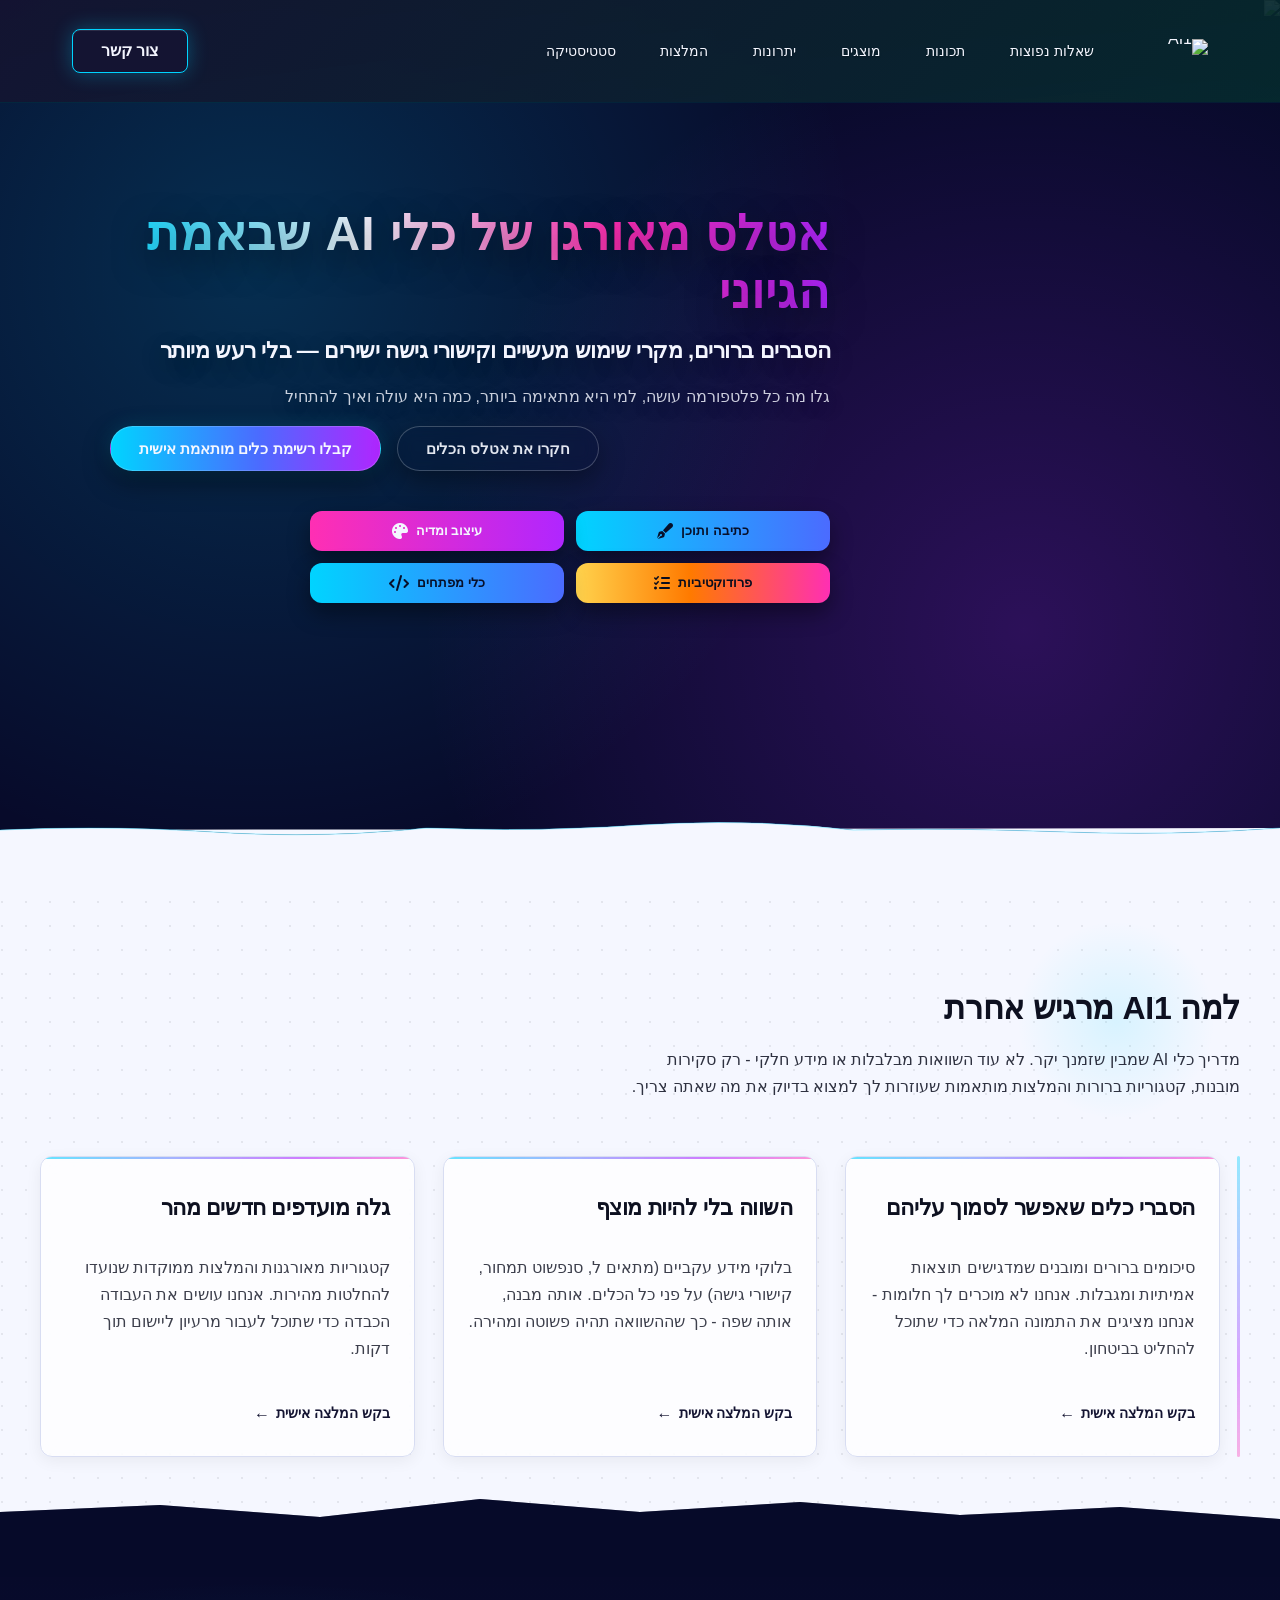
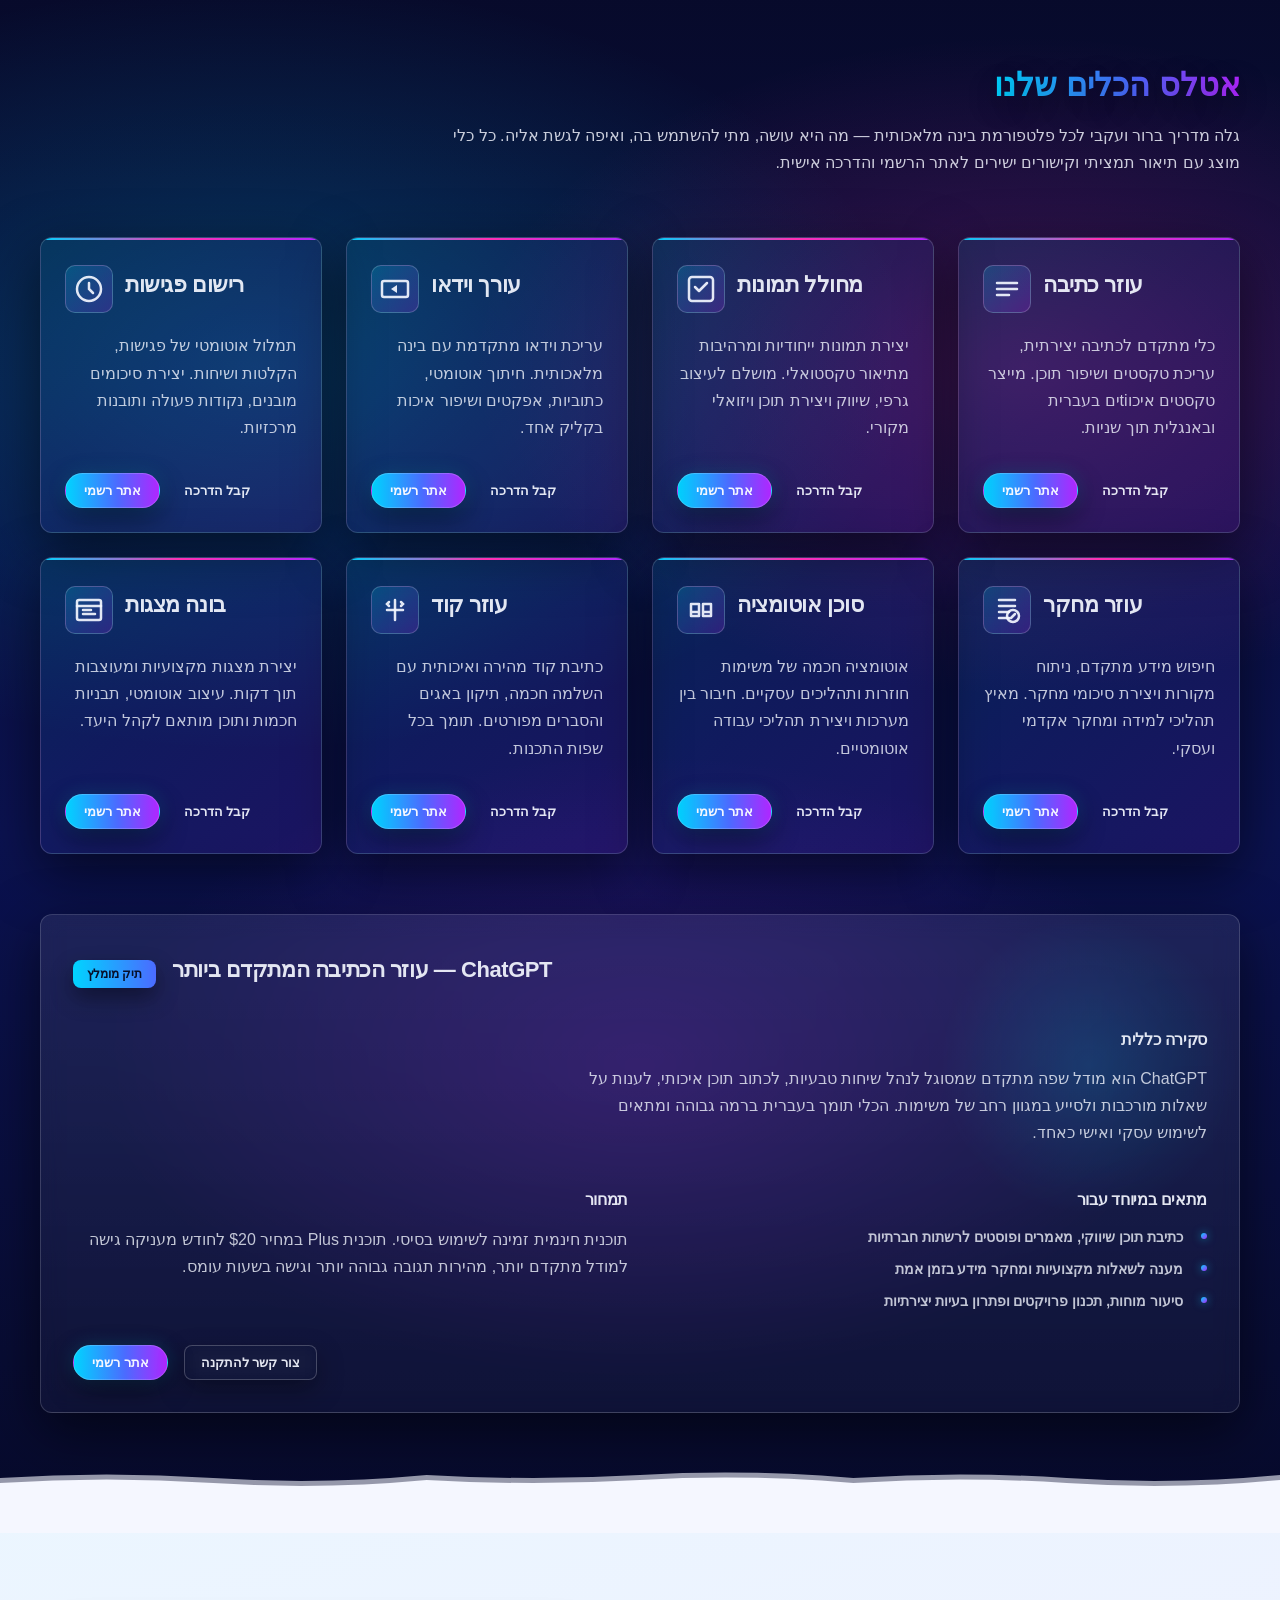
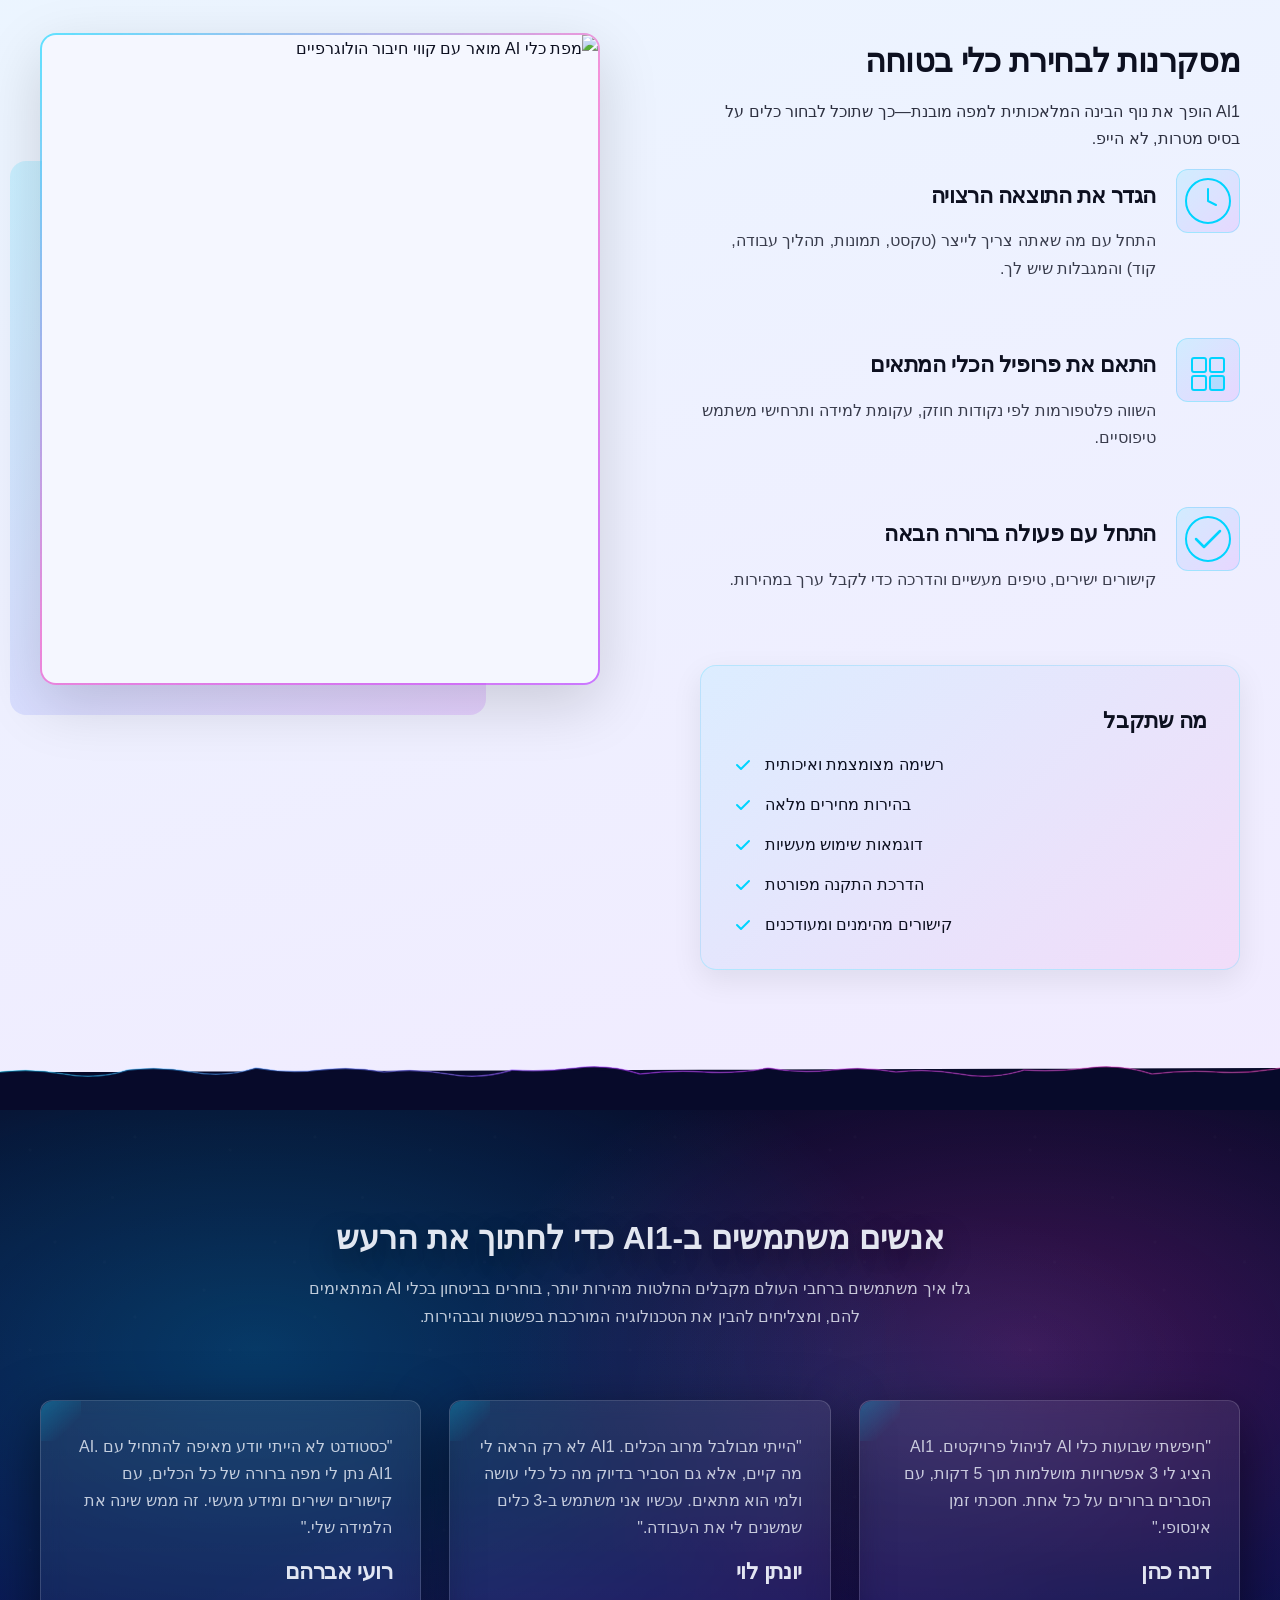
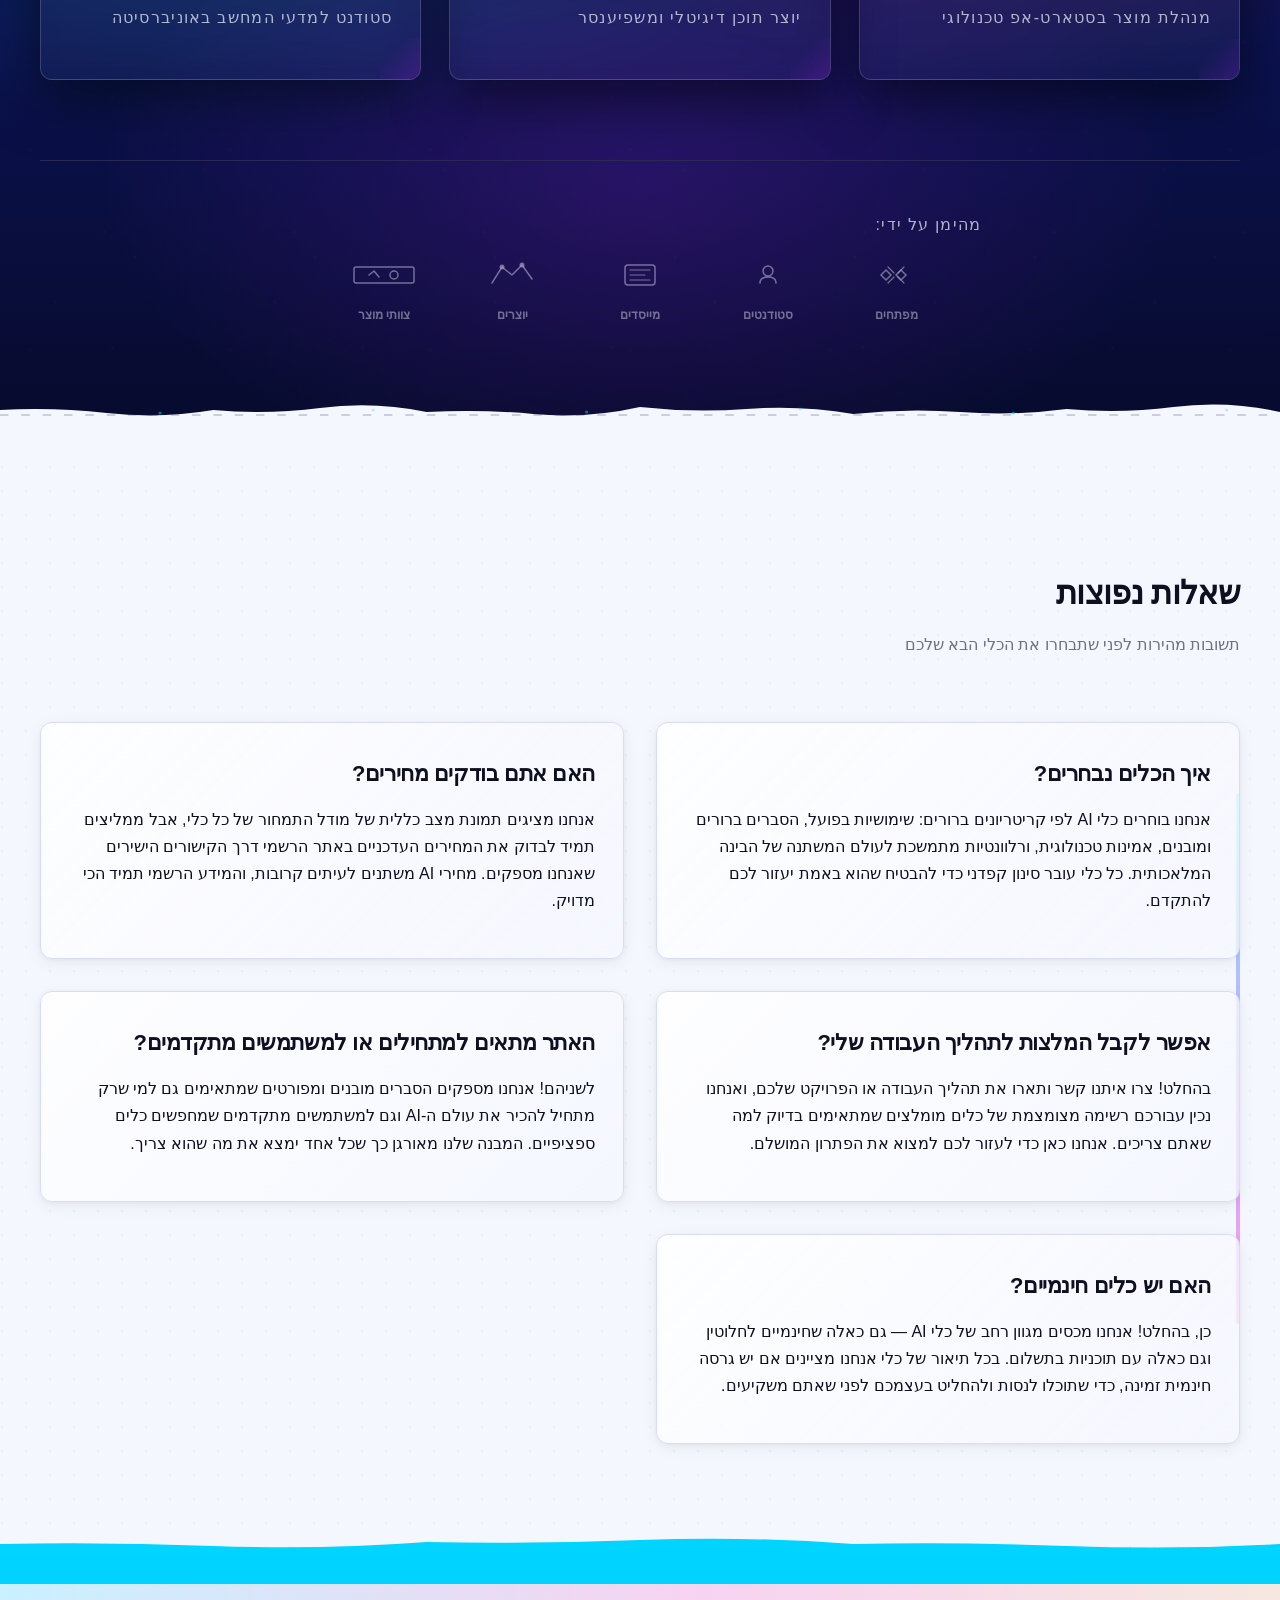
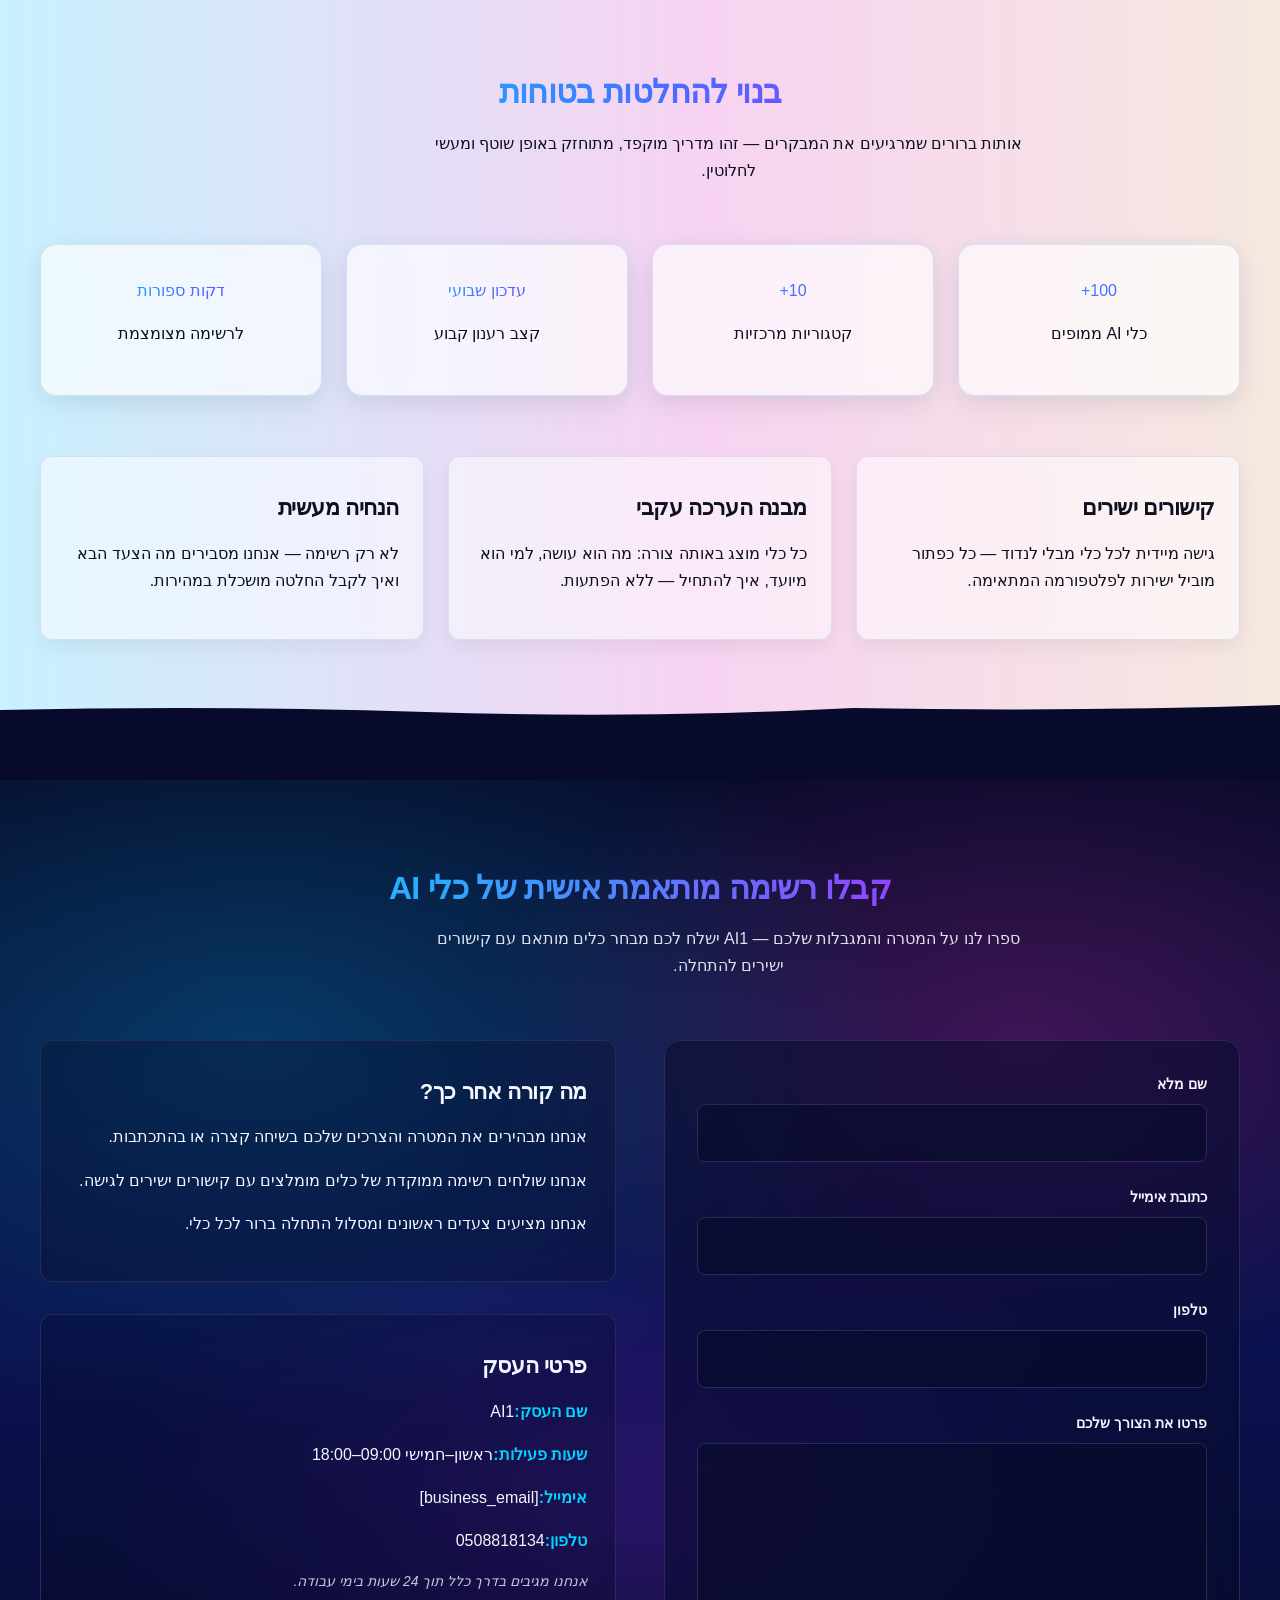
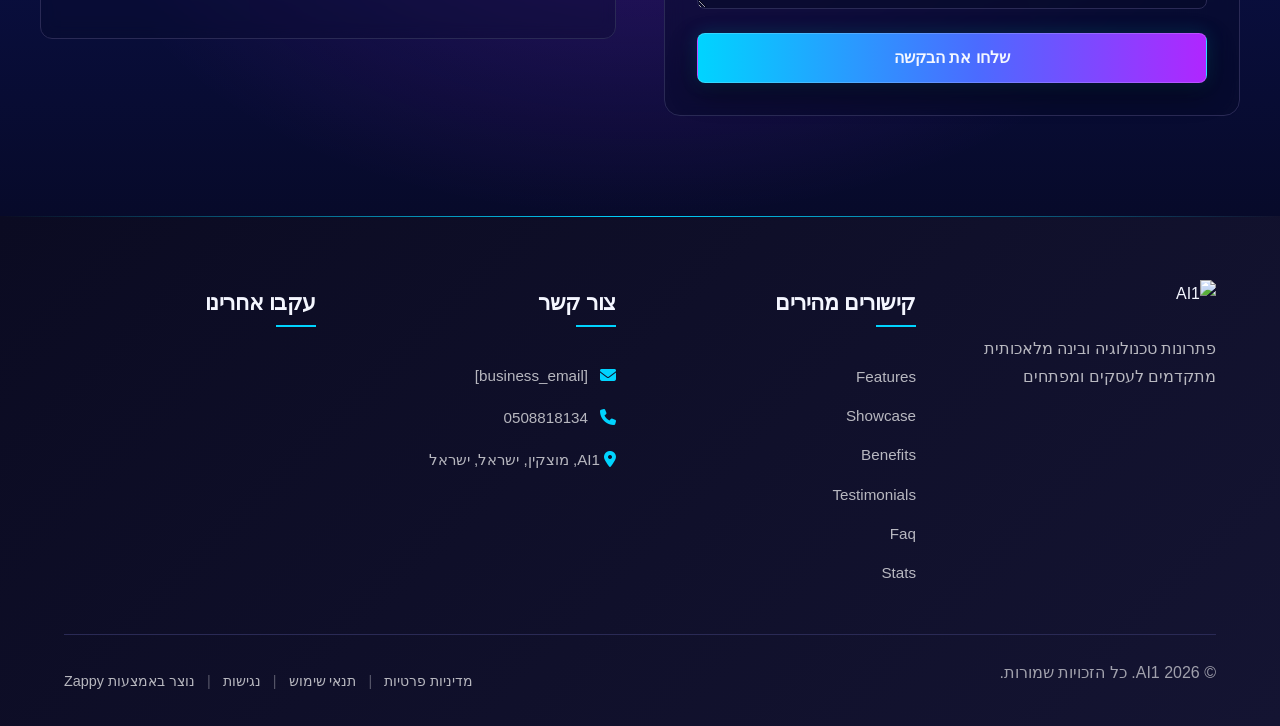
==== commit 35927927: "Background sync: Progressive GitHub Sync" ====
--- a/public/index.html
+++ b/public/index.html
@@ -1 +1 @@
-<!doctype html><html dir="rtl" lang="he"><head><meta charset="UTF-8"><meta content="width=device-width,initial-scale=1" name="viewport"><meta content="index, follow" name="robots"><title>גלו את מדריך כלי הבינה המלאכותית המקיף ביותר — AI1</title><meta content="AI1 מציע מדריך אינטראקטיבי לכלי בינה מלאכותית עם הסברים מפורטים, קישורים ישירים ועיצוב צבעוני. למדו על rode nt1 ai1, rode ai1 drivers ועוד כלים חדשניים!" name="description"><meta content="rode nt1 ai1, rode ai1 drivers, מדריך כלי AI, בינה מלאכותית, nt1 & ai 1 complete studio kit" name="keywords"><link href="/assets/favicon.ico" rel="icon" type="image/x-icon"><link href="/assets/favicon-16x16.png" rel="icon" type="image/png" sizes="16x16"><link href="/assets/favicon-32x32.png" rel="icon" type="image/png" sizes="32x32"><link href="/assets/favicon-48x48.png" rel="icon" type="image/png" sizes="48x48"><link href="/assets/favicon-192x192.png" rel="icon" type="image/png" sizes="192x192"><link href="/assets/favicon-512x512.png" rel="icon" type="image/png" sizes="512x512"><link href="/assets/apple-touch-icon.png" rel="apple-touch-icon"><script>!function(){"use strict";var t="22a1cafb-0ea0-44b3-805c-df2e682d674d",e="https://api.zappy5.com/api/analytics/track",a=18e5,n=2592e6,o=!0,i=!0,r=!0;var s=function(){var e="zappy_visitor_"+t,a=null;try{if(a=localStorage.getItem(e)){var o=JSON.parse(a),i=Date.now();if(i-o.created<n)return o.lastSeen=i,localStorage.setItem(e,JSON.stringify(o)),o.id}}catch(t){console.warn("Zappy Analytics: LocalStorage not available")}var r="zv_"+Date.now()+"_"+Math.random().toString(36).substr(2,9);try{localStorage.setItem(e,JSON.stringify({id:r,created:Date.now(),lastSeen:Date.now()}))}catch(t){}return r}(),c=function(){var e="zappy_session_"+t,n=null;try{if(n=sessionStorage.getItem(e)){var o=JSON.parse(n),i=Date.now();if(i-o.timestamp<a)return o.timestamp=i,sessionStorage.setItem(e,JSON.stringify(o)),o.id}}catch(t){console.warn("Zappy Analytics: SessionStorage not available")}var r="zs_"+Date.now()+"_"+Math.random().toString(36).substr(2,9);try{sessionStorage.setItem(e,JSON.stringify({id:r,timestamp:Date.now()}))}catch(t){}return r}();function l(a,n){n=n||{};var o={website_id:t,event_type:a,page_path:window.location.pathname,referrer:document.referrer||"direct",visitor_id:s,session_id:c,metadata:n};if(navigator.sendBeacon){var i=new Blob([JSON.stringify(o)],{type:"application/json"});navigator.sendBeacon(e,i)}else fetch(e,{method:"POST",headers:{"Content-Type":"application/json"},body:JSON.stringify(o),keepalive:!0}).catch(function(t){console.warn("Zappy Analytics: Failed to track event",t)})}o&&l("pageview",{title:document.title,url:window.location.href}),i&&document.addEventListener("click",function(t){var e=t.target;if("BUTTON"===e.tagName||e.closest("button")){var a="BUTTON"===e.tagName?e:e.closest("button");l("click",{element:"button",text:a.textContent.trim().substring(0,100),id:a.id||null,class:a.className||null})}else if("A"===e.tagName||e.closest("a")){var n="A"===e.tagName?e:e.closest("a");l("navigation",{element:"link",text:n.textContent.trim().substring(0,100),href:n.href,external:n.hostname!==window.location.hostname})}},!0),r&&document.addEventListener("submit",function(t){var e=t.target;l("form_submit",{form_id:e.id||null,form_name:e.name||null,form_action:e.action||null,form_method:e.method||"GET"})},!0);var d=Date.now();window.addEventListener("beforeunload",function(){l("page_unload",{time_on_page:Math.floor((Date.now()-d)/1e3),page_path:window.location.pathname})}),window.zappyAnalytics={track:l,getVisitorId:function(){return s},getSessionId:function(){return c}}}()</script><meta content="גלו את מדריך כלי הבינה המלאכותית המקיף ביותר — AI1" property="og:title"><meta content="AI1 מציע מדריך אינטראקטיבי לכלי בינה מלאכותית עם הסברים מפורטים, קישורים ישירים ועיצוב צבעוני. למדו על rode nt1 ai1, rode ai1 drivers ועוד כלים חדשניים!" property="og:description"><meta content="website" property="og:type"><meta content="he_IL" property="og:locale"><meta content="summary_large_image" name="twitter:card"><meta content="גלו את מדריך כלי הבינה המלאכותית המקיף ביותר — AI1" name="twitter:title"><meta content="AI1 מציע מדריך אינטראקטיבי לכלי בינה מלאכותית עם הסברים מפורטים, קישורים ישירים ועיצוב צבעוני. למדו על rode nt1 ai1, rode ai1 drivers ועוד כלים חדשניים!" name="twitter:description"><link href="https://cdnjs.cloudflare.com/ajax/libs/font-awesome/6.4.0/css/all.min.css" rel="stylesheet"><link href="/assets/favicon.ico" rel="icon" type="image/x-icon"><link href="/assets/favicon-16x16.png" rel="icon" type="image/png" sizes="16x16"><link href="/assets/favicon-32x32.png" rel="icon" type="image/png" sizes="32x32"><link href="/assets/favicon-48x48.png" rel="icon" type="image/png" sizes="48x48"><link href="/assets/favicon-192x192.png" rel="icon" type="image/png" sizes="192x192"><link href="/assets/favicon-512x512.png" rel="icon" type="image/png" sizes="512x512"><link href="/assets/apple-touch-icon.png" rel="apple-touch-icon"><link href="https://cdn.jsdelivr.net/npm/vanilla-cookieconsent@3/dist/cookieconsent.css" rel="stylesheet"><script src="https://cdn.jsdelivr.net/npm/vanilla-cookieconsent@3/dist/cookieconsent.umd.js"></script><script src="https://cdn.jsdelivr.net/gh/mickidum/acc_toolbar/acctoolbar/acctoolbar.min.js"></script><link href="/styles.css" rel="stylesheet"><style id="zappy-dropdown-submenu-styles">#navMenu li:has(.sub-menu),.nav-menu li:has(.sub-menu),.navbar li:has(.sub-menu),nav li:has(.sub-menu){position:relative}#navMenu .sub-menu,.nav-menu .sub-menu,.navbar .sub-menu,nav .sub-menu{display:block!important;position:absolute!important;top:100%;left:0;min-width:220px;background:#fff;border-radius:8px;box-shadow:0 8px 25px rgba(0,0,0,.15);padding:8px 0;opacity:0;visibility:hidden;transform:translateY(10px);transition:all .3s ease;z-index:1000;list-style:none;pointer-events:none}#navMenu li:hover>.sub-menu,.nav-menu li:hover>.sub-menu,.navbar li:hover>.sub-menu,nav li:hover>.sub-menu{opacity:1!important;visibility:visible!important;transform:translateY(0)!important;pointer-events:auto!important}.sub-menu li{list-style:none;margin:0;padding:0}.sub-menu a{display:block!important;padding:10px 16px!important;color:var(--text-dark,#333)!important;font-weight:500;text-decoration:none;white-space:nowrap;transition:background-color .2s}.sub-menu a:hover{background-color:#f5f5f5}[dir=rtl] .nav-menu .sub-menu,[dir=rtl] .navbar .sub-menu,[dir=rtl] nav .sub-menu,html[lang=ar] .nav-menu .sub-menu,html[lang=ar] .navbar .sub-menu,html[lang=ar] nav .sub-menu,html[lang=he] .nav-menu .sub-menu,html[lang=he] .navbar .sub-menu,html[lang=he] nav .sub-menu{left:auto!important;right:0!important}.sub-menu:empty,.sub-menu:not(:has(li)),.sub-menu:not(:has(li:not(.zappy-hidden-menu-item))){display:none!important;opacity:0!important;visibility:hidden!important;pointer-events:none!important}li:has(.menu-group-title):hover>.sub-menu{opacity:1!important;visibility:visible!important;transform:translateY(0)!important;pointer-events:auto!important}#navMenu>li>.menu-group-title,.nav-menu>li>.menu-group-title{display:inline-block;padding:.5rem 1rem;cursor:default;user-select:none}@media (max-width:768px){#navMenu .sub-menu,.nav-menu .sub-menu,.navbar .sub-menu,nav .sub-menu{position:static!important;transform:none!important;box-shadow:none!important;background:0 0!important;max-height:0;overflow:hidden;opacity:0;visibility:hidden;transition:max-height .3s ease,opacity .3s ease;padding:0!important;border-radius:0!important}.sub-menu.mobile-expanded{max-height:500px!important;opacity:1!important;visibility:visible!important;padding:8px 0 8px 16px!important}[dir=rtl] .sub-menu.mobile-expanded,html[lang=he] .sub-menu.mobile-expanded{padding:8px 16px 8px 0!important}#navMenu li:hover>.sub-menu,.nav-menu li:hover>.sub-menu,.navbar li:hover>.sub-menu,nav li:hover>.sub-menu{opacity:0;visibility:hidden;pointer-events:none}#navMenu li>.sub-menu.mobile-expanded,.nav-menu li>.sub-menu.mobile-expanded,.navbar li>.sub-menu.mobile-expanded,nav li>.sub-menu.mobile-expanded{opacity:1!important;visibility:visible!important;pointer-events:auto!important}#navMenu li:has(.sub-menu),.nav-menu li:has(.sub-menu),.navbar li:has(.sub-menu),nav li:has(.sub-menu){display:flex!important;flex-wrap:wrap!important;align-items:center!important;position:relative!important;min-height:44px!important}#navMenu li:has(.sub-menu)>a,.nav-menu li:has(.sub-menu)>a,.navbar li:has(.sub-menu)>a,nav li:has(.sub-menu)>a{flex:1!important;min-width:0!important}#navMenu li:has(.sub-menu)>.menu-group-title,.nav-menu li:has(.sub-menu)>.menu-group-title,.navbar li:has(.sub-menu)>.menu-group-title,nav li:has(.sub-menu)>.menu-group-title{flex:1!important;min-width:0!important;padding:0!important;line-height:inherit!important}#navMenu li:has(.sub-menu)>.sub-menu,.nav-menu li:has(.sub-menu)>.sub-menu,.navbar li:has(.sub-menu)>.sub-menu,nav li:has(.sub-menu)>.sub-menu{flex-basis:100%!important;width:100%!important}#navMenu li:has(.sub-menu)>a [class*=arrow],#navMenu li:has(.sub-menu)>a [class*=chevron],.nav-menu li:has(.sub-menu)>a .fa-angle-down,.nav-menu li:has(.sub-menu)>a .fa-chevron-down,.nav-menu li:has(.sub-menu)>a [class*=arrow],.nav-menu li:has(.sub-menu)>a [class*=chevron],nav li:has(.sub-menu)>a [class*=arrow],nav li:has(.sub-menu)>a [class*=chevron]{display:none!important;visibility:hidden!important}.mobile-submenu-toggle{display:flex!important;align-items:center!important;justify-content:center!important;width:44px!important;height:auto!important;background:0 0!important;border:none!important;cursor:pointer!important;color:var(--text-dark)!important;position:static!important;flex-shrink:0!important;align-self:stretch!important;z-index:2!important;padding:0!important;margin:0!important}.mobile-submenu-toggle::after{content:''!important;width:0!important;height:0!important;border-left:6px solid transparent!important;border-right:6px solid transparent!important;border-top:7px solid currentColor!important;transition:transform .3s ease!important}.mobile-submenu-toggle.expanded::after{transform:rotate(180deg)!important}.sub-menu a{padding:10px 0!important;display:block!important;color:var(--text-dark)!important}.navbar .sub-menu li a,.zappy-products-dropdown .sub-menu a,nav.navbar .sub-menu li a{color:var(--text-dark)!important}}@media (min-width:769px){.mobile-submenu-toggle{display:none!important}}</style><style id="mobile-lang-menu-deployed-css">@media (max-width:768px){.lang-switcher,.nav-container .lang-switcher,.nav-cta-container .lang-switcher,.nav-ecommerce-icons .lang-switcher,.nav-icons-left .lang-switcher,.navbar .lang-switcher,.navbar .nav-cta-container .lang-switcher{display:none!important}.mobile-lang-menu{width:100%;border-top:1px solid rgba(128,128,128,.2);padding:8px 0 0 0;margin-top:8px}.mobile-lang-toggle{display:flex!important;align-items:center;justify-content:space-between;width:100%;padding:12px 16px;background:0 0;border:none;cursor:pointer;font-size:15px;color:inherit;font-family:inherit}.mobile-lang-toggle::after{content:'';display:inline-block;width:8px;height:8px;border-right:2px solid currentColor;border-bottom:2px solid currentColor;transform:rotate(45deg);transition:transform .3s ease;margin-left:8px}.mobile-lang-toggle.expanded::after{transform:rotate(-135deg)}.mobile-lang-options{max-height:0;overflow:hidden;transition:max-height .3s ease}.mobile-lang-options.expanded{max-height:300px}.mobile-lang-option{display:flex!important;align-items:center;gap:10px;padding:10px 24px;text-decoration:none;color:inherit;font-size:14px;font-family:inherit}.mobile-lang-option:hover{background:rgba(128,128,128,.1)}.mobile-lang-option.active{font-weight:600;opacity:.7;pointer-events:none}.mobile-lang-option img{width:20px;height:20px;border-radius:50%}}@media (min-width:769px){.mobile-lang-menu{display:none!important}}</style><style id="zappy-widget-visibility">#mic-access-tool-box,#mic-access-tool-general-button,#mic-init-access-tool #mic-access-tool-box,#mic-init-access-tool #mic-access-tool-general-button,#mic-init-access-tool .mic-access-tool-general-button,._access-icon,._access-menu,.mic-access-tool-box,.mic-access-tool-general-button,div[id*=mic-access-tool-box]{display:none!important;visibility:hidden!important;opacity:0!important;pointer-events:none!important}</style></head><body><nav class="navbar" dir="rtl"><button class="mobile-toggle" aria-label="Menu" id="mobileToggle"><svg viewbox="0 0 24 24" fill="none" height="24" width="24" class="hamburger-icon"><path d="M3 12h18M3 6h18M3 18h18" stroke="currentColor" stroke-width="2" stroke-linecap="round"></path></svg><svg viewbox="0 0 24 24" fill="none" height="24" width="24" class="close-icon" style="display:none"><path d="M18 6L6 18M6 6l12 12" stroke="currentColor" stroke-width="2" stroke-linecap="round"></path></svg></button><button class="phone-header-btn" aria-label="Call" data-phone="[business_phone]"><svg viewbox="0 0 24 24" fill="currentColor" height="20" width="20"><path d="M22 16.92v3a2 2 0 0 1-2.18 2 19.79 19.79 0 0 1-8.63-3.07 19.5 19.5 0 0 1-6-6 19.79 19.79 0 0 1-3.07-8.67A2 2 0 0 1 4.11 2h3a2 2 0 0 1 2 1.72 12.84 12.84 0 0 0 .7 2.81 2 2 0 0 1-.45 2.11L8.09 9.91a16 16 0 0 0 6 6l1.27-1.27a2 2 0 0 1 2.11-.45 12.84 12.84 0 0 0 2.81.7A2 2 0 0 1 22 16.92z"></path></svg></button><div class="nav-container"><div class="nav-right-group"><div class="nav-brand"><a href="/" class="logo-link"><img alt="AI1" class="logo" src="/assets/ai1-logo.webp"></a></div><ul class="nav-menu" id="navMenu"><li><a href="#zappy-section-5">שאלות נפוצות</a></li><li><a href="#features">תכונות</a></li><li><a href="#showcase">מוצגים</a></li><li><a href="#benefits">יתרונות</a></li><li><a href="#testimonials">המלצות</a></li><li><a href="#stats">סטטיסטיקה</a></li></ul></div><div class="nav-cta-container"><a href="#cta" class="nav-cta-btn">צור קשר</a></div></div></nav><script>window.addEventListener("load",function(){const e=document.querySelector(".navbar, nav, header");if(!e)return void console.log("[Navbar] Navbar element not found");let t=document.getElementById("mobileToggle")||document.querySelector(".mobile-toggle")||document.querySelector(".hamburger")||document.querySelector(".hamburger-menu")||document.querySelector(".menu-toggle")||document.querySelector(".burger-menu")||document.querySelector('[aria-label="Menu"]')||document.querySelector('[aria-label="תפריט"]');const o=document.querySelector(".phone-header-btn"),n=window.getComputedStyle(e);let r=n.backgroundColor;if(console.log("[Navbar] Initial navbar background:",r),"transparent"===r||"rgba(0, 0, 0, 0)"===r||r.startsWith("rgba")&&r.includes(", 0)")){const e=n.backgroundImage;if(e&&"none"!==e)console.log("[Navbar] Navbar has background image/gradient, using dark text"),r="rgb(240, 240, 240)";else{const e=window.getComputedStyle(document.body).backgroundColor;console.log("[Navbar] Navbar transparent, using body background:",e),r=e}}const i=r.match(/\d+/g);if(i&&i.length>=3){const e=(.299*parseInt(i[0])+.587*parseInt(i[1])+.114*parseInt(i[2]))/255;console.log("[Navbar] Mobile button colors preserved from Claude CSS (luminance:",e.toFixed(2)+")");const n=document.createElement("style");n.id="zappy-mobile-nav-fix";document.documentElement.lang;document.documentElement.dir,n.textContent='\n        /* Hide mobile buttons on desktop, show only on mobile */\n        @media (min-width: 769px) {\n          .mobile-toggle,\n          .phone-header-btn {\n            display: none !important;\n          }\n        }\n        \n        /* Show and position mobile buttons correctly on mobile */\n        @media (max-width: 768px) {\n          .mobile-toggle,\n          .phone-header-btn {\n            position: absolute !important;\n            top: 50% !important;\n            transform: translateY(-50%) !important;\n            z-index: 1001 !important;\n            display: flex !important;\n            align-items: center !important;\n            justify-content: center !important;\n            width: 36px !important;\n            height: 36px !important;\n            border-radius: 50% !important;\n            border: none !important;\n            cursor: pointer !important;\n            padding: 6px !important;\n            background: none !important;\n            color: var(--nav-text, var(--text-dark)) !important;\n          }\n          \n          /* LTR positioning (default): hamburger LEFT, phone RIGHT */\n          html:not([dir="rtl"]):not([lang="he"]):not([lang="ar"]) .mobile-toggle,\n          html[dir="ltr"] .mobile-toggle {\n            left: 12px !important;\n            right: auto !important;\n          }\n          html:not([dir="rtl"]):not([lang="he"]):not([lang="ar"]) .phone-header-btn,\n          html[dir="ltr"] .phone-header-btn {\n            right: 12px !important;\n            left: auto !important;\n          }\n          \n          /* RTL positioning: hamburger RIGHT, phone LEFT */\n          html[dir="rtl"] .mobile-toggle,\n          html[lang="he"] .mobile-toggle,\n          html[lang="ar"] .mobile-toggle {\n            right: 12px !important;\n            left: auto !important;\n          }\n          html[dir="rtl"] .phone-header-btn,\n          html[lang="he"] .phone-header-btn,\n          html[lang="ar"] .phone-header-btn {\n            left: 12px !important;\n            right: auto !important;\n          }\n          \n          /* CRITICAL: Ensure nav-container has min-height on mobile */\n          /* All children are positioned absolutely/fixed on mobile, so height:auto collapses to 0 */\n          .nav-container {\n            min-height: 70px !important;\n            position: relative !important;\n          }\n          \n          /* Ensure SVG icons are properly sized and inherit color */\n          .mobile-toggle svg,\n          .phone-header-btn svg {\n            width: 24px !important;\n            height: 24px !important;\n            /* Don\'t force display - let JavaScript control hamburger/close toggle */\n          }\n          \n          /* Reset nav-cta-container on mobile - remove desktop box-shadow/padding */\n          /* that creates a visible ghost box when CTA button is hidden */\n          .nav-cta-container {\n            box-shadow: none !important;\n            padding: 0 !important;\n          }\n          \n          /* Hide nav-cta-container entirely on mobile when there\'s no lang-switcher */\n          /* (only the CTA button is inside, and it\'s hidden on mobile) */\n          .nav-cta-container:not(:has(.lang-switcher)) {\n            display: none !important;\n          }\n          \n          /* CRITICAL: Prevent hero image fade gradient from bleeding over headline text */\n          /* The .image-fade-gradient has bottom: -30px (extends below parent) */\n          /* On mobile stacked layout, this overlaps the h1 text below the image */\n          .hero-image-column {\n            overflow: hidden !important;\n          }\n          .image-fade-gradient {\n            bottom: 0 !important;\n          }\n          \n          /* Hide desktop language switcher on mobile - hamburger menu handles it */\n          /* High specificity to override stored CSS */\n          .lang-switcher,\n          .nav-cta-container .lang-switcher,\n          .nav-container .lang-switcher,\n          .navbar .lang-switcher,\n          .navbar .nav-cta-container .lang-switcher {\n            display: none !important;\n          }\n        }\n      ';const r=document.getElementById("zappy-mobile-nav-fix");r&&r.remove(),document.head.appendChild(n),console.log("[Navbar] Critical CSS injected for mobile nav positioning");const l=window.innerWidth<=768;if(t){const e=t.querySelector(".hamburger-icon"),o=t.querySelector(".close-icon");e&&(e.style.setProperty("width","24px","important"),e.style.setProperty("height","24px","important"),e.style.setProperty("display","block","important")),o&&(o.style.setProperty("width","24px","important"),o.style.setProperty("height","24px","important"),o.style.setProperty("display","none","important")),l?(t.style.setProperty("position","absolute","important"),t.style.setProperty("top","50%","important"),t.style.setProperty("transform","translateY(-50%)","important"),t.style.setProperty("z-index","1001","important"),t.style.removeProperty("left"),t.style.removeProperty("right"),console.log("[Navbar] Mobile toggle positioning applied (mobile viewport)")):(t.style.removeProperty("position"),t.style.removeProperty("top"),t.style.removeProperty("transform"),t.style.removeProperty("z-index"),t.style.removeProperty("left"),t.style.removeProperty("right"),console.log("[Navbar] Desktop viewport - cleared mobile toggle inline positioning"))}if(o){const e=o.querySelector("svg");e&&(e.style.width="24px",e.style.height="24px",e.setAttribute("width","24"),e.setAttribute("height","24")),l?(o.style.setProperty("position","absolute","important"),o.style.setProperty("top","50%","important"),o.style.setProperty("transform","translateY(-50%)","important"),o.style.setProperty("z-index","1001","important"),o.style.removeProperty("left"),o.style.removeProperty("right"),console.log("[Navbar] Phone button positioning applied (mobile viewport)")):(o.style.removeProperty("position"),o.style.removeProperty("top"),o.style.removeProperty("transform"),o.style.removeProperty("z-index"),o.style.removeProperty("left"),o.style.removeProperty("right"),console.log("[Navbar] Desktop viewport - cleared phone button inline positioning"))}}else console.log("[Navbar] Could not parse background color:",r);t=document.getElementById("mobileToggle")||document.querySelector(".mobile-toggle")||document.querySelector(".hamburger")||document.querySelector(".hamburger-menu")||document.querySelector(".menu-toggle")||document.querySelector(".burger-menu")||document.querySelector('[aria-label="Menu"]')||document.querySelector('[aria-label="תפריט"]');const l=document.getElementById("navMenu")||document.querySelector(".nav-menu")||document.querySelector(".nav-links")||document.querySelector("nav ul:not(.submenu)");if(!t||!l)return void console.log("[Navbar] Mobile toggle or menu not found:",{toggle:!!t,menu:!!l});l.id||(l.id="navMenu"),console.log("[Navbar] Initializing mobile menu...");const a=t.cloneNode(!0);t.parentNode.replaceChild(a,t),a.addEventListener("click",function(e){e.preventDefault(),e.stopPropagation();const t=this.querySelector(".hamburger-icon"),o=this.querySelector(".close-icon");l.classList.contains("active")?(l.classList.remove("active"),t&&t.style.setProperty("display","block","important"),o&&o.style.setProperty("display","none","important"),document.body.style.overflow="",console.log("[Navbar] Menu closed")):(l.classList.add("active"),t&&t.style.setProperty("display","none","important"),o&&o.style.setProperty("display","block","important"),document.body.style.overflow="hidden",console.log("[Navbar] Menu opened"))}),l.querySelectorAll("a").forEach(function(e){e.addEventListener("click",function(){if("#"===this.getAttribute("href"))return;const e=a.querySelector(".hamburger-icon"),t=a.querySelector(".close-icon");l.classList.remove("active"),e&&e.style.setProperty("display","block","important"),t&&t.style.setProperty("display","none","important"),document.body.style.overflow="",console.log("[Navbar] Menu closed (link clicked)")})});var s=l.querySelectorAll(".dropdown-toggle");s.forEach(function(e){e.addEventListener("click",function(e){e.preventDefault(),e.stopPropagation();var t=this.closest(".nav-dropdown");t&&(t.parentNode.querySelectorAll(".nav-dropdown.open").forEach(function(e){e!==t&&e.classList.remove("open")}),t.classList.toggle("open"),console.log("[Navbar] Dropdown toggled:",t.classList.contains("open")?"open":"closed"))})}),document.addEventListener("click",function(e){e.target.closest(".nav-dropdown")||document.querySelectorAll(".nav-dropdown.open").forEach(function(e){e.classList.remove("open")})}),console.log("[Navbar] Dropdown handlers initialized for "+s.length+" dropdowns"),o&&o.addEventListener("click",function(){const e=document.querySelectorAll('a[href^="tel:"]'),t=e.length>0?e[0].getAttribute("href").replace("tel:",""):"[business_phone]";window.location.href="tel:"+t,console.log("[Navbar] Phone button clicked")}),console.log("[Navbar] Mobile menu initialized successfully");const p=function(){const e=document.querySelector(".whatsapp-float");e&&(window.innerWidth>=769?(e.style.setProperty("display","none","important"),e.style.setProperty("visibility","hidden","important"),e.style.setProperty("opacity","0","important"),e.style.setProperty("pointer-events","none","important"),console.log("[WhatsApp] Button hidden on desktop")):(e.style.removeProperty("display"),e.style.removeProperty("visibility"),e.style.removeProperty("opacity"),e.style.removeProperty("pointer-events"),console.log("[WhatsApp] Button visible on mobile")))};let c;p(),window.addEventListener("resize",function(){clearTimeout(c),c=setTimeout(p,100)})})</script><main><section class="index-hero-section" data-layout-spec="בית-hero" id="zappy-section-0" data-hero-type="fullscreen-scrim"><img alt="רקע אטלס כלי AI הולוגרפי" class="index-hero-bg" src="/assets/site-index-hero-bg.webp" data-context="Cinematic midnight indigo-to-deep teal gradient environment with subtle dot-grid and faint topographic contour lines, creating a holographic atlas-like background for an AI tools directory website. Abstract, futuristic, premium tech aesthetic with soft glows and depth." data-placeholder="index-hero-bg" height="1080" width="1920" data-hero-bg="true" data-preserve-bg="0"><div class="index-hero-scrim" aria-hidden="true"></div><div class="index-hero-overlay"><div class="index-hero-content"><h1 class="index-hero-title">אטלס מאורגן של כלי AI שבאמת הגיוני</h1><h3 class="index-hero-subtitle">הסברים ברורים, מקרי שימוש מעשיים וקישורי גישה ישירים — בלי רעש מיותר</h3><p class="index-hero-description">גלו מה כל פלטפורמה עושה, למי היא מתאימה ביותר, כמה היא עולה ואיך להתחיל</p><div class="index-hero-cta-row"><a href="#contact" class="index-hero-btn-primary">קבלו רשימת כלים מותאמת אישית</a><a href="#tool-atlas" class="index-hero-btn-secondary">חקרו את אטלס הכלים</a></div><div class="index-hero-chips-grid"><a href="#tool-atlas" class="index-hero-chip index-hero-chip-cyan"><i class="fas fa-pen-fancy" aria-hidden="true"></i><span>כתיבה ותוכן</span></a><a href="#tool-atlas" class="index-hero-chip index-hero-chip-purple"><i class="fas fa-palette" aria-hidden="true"></i><span>עיצוב ומדיה</span></a><a href="#tool-atlas" class="index-hero-chip index-hero-chip-gradient"><i class="fas fa-tasks" aria-hidden="true"></i><span>פרודוקטיביות</span></a><a href="#tool-atlas" class="index-hero-chip index-hero-chip-cyan"><i class="fas fa-code" aria-hidden="true"></i><span>כלי מפתחים</span></a></div></div></div><div class="index-hero-divider-wrapper"><svg viewbox="0 0 1200 100" xmlns="http://www.w3.org/2000/svg" aria-hidden="true" data-no-icon-edit="true" preserveaspectratio="none"><defs><lineargradient id="index-hero-divider-gradient" x1="0%" x2="0%" y1="0%" y2="100%"><stop offset="0%" style="stop-color:#070A2A;stop-"></stop><stop offset="100%" style="stop-color:#F5F7FF;stop-opacity:1"></stop></lineargradient></defs><path d="M0,100 L0,30 Q100,25 200,32 T400,28 Q500,32 600,25 T800,30 Q900,28 1000,32 T1200,28 L1200,100 Z" fill="var(--bg-light)"></path><path d="M0,30 Q100,25 200,32 T400,28 Q500,32 600,25 T800,30 Q900,28 1000,32 T1200,28" stroke="rgba(0,212,255,0.35)" stroke-width="1" fill="var(--bg-light)"></path></svg></div></section><section class="index-features-section" data-layout-spec="בית-features" id="zappy-section-1"><div class="index-features-section__container" id="zappy-section-2"><div class="index-features-section__intro" id="zappy-section-3"><h2 class="index-features-section__headline">למה AI1 מרגיש אחרת</h2><p class="index-features-section__intro-text">מדריך כלי AI שמבין שזמנך יקר. לא עוד השוואות מבלבלות או מידע חלקי - רק סקירות מובנות, קטגוריות ברורות והמלצות מותאמות שעוזרות לך למצוא בדיוק את מה שאתה צריך.</p></div><div class="index-features-section__grid-wrapper" id="zappy-section-4"><div class="index-features-section__gradient-stroke" id="zappy-section-5" aria-hidden="true"></div><div class="index-features-section__grid" id="zappy-section-6"><article class="index-features-section__card" id="zappy-section-7"><div class="index-features-section__card-gradient" id="zappy-section-8" aria-hidden="true"></div><h3 class="index-features-section__card-title">הסברי כלים שאפשר לסמוך עליהם</h3><p class="index-features-section__card-text">סיכומים ברורים ומובנים שמדגישים תוצאות אמיתיות ומגבלות. אנחנו לא מוכרים לך חלומות - אנחנו מציגים את התמונה המלאה כדי שתוכל להחליט בביטחון.</p><a href="#contact" class="index-features-section__card-link">בקש המלצה אישית<span aria-hidden="true">←</span></a></article><article class="index-features-section__card" id="zappy-section-9"><div class="index-features-section__card-gradient" id="zappy-section-10" aria-hidden="true"></div><h3 class="index-features-section__card-title">השווה בלי להיות מוצף</h3><p class="index-features-section__card-text">בלוקי מידע עקביים (מתאים ל, סנפשוט תמחור, קישורי גישה) על פני כל הכלים. אותה מבנה, אותה שפה - כך שההשוואה תהיה פשוטה ומהירה.</p><a href="#contact" class="index-features-section__card-link">בקש המלצה אישית<span aria-hidden="true">←</span></a></article><article class="index-features-section__card" id="zappy-section-11"><div class="index-features-section__card-gradient" id="zappy-section-12" aria-hidden="true"></div><h3 class="index-features-section__card-title">גלה מועדפים חדשים מהר</h3><p class="index-features-section__card-text">קטגוריות מאורגנות והמלצות ממוקדות שנועדו להחלטות מהירות. אנחנו עושים את העבודה הכבדה כדי שתוכל לעבור מרעיון ליישום תוך דקות.</p><a href="#contact" class="index-features-section__card-link">בקש המלצה אישית<span aria-hidden="true">←</span></a></article></div></div></div><div class="index-features-section__divider-wrapper" id="zappy-section-13"><svg viewbox="0 0 1200 100" xmlns="http://www.w3.org/2000/svg" aria-hidden="true" data-no-icon-edit="true" preserveaspectratio="none"><defs><lineargradient id="index-features-divider-gradient" x1="0%" x2="100%" y1="0%" y2="0%"><stop offset="0%" style="stop-color:#00D4FF;stop-opacity:0.3"></stop><stop offset="50%" style="stop-color:#B026FF;stop-opacity:0.25"></stop><stop offset="100%" style="stop-color:#FF2FB3;stop-opacity:0.2"></stop></lineargradient></defs><path d="M0,100 L0,35 L150,28 L300,40 L450,22 L600,35 L750,25 L900,38 L1050,30 L1200,42 L1200,100 Z" fill="#070A2A"></path><path d="M0,100 L0,35 L150,28 L300,40 L450,22 L600,35 L750,25 L900,38 L1050,30 L1200,42 L1200,100 Z" fill="#070A2A" opacity="0.4"></path></svg></div></section><section class="index-showcase-section" data-layout-spec="בית-showcase" id="zappy-section-14"><div class="showcase-container"><div class="showcase-intro"><h2>אטלס הכלים שלנו</h2><p>גלה מדריך ברור ועקבי לכל פלטפורמת בינה מלאכותית — מה היא עושה, מתי להשתמש בה, ואיפה לגשת אליה. כל כלי מוצג עם תיאור תמציתי וקישורים ישירים לאתר הרשמי והדרכה אישית.</p></div><div class="showcase-grid"><article class="tool-card" id="zappy-section-15"><div class="tool-card-inner"><div class="tool-card-header"><div class="tool-icon"><svg viewbox="0 0 32 32" xmlns="http://www.w3.org/2000/svg" fill="none" height="32" width="32" data-element-type="icon" data-icon-type="svg"><path d="M6 10h20M6 16h20M6 22h12" stroke="currentColor" stroke-width="2.5" stroke-linecap="round"></path></svg></div><h3>עוזר כתיבה</h3></div><p class="tool-description">כלי מתקדם לכתיבה יצירתית, עריכת טקסטים ושיפור תוכן. מייצר טקסטים איכוtiים בעברית ובאנגלית תוך שניות.</p><div class="tool-links"><a href="#" class="btn-pill btn-primary">אתר רשמי</a><a href="#contact" class="btn-ghost">קבל הדרכה</a></div></div></article><article class="tool-card" id="zappy-section-16"><div class="tool-card-inner"><div class="tool-card-header"><div class="tool-icon"><svg viewbox="0 0 32 32" xmlns="http://www.w3.org/2000/svg" fill="none" height="32" width="32" data-element-type="icon" data-icon-type="svg"><rect height="24" width="24" x="4" y="4" rx="3" stroke="currentColor" stroke-width="2.5"></rect><path d="M10 14l4 4 8-8" stroke="currentColor" stroke-width="2.5" stroke-linecap="round" stroke-linejoin="round"></path></svg></div><h3>מחולל תמונות</h3></div><p class="tool-description">יצירת תמונות ייחודיות ומרהיבות מתיאור טקסטואלי. מושלם לעיצוב גרפי, שיווק ויצירת תוכן ויזואלי מקורי.</p><div class="tool-links"><a href="#" class="btn-pill btn-primary">אתר רשמי</a><a href="#contact" class="btn-ghost">קבל הדרכה</a></div></div></article><article class="tool-card" id="zappy-section-17"><div class="tool-card-inner"><div class="tool-card-header"><div class="tool-icon"><svg viewbox="0 0 32 32" xmlns="http://www.w3.org/2000/svg" fill="none" height="32" width="32" data-element-type="icon" data-icon-type="svg"><rect height="16" width="26" x="3" y="8" rx="2" stroke="currentColor" stroke-width="2.5"></rect><path d="M12 16l6-4v8l-6-4z" fill="currentColor"></path></svg></div><h3>עורך וידאו</h3></div><p class="tool-description">עריכת וידאו מתקדמת עם בינה מלאכותית. חיתוך אוטומטי, כתוביות, אפקטים ושיפור איכות בקליק אחד.</p><div class="tool-links"><a href="#" class="btn-pill btn-primary">אתר רשמי</a><a href="#contact" class="btn-ghost">קבל הדרכה</a></div></div></article><article class="tool-card" id="zappy-section-18"><div class="tool-card-inner"><div class="tool-card-header"><div class="tool-icon"><svg viewbox="0 0 32 32" xmlns="http://www.w3.org/2000/svg" fill="none" height="32" width="32" data-element-type="icon" data-icon-type="svg"><circle cx="16" cy="16" r="12" stroke="currentColor" stroke-width="2.5"></circle><path d="M16 10v6l4 4" stroke="currentColor" stroke-width="2.5" stroke-linecap="round"></path></svg></div><h3>רישום פגישות</h3></div><p class="tool-description">תמלול אוטומטי של פגישות, הקלטות ושיחות. יצירת סיכומים מובנים, נקודות פעולה ותובנות מרכזיות.</p><div class="tool-links"><a href="#" class="btn-pill btn-primary">אתר רשמי</a><a href="#contact" class="btn-ghost">קבל הדרכה</a></div></div></article><article class="tool-card" id="zappy-section-19"><div class="tool-card-inner"><div class="tool-card-header"><div class="tool-icon"><svg viewbox="0 0 32 32" xmlns="http://www.w3.org/2000/svg" fill="none" height="32" width="32" data-element-type="icon" data-icon-type="svg"><path d="M8 6h16M8 12h16M8 18h10M8 24h10" stroke="currentColor" stroke-width="2.5" stroke-linecap="round"></path><circle cx="22" cy="22" r="6" stroke="currentColor" stroke-width="2.5"></circle><path d="M24 20l-4 4" stroke="currentColor" stroke-width="2.5" stroke-linecap="round"></path></svg></div><h3>עוזר מחקר</h3></div><p class="tool-description">חיפוש מידע מתקדם, ניתוח מקורות ויצירת סיכומי מחקר. מאיץ תהליכי למידה ומחקר אקדמי ועסקי.</p><div class="tool-links"><a href="#" class="btn-pill btn-primary">אתר רשמי</a><a href="#contact" class="btn-ghost">קבל הדרכה</a></div></div></article><article class="tool-card" id="zappy-section-20"><div class="tool-card-inner"><div class="tool-card-header"><div class="tool-icon"><svg viewbox="0 0 32 32" xmlns="http://www.w3.org/2000/svg" fill="none" height="32" width="32" data-element-type="icon" data-icon-type="svg"><path d="M6 10h8v8H6zM18 10h8v8h-8zM6 22h8v-4H6zM18 22h8v-4h-8z" stroke="currentColor" stroke-width="2.5" stroke-linejoin="round"></path></svg></div><h3>סוכן אוטומציה</h3></div><p class="tool-description">אוטומציה חכמה של משימות חוזרות ותהליכים עסקיים. חיבור בין מערכות ויצירת תהליכי עבודה אוטומטיים.</p><div class="tool-links"><a href="#" class="btn-pill btn-primary">אתר רשמי</a><a href="#contact" class="btn-ghost">קבל הדרכה</a></div></div></article><article class="tool-card" id="zappy-section-21"><div class="tool-card-inner"><div class="tool-card-header"><div class="tool-icon"><svg viewbox="0 0 32 32" xmlns="http://www.w3.org/2000/svg" fill="none" height="32" width="32" data-element-type="icon" data-icon-type="svg"><path d="M10 8l-2 2 2 2M22 8l2 2-2 2M16 6v20" stroke="currentColor" stroke-width="2.5" stroke-linecap="round"></path><path d="M8 16h16" stroke="currentColor" stroke-width="2.5" stroke-linecap="round"></path></svg></div><h3>עוזר קוד</h3></div><p class="tool-description">כתיבת קוד מהירה ואיכותית עם השלמה חכמה, תיקון באגים והסברים מפורטים. תומך בכל שפות התכנות.</p><div class="tool-links"><a href="#" class="btn-pill btn-primary">אתר רשמי</a><a href="#contact" class="btn-ghost">קבל הדרכה</a></div></div></article><article class="tool-card" id="zappy-section-22"><div class="tool-card-inner"><div class="tool-card-header"><div class="tool-icon"><svg viewbox="0 0 32 32" xmlns="http://www.w3.org/2000/svg" fill="none" height="32" width="32" data-element-type="icon" data-icon-type="svg"><rect height="20" width="24" x="4" y="6" rx="2" stroke="currentColor" stroke-width="2.5"></rect><path d="M4 12h24M10 16h8M10 20h12" stroke="currentColor" stroke-width="2.5" stroke-linecap="round"></path></svg></div><h3>בונה מצגות</h3></div><p class="tool-description">יצירת מצגות מקצועיות ומעוצבות תוך דקות. עיצוב אוטומטי, תבניות חכמות ותוכן מותאם לקהל היעד.</p><div class="tool-links"><a href="#" class="btn-pill btn-primary">אתר רשמי</a><a href="#contact" class="btn-ghost">קבל הדרכה</a></div></div></article></div><div class="featured-dossier"><div class="dossier-header"><span class="dossier-badge">תיק מומלץ</span><h3>ChatGPT — עוזר הכתיבה המתקדם ביותר</h3></div><div class="dossier-content"><div class="dossier-section" id="zappy-section-23"><h4>סקירה כללית</h4><p>ChatGPT הוא מודל שפה מתקדם שמסוגל לנהל שיחות טבעיות, לכתוב תוכן איכותי, לענות על שאלות מורכבות ולסייע במגוון רחב של משימות. הכלי תומך בעברית ברמה גבוהה ומתאים לשימוש עסקי ואישי כאחד.</p></div><div class="dossier-section" id="zappy-section-24"><h4>מתאים במיוחד עבור</h4><ul class="dossier-list"><li>כתיבת תוכן שיווקי, מאמרים ופוסטים לרשתות חברתיות</li><li>מענה לשאלות מקצועיות ומחקר מידע בזמן אמת</li><li>סיעור מוחות, תכנון פרויקטים ופתרון בעיות יצירתיות</li></ul></div><div class="dossier-section" id="zappy-section-25"><h4>תמחור</h4><p>תוכנית חינמית זמינה לשימוש בסיסי. תוכנית Plus במחיר $20 לחודש מעניקה גישה למודל מתקדם יותר, מהירות תגובה גבוהה יותר וגישה בשעות עומס.</p></div><div class="dossier-links"><a href="https://chat.openai.com" class="btn-pill btn-primary" target="_blank" rel="noopener">אתר רשמי</a><a href="#contact" class="btn-pill btn-secondary">צור קשר להתקנה</a></div></div></div></div><div class="showcase-divider-wrapper"><svg viewbox="0 0 1200 100" xmlns="http://www.w3.org/2000/svg" aria-hidden="true" data-no-icon-edit="true" preserveaspectratio="none"><defs><lineargradient id="wave-glow" x1="0%" x2="100%" y1="0%" y2="0%"><stop offset="0%" style="stop-color:#00D4FF;stop-opacity:0.4"></stop><stop offset="50%" style="stop-color:#FF2FB3;stop-opacity:0.3"></stop><stop offset="100%" style="stop-color:#B026FF;stop-opacity:0.4"></stop></lineargradient></defs><path d="M0,100 L0,45 Q100,38 200,45 T400,42 Q500,48 600,42 T800,45 Q900,38 1000,45 T1200,42 L1200,100 Z" fill="var(--bg-light)" opacity="0.6"></path><path d="M0,100 L0,50 Q100,43 200,50 T400,47 Q500,53 600,47 T800,50 Q900,43 1000,50 T1200,47 L1200,100 Z" fill="var(--bg-light)"></path></svg></div></section><section class="index-benefits-section" data-layout-spec="בית-benefits" id="zappy-section-26"><div class="index-benefits-container"><div class="index-benefits-content"><h2 class="index-benefits-heading">מסקרנות לבחירת כלי בטוחה</h2><p class="index-benefits-intro">AI1 הופך את נוף הבינה המלאכותית למפה מובנת—כך שתוכל לבחור כלים על בסיס מטרות, לא הייפ.</p><div class="index-benefits-steps"><div class="index-benefits-step"><div class="index-benefits-step-icon"><svg viewbox="0 0 48 48" xmlns="http://www.w3.org/2000/svg" fill="none" height="48" width="48" data-element-type="icon" data-icon-type="svg"><circle cx="24" cy="24" r="22" fill="none" stroke="currentColor" stroke-width="2"></circle><path d="M24 12v12l8 4" stroke="currentColor" stroke-width="2" stroke-linecap="round" stroke-linejoin="round"></path></svg></div><div class="index-benefits-step-content"><h3 class="index-benefits-step-title">הגדר את התוצאה הרצויה</h3><p class="index-benefits-step-text">התחל עם מה שאתה צריך לייצר (טקסט, תמונות, תהליך עבודה, קוד) והמגבלות שיש לך.</p></div></div><div class="index-benefits-step"><div class="index-benefits-step-icon"><svg viewbox="0 0 48 48" xmlns="http://www.w3.org/2000/svg" fill="none" height="48" width="48" data-element-type="icon" data-icon-type="svg"><rect height="14" width="14" x="8" y="12" fill="none" rx="2" stroke="currentColor" stroke-width="2"></rect><rect height="14" width="14" x="26" y="12" fill="none" rx="2" stroke="currentColor" stroke-width="2"></rect><rect height="14" width="14" x="8" y="30" fill="none" rx="2" stroke="currentColor" stroke-width="2"></rect><rect height="14" width="14" x="26" y="30" fill="currentColor" rx="2" stroke="currentColor" stroke-width="2" fill-opacity="0.2"></rect></svg></div><div class="index-benefits-step-content"><h3 class="index-benefits-step-title">התאם את פרופיל הכלי המתאים</h3><p class="index-benefits-step-text">השווה פלטפורמות לפי נקודות חוזק, עקומת למידה ותרחישי משתמש טיפוסיים.</p></div></div><div class="index-benefits-step"><div class="index-benefits-step-icon"><svg viewbox="0 0 48 48" xmlns="http://www.w3.org/2000/svg" fill="none" height="48" width="48" data-element-type="icon" data-icon-type="svg"><path d="M12 24l8 8 16-16" stroke="currentColor" stroke-width="2.5" stroke-linecap="round" stroke-linejoin="round"></path><circle cx="24" cy="24" r="22" fill="none" stroke="currentColor" stroke-width="2"></circle></svg></div><div class="index-benefits-step-content"><h3 class="index-benefits-step-title">התחל עם פעולה ברורה הבאה</h3><p class="index-benefits-step-text">קישורים ישירים, טיפים מעשיים והדרכה כדי לקבל ערך במהירות.</p></div></div></div><div class="index-benefits-outcomes"><h3 class="index-benefits-outcomes-title">מה שתקבל</h3><ul class="index-benefits-outcomes-list"><li class="index-benefits-outcomes-item"><svg viewbox="0 0 20 20" xmlns="http://www.w3.org/2000/svg" fill="none" height="20" width="20" data-element-type="icon" data-icon-type="svg" class="index-benefits-outcomes-icon"><path d="M4 10l4 4 8-8" stroke="currentColor" stroke-width="2" stroke-linecap="round" stroke-linejoin="round"></path></svg><span>רשימה מצומצמת ואיכותית</span></li><li class="index-benefits-outcomes-item"><svg viewbox="0 0 20 20" xmlns="http://www.w3.org/2000/svg" fill="none" height="20" width="20" data-element-type="icon" data-icon-type="svg" class="index-benefits-outcomes-icon"><path d="M4 10l4 4 8-8" stroke="currentColor" stroke-width="2" stroke-linecap="round" stroke-linejoin="round"></path></svg><span>בהירות מחירים מלאה</span></li><li class="index-benefits-outcomes-item"><svg viewbox="0 0 20 20" xmlns="http://www.w3.org/2000/svg" fill="none" height="20" width="20" data-element-type="icon" data-icon-type="svg" class="index-benefits-outcomes-icon"><path d="M4 10l4 4 8-8" stroke="currentColor" stroke-width="2" stroke-linecap="round" stroke-linejoin="round"></path></svg><span>דוגמאות שימוש מעשיות</span></li><li class="index-benefits-outcomes-item"><svg viewbox="0 0 20 20" xmlns="http://www.w3.org/2000/svg" fill="none" height="20" width="20" data-element-type="icon" data-icon-type="svg" class="index-benefits-outcomes-icon"><path d="M4 10l4 4 8-8" stroke="currentColor" stroke-width="2" stroke-linecap="round" stroke-linejoin="round"></path></svg><span>הדרכת התקנה מפורטת</span></li><li class="index-benefits-outcomes-item"><svg viewbox="0 0 20 20" xmlns="http://www.w3.org/2000/svg" fill="none" height="20" width="20" data-element-type="icon" data-icon-type="svg" class="index-benefits-outcomes-icon"><path d="M4 10l4 4 8-8" stroke="currentColor" stroke-width="2" stroke-linecap="round" stroke-linejoin="round"></path></svg><span>קישורים מהימנים ומעודכנים</span></li></ul></div></div><div class="index-benefits-imagery"><div class="index-benefits-image-wrapper"><div class="index-benefits-image-backplate"></div><img alt="מפת כלי AI מואר עם קווי חיבור הולוגרפיים" class="index-benefits-image" src="/assets/site-index-benefits-image-1.webp" data-context="Abstract holographic AI technology map with luminous nodes, glowing connection lines, subtle grid pattern, and floating geometric shapes representing AI tools and pathways - modern tech magazine style illustration with cyan, purple, and pink neon accents on dark background - no text, clean and premium feel" data-placeholder="index-benefits-image-1" height="700" width="600"></div></div></div><div class="index-benefits-divider-wrapper"><svg viewbox="0 0 1200 80" xmlns="http://www.w3.org/2000/svg" aria-hidden="true" data-no-icon-edit="true" preserveaspectratio="none"><defs><lineargradient id="index-benefits-neon-rim" x1="0%" x2="100%" y1="0%" y2="0%"><stop offset="0%" style="stop-color:#00D4FF;stop-opacity:0.4"></stop><stop offset="50%" style="stop-color:#B026FF;stop-opacity:0.5"></stop><stop offset="100%" style="stop-color:#FF2FB3;stop-opacity:0.4"></stop></lineargradient></defs><path d="M0,80 L0,42 Q30,38 60,44 T120,40 Q150,36 180,42 T240,38 Q270,44 300,40 T360,42 Q390,38 420,44 T480,40 Q510,42 540,38 T600,44 Q630,40 660,42 T720,38 Q750,44 780,40 T840,42 Q870,38 900,44 T960,40 Q990,42 1020,38 T1080,44 Q1110,40 1140,42 T1200,38 L1200,80 Z" fill="#070A2A"></path><path d="M0,42 Q30,38 60,44 T120,40 Q150,36 180,42 T240,38 Q270,44 300,40 T360,42 Q390,38 420,44 T480,40 Q510,42 540,38 T600,44 Q630,40 660,42 T720,38 Q750,44 780,40 T840,42 Q870,38 900,44 T960,40 Q990,42 1020,38 T1080,44 Q1110,40 1140,42 T1200,38" stroke="url(#index-benefits-neon-rim)" stroke-width="1.5" fill="#070A2A"></path></svg></div></section><section class="index-testimonials-section" data-layout-spec="בית-testimonials" id="zappy-section-27"><div class="index-testimonials-section__container" id="zappy-section-28"><div class="index-testimonials-section__intro" id="zappy-section-29"><h2 class="index-testimonials-section__title">אנשים משתמשים ב-AI1 כדי לחתוך את הרעש</h2><p class="index-testimonials-section__subtitle">גלו איך משתמשים ברחבי העולם מקבלים החלטות מהירות יותר, בוחרים בביטחון בכלי AI המתאימים להם, ומצליחים להבין את הטכנולוגיה המורכבת בפשטות ובבהירות.</p></div><div class="index-testimonials-section__grid" id="zappy-section-30"><div class="index-testimonials-section__card" id="zappy-section-31"><div class="index-testimonials-section__corner-accent index-testimonials-section__corner-accent--top-right" id="zappy-section-32"></div><div class="index-testimonials-section__corner-accent index-testimonials-section__corner-accent--bottom-left" id="zappy-section-33"></div><p class="index-testimonials-section__quote">"חיפשתי שבועות כלי AI לניהול פרויקטים. AI1 הציג לי 3 אפשרויות מושלמות תוך 5 דקות, עם הסברים ברורים על כל אחת. חסכתי זמן אינסופי."</p><h3 class="index-testimonials-section__name">דנה כהן</h3><p class="index-testimonials-section__role">מנהלת מוצר בסטארט-אפ טכנולוגי</p></div><div class="index-testimonials-section__card" id="zappy-section-34"><div class="index-testimonials-section__corner-accent index-testimonials-section__corner-accent--top-right" id="zappy-section-35"></div><div class="index-testimonials-section__corner-accent index-testimonials-section__corner-accent--bottom-left" id="zappy-section-36"></div><p class="index-testimonials-section__quote">"הייתי מבולבל מרוב הכלים. AI1 לא רק הראה לי מה קיים, אלא גם הסביר בדיוק מה כל כלי עושה ולמי הוא מתאים. עכשיו אני משתמש ב-3 כלים שמשנים לי את העבודה."</p><h3 class="index-testimonials-section__name">יונתן לוי</h3><p class="index-testimonials-section__role">יוצר תוכן דיגיטלי ומשפיענסר</p></div><div class="index-testimonials-section__card" id="zappy-section-37"><div class="index-testimonials-section__corner-accent index-testimonials-section__corner-accent--top-right" id="zappy-section-38"></div><div class="index-testimonials-section__corner-accent index-testimonials-section__corner-accent--bottom-left" id="zappy-section-39"></div><p class="index-testimonials-section__quote">"כסטודנט לא הייתי יודע מאיפה להתחיל עם AI. AI1 נתן לי מפה ברורה של כל הכלים, עם קישורים ישירים ומידע מעשי. זה ממש שינה את הלמידה שלי."</p><h3 class="index-testimonials-section__name">רועי אברהם</h3><p class="index-testimonials-section__role">סטודנט למדעי המחשב באוניברסיטה</p></div></div><div class="index-testimonials-section__trust-strip" id="zappy-section-40"><p class="index-testimonials-section__trust-label">מהימן על ידי:</p><div class="index-testimonials-section__logos" id="zappy-section-41"><div class="index-testimonials-section__logo-item" id="zappy-section-42"><svg viewbox="0 0 80 40" xmlns="http://www.w3.org/2000/svg" fill="none" height="40" width="80" aria-hidden="true" data-no-icon-edit="true"><rect height="16" width="60" x="10" y="12" fill="none" rx="2" stroke="currentColor" stroke-width="1.5"></rect><path d="M25 20L30 16L35 22" stroke="currentColor" stroke-width="1.5" stroke-linecap="round" stroke-linejoin="round"></path><circle cx="50" cy="20" r="4" fill="none" stroke="currentColor" stroke-width="1.5"></circle></svg><span class="index-testimonials-section__logo-text">צוותי מוצר</span></div><div class="index-testimonials-section__logo-item" id="zappy-section-43"><svg viewbox="0 0 80 40" xmlns="http://www.w3.org/2000/svg" fill="none" height="40" width="80" aria-hidden="true" data-no-icon-edit="true"><path d="M20 28L30 12L40 20L50 10L60 24" stroke="currentColor" stroke-width="1.5" stroke-linecap="round" stroke-linejoin="round" fill="none"></path><circle cx="30" cy="12" r="2.5" fill="currentColor"></circle><circle cx="50" cy="10" r="2.5" fill="currentColor"></circle></svg><span class="index-testimonials-section__logo-text">יוצרים</span></div><div class="index-testimonials-section__logo-item" id="zappy-section-44"><svg viewbox="0 0 80 40" xmlns="http://www.w3.org/2000/svg" fill="none" height="40" width="80" aria-hidden="true" data-no-icon-edit="true"><rect height="20" width="30" x="25" y="10" fill="none" rx="3" stroke="currentColor" stroke-width="1.5"></rect><path d="M30 15H50M30 20H45M30 25H50" stroke="currentColor" stroke-width="1.2" stroke-linecap="round"></path></svg><span class="index-testimonials-section__logo-text">מייסדים</span></div><div class="index-testimonials-section__logo-item" id="zappy-section-45"><svg viewbox="0 0 80 40" xmlns="http://www.w3.org/2000/svg" fill="none" height="40" width="80" aria-hidden="true" data-no-icon-edit="true"><circle cx="40" cy="16" r="5" fill="none" stroke="currentColor" stroke-width="1.5"></circle><path d="M32 28C32 24 35 22 40 22C45 22 48 24 48 28" stroke="currentColor" stroke-width="1.5" stroke-linecap="round"></path></svg><span class="index-testimonials-section__logo-text">סטודנטים</span></div><div class="index-testimonials-section__logo-item" id="zappy-section-46"><svg viewbox="0 0 80 40" xmlns="http://www.w3.org/2000/svg" fill="none" height="40" width="80" aria-hidden="true" data-no-icon-edit="true"><path d="M25 20L30 15L35 20L30 25L25 20Z" stroke="currentColor" stroke-width="1.5" fill="none"></path><path d="M40 20L45 15L50 20L45 25L40 20Z" stroke="currentColor" stroke-width="1.5" fill="none"></path><path d="M32 12L38 18M42 18L48 12M32 28L38 22M42 22L48 28" stroke="currentColor" stroke-width="1.2" stroke-linecap="round"></path></svg><span class="index-testimonials-section__logo-text">מפתחים</span></div></div></div></div><div class="index-testimonials-section__divider-wrapper" id="zappy-section-47"><svg viewbox="0 0 1200 100" xmlns="http://www.w3.org/2000/svg" aria-hidden="true" data-no-icon-edit="true" preserveaspectratio="none"><defs><lineargradient id="testimonials-divider-gradient" x1="0%" x2="0%" y1="0%" y2="100%"><stop offset="0%" style="stop-color:#0B1250;stop-opacity:1"></stop><stop offset="100%" style="stop-color:#F5F7FF;stop-opacity:1"></stop></lineargradient></defs><path d="M0,100 L0,45 Q50,42 100,48 T200,45 Q250,50 300,43 T400,47 Q450,44 500,49 T600,42 Q650,48 700,44 T800,49 Q850,43 900,47 T1000,44 Q1050,49 1100,42 T1200,47 L1200,100 Z" fill="var(--bg-light)"></path><g opacity="0.6"><circle cx="150" cy="48" r="1.5" fill="var(--accent)"><animate attributename="opacity" dur="3s" repeatcount="indefinite" values="1;0.3;1"></animate></circle><circle cx="350" cy="45" r="1.5" fill="var(--accent)"><animate attributename="opacity" dur="3s" repeatcount="indefinite" values="0.3;1;0.3"></animate></circle><circle cx="550" cy="47" r="1.5" fill="var(--accent)"><animate attributename="opacity" dur="3s" repeatcount="indefinite" values="1;0.3;1"></animate></circle><circle cx="750" cy="44" r="1.5" fill="var(--accent)"><animate attributename="opacity" dur="3s" repeatcount="indefinite" values="0.3;1;0.3"></animate></circle><circle cx="950" cy="48" r="1.5" fill="var(--accent)"><animate attributename="opacity" dur="3s" repeatcount="indefinite" values="1;0.3;1"></animate></circle><circle cx="1150" cy="45" r="1.5" fill="var(--accent)"><animate attributename="opacity" dur="3s" repeatcount="indefinite" values="0.3;1;0.3"></animate></circle></g><line opacity="0.4" stroke="var(--border-dark)" stroke-dasharray="8,12" stroke-width="1" x1="0" x2="1200" y1="50" y2="50"></line></svg></div></section><section class="index-faq-section" data-layout-spec="בית-faq" id="zappy-section-48"><div class="index-faq-section__container" id="zappy-section-49"><div class="index-faq-section__intro" id="zappy-section-50"><h2>שאלות נפוצות</h2><p>תשובות מהירות לפני שתבחרו את הכלי הבא שלכם</p></div><div class="index-faq-section__gradient-rail" id="zappy-section-51" aria-hidden="true"></div><div class="index-faq-section__qa-grid" id="zappy-section-52"><article class="index-faq-section__qa-item" id="zappy-section-53"><h3>איך הכלים נבחרים?</h3><p>אנחנו בוחרים כלי AI לפי קריטריונים ברורים: שימושיות בפועל, הסברים ברורים ומובנים, אמינות טכנולוגית, ורלוונטיות מתמשכת לעולם המשתנה של הבינה המלאכותית. כל כלי עובר סינון קפדני כדי להבטיח שהוא באמת יעזור לכם להתקדם.</p></article><article class="index-faq-section__qa-item" id="zappy-section-54"><h3>האם אתם בודקים מחירים?</h3><p>אנחנו מציגים תמונת מצב כללית של מודל התמחור של כל כלי, אבל ממליצים תמיד לבדוק את המחירים העדכניים באתר הרשמי דרך הקישורים הישירים שאנחנו מספקים. מחירי AI משתנים לעיתים קרובות, והמידע הרשמי תמיד הכי מדויק.</p></article><article class="index-faq-section__qa-item" id="zappy-section-55"><h3>אפשר לקבל המלצות לתהליך העבודה שלי?</h3><p>בהחלט! צרו איתנו קשר ותארו את תהליך העבודה או הפרויקט שלכם, ואנחנו נכין עבורכם רשימה מצומצמת של כלים מומלצים שמתאימים בדיוק למה שאתם צריכים. אנחנו כאן כדי לעזור לכם למצוא את הפתרון המושלם.</p></article><article class="index-faq-section__qa-item" id="zappy-section-56"><h3>האתר מתאים למתחילים או למשתמשים מתקדמים?</h3><p>לשניהם! אנחנו מספקים הסברים מובנים ומפורטים שמתאימים גם למי שרק מתחיל להכיר את עולם ה-AI וגם למשתמשים מתקדמים שמחפשים כלים ספציפיים. המבנה שלנו מאורגן כך שכל אחד ימצא את מה שהוא צריך.</p></article><article class="index-faq-section__qa-item" id="zappy-section-57"><h3>האם יש כלים חינמיים?</h3><p>כן, בהחלט! אנחנו מכסים מגוון רחב של כלי AI — גם כאלה שחינמיים לחלוטין וגם כאלה עם תוכניות בתשלום. בכל תיאור של כלי אנחנו מציינים אם יש גרסה חינמית זמינה, כדי שתוכלו לנסות ולהחליט בעצמכם לפני שאתם משקיעים.</p></article></div></div><div class="index-faq-section__divider-wrapper" id="zappy-section-58"><svg viewbox="0 0 1200 60" xmlns="http://www.w3.org/2000/svg" aria-hidden="true" data-no-icon-edit="true" preserveaspectratio="none"><defs><pattern height="12" id="pixelDissolve" patternunits="userSpaceOnUse" width="12" x="0" y="0"><rect height="4" width="4" x="0" y="0" fill="var(--bg-light)" opacity="0.9"></rect><rect height="4" width="4" x="6" y="3" fill="var(--bg-light)" opacity="0.7"></rect><rect height="4" width="4" x="3" y="6" fill="var(--bg-light)" opacity="0.5"></rect><rect height="3" width="3" x="9" y="9" fill="var(--bg-light)" opacity="0.3"></rect></pattern></defs><path d="M0,60 L0,20 Q100,18 200,22 T400,18 Q500,20 600,16 T800,20 Q900,18 1000,22 T1200,20 L1200,60 Z" fill="#00D4FF"></path><path d="M0,60 L0,30 Q100,28 200,32 T400,28 Q500,30 600,26 T800,30 Q900,28 1000,32 T1200,30 L1200,60 Z" fill="#00D4FF" opacity="0.6"></path></svg></div></section><section class="index-stats-section" data-layout-spec="בית-stats" id="zappy-section-59"><div class="stats-container"><div class="stats-intro"><h2>בנוי להחלטות בטוחות</h2><p>אותות ברורים שמרגיעים את המבקרים — זהו מדריך מוקפד, מתוחזק באופן שוטף ומעשי לחלוטין.</p></div><div class="stats-grid"><div class="stat-card"><p class="stat-number">100+</p><p class="stat-label">כלי AI ממופים</p></div><div class="stat-card"><p class="stat-number">10+</p><p class="stat-label">קטגוריות מרכזיות</p></div><div class="stat-card"><p class="stat-number">עדכון שבועי</p><p class="stat-label">קצב רענון קבוע</p></div><div class="stat-card"><p class="stat-number">דקות ספורות</p><p class="stat-label">לרשימה מצומצמת</p></div></div><div class="trust-signals"><div class="trust-card"><h3>קישורים ישירים</h3><p>גישה מיידית לכל כלי מבלי לנדוד — כל כפתור מוביל ישירות לפלטפורמה המתאימה.</p></div><div class="trust-card"><h3>מבנה הערכה עקבי</h3><p>כל כלי מוצג באותה צורה: מה הוא עושה, למי הוא מיועד, איך להתחיל — ללא הפתעות.</p></div><div class="trust-card"><h3>הנחיה מעשית</h3><p>לא רק רשימה — אנחנו מסבירים מה הצעד הבא ואיך לקבל החלטה מושכלת במהירות.</p></div></div></div><div class="stats-divider-wrapper"><svg viewbox="0 0 1200 120" xmlns="http://www.w3.org/2000/svg" aria-hidden="true" data-no-icon-edit="true" preserveaspectratio="none"><defs><lineargradient id="stats-divider-gradient" x1="0%" x2="0%" y1="0%" y2="100%"><stop offset="0%" style="stop-color:#F5F7FF;stop-opacity:1"></stop><stop offset="50%" style="stop-color:#E8ECFF;stop-opacity:1"></stop><stop offset="100%" style="stop-color:#0B0B22;stop-opacity:1"></stop></lineargradient></defs><path d="M0,120 L0,50 Q200,45 400,52 T800,48 Q1000,52 1200,45 L1200,120 Z" fill="#070A2A"></path></svg></div></section><section class="index-cta-section" data-layout-spec="בית-cta" id="cta"><div class="index-cta-container"><div class="index-cta-intro"><h2>קבלו רשימה מותאמת אישית של כלי AI</h2><p>ספרו לנו על המטרה והמגבלות שלכם — AI1 ישלח לכם מבחר כלים מותאם עם קישורים ישירים להתחלה.</p></div><div class="index-cta-columns"><div class="index-cta-form-column"><form class="contact-form"><div class="index-cta-form-group"><label for="cta-name">שם מלא</label><input id="cta-name" name="name" type="text" required=""></div><div class="index-cta-form-group"><label for="cta-email">כתובת אימייל</label><input id="cta-email" name="email" type="email" required=""></div><div class="index-cta-form-group"><label for="cta-phone">טלפון</label><input id="cta-phone" name="phone" type="tel"></div><div class="index-cta-form-group"><label for="cta-message">פרטו את הצורך שלכם</label><textarea id="cta-message" name="message" required="" rows="5"></textarea></div><button class="index-cta-submit-btn" type="submit">שלחו את הבקשה</button></form></div><div class="index-cta-info-column"><div class="index-cta-info-block"><h3>מה קורה אחר כך?</h3><p>אנחנו מבהירים את המטרה והצרכים שלכם בשיחה קצרה או בהתכתבות.</p><p>אנחנו שולחים רשימה ממוקדת של כלים מומלצים עם קישורים ישירים לגישה.</p><p>אנחנו מציעים צעדים ראשונים ומסלול התחלה ברור לכל כלי.</p></div><div class="index-cta-info-block"><h3>פרטי העסק</h3><p><strong>שם העסק:</strong>AI1</p><p><strong>שעות פעילות:</strong>ראשון–חמישי 09:00–18:00</p><p><strong>אימייל:</strong>[business_email]</p><p><strong>טלפון:</strong>[business_phone]</p><p class="index-cta-response-note">אנחנו מגיבים בדרך כלל תוך 24 שעות בימי עבודה.</p></div></div></div></div></section></main><footer class="site-footer"><div class="footer-container"><div class="footer-top"><div class="footer-column footer-about"><img alt="AI1" class="logo" src="/assets/ai1-logo.webp"><p class="footer-description">פתרונות טכנולוגיה ובינה מלאכותית מתקדמים לעסקים ומפתחים</p></div><div class="footer-column footer-links"><h3 class="footer-heading">קישורים מהירים</h3><ul class="footer-nav"><li><a href="#features">Features</a></li><li><a href="#showcase">Showcase</a></li><li><a href="#benefits">Benefits</a></li><li><a href="#testimonials">Testimonials</a></li><li><a href="#faq">Faq</a></li><li><a href="#stats">Stats</a></li></ul></div><div class="footer-column footer-contact"><h3 class="footer-heading">צור קשר</h3><ul class="contact-list"><li><i class="fas fa-envelope"></i><a href="mailto:[business_email]">[business_email]</a></li><li><i class="fas fa-phone"></i><a href="tel:[business_phone]">[business_phone]</a></li><li><a href="/"><i class="fas fa-map-marker-alt"></i><span>[business_address]</span></a></li></ul></div><div class="footer-column footer-social"><h3 class="footer-heading">עקבו אחרינו</h3><div class="social-links"><a href="[facebook_handle]" aria-label="Facebook"><i class="fab fa-facebook-f"></i></a><a href="[instagram_handle]" aria-label="Instagram"><i class="fab fa-instagram"></i></a><a href="[whatsapp_handle]" aria-label="WhatsApp"><i class="fab fa-whatsapp"></i></a></div></div></div><div class="footer-bottom"><div class="footer-bottom-content"><div class="copyright"><p>© 2026 AI1. כל הזכויות שמורות.</p></div><div class="footer-legal"><a href="/privacy">מדיניות פרטיות</a><span class="separator">|</span><a href="/terms">תנאי שימוש</a><span class="separator">|</span><a href="/accessibility">נגישות</a><span class="separator">|</span><a href="https://zappy5.com" class="zappy-attribution" target="_blank">נוצר באמצעות Zappy</a></div></div></div></div></footer><a href="https://wa.me/[whatsapp_handle]" class="whatsapp-float" aria-label="WhatsApp"><i class="fab fa-whatsapp"></i></a><div data-integration="accessibility:toolbar"></div><script src="/script.js"></script><script id="zappy-mobile-submenu-script">!function(){function e(){if(window.innerWidth>768)return document.querySelectorAll(".mobile-submenu-toggle").forEach(function(e){e.remove()}),void document.querySelectorAll(".sub-menu.mobile-expanded").forEach(function(e){e.classList.remove("mobile-expanded")});document.querySelectorAll(".nav-menu li:has(.sub-menu), nav li:has(.sub-menu), .navbar li:has(.sub-menu), #navMenu li:has(.sub-menu)").forEach(function(e){if(!e.querySelector(".mobile-submenu-toggle")){var t=e.querySelector(".sub-menu"),n=e.querySelector(":scope > a");if(t&&n){var o=document.createElement("button");o.className="mobile-submenu-toggle",o.setAttribute("aria-label","Toggle submenu"),o.setAttribute("type","button"),n.insertAdjacentElement("afterend",o),o.addEventListener("click",function(e){e.preventDefault(),e.stopPropagation(),document.querySelectorAll(".sub-menu.mobile-expanded").forEach(function(e){if(e!==t){e.classList.remove("mobile-expanded");var n=e.parentElement.querySelector(".mobile-submenu-toggle");n&&n.classList.remove("expanded")}}),t.classList.toggle("mobile-expanded"),o.classList.toggle("expanded")})}}})}var t;"loading"===document.readyState?document.addEventListener("DOMContentLoaded",e):e(),window.addEventListener("resize",function(){clearTimeout(t),t=setTimeout(e,250)});var n=new MutationObserver(function(t){t.forEach(function(t){if("attributes"===t.type){var n=t.target;n.classList&&(n.classList.contains("active")||n.classList.contains("open"))&&setTimeout(e,100)}})});setTimeout(function(){document.querySelectorAll(".mobile-menu, .nav-menu, #navMenu, nav").forEach(function(e){n.observe(e,{attributes:!0,attributeFilter:["class","style"]})})},500)}()</script><script id="zappy-navbar-scroll-effect">!function(){var e=document.querySelector("nav.navbar,.navbar:not(.zappy-catalog-menu)"),t=document.querySelector(".zappy-catalog-menu,#zappy-catalog-menu");if(e){var r="rgba(11,11,34,0.85)",o=getComputedStyle(document.documentElement),a=(o.getPropertyValue("--text-dark").trim(),o.getPropertyValue("--text-light").trim()||"#ffffff");e.style.transition="background 0.3s ease,backdrop-filter 0.3s ease,-webkit-backdrop-filter 0.3s ease,box-shadow 0.3s ease",t&&(t.style.transition="background 0.3s ease,backdrop-filter 0.3s ease,-webkit-backdrop-filter 0.3s ease");var s="a,.navbar-brand,.navbar-brand a,.dropdown-toggle,.mobile-toggle,.phone-header-btn,.mobile-hamburger-btn,.mobile-close-btn,.mobile-submenu-toggle,.nav-link",n=["cart-link","login-link","nav-search-toggle","search-toggle"];window.addEventListener("scroll",w,{passive:!0}),window.addEventListener("resize",w,{passive:!0}),w();var l=document.querySelector('section[class*="hero"],[data-hero-type],main>section:first-child'),i=!1;if(l){var d=getComputedStyle(l),p=d.backgroundImage;if(p&&"none"!==p)if(-1!==p.indexOf("url(")){var c=d.backgroundColor.match(/\d+/g);i=!(c&&c.length>=3)||v(parseInt(c[0]),parseInt(c[1]),parseInt(c[2]))<.4}else if(-1!==p.indexOf("gradient")){var b=p.match(/rgba?\(\s*(\d+)\s*,\s*(\d+)\s*,\s*(\d+)/g);if(b&&b.length>0){for(var y=0,g=0;g<b.length;g++){var m=b[g].match(/\d+/g);y+=v(parseInt(m[0]),parseInt(m[1]),parseInt(m[2]))}i=y/b.length<.4}else i=!0}else i=!0;else{var u=d.backgroundColor.match(/\d+/g);u&&u.length>=3&&(i=v(parseInt(u[0]),parseInt(u[1]),parseInt(u[2]))<.4)}}i||(window.removeEventListener("scroll",w),window.removeEventListener("resize",w),e.classList.add("scrolled"),window.innerWidth>768&&(e.style.setProperty("--frosted-text",a),e.style.setProperty("background-image","none","important"),e.style.setProperty("background-color",r,"important"),e.style.backdropFilter="blur(12px)",e.style.webkitBackdropFilter="blur(12px)",e.style.boxShadow="0 2px 16px rgba(0,0,0,0.12)",k(e,a)),t&&(t.classList.add("scrolled"),window.innerWidth>768&&(t.style.setProperty("background",r,"important"),t.style.setProperty("backdrop-filter","blur(12px)","important"),t.style.setProperty("-webkit-backdrop-filter","blur(12px)","important"),k(t,a))),window._zappyNavNoDarkHero=!0)}function k(e,t){for(var r=e.querySelectorAll(s),o=0;o<r.length;o++){var a=!1;(r[o].closest(".sub-menu")||r[o].closest(".dropdown-menu"))&&(a=!0);for(var l=0;l<n.length;l++)if(r[o].classList.contains(n[l])){a=!0;break}a||r[o].style.setProperty("color",t,"important")}}function f(e){for(var t=e.querySelectorAll(s),r=0;r<t.length;r++)t[r].closest(".sub-menu")||t[r].closest(".dropdown-menu")||t[r].style.removeProperty("color")}function w(){if(!window._zappyNavNoDarkHero){if(window.innerWidth<=768)return e.classList.remove("scrolled"),f(e),void(t&&(t.classList.remove("scrolled"),f(t)));(window.scrollY||window.pageYOffset)>60?(e.classList.add("scrolled"),e.style.setProperty("background-color",r,"important"),e.style.setProperty("background-image","none","important"),e.style.setProperty("--frosted-text",a),e.style.backdropFilter="blur(12px)",e.style.webkitBackdropFilter="blur(12px)",e.style.boxShadow="0 2px 16px rgba(0,0,0,0.12)",k(e,a),t&&(t.classList.add("scrolled"),t.style.setProperty("background",r,"important"),t.style.setProperty("backdrop-filter","blur(12px)","important"),t.style.setProperty("-webkit-backdrop-filter","blur(12px)","important"),k(t,a))):(e.classList.remove("scrolled"),e.style.setProperty("background-color","transparent","important"),e.style.removeProperty("background-image"),e.style.removeProperty("--frosted-text"),e.style.backdropFilter="none",e.style.webkitBackdropFilter="none",e.style.boxShadow="none",f(e),t&&(t.classList.remove("scrolled"),t.style.setProperty("background","transparent","important"),t.style.setProperty("backdrop-filter","none","important"),t.style.setProperty("-webkit-backdrop-filter","none","important"),f(t)))}}function v(e,t,r){return t/=255,r/=255,.2126*(e=(e/=255)<=.03928?e/12.92:Math.pow((e+.055)/1.055,2.4))+.7152*(t=t<=.03928?t/12.92:Math.pow((t+.055)/1.055,2.4))+.0722*(r=r<=.03928?r/12.92:Math.pow((r+.055)/1.055,2.4))}}()</script><script id="zappy-mobile-lang-menu-script">!function(){function e(){if(window.innerWidth>768){var e=document.querySelector(".mobile-lang-menu");e&&e.remove()}else if(!document.querySelector(".mobile-lang-menu")){var n=document.querySelector(".lang-switcher");if(n){var a=n.querySelector(".lang-switcher-dropdown");if(a){var i=a.querySelectorAll(".lang-option");if(0!==i.length){var t=document.getElementById("navMenu")||document.querySelector(".nav-menu")||document.querySelector("nav ul");if(t){var l=document.documentElement.lang||"en",s=document.createElement("div");s.className="mobile-lang-menu";var c={he:{name:"עברית",flag:"https://api.iconify.design/circle-flags/il.svg"},en:{name:"English",flag:"https://api.iconify.design/circle-flags/us.svg"},ar:{name:"العربية",flag:"https://api.iconify.design/circle-flags/sa.svg"},fr:{name:"Français",flag:"https://api.iconify.design/circle-flags/fr.svg"},es:{name:"Español",flag:"https://api.iconify.design/circle-flags/es.svg"},de:{name:"Deutsch",flag:"https://api.iconify.design/circle-flags/de.svg"},ru:{name:"Русский",flag:"https://api.iconify.design/circle-flags/ru.svg"},zh:{name:"中文",flag:"https://api.iconify.design/circle-flags/cn.svg"},ja:{name:"日本語",flag:"https://api.iconify.design/circle-flags/jp.svg"},pt:{name:"Português",flag:"https://api.iconify.design/circle-flags/br.svg"},it:{name:"Italiano",flag:"https://api.iconify.design/circle-flags/it.svg"},ko:{name:"한국어",flag:"https://api.iconify.design/circle-flags/kr.svg"}}[l]||{name:l,flag:""},r=document.createElement("button");r.className="mobile-lang-toggle",r.type="button";var g=c.flag?'<img src="'+c.flag+'" width="20" height="20" alt="" style="border-radius:50%;margin-right:8px;margin-left:8px;">':"";r.innerHTML=g+c.name,s.appendChild(r);var o=document.createElement("div");o.className="mobile-lang-options";var d=document.createElement("a");d.className="mobile-lang-option active",d.href="#",d.innerHTML=g+c.name,o.appendChild(d),i.forEach(function(e){var n=document.createElement("a");n.className="mobile-lang-option",n.href=e.getAttribute("href"),n.innerHTML=e.innerHTML,o.appendChild(n)}),s.appendChild(o),t.appendChild(s),r.addEventListener("click",function(e){e.preventDefault(),e.stopPropagation(),r.classList.toggle("expanded"),o.classList.toggle("expanded")})}}}}}}"loading"===document.readyState?document.addEventListener("DOMContentLoaded",e):e(),window.addEventListener("resize",function(){clearTimeout(window._mlrt),window._mlrt=setTimeout(e,250)})}()</script></body></html>+<!doctype html><html dir="rtl" lang="he"><head><meta charset="UTF-8"><meta content="width=device-width,initial-scale=1" name="viewport"><meta content="index, follow" name="robots"><title>גלו את מדריך כלי הבינה המלאכותית המקיף ביותר — AI1</title><meta content="AI1 מציע מדריך אינטראקטיבי לכלי בינה מלאכותית עם הסברים מפורטים, קישורים ישירים ועיצוב צבעוני. למדו על rode nt1 ai1, rode ai1 drivers ועוד כלים חדשניים!" name="description"><meta content="rode nt1 ai1, rode ai1 drivers, מדריך כלי AI, בינה מלאכותית, nt1 & ai 1 complete studio kit" name="keywords"><link href="/assets/favicon.ico" rel="icon" type="image/x-icon"><link href="/assets/favicon-16x16.png" rel="icon" type="image/png" sizes="16x16"><link href="/assets/favicon-32x32.png" rel="icon" type="image/png" sizes="32x32"><link href="/assets/favicon-48x48.png" rel="icon" type="image/png" sizes="48x48"><link href="/assets/favicon-192x192.png" rel="icon" type="image/png" sizes="192x192"><link href="/assets/favicon-512x512.png" rel="icon" type="image/png" sizes="512x512"><link href="/assets/apple-touch-icon.png" rel="apple-touch-icon"><script>!function(){"use strict";var t="22a1cafb-0ea0-44b3-805c-df2e682d674d",e="https://api.zappy5.com/api/analytics/track",a=18e5,n=2592e6,o=!0,i=!0,r=!0;var s=function(){var e="zappy_visitor_"+t,a=null;try{if(a=localStorage.getItem(e)){var o=JSON.parse(a),i=Date.now();if(i-o.created<n)return o.lastSeen=i,localStorage.setItem(e,JSON.stringify(o)),o.id}}catch(t){console.warn("Zappy Analytics: LocalStorage not available")}var r="zv_"+Date.now()+"_"+Math.random().toString(36).substr(2,9);try{localStorage.setItem(e,JSON.stringify({id:r,created:Date.now(),lastSeen:Date.now()}))}catch(t){}return r}(),c=function(){var e="zappy_session_"+t,n=null;try{if(n=sessionStorage.getItem(e)){var o=JSON.parse(n),i=Date.now();if(i-o.timestamp<a)return o.timestamp=i,sessionStorage.setItem(e,JSON.stringify(o)),o.id}}catch(t){console.warn("Zappy Analytics: SessionStorage not available")}var r="zs_"+Date.now()+"_"+Math.random().toString(36).substr(2,9);try{sessionStorage.setItem(e,JSON.stringify({id:r,timestamp:Date.now()}))}catch(t){}return r}();function l(a,n){n=n||{};var o={website_id:t,event_type:a,page_path:window.location.pathname,referrer:document.referrer||"direct",visitor_id:s,session_id:c,metadata:n};if(navigator.sendBeacon){var i=new Blob([JSON.stringify(o)],{type:"application/json"});navigator.sendBeacon(e,i)}else fetch(e,{method:"POST",headers:{"Content-Type":"application/json"},body:JSON.stringify(o),keepalive:!0}).catch(function(t){console.warn("Zappy Analytics: Failed to track event",t)})}o&&l("pageview",{title:document.title,url:window.location.href}),i&&document.addEventListener("click",function(t){var e=t.target;if("BUTTON"===e.tagName||e.closest("button")){var a="BUTTON"===e.tagName?e:e.closest("button");l("click",{element:"button",text:a.textContent.trim().substring(0,100),id:a.id||null,class:a.className||null})}else if("A"===e.tagName||e.closest("a")){var n="A"===e.tagName?e:e.closest("a");l("navigation",{element:"link",text:n.textContent.trim().substring(0,100),href:n.href,external:n.hostname!==window.location.hostname})}},!0),r&&document.addEventListener("submit",function(t){var e=t.target;l("form_submit",{form_id:e.id||null,form_name:e.name||null,form_action:e.action||null,form_method:e.method||"GET"})},!0);var d=Date.now();window.addEventListener("beforeunload",function(){l("page_unload",{time_on_page:Math.floor((Date.now()-d)/1e3),page_path:window.location.pathname})}),window.zappyAnalytics={track:l,getVisitorId:function(){return s},getSessionId:function(){return c}}}()</script><meta content="גלו את מדריך כלי הבינה המלאכותית המקיף ביותר — AI1" property="og:title"><meta content="AI1 מציע מדריך אינטראקטיבי לכלי בינה מלאכותית עם הסברים מפורטים, קישורים ישירים ועיצוב צבעוני. למדו על rode nt1 ai1, rode ai1 drivers ועוד כלים חדשניים!" property="og:description"><meta content="website" property="og:type"><meta content="he_IL" property="og:locale"><meta content="summary_large_image" name="twitter:card"><meta content="גלו את מדריך כלי הבינה המלאכותית המקיף ביותר — AI1" name="twitter:title"><meta content="AI1 מציע מדריך אינטראקטיבי לכלי בינה מלאכותית עם הסברים מפורטים, קישורים ישירים ועיצוב צבעוני. למדו על rode nt1 ai1, rode ai1 drivers ועוד כלים חדשניים!" name="twitter:description"><link href="https://cdnjs.cloudflare.com/ajax/libs/font-awesome/6.4.0/css/all.min.css" rel="stylesheet"><link href="/assets/favicon.ico" rel="icon" type="image/x-icon"><link href="/assets/favicon-16x16.png" rel="icon" type="image/png" sizes="16x16"><link href="/assets/favicon-32x32.png" rel="icon" type="image/png" sizes="32x32"><link href="/assets/favicon-48x48.png" rel="icon" type="image/png" sizes="48x48"><link href="/assets/favicon-192x192.png" rel="icon" type="image/png" sizes="192x192"><link href="/assets/favicon-512x512.png" rel="icon" type="image/png" sizes="512x512"><link href="/assets/apple-touch-icon.png" rel="apple-touch-icon"><link href="https://cdn.jsdelivr.net/npm/vanilla-cookieconsent@3/dist/cookieconsent.css" rel="stylesheet"><script src="https://cdn.jsdelivr.net/npm/vanilla-cookieconsent@3/dist/cookieconsent.umd.js"></script><script src="https://cdn.jsdelivr.net/gh/mickidum/acc_toolbar/acctoolbar/acctoolbar.min.js"></script><link href="/styles.css" rel="stylesheet"><style id="zappy-dropdown-submenu-styles">#navMenu li:has(.sub-menu),.nav-menu li:has(.sub-menu),.navbar li:has(.sub-menu),nav li:has(.sub-menu){position:relative}#navMenu .sub-menu,.nav-menu .sub-menu,.navbar .sub-menu,nav .sub-menu{display:block!important;position:absolute!important;top:100%;left:0;min-width:220px;background:#fff;border-radius:8px;box-shadow:0 8px 25px rgba(0,0,0,.15);padding:8px 0;opacity:0;visibility:hidden;transform:translateY(10px);transition:all .3s ease;z-index:1000;list-style:none;pointer-events:none}#navMenu li:hover>.sub-menu,.nav-menu li:hover>.sub-menu,.navbar li:hover>.sub-menu,nav li:hover>.sub-menu{opacity:1!important;visibility:visible!important;transform:translateY(0)!important;pointer-events:auto!important}.sub-menu li{list-style:none;margin:0;padding:0}.sub-menu a{display:block!important;padding:10px 16px!important;color:var(--text-dark,#333)!important;font-weight:500;text-decoration:none;white-space:nowrap;transition:background-color .2s}.sub-menu a:hover{background-color:#f5f5f5}[dir=rtl] .nav-menu .sub-menu,[dir=rtl] .navbar .sub-menu,[dir=rtl] nav .sub-menu,html[lang=ar] .nav-menu .sub-menu,html[lang=ar] .navbar .sub-menu,html[lang=ar] nav .sub-menu,html[lang=he] .nav-menu .sub-menu,html[lang=he] .navbar .sub-menu,html[lang=he] nav .sub-menu{left:auto!important;right:0!important}.sub-menu:empty,.sub-menu:not(:has(li)),.sub-menu:not(:has(li:not(.zappy-hidden-menu-item))){display:none!important;opacity:0!important;visibility:hidden!important;pointer-events:none!important}li:has(.menu-group-title):hover>.sub-menu{opacity:1!important;visibility:visible!important;transform:translateY(0)!important;pointer-events:auto!important}#navMenu>li>.menu-group-title,.nav-menu>li>.menu-group-title{display:inline-block;padding:.5rem 1rem;cursor:default;user-select:none}@media (max-width:768px){#navMenu .sub-menu,.nav-menu .sub-menu,.navbar .sub-menu,nav .sub-menu{position:static!important;transform:none!important;box-shadow:none!important;background:0 0!important;max-height:0;overflow:hidden;opacity:0;visibility:hidden;transition:max-height .3s ease,opacity .3s ease;padding:0!important;border-radius:0!important}.sub-menu.mobile-expanded{max-height:500px!important;opacity:1!important;visibility:visible!important;padding:8px 0 8px 16px!important}[dir=rtl] .sub-menu.mobile-expanded,html[lang=he] .sub-menu.mobile-expanded{padding:8px 16px 8px 0!important}#navMenu li:hover>.sub-menu,.nav-menu li:hover>.sub-menu,.navbar li:hover>.sub-menu,nav li:hover>.sub-menu{opacity:0;visibility:hidden;pointer-events:none}#navMenu li>.sub-menu.mobile-expanded,.nav-menu li>.sub-menu.mobile-expanded,.navbar li>.sub-menu.mobile-expanded,nav li>.sub-menu.mobile-expanded{opacity:1!important;visibility:visible!important;pointer-events:auto!important}#navMenu li:has(.sub-menu),.nav-menu li:has(.sub-menu),.navbar li:has(.sub-menu),nav li:has(.sub-menu){display:flex!important;flex-wrap:wrap!important;align-items:center!important;position:relative!important;min-height:44px!important}#navMenu li:has(.sub-menu)>a,.nav-menu li:has(.sub-menu)>a,.navbar li:has(.sub-menu)>a,nav li:has(.sub-menu)>a{flex:1!important;min-width:0!important}#navMenu li:has(.sub-menu)>.menu-group-title,.nav-menu li:has(.sub-menu)>.menu-group-title,.navbar li:has(.sub-menu)>.menu-group-title,nav li:has(.sub-menu)>.menu-group-title{flex:1!important;min-width:0!important;padding:0!important;line-height:inherit!important}#navMenu li:has(.sub-menu)>.sub-menu,.nav-menu li:has(.sub-menu)>.sub-menu,.navbar li:has(.sub-menu)>.sub-menu,nav li:has(.sub-menu)>.sub-menu{flex-basis:100%!important;width:100%!important}#navMenu li:has(.sub-menu)>a [class*=arrow],#navMenu li:has(.sub-menu)>a [class*=chevron],.nav-menu li:has(.sub-menu)>a .fa-angle-down,.nav-menu li:has(.sub-menu)>a .fa-chevron-down,.nav-menu li:has(.sub-menu)>a [class*=arrow],.nav-menu li:has(.sub-menu)>a [class*=chevron],nav li:has(.sub-menu)>a [class*=arrow],nav li:has(.sub-menu)>a [class*=chevron]{display:none!important;visibility:hidden!important}.mobile-submenu-toggle{display:flex!important;align-items:center!important;justify-content:center!important;width:44px!important;height:auto!important;background:0 0!important;border:none!important;cursor:pointer!important;color:var(--text-dark)!important;position:static!important;flex-shrink:0!important;align-self:stretch!important;z-index:2!important;padding:0!important;margin:0!important}.mobile-submenu-toggle::after{content:''!important;width:0!important;height:0!important;border-left:6px solid transparent!important;border-right:6px solid transparent!important;border-top:7px solid currentColor!important;transition:transform .3s ease!important}.mobile-submenu-toggle.expanded::after{transform:rotate(180deg)!important}.sub-menu a{padding:10px 0!important;display:block!important;color:var(--text-dark)!important}.navbar .sub-menu li a,.zappy-products-dropdown .sub-menu a,nav.navbar .sub-menu li a{color:var(--text-dark)!important}}@media (min-width:769px){.mobile-submenu-toggle{display:none!important}}</style><style id="mobile-lang-menu-deployed-css">@media (max-width:768px){.lang-switcher,.nav-container .lang-switcher,.nav-cta-container .lang-switcher,.nav-ecommerce-icons .lang-switcher,.nav-icons-left .lang-switcher,.navbar .lang-switcher,.navbar .nav-cta-container .lang-switcher{display:none!important}.mobile-lang-menu{width:100%;border-top:1px solid rgba(128,128,128,.2);padding:8px 0 0 0;margin-top:8px}.mobile-lang-toggle{display:flex!important;align-items:center;justify-content:space-between;width:100%;padding:12px 16px;background:0 0;border:none;cursor:pointer;font-size:15px;color:inherit;font-family:inherit}.mobile-lang-toggle::after{content:'';display:inline-block;width:8px;height:8px;border-right:2px solid currentColor;border-bottom:2px solid currentColor;transform:rotate(45deg);transition:transform .3s ease;margin-left:8px}.mobile-lang-toggle.expanded::after{transform:rotate(-135deg)}.mobile-lang-options{max-height:0;overflow:hidden;transition:max-height .3s ease}.mobile-lang-options.expanded{max-height:300px}.mobile-lang-option{display:flex!important;align-items:center;gap:10px;padding:10px 24px;text-decoration:none;color:inherit;font-size:14px;font-family:inherit}.mobile-lang-option:hover{background:rgba(128,128,128,.1)}.mobile-lang-option.active{font-weight:600;opacity:.7;pointer-events:none}.mobile-lang-option img{width:20px;height:20px;border-radius:50%}}@media (min-width:769px){.mobile-lang-menu{display:none!important}}</style><style id="zappy-widget-visibility">#mic-access-tool-box,#mic-access-tool-general-button,#mic-init-access-tool #mic-access-tool-box,#mic-init-access-tool #mic-access-tool-general-button,#mic-init-access-tool .mic-access-tool-general-button,._access-icon,._access-menu,.mic-access-tool-box,.mic-access-tool-general-button,div[id*=mic-access-tool-box]{display:none!important;visibility:hidden!important;opacity:0!important;pointer-events:none!important}</style></head><body><nav class="navbar" dir="rtl" style="background-color:transparent !important;box-shadow:none"><button class="mobile-toggle" aria-label="Menu" data-element-id="btn-1773766173358-r28el2jcp" data-element-type="button" data-native-element="true" id="mobileToggle"><svg viewbox="0 0 24 24" fill="none" height="24" width="24" class="hamburger-icon" style="width:24px !important;height:24px !important;display:block !important"><path d="M3 12h18M3 6h18M3 18h18" stroke="currentColor" stroke-width="2" stroke-linecap="round"></path></svg><svg viewbox="0 0 24 24" fill="none" height="24" width="24" class="close-icon" style="display:none !important;width:24px !important;height:24px !important"><path d="M18 6L6 18M6 6l12 12" stroke="currentColor" stroke-width="2" stroke-linecap="round"></path></svg></button><button class="phone-header-btn" aria-label="Call" data-element-id="btn-1773766173358-mnccp672m" data-element-type="button" data-native-element="true" data-phone="0508818134"><svg viewbox="0 0 24 24" fill="currentColor" height="24" width="24" style="width:24px;height:24px"><path d="M22 16.92v3a2 2 0 0 1-2.18 2 19.79 19.79 0 0 1-8.63-3.07 19.5 19.5 0 0 1-6-6 19.79 19.79 0 0 1-3.07-8.67A2 2 0 0 1 4.11 2h3a2 2 0 0 1 2 1.72 12.84 12.84 0 0 0 .7 2.81 2 2 0 0 1-.45 2.11L8.09 9.91a16 16 0 0 0 6 6l1.27-1.27a2 2 0 0 1 2.11-.45 12.84 12.84 0 0 0 2.81.7A2 2 0 0 1 22 16.92z"></path></svg></button><div class="nav-container"><div class="nav-right-group"><div class="nav-brand"><a href="/" class="logo-link"><img alt="AI1" class="logo zappy-editable-image" src="/assets/ai1-logo.webp" data-image-type="logo" data-original-position="static" style="position:relative"></a></div><ul class="nav-menu" id="navMenu"><li><a href="#zappy-section-5">שאלות נפוצות</a></li><li><a href="#features">תכונות</a></li><li><a href="#showcase">מוצגים</a></li><li><a href="#benefits">יתרונות</a></li><li><a href="#testimonials">המלצות</a></li><li><a href="#stats">סטטיסטיקה</a></li></ul></div><div class="nav-cta-container"><li class="nav-cta-item"><a href="#cta" class="nav-cta-btn">צור קשר</a></li></div></div></nav><script>window.addEventListener("load",function(){const e=document.querySelector(".navbar, nav, header");if(!e)return void console.log("[Navbar] Navbar element not found");let t=document.getElementById("mobileToggle")||document.querySelector(".mobile-toggle")||document.querySelector(".hamburger")||document.querySelector(".hamburger-menu")||document.querySelector(".menu-toggle")||document.querySelector(".burger-menu")||document.querySelector('[aria-label="Menu"]')||document.querySelector('[aria-label="תפריט"]');const o=document.querySelector(".phone-header-btn"),n=window.getComputedStyle(e);let r=n.backgroundColor;if(console.log("[Navbar] Initial navbar background:",r),"transparent"===r||"rgba(0, 0, 0, 0)"===r||r.startsWith("rgba")&&r.includes(", 0)")){const e=n.backgroundImage;if(e&&"none"!==e)console.log("[Navbar] Navbar has background image/gradient, using dark text"),r="rgb(240, 240, 240)";else{const e=window.getComputedStyle(document.body).backgroundColor;console.log("[Navbar] Navbar transparent, using body background:",e),r=e}}const i=r.match(/\d+/g);if(i&&i.length>=3){const e=(.299*parseInt(i[0])+.587*parseInt(i[1])+.114*parseInt(i[2]))/255;console.log("[Navbar] Mobile button colors preserved from Claude CSS (luminance:",e.toFixed(2)+")");const n=document.createElement("style");n.id="zappy-mobile-nav-fix";document.documentElement.lang;document.documentElement.dir,n.textContent='\n        /* Hide mobile buttons on desktop, show only on mobile */\n        @media (min-width: 769px) {\n          .mobile-toggle,\n          .phone-header-btn {\n            display: none !important;\n          }\n        }\n        \n        /* Show and position mobile buttons correctly on mobile */\n        @media (max-width: 768px) {\n          .mobile-toggle,\n          .phone-header-btn {\n            position: absolute !important;\n            top: 50% !important;\n            transform: translateY(-50%) !important;\n            z-index: 1001 !important;\n            display: flex !important;\n            align-items: center !important;\n            justify-content: center !important;\n            width: 36px !important;\n            height: 36px !important;\n            border-radius: 50% !important;\n            border: none !important;\n            cursor: pointer !important;\n            padding: 6px !important;\n            background: none !important;\n            color: var(--nav-text, var(--text-dark)) !important;\n          }\n          \n          /* LTR positioning (default): hamburger LEFT, phone RIGHT */\n          html:not([dir="rtl"]):not([lang="he"]):not([lang="ar"]) .mobile-toggle,\n          html[dir="ltr"] .mobile-toggle {\n            left: 12px !important;\n            right: auto !important;\n          }\n          html:not([dir="rtl"]):not([lang="he"]):not([lang="ar"]) .phone-header-btn,\n          html[dir="ltr"] .phone-header-btn {\n            right: 12px !important;\n            left: auto !important;\n          }\n          \n          /* RTL positioning: hamburger RIGHT, phone LEFT */\n          html[dir="rtl"] .mobile-toggle,\n          html[lang="he"] .mobile-toggle,\n          html[lang="ar"] .mobile-toggle {\n            right: 12px !important;\n            left: auto !important;\n          }\n          html[dir="rtl"] .phone-header-btn,\n          html[lang="he"] .phone-header-btn,\n          html[lang="ar"] .phone-header-btn {\n            left: 12px !important;\n            right: auto !important;\n          }\n          \n          /* CRITICAL: Ensure nav-container has min-height on mobile */\n          /* All children are positioned absolutely/fixed on mobile, so height:auto collapses to 0 */\n          .nav-container {\n            min-height: 70px !important;\n            position: relative !important;\n          }\n          \n          /* Ensure SVG icons are properly sized and inherit color */\n          .mobile-toggle svg,\n          .phone-header-btn svg {\n            width: 24px !important;\n            height: 24px !important;\n            /* Don\'t force display - let JavaScript control hamburger/close toggle */\n          }\n          \n          /* Reset nav-cta-container on mobile - remove desktop box-shadow/padding */\n          /* that creates a visible ghost box when CTA button is hidden */\n          .nav-cta-container {\n            box-shadow: none !important;\n            padding: 0 !important;\n          }\n          \n          /* Hide nav-cta-container entirely on mobile when there\'s no lang-switcher */\n          /* (only the CTA button is inside, and it\'s hidden on mobile) */\n          .nav-cta-container:not(:has(.lang-switcher)) {\n            display: none !important;\n          }\n          \n          /* CRITICAL: Prevent hero image fade gradient from bleeding over headline text */\n          /* The .image-fade-gradient has bottom: -30px (extends below parent) */\n          /* On mobile stacked layout, this overlaps the h1 text below the image */\n          .hero-image-column {\n            overflow: hidden !important;\n          }\n          .image-fade-gradient {\n            bottom: 0 !important;\n          }\n          \n          /* Hide desktop language switcher on mobile - hamburger menu handles it */\n          /* High specificity to override stored CSS */\n          .lang-switcher,\n          .nav-cta-container .lang-switcher,\n          .nav-container .lang-switcher,\n          .navbar .lang-switcher,\n          .navbar .nav-cta-container .lang-switcher {\n            display: none !important;\n          }\n        }\n      ';const r=document.getElementById("zappy-mobile-nav-fix");r&&r.remove(),document.head.appendChild(n),console.log("[Navbar] Critical CSS injected for mobile nav positioning");const l=window.innerWidth<=768;if(t){const e=t.querySelector(".hamburger-icon"),o=t.querySelector(".close-icon");e&&(e.style.setProperty("width","24px","important"),e.style.setProperty("height","24px","important"),e.style.setProperty("display","block","important")),o&&(o.style.setProperty("width","24px","important"),o.style.setProperty("height","24px","important"),o.style.setProperty("display","none","important")),l?(t.style.setProperty("position","absolute","important"),t.style.setProperty("top","50%","important"),t.style.setProperty("transform","translateY(-50%)","important"),t.style.setProperty("z-index","1001","important"),t.style.removeProperty("left"),t.style.removeProperty("right"),console.log("[Navbar] Mobile toggle positioning applied (mobile viewport)")):(t.style.removeProperty("position"),t.style.removeProperty("top"),t.style.removeProperty("transform"),t.style.removeProperty("z-index"),t.style.removeProperty("left"),t.style.removeProperty("right"),console.log("[Navbar] Desktop viewport - cleared mobile toggle inline positioning"))}if(o){const e=o.querySelector("svg");e&&(e.style.width="24px",e.style.height="24px",e.setAttribute("width","24"),e.setAttribute("height","24")),l?(o.style.setProperty("position","absolute","important"),o.style.setProperty("top","50%","important"),o.style.setProperty("transform","translateY(-50%)","important"),o.style.setProperty("z-index","1001","important"),o.style.removeProperty("left"),o.style.removeProperty("right"),console.log("[Navbar] Phone button positioning applied (mobile viewport)")):(o.style.removeProperty("position"),o.style.removeProperty("top"),o.style.removeProperty("transform"),o.style.removeProperty("z-index"),o.style.removeProperty("left"),o.style.removeProperty("right"),console.log("[Navbar] Desktop viewport - cleared phone button inline positioning"))}}else console.log("[Navbar] Could not parse background color:",r);t=document.getElementById("mobileToggle")||document.querySelector(".mobile-toggle")||document.querySelector(".hamburger")||document.querySelector(".hamburger-menu")||document.querySelector(".menu-toggle")||document.querySelector(".burger-menu")||document.querySelector('[aria-label="Menu"]')||document.querySelector('[aria-label="תפריט"]');const l=document.getElementById("navMenu")||document.querySelector(".nav-menu")||document.querySelector(".nav-links")||document.querySelector("nav ul:not(.submenu)");if(!t||!l)return void console.log("[Navbar] Mobile toggle or menu not found:",{toggle:!!t,menu:!!l});l.id||(l.id="navMenu"),console.log("[Navbar] Initializing mobile menu...");const a=t.cloneNode(!0);t.parentNode.replaceChild(a,t),a.addEventListener("click",function(e){e.preventDefault(),e.stopPropagation();const t=this.querySelector(".hamburger-icon"),o=this.querySelector(".close-icon");l.classList.contains("active")?(l.classList.remove("active"),t&&t.style.setProperty("display","block","important"),o&&o.style.setProperty("display","none","important"),document.body.style.overflow="",console.log("[Navbar] Menu closed")):(l.classList.add("active"),t&&t.style.setProperty("display","none","important"),o&&o.style.setProperty("display","block","important"),document.body.style.overflow="hidden",console.log("[Navbar] Menu opened"))}),l.querySelectorAll("a").forEach(function(e){e.addEventListener("click",function(){if("#"===this.getAttribute("href"))return;const e=a.querySelector(".hamburger-icon"),t=a.querySelector(".close-icon");l.classList.remove("active"),e&&e.style.setProperty("display","block","important"),t&&t.style.setProperty("display","none","important"),document.body.style.overflow="",console.log("[Navbar] Menu closed (link clicked)")})});var s=l.querySelectorAll(".dropdown-toggle");s.forEach(function(e){e.addEventListener("click",function(e){e.preventDefault(),e.stopPropagation();var t=this.closest(".nav-dropdown");t&&(t.parentNode.querySelectorAll(".nav-dropdown.open").forEach(function(e){e!==t&&e.classList.remove("open")}),t.classList.toggle("open"),console.log("[Navbar] Dropdown toggled:",t.classList.contains("open")?"open":"closed"))})}),document.addEventListener("click",function(e){e.target.closest(".nav-dropdown")||document.querySelectorAll(".nav-dropdown.open").forEach(function(e){e.classList.remove("open")})}),console.log("[Navbar] Dropdown handlers initialized for "+s.length+" dropdowns"),o&&o.addEventListener("click",function(){const e=document.querySelectorAll('a[href^="tel:"]'),t=e.length>0?e[0].getAttribute("href").replace("tel:",""):"0508818134";window.location.href="tel:"+t,console.log("[Navbar] Phone button clicked")}),console.log("[Navbar] Mobile menu initialized successfully");const p=function(){const e=document.querySelector(".whatsapp-float");e&&(window.innerWidth>=769?(e.style.setProperty("display","none","important"),e.style.setProperty("visibility","hidden","important"),e.style.setProperty("opacity","0","important"),e.style.setProperty("pointer-events","none","important"),console.log("[WhatsApp] Button hidden on desktop")):(e.style.removeProperty("display"),e.style.removeProperty("visibility"),e.style.removeProperty("opacity"),e.style.removeProperty("pointer-events"),console.log("[WhatsApp] Button visible on mobile")))};let c;p(),window.addEventListener("resize",function(){clearTimeout(c),c=setTimeout(p,100)})})</script><main><section class="index-hero-section" data-layout-spec="בית-hero" id="zappy-section-0" data-hero-type="fullscreen-scrim"><img alt="רקע אטלס כלי AI הולוגרפי" class="index-hero-bg" src="/assets/site-index-hero-bg.webp" data-context="Cinematic midnight indigo-to-deep teal gradient environment with subtle dot-grid and faint topographic contour lines, creating a holographic atlas-like background for an AI tools directory website. Abstract, futuristic, premium tech aesthetic with soft glows and depth." data-placeholder="index-hero-bg" height="1080" width="1920" data-hero-bg="true" data-preserve-bg="0"><div class="index-hero-scrim" aria-hidden="true"></div><div class="index-hero-overlay"><div class="index-hero-content"><h1 class="index-hero-title">אטלס מאורגן של כלי AI שבאמת הגיוני</h1><h3 class="index-hero-subtitle">הסברים ברורים, מקרי שימוש מעשיים וקישורי גישה ישירים — בלי רעש מיותר</h3><p class="index-hero-description">גלו מה כל פלטפורמה עושה, למי היא מתאימה ביותר, כמה היא עולה ואיך להתחיל</p><div class="index-hero-cta-row"><a href="#contact" class="index-hero-btn-primary">קבלו רשימת כלים מותאמת אישית</a><a href="#tool-atlas" class="index-hero-btn-secondary">חקרו את אטלס הכלים</a></div><div class="index-hero-chips-grid"><a href="#tool-atlas" class="index-hero-chip index-hero-chip-cyan"><i class="fas fa-pen-fancy" aria-hidden="true"></i><span>כתיבה ותוכן</span></a><a href="#tool-atlas" class="index-hero-chip index-hero-chip-purple"><i class="fas fa-palette" aria-hidden="true"></i><span>עיצוב ומדיה</span></a><a href="#tool-atlas" class="index-hero-chip index-hero-chip-gradient"><i class="fas fa-tasks" aria-hidden="true"></i><span>פרודוקטיביות</span></a><a href="#tool-atlas" class="index-hero-chip index-hero-chip-cyan"><i class="fas fa-code" aria-hidden="true"></i><span>כלי מפתחים</span></a></div></div></div><div class="index-hero-divider-wrapper"><svg viewbox="0 0 1200 100" xmlns="http://www.w3.org/2000/svg" aria-hidden="true" data-no-icon-edit="true" preserveaspectratio="none"><defs><lineargradient id="index-hero-divider-gradient" x1="0%" x2="0%" y1="0%" y2="100%"><stop offset="0%" style="stop-color:#070A2A;stop-"></stop><stop offset="100%" style="stop-color:#F5F7FF;stop-opacity:1"></stop></lineargradient></defs><path d="M0,100 L0,30 Q100,25 200,32 T400,28 Q500,32 600,25 T800,30 Q900,28 1000,32 T1200,28 L1200,100 Z" fill="var(--bg-light)"></path><path d="M0,30 Q100,25 200,32 T400,28 Q500,32 600,25 T800,30 Q900,28 1000,32 T1200,28" stroke="rgba(0,212,255,0.35)" stroke-width="1" fill="var(--bg-light)"></path></svg></div></section><section class="index-features-section" data-layout-spec="בית-features" id="zappy-section-1"><div class="index-features-section__container" id="zappy-section-2"><div class="index-features-section__intro" id="zappy-section-3"><h2 class="index-features-section__headline">למה AI1 מרגיש אחרת</h2><p class="index-features-section__intro-text">מדריך כלי AI שמבין שזמנך יקר. לא עוד השוואות מבלבלות או מידע חלקי - רק סקירות מובנות, קטגוריות ברורות והמלצות מותאמות שעוזרות לך למצוא בדיוק את מה שאתה צריך.</p></div><div class="index-features-section__grid-wrapper" id="zappy-section-4"><div class="index-features-section__gradient-stroke" id="zappy-section-5" aria-hidden="true"></div><div class="index-features-section__grid" id="zappy-section-6"><article class="index-features-section__card" id="zappy-section-7"><div class="index-features-section__card-gradient" id="zappy-section-8" aria-hidden="true"></div><h3 class="index-features-section__card-title">הסברי כלים שאפשר לסמוך עליהם</h3><p class="index-features-section__card-text">סיכומים ברורים ומובנים שמדגישים תוצאות אמיתיות ומגבלות. אנחנו לא מוכרים לך חלומות - אנחנו מציגים את התמונה המלאה כדי שתוכל להחליט בביטחון.</p><a href="#contact" class="index-features-section__card-link">בקש המלצה אישית<span aria-hidden="true">←</span></a></article><article class="index-features-section__card" id="zappy-section-9"><div class="index-features-section__card-gradient" id="zappy-section-10" aria-hidden="true"></div><h3 class="index-features-section__card-title">השווה בלי להיות מוצף</h3><p class="index-features-section__card-text">בלוקי מידע עקביים (מתאים ל, סנפשוט תמחור, קישורי גישה) על פני כל הכלים. אותה מבנה, אותה שפה - כך שההשוואה תהיה פשוטה ומהירה.</p><a href="#contact" class="index-features-section__card-link">בקש המלצה אישית<span aria-hidden="true">←</span></a></article><article class="index-features-section__card" id="zappy-section-11"><div class="index-features-section__card-gradient" id="zappy-section-12" aria-hidden="true"></div><h3 class="index-features-section__card-title">גלה מועדפים חדשים מהר</h3><p class="index-features-section__card-text">קטגוריות מאורגנות והמלצות ממוקדות שנועדו להחלטות מהירות. אנחנו עושים את העבודה הכבדה כדי שתוכל לעבור מרעיון ליישום תוך דקות.</p><a href="#contact" class="index-features-section__card-link">בקש המלצה אישית<span aria-hidden="true">←</span></a></article></div></div></div><div class="index-features-section__divider-wrapper" id="zappy-section-13"><svg viewbox="0 0 1200 100" xmlns="http://www.w3.org/2000/svg" aria-hidden="true" data-no-icon-edit="true" preserveaspectratio="none"><defs><lineargradient id="index-features-divider-gradient" x1="0%" x2="100%" y1="0%" y2="0%"><stop offset="0%" style="stop-color:#00D4FF;stop-opacity:0.3"></stop><stop offset="50%" style="stop-color:#B026FF;stop-opacity:0.25"></stop><stop offset="100%" style="stop-color:#FF2FB3;stop-opacity:0.2"></stop></lineargradient></defs><path d="M0,100 L0,35 L150,28 L300,40 L450,22 L600,35 L750,25 L900,38 L1050,30 L1200,42 L1200,100 Z" fill="#070A2A"></path><path d="M0,100 L0,35 L150,28 L300,40 L450,22 L600,35 L750,25 L900,38 L1050,30 L1200,42 L1200,100 Z" fill="#070A2A" opacity="0.4"></path></svg></div></section><section class="index-showcase-section" data-layout-spec="בית-showcase" id="zappy-section-14"><div class="showcase-container"><div class="showcase-intro"><h2>אטלס הכלים שלנו</h2><p>גלה מדריך ברור ועקבי לכל פלטפורמת בינה מלאכותית — מה היא עושה, מתי להשתמש בה, ואיפה לגשת אליה. כל כלי מוצג עם תיאור תמציתי וקישורים ישירים לאתר הרשמי והדרכה אישית.</p></div><div class="showcase-grid"><article class="tool-card" id="zappy-section-15"><div class="tool-card-inner"><div class="tool-card-header"><div class="tool-icon"><svg viewbox="0 0 32 32" xmlns="http://www.w3.org/2000/svg" fill="none" height="32" width="32" data-element-type="icon" data-icon-type="svg"><path d="M6 10h20M6 16h20M6 22h12" stroke="currentColor" stroke-width="2.5" stroke-linecap="round"></path></svg></div><h3>עוזר כתיבה</h3></div><p class="tool-description">כלי מתקדם לכתיבה יצירתית, עריכת טקסטים ושיפור תוכן. מייצר טקסטים איכוtiים בעברית ובאנגלית תוך שניות.</p><div class="tool-links"><a href="#" class="btn-pill btn-primary">אתר רשמי</a><a href="#contact" class="btn-ghost">קבל הדרכה</a></div></div></article><article class="tool-card" id="zappy-section-16"><div class="tool-card-inner"><div class="tool-card-header"><div class="tool-icon"><svg viewbox="0 0 32 32" xmlns="http://www.w3.org/2000/svg" fill="none" height="32" width="32" data-element-type="icon" data-icon-type="svg"><rect height="24" width="24" x="4" y="4" rx="3" stroke="currentColor" stroke-width="2.5"></rect><path d="M10 14l4 4 8-8" stroke="currentColor" stroke-width="2.5" stroke-linecap="round" stroke-linejoin="round"></path></svg></div><h3>מחולל תמונות</h3></div><p class="tool-description">יצירת תמונות ייחודיות ומרהיבות מתיאור טקסטואלי. מושלם לעיצוב גרפי, שיווק ויצירת תוכן ויזואלי מקורי.</p><div class="tool-links"><a href="#" class="btn-pill btn-primary">אתר רשמי</a><a href="#contact" class="btn-ghost">קבל הדרכה</a></div></div></article><article class="tool-card" id="zappy-section-17"><div class="tool-card-inner"><div class="tool-card-header"><div class="tool-icon"><svg viewbox="0 0 32 32" xmlns="http://www.w3.org/2000/svg" fill="none" height="32" width="32" data-element-type="icon" data-icon-type="svg"><rect height="16" width="26" x="3" y="8" rx="2" stroke="currentColor" stroke-width="2.5"></rect><path d="M12 16l6-4v8l-6-4z" fill="currentColor"></path></svg></div><h3>עורך וידאו</h3></div><p class="tool-description">עריכת וידאו מתקדמת עם בינה מלאכותית. חיתוך אוטומטי, כתוביות, אפקטים ושיפור איכות בקליק אחד.</p><div class="tool-links"><a href="#" class="btn-pill btn-primary">אתר רשמי</a><a href="#contact" class="btn-ghost">קבל הדרכה</a></div></div></article><article class="tool-card" id="zappy-section-18"><div class="tool-card-inner"><div class="tool-card-header"><div class="tool-icon"><svg viewbox="0 0 32 32" xmlns="http://www.w3.org/2000/svg" fill="none" height="32" width="32" data-element-type="icon" data-icon-type="svg"><circle cx="16" cy="16" r="12" stroke="currentColor" stroke-width="2.5"></circle><path d="M16 10v6l4 4" stroke="currentColor" stroke-width="2.5" stroke-linecap="round"></path></svg></div><h3>רישום פגישות</h3></div><p class="tool-description">תמלול אוטומטי של פגישות, הקלטות ושיחות. יצירת סיכומים מובנים, נקודות פעולה ותובנות מרכזיות.</p><div class="tool-links"><a href="#" class="btn-pill btn-primary">אתר רשמי</a><a href="#contact" class="btn-ghost">קבל הדרכה</a></div></div></article><article class="tool-card" id="zappy-section-19"><div class="tool-card-inner"><div class="tool-card-header"><div class="tool-icon"><svg viewbox="0 0 32 32" xmlns="http://www.w3.org/2000/svg" fill="none" height="32" width="32" data-element-type="icon" data-icon-type="svg"><path d="M8 6h16M8 12h16M8 18h10M8 24h10" stroke="currentColor" stroke-width="2.5" stroke-linecap="round"></path><circle cx="22" cy="22" r="6" stroke="currentColor" stroke-width="2.5"></circle><path d="M24 20l-4 4" stroke="currentColor" stroke-width="2.5" stroke-linecap="round"></path></svg></div><h3>עוזר מחקר</h3></div><p class="tool-description">חיפוש מידע מתקדם, ניתוח מקורות ויצירת סיכומי מחקר. מאיץ תהליכי למידה ומחקר אקדמי ועסקי.</p><div class="tool-links"><a href="#" class="btn-pill btn-primary">אתר רשמי</a><a href="#contact" class="btn-ghost">קבל הדרכה</a></div></div></article><article class="tool-card" id="zappy-section-20"><div class="tool-card-inner"><div class="tool-card-header"><div class="tool-icon"><svg viewbox="0 0 32 32" xmlns="http://www.w3.org/2000/svg" fill="none" height="32" width="32" data-element-type="icon" data-icon-type="svg"><path d="M6 10h8v8H6zM18 10h8v8h-8zM6 22h8v-4H6zM18 22h8v-4h-8z" stroke="currentColor" stroke-width="2.5" stroke-linejoin="round"></path></svg></div><h3>סוכן אוטומציה</h3></div><p class="tool-description">אוטומציה חכמה של משימות חוזרות ותהליכים עסקיים. חיבור בין מערכות ויצירת תהליכי עבודה אוטומטיים.</p><div class="tool-links"><a href="#" class="btn-pill btn-primary">אתר רשמי</a><a href="#contact" class="btn-ghost">קבל הדרכה</a></div></div></article><article class="tool-card" id="zappy-section-21"><div class="tool-card-inner"><div class="tool-card-header"><div class="tool-icon"><svg viewbox="0 0 32 32" xmlns="http://www.w3.org/2000/svg" fill="none" height="32" width="32" data-element-type="icon" data-icon-type="svg"><path d="M10 8l-2 2 2 2M22 8l2 2-2 2M16 6v20" stroke="currentColor" stroke-width="2.5" stroke-linecap="round"></path><path d="M8 16h16" stroke="currentColor" stroke-width="2.5" stroke-linecap="round"></path></svg></div><h3>עוזר קוד</h3></div><p class="tool-description">כתיבת קוד מהירה ואיכותית עם השלמה חכמה, תיקון באגים והסברים מפורטים. תומך בכל שפות התכנות.</p><div class="tool-links"><a href="#" class="btn-pill btn-primary">אתר רשמי</a><a href="#contact" class="btn-ghost">קבל הדרכה</a></div></div></article><article class="tool-card" id="zappy-section-22"><div class="tool-card-inner"><div class="tool-card-header"><div class="tool-icon"><svg viewbox="0 0 32 32" xmlns="http://www.w3.org/2000/svg" fill="none" height="32" width="32" data-element-type="icon" data-icon-type="svg"><rect height="20" width="24" x="4" y="6" rx="2" stroke="currentColor" stroke-width="2.5"></rect><path d="M4 12h24M10 16h8M10 20h12" stroke="currentColor" stroke-width="2.5" stroke-linecap="round"></path></svg></div><h3>בונה מצגות</h3></div><p class="tool-description">יצירת מצגות מקצועיות ומעוצבות תוך דקות. עיצוב אוטומטי, תבניות חכמות ותוכן מותאם לקהל היעד.</p><div class="tool-links"><a href="#" class="btn-pill btn-primary">אתר רשמי</a><a href="#contact" class="btn-ghost">קבל הדרכה</a></div></div></article></div><div class="featured-dossier"><div class="dossier-header"><span class="dossier-badge">תיק מומלץ</span><h3>ChatGPT — עוזר הכתיבה המתקדם ביותר</h3></div><div class="dossier-content"><div class="dossier-section" id="zappy-section-23"><h4>סקירה כללית</h4><p>ChatGPT הוא מודל שפה מתקדם שמסוגל לנהל שיחות טבעיות, לכתוב תוכן איכותי, לענות על שאלות מורכבות ולסייע במגוון רחב של משימות. הכלי תומך בעברית ברמה גבוהה ומתאים לשימוש עסקי ואישי כאחד.</p></div><div class="dossier-section" id="zappy-section-24"><h4>מתאים במיוחד עבור</h4><ul class="dossier-list"><li>כתיבת תוכן שיווקי, מאמרים ופוסטים לרשתות חברתיות</li><li>מענה לשאלות מקצועיות ומחקר מידע בזמן אמת</li><li>סיעור מוחות, תכנון פרויקטים ופתרון בעיות יצירתיות</li></ul></div><div class="dossier-section" id="zappy-section-25"><h4>תמחור</h4><p>תוכנית חינמית זמינה לשימוש בסיסי. תוכנית Plus במחיר $20 לחודש מעניקה גישה למודל מתקדם יותר, מהירות תגובה גבוהה יותר וגישה בשעות עומס.</p></div><div class="dossier-links"><a href="https://chat.openai.com" class="btn-pill btn-primary" target="_blank" rel="noopener">אתר רשמי</a><a href="#contact" class="btn-pill btn-secondary">צור קשר להתקנה</a></div></div></div></div><div class="showcase-divider-wrapper"><svg viewbox="0 0 1200 100" xmlns="http://www.w3.org/2000/svg" aria-hidden="true" data-no-icon-edit="true" preserveaspectratio="none"><defs><lineargradient id="wave-glow" x1="0%" x2="100%" y1="0%" y2="0%"><stop offset="0%" style="stop-color:#00D4FF;stop-opacity:0.4"></stop><stop offset="50%" style="stop-color:#FF2FB3;stop-opacity:0.3"></stop><stop offset="100%" style="stop-color:#B026FF;stop-opacity:0.4"></stop></lineargradient></defs><path d="M0,100 L0,45 Q100,38 200,45 T400,42 Q500,48 600,42 T800,45 Q900,38 1000,45 T1200,42 L1200,100 Z" fill="var(--bg-light)" opacity="0.6"></path><path d="M0,100 L0,50 Q100,43 200,50 T400,47 Q500,53 600,47 T800,50 Q900,43 1000,50 T1200,47 L1200,100 Z" fill="var(--bg-light)"></path></svg></div></section><section class="index-benefits-section" data-layout-spec="בית-benefits" id="zappy-section-26"><div class="index-benefits-container"><div class="index-benefits-content"><h2 class="index-benefits-heading">מסקרנות לבחירת כלי בטוחה</h2><p class="index-benefits-intro">AI1 הופך את נוף הבינה המלאכותית למפה מובנת—כך שתוכל לבחור כלים על בסיס מטרות, לא הייפ.</p><div class="index-benefits-steps"><div class="index-benefits-step"><div class="index-benefits-step-icon"><svg viewbox="0 0 48 48" xmlns="http://www.w3.org/2000/svg" fill="none" height="48" width="48" data-element-type="icon" data-icon-type="svg"><circle cx="24" cy="24" r="22" fill="none" stroke="currentColor" stroke-width="2"></circle><path d="M24 12v12l8 4" stroke="currentColor" stroke-width="2" stroke-linecap="round" stroke-linejoin="round"></path></svg></div><div class="index-benefits-step-content"><h3 class="index-benefits-step-title">הגדר את התוצאה הרצויה</h3><p class="index-benefits-step-text">התחל עם מה שאתה צריך לייצר (טקסט, תמונות, תהליך עבודה, קוד) והמגבלות שיש לך.</p></div></div><div class="index-benefits-step"><div class="index-benefits-step-icon"><svg viewbox="0 0 48 48" xmlns="http://www.w3.org/2000/svg" fill="none" height="48" width="48" data-element-type="icon" data-icon-type="svg"><rect height="14" width="14" x="8" y="12" fill="none" rx="2" stroke="currentColor" stroke-width="2"></rect><rect height="14" width="14" x="26" y="12" fill="none" rx="2" stroke="currentColor" stroke-width="2"></rect><rect height="14" width="14" x="8" y="30" fill="none" rx="2" stroke="currentColor" stroke-width="2"></rect><rect height="14" width="14" x="26" y="30" fill="currentColor" rx="2" stroke="currentColor" stroke-width="2" fill-opacity="0.2"></rect></svg></div><div class="index-benefits-step-content"><h3 class="index-benefits-step-title">התאם את פרופיל הכלי המתאים</h3><p class="index-benefits-step-text">השווה פלטפורמות לפי נקודות חוזק, עקומת למידה ותרחישי משתמש טיפוסיים.</p></div></div><div class="index-benefits-step"><div class="index-benefits-step-icon"><svg viewbox="0 0 48 48" xmlns="http://www.w3.org/2000/svg" fill="none" height="48" width="48" data-element-type="icon" data-icon-type="svg"><path d="M12 24l8 8 16-16" stroke="currentColor" stroke-width="2.5" stroke-linecap="round" stroke-linejoin="round"></path><circle cx="24" cy="24" r="22" fill="none" stroke="currentColor" stroke-width="2"></circle></svg></div><div class="index-benefits-step-content"><h3 class="index-benefits-step-title">התחל עם פעולה ברורה הבאה</h3><p class="index-benefits-step-text">קישורים ישירים, טיפים מעשיים והדרכה כדי לקבל ערך במהירות.</p></div></div></div><div class="index-benefits-outcomes"><h3 class="index-benefits-outcomes-title">מה שתקבל</h3><ul class="index-benefits-outcomes-list"><li class="index-benefits-outcomes-item"><svg viewbox="0 0 20 20" xmlns="http://www.w3.org/2000/svg" fill="none" height="20" width="20" data-element-type="icon" data-icon-type="svg" class="index-benefits-outcomes-icon"><path d="M4 10l4 4 8-8" stroke="currentColor" stroke-width="2" stroke-linecap="round" stroke-linejoin="round"></path></svg><span>רשימה מצומצמת ואיכותית</span></li><li class="index-benefits-outcomes-item"><svg viewbox="0 0 20 20" xmlns="http://www.w3.org/2000/svg" fill="none" height="20" width="20" data-element-type="icon" data-icon-type="svg" class="index-benefits-outcomes-icon"><path d="M4 10l4 4 8-8" stroke="currentColor" stroke-width="2" stroke-linecap="round" stroke-linejoin="round"></path></svg><span>בהירות מחירים מלאה</span></li><li class="index-benefits-outcomes-item"><svg viewbox="0 0 20 20" xmlns="http://www.w3.org/2000/svg" fill="none" height="20" width="20" data-element-type="icon" data-icon-type="svg" class="index-benefits-outcomes-icon"><path d="M4 10l4 4 8-8" stroke="currentColor" stroke-width="2" stroke-linecap="round" stroke-linejoin="round"></path></svg><span>דוגמאות שימוש מעשיות</span></li><li class="index-benefits-outcomes-item"><svg viewbox="0 0 20 20" xmlns="http://www.w3.org/2000/svg" fill="none" height="20" width="20" data-element-type="icon" data-icon-type="svg" class="index-benefits-outcomes-icon"><path d="M4 10l4 4 8-8" stroke="currentColor" stroke-width="2" stroke-linecap="round" stroke-linejoin="round"></path></svg><span>הדרכת התקנה מפורטת</span></li><li class="index-benefits-outcomes-item"><svg viewbox="0 0 20 20" xmlns="http://www.w3.org/2000/svg" fill="none" height="20" width="20" data-element-type="icon" data-icon-type="svg" class="index-benefits-outcomes-icon"><path d="M4 10l4 4 8-8" stroke="currentColor" stroke-width="2" stroke-linecap="round" stroke-linejoin="round"></path></svg><span>קישורים מהימנים ומעודכנים</span></li></ul></div></div><div class="index-benefits-imagery"><div class="index-benefits-image-wrapper"><div class="index-benefits-image-backplate"></div><img alt="מפת כלי AI מואר עם קווי חיבור הולוגרפיים" class="index-benefits-image" src="/assets/site-index-benefits-image-1.webp" data-context="Abstract holographic AI technology map with luminous nodes, glowing connection lines, subtle grid pattern, and floating geometric shapes representing AI tools and pathways - modern tech magazine style illustration with cyan, purple, and pink neon accents on dark background - no text, clean and premium feel" data-placeholder="index-benefits-image-1" height="700" width="600"></div></div></div><div class="index-benefits-divider-wrapper"><svg viewbox="0 0 1200 80" xmlns="http://www.w3.org/2000/svg" aria-hidden="true" data-no-icon-edit="true" preserveaspectratio="none"><defs><lineargradient id="index-benefits-neon-rim" x1="0%" x2="100%" y1="0%" y2="0%"><stop offset="0%" style="stop-color:#00D4FF;stop-opacity:0.4"></stop><stop offset="50%" style="stop-color:#B026FF;stop-opacity:0.5"></stop><stop offset="100%" style="stop-color:#FF2FB3;stop-opacity:0.4"></stop></lineargradient></defs><path d="M0,80 L0,42 Q30,38 60,44 T120,40 Q150,36 180,42 T240,38 Q270,44 300,40 T360,42 Q390,38 420,44 T480,40 Q510,42 540,38 T600,44 Q630,40 660,42 T720,38 Q750,44 780,40 T840,42 Q870,38 900,44 T960,40 Q990,42 1020,38 T1080,44 Q1110,40 1140,42 T1200,38 L1200,80 Z" fill="#070A2A"></path><path d="M0,42 Q30,38 60,44 T120,40 Q150,36 180,42 T240,38 Q270,44 300,40 T360,42 Q390,38 420,44 T480,40 Q510,42 540,38 T600,44 Q630,40 660,42 T720,38 Q750,44 780,40 T840,42 Q870,38 900,44 T960,40 Q990,42 1020,38 T1080,44 Q1110,40 1140,42 T1200,38" stroke="url(#index-benefits-neon-rim)" stroke-width="1.5" fill="#070A2A"></path></svg></div></section><section class="index-testimonials-section" data-layout-spec="בית-testimonials" id="zappy-section-27"><div class="index-testimonials-section__container" id="zappy-section-28"><div class="index-testimonials-section__intro" id="zappy-section-29"><h2 class="index-testimonials-section__title">אנשים משתמשים ב-AI1 כדי לחתוך את הרעש</h2><p class="index-testimonials-section__subtitle">גלו איך משתמשים ברחבי העולם מקבלים החלטות מהירות יותר, בוחרים בביטחון בכלי AI המתאימים להם, ומצליחים להבין את הטכנולוגיה המורכבת בפשטות ובבהירות.</p></div><div class="index-testimonials-section__grid" id="zappy-section-30"><div class="index-testimonials-section__card" id="zappy-section-31"><div class="index-testimonials-section__corner-accent index-testimonials-section__corner-accent--top-right" id="zappy-section-32"></div><div class="index-testimonials-section__corner-accent index-testimonials-section__corner-accent--bottom-left" id="zappy-section-33"></div><p class="index-testimonials-section__quote">"חיפשתי שבועות כלי AI לניהול פרויקטים. AI1 הציג לי 3 אפשרויות מושלמות תוך 5 דקות, עם הסברים ברורים על כל אחת. חסכתי זמן אינסופי."</p><h3 class="index-testimonials-section__name">דנה כהן</h3><p class="index-testimonials-section__role">מנהלת מוצר בסטארט-אפ טכנולוגי</p></div><div class="index-testimonials-section__card" id="zappy-section-34"><div class="index-testimonials-section__corner-accent index-testimonials-section__corner-accent--top-right" id="zappy-section-35"></div><div class="index-testimonials-section__corner-accent index-testimonials-section__corner-accent--bottom-left" id="zappy-section-36"></div><p class="index-testimonials-section__quote">"הייתי מבולבל מרוב הכלים. AI1 לא רק הראה לי מה קיים, אלא גם הסביר בדיוק מה כל כלי עושה ולמי הוא מתאים. עכשיו אני משתמש ב-3 כלים שמשנים לי את העבודה."</p><h3 class="index-testimonials-section__name">יונתן לוי</h3><p class="index-testimonials-section__role">יוצר תוכן דיגיטלי ומשפיענסר</p></div><div class="index-testimonials-section__card" id="zappy-section-37"><div class="index-testimonials-section__corner-accent index-testimonials-section__corner-accent--top-right" id="zappy-section-38"></div><div class="index-testimonials-section__corner-accent index-testimonials-section__corner-accent--bottom-left" id="zappy-section-39"></div><p class="index-testimonials-section__quote">"כסטודנט לא הייתי יודע מאיפה להתחיל עם AI. AI1 נתן לי מפה ברורה של כל הכלים, עם קישורים ישירים ומידע מעשי. זה ממש שינה את הלמידה שלי."</p><h3 class="index-testimonials-section__name">רועי אברהם</h3><p class="index-testimonials-section__role">סטודנט למדעי המחשב באוניברסיטה</p></div></div><div class="index-testimonials-section__trust-strip" id="zappy-section-40"><p class="index-testimonials-section__trust-label">מהימן על ידי:</p><div class="index-testimonials-section__logos" id="zappy-section-41"><div class="index-testimonials-section__logo-item" id="zappy-section-42"><svg viewbox="0 0 80 40" xmlns="http://www.w3.org/2000/svg" fill="none" height="40" width="80" aria-hidden="true" data-no-icon-edit="true"><rect height="16" width="60" x="10" y="12" fill="none" rx="2" stroke="currentColor" stroke-width="1.5"></rect><path d="M25 20L30 16L35 22" stroke="currentColor" stroke-width="1.5" stroke-linecap="round" stroke-linejoin="round"></path><circle cx="50" cy="20" r="4" fill="none" stroke="currentColor" stroke-width="1.5"></circle></svg><span class="index-testimonials-section__logo-text">צוותי מוצר</span></div><div class="index-testimonials-section__logo-item" id="zappy-section-43"><svg viewbox="0 0 80 40" xmlns="http://www.w3.org/2000/svg" fill="none" height="40" width="80" aria-hidden="true" data-no-icon-edit="true"><path d="M20 28L30 12L40 20L50 10L60 24" stroke="currentColor" stroke-width="1.5" stroke-linecap="round" stroke-linejoin="round" fill="none"></path><circle cx="30" cy="12" r="2.5" fill="currentColor"></circle><circle cx="50" cy="10" r="2.5" fill="currentColor"></circle></svg><span class="index-testimonials-section__logo-text">יוצרים</span></div><div class="index-testimonials-section__logo-item" id="zappy-section-44"><svg viewbox="0 0 80 40" xmlns="http://www.w3.org/2000/svg" fill="none" height="40" width="80" aria-hidden="true" data-no-icon-edit="true"><rect height="20" width="30" x="25" y="10" fill="none" rx="3" stroke="currentColor" stroke-width="1.5"></rect><path d="M30 15H50M30 20H45M30 25H50" stroke="currentColor" stroke-width="1.2" stroke-linecap="round"></path></svg><span class="index-testimonials-section__logo-text">מייסדים</span></div><div class="index-testimonials-section__logo-item" id="zappy-section-45"><svg viewbox="0 0 80 40" xmlns="http://www.w3.org/2000/svg" fill="none" height="40" width="80" aria-hidden="true" data-no-icon-edit="true"><circle cx="40" cy="16" r="5" fill="none" stroke="currentColor" stroke-width="1.5"></circle><path d="M32 28C32 24 35 22 40 22C45 22 48 24 48 28" stroke="currentColor" stroke-width="1.5" stroke-linecap="round"></path></svg><span class="index-testimonials-section__logo-text">סטודנטים</span></div><div class="index-testimonials-section__logo-item" id="zappy-section-46"><svg viewbox="0 0 80 40" xmlns="http://www.w3.org/2000/svg" fill="none" height="40" width="80" aria-hidden="true" data-no-icon-edit="true"><path d="M25 20L30 15L35 20L30 25L25 20Z" stroke="currentColor" stroke-width="1.5" fill="none"></path><path d="M40 20L45 15L50 20L45 25L40 20Z" stroke="currentColor" stroke-width="1.5" fill="none"></path><path d="M32 12L38 18M42 18L48 12M32 28L38 22M42 22L48 28" stroke="currentColor" stroke-width="1.2" stroke-linecap="round"></path></svg><span class="index-testimonials-section__logo-text">מפתחים</span></div></div></div></div><div class="index-testimonials-section__divider-wrapper" id="zappy-section-47"><svg viewbox="0 0 1200 100" xmlns="http://www.w3.org/2000/svg" aria-hidden="true" data-no-icon-edit="true" preserveaspectratio="none"><defs><lineargradient id="testimonials-divider-gradient" x1="0%" x2="0%" y1="0%" y2="100%"><stop offset="0%" style="stop-color:#0B1250;stop-opacity:1"></stop><stop offset="100%" style="stop-color:#F5F7FF;stop-opacity:1"></stop></lineargradient></defs><path d="M0,100 L0,45 Q50,42 100,48 T200,45 Q250,50 300,43 T400,47 Q450,44 500,49 T600,42 Q650,48 700,44 T800,49 Q850,43 900,47 T1000,44 Q1050,49 1100,42 T1200,47 L1200,100 Z" fill="var(--bg-light)"></path><g opacity="0.6"><circle cx="150" cy="48" r="1.5" fill="var(--accent)"><animate attributename="opacity" dur="3s" repeatcount="indefinite" values="1;0.3;1"></animate></circle><circle cx="350" cy="45" r="1.5" fill="var(--accent)"><animate attributename="opacity" dur="3s" repeatcount="indefinite" values="0.3;1;0.3"></animate></circle><circle cx="550" cy="47" r="1.5" fill="var(--accent)"><animate attributename="opacity" dur="3s" repeatcount="indefinite" values="1;0.3;1"></animate></circle><circle cx="750" cy="44" r="1.5" fill="var(--accent)"><animate attributename="opacity" dur="3s" repeatcount="indefinite" values="0.3;1;0.3"></animate></circle><circle cx="950" cy="48" r="1.5" fill="var(--accent)"><animate attributename="opacity" dur="3s" repeatcount="indefinite" values="1;0.3;1"></animate></circle><circle cx="1150" cy="45" r="1.5" fill="var(--accent)"><animate attributename="opacity" dur="3s" repeatcount="indefinite" values="0.3;1;0.3"></animate></circle></g><line opacity="0.4" stroke="var(--border-dark)" stroke-dasharray="8,12" stroke-width="1" x1="0" x2="1200" y1="50" y2="50"></line></svg></div></section><section class="index-faq-section" data-layout-spec="בית-faq" id="zappy-section-48"><div class="index-faq-section__container" id="zappy-section-49"><div class="index-faq-section__intro" id="zappy-section-50"><h2>שאלות נפוצות</h2><p>תשובות מהירות לפני שתבחרו את הכלי הבא שלכם</p></div><div class="index-faq-section__gradient-rail" id="zappy-section-51" aria-hidden="true"></div><div class="index-faq-section__qa-grid" id="zappy-section-52"><article class="index-faq-section__qa-item" id="zappy-section-53"><h3>איך הכלים נבחרים?</h3><p>אנחנו בוחרים כלי AI לפי קריטריונים ברורים: שימושיות בפועל, הסברים ברורים ומובנים, אמינות טכנולוגית, ורלוונטיות מתמשכת לעולם המשתנה של הבינה המלאכותית. כל כלי עובר סינון קפדני כדי להבטיח שהוא באמת יעזור לכם להתקדם.</p></article><article class="index-faq-section__qa-item" id="zappy-section-54"><h3>האם אתם בודקים מחירים?</h3><p>אנחנו מציגים תמונת מצב כללית של מודל התמחור של כל כלי, אבל ממליצים תמיד לבדוק את המחירים העדכניים באתר הרשמי דרך הקישורים הישירים שאנחנו מספקים. מחירי AI משתנים לעיתים קרובות, והמידע הרשמי תמיד הכי מדויק.</p></article><article class="index-faq-section__qa-item" id="zappy-section-55"><h3>אפשר לקבל המלצות לתהליך העבודה שלי?</h3><p>בהחלט! צרו איתנו קשר ותארו את תהליך העבודה או הפרויקט שלכם, ואנחנו נכין עבורכם רשימה מצומצמת של כלים מומלצים שמתאימים בדיוק למה שאתם צריכים. אנחנו כאן כדי לעזור לכם למצוא את הפתרון המושלם.</p></article><article class="index-faq-section__qa-item" id="zappy-section-56"><h3>האתר מתאים למתחילים או למשתמשים מתקדמים?</h3><p>לשניהם! אנחנו מספקים הסברים מובנים ומפורטים שמתאימים גם למי שרק מתחיל להכיר את עולם ה-AI וגם למשתמשים מתקדמים שמחפשים כלים ספציפיים. המבנה שלנו מאורגן כך שכל אחד ימצא את מה שהוא צריך.</p></article><article class="index-faq-section__qa-item" id="zappy-section-57"><h3>האם יש כלים חינמיים?</h3><p>כן, בהחלט! אנחנו מכסים מגוון רחב של כלי AI — גם כאלה שחינמיים לחלוטין וגם כאלה עם תוכניות בתשלום. בכל תיאור של כלי אנחנו מציינים אם יש גרסה חינמית זמינה, כדי שתוכלו לנסות ולהחליט בעצמכם לפני שאתם משקיעים.</p></article></div></div><div class="index-faq-section__divider-wrapper" id="zappy-section-58"><svg viewbox="0 0 1200 60" xmlns="http://www.w3.org/2000/svg" aria-hidden="true" data-no-icon-edit="true" preserveaspectratio="none"><defs><pattern height="12" id="pixelDissolve" patternunits="userSpaceOnUse" width="12" x="0" y="0"><rect height="4" width="4" x="0" y="0" fill="var(--bg-light)" opacity="0.9"></rect><rect height="4" width="4" x="6" y="3" fill="var(--bg-light)" opacity="0.7"></rect><rect height="4" width="4" x="3" y="6" fill="var(--bg-light)" opacity="0.5"></rect><rect height="3" width="3" x="9" y="9" fill="var(--bg-light)" opacity="0.3"></rect></pattern></defs><path d="M0,60 L0,20 Q100,18 200,22 T400,18 Q500,20 600,16 T800,20 Q900,18 1000,22 T1200,20 L1200,60 Z" fill="#00D4FF"></path><path d="M0,60 L0,30 Q100,28 200,32 T400,28 Q500,30 600,26 T800,30 Q900,28 1000,32 T1200,30 L1200,60 Z" fill="#00D4FF" opacity="0.6"></path></svg></div></section><section class="index-stats-section" data-layout-spec="בית-stats" id="zappy-section-59"><div class="stats-container"><div class="stats-intro"><h2>בנוי להחלטות בטוחות</h2><p>אותות ברורים שמרגיעים את המבקרים — זהו מדריך מוקפד, מתוחזק באופן שוטף ומעשי לחלוטין.</p></div><div class="stats-grid"><div class="stat-card"><p class="stat-number">100+</p><p class="stat-label">כלי AI ממופים</p></div><div class="stat-card"><p class="stat-number">10+</p><p class="stat-label">קטגוריות מרכזיות</p></div><div class="stat-card"><p class="stat-number">עדכון שבועי</p><p class="stat-label">קצב רענון קבוע</p></div><div class="stat-card"><p class="stat-number">דקות ספורות</p><p class="stat-label">לרשימה מצומצמת</p></div></div><div class="trust-signals"><div class="trust-card"><h3>קישורים ישירים</h3><p>גישה מיידית לכל כלי מבלי לנדוד — כל כפתור מוביל ישירות לפלטפורמה המתאימה.</p></div><div class="trust-card"><h3>מבנה הערכה עקבי</h3><p>כל כלי מוצג באותה צורה: מה הוא עושה, למי הוא מיועד, איך להתחיל — ללא הפתעות.</p></div><div class="trust-card"><h3>הנחיה מעשית</h3><p>לא רק רשימה — אנחנו מסבירים מה הצעד הבא ואיך לקבל החלטה מושכלת במהירות.</p></div></div></div><div class="stats-divider-wrapper"><svg viewbox="0 0 1200 120" xmlns="http://www.w3.org/2000/svg" aria-hidden="true" data-no-icon-edit="true" preserveaspectratio="none"><defs><lineargradient id="stats-divider-gradient" x1="0%" x2="0%" y1="0%" y2="100%"><stop offset="0%" style="stop-color:#F5F7FF;stop-opacity:1"></stop><stop offset="50%" style="stop-color:#E8ECFF;stop-opacity:1"></stop><stop offset="100%" style="stop-color:#0B0B22;stop-opacity:1"></stop></lineargradient></defs><path d="M0,120 L0,50 Q200,45 400,52 T800,48 Q1000,52 1200,45 L1200,120 Z" fill="#070A2A"></path></svg></div></section><section class="index-cta-section" data-layout-spec="בית-cta" id="cta"><div class="index-cta-container"><div class="index-cta-intro"><h2>קבלו רשימה מותאמת אישית של כלי AI</h2><p>ספרו לנו על המטרה והמגבלות שלכם — AI1 ישלח לכם מבחר כלים מותאם עם קישורים ישירים להתחלה.</p></div><div class="index-cta-columns"><div class="index-cta-form-column"><form class="contact-form"><div class="index-cta-form-group"><label for="cta-name">שם מלא</label><input id="cta-name" name="name" type="text" required=""></div><div class="index-cta-form-group"><label for="cta-email">כתובת אימייל</label><input id="cta-email" name="email" type="email" required=""></div><div class="index-cta-form-group"><label for="cta-phone">טלפון</label><input id="cta-phone" name="phone" type="tel"></div><div class="index-cta-form-group"><label for="cta-message">פרטו את הצורך שלכם</label><textarea id="cta-message" name="message" required="" rows="5"></textarea></div><button class="index-cta-submit-btn" type="submit">שלחו את הבקשה</button></form></div><div class="index-cta-info-column"><div class="index-cta-info-block"><h3>מה קורה אחר כך?</h3><p>אנחנו מבהירים את המטרה והצרכים שלכם בשיחה קצרה או בהתכתבות.</p><p>אנחנו שולחים רשימה ממוקדת של כלים מומלצים עם קישורים ישירים לגישה.</p><p>אנחנו מציעים צעדים ראשונים ומסלול התחלה ברור לכל כלי.</p></div><div class="index-cta-info-block"><h3>פרטי העסק</h3><p><strong>שם העסק:</strong>AI1</p><p><strong>שעות פעילות:</strong>ראשון–חמישי 09:00–18:00</p><p><strong>אימייל:</strong>[business_email]</p><p><strong>טלפון:</strong>0508818134</p><p class="index-cta-response-note">אנחנו מגיבים בדרך כלל תוך 24 שעות בימי עבודה.</p></div></div></div></div></section></main><footer class="site-footer"><div class="footer-container"><div class="footer-top"><div class="footer-column footer-about"><img alt="AI1" class="logo" src="/assets/ai1-logo.webp"><p class="footer-description">פתרונות טכנולוגיה ובינה מלאכותית מתקדמים לעסקים ומפתחים</p></div><div class="footer-column footer-links"><h3 class="footer-heading">קישורים מהירים</h3><ul class="footer-nav"><li><a href="#features">Features</a></li><li><a href="#showcase">Showcase</a></li><li><a href="#benefits">Benefits</a></li><li><a href="#testimonials">Testimonials</a></li><li><a href="#faq">Faq</a></li><li><a href="#stats">Stats</a></li></ul></div><div class="footer-column footer-contact"><h3 class="footer-heading">צור קשר</h3><ul class="contact-list"><li><i class="fas fa-envelope"></i><a href="mailto:[business_email]">[business_email]</a></li><li><i class="fas fa-phone"></i><a href="tel:0508818134">0508818134</a></li><li><a href="/"><i class="fas fa-map-marker-alt"></i><span>AI1, מוצקין, ישראל, ישראל</span></a></li></ul></div><div class="footer-column footer-social"><h3 class="footer-heading">עקבו אחרינו</h3><div class="social-links"><a href="#" aria-label="Facebook" style="display:none !important"><i class="fab fa-facebook-f"></i></a><a href="#" aria-label="Instagram" style="display:none !important"><i class="fab fa-instagram"></i></a><a href="#" aria-label="WhatsApp" style="display:none !important"><i class="fab fa-whatsapp"></i></a></div></div></div><div class="footer-bottom"><div class="footer-bottom-content"><div class="copyright"><p>© 2026 AI1. כל הזכויות שמורות.</p></div><div class="footer-legal"><a href="/privacy">מדיניות פרטיות</a><span class="separator">|</span><a href="/terms">תנאי שימוש</a><span class="separator">|</span><a href="/accessibility">נגישות</a><span class="separator">|</span><a href="https://zappy5.com" class="zappy-attribution" target="_blank">נוצר באמצעות Zappy</a></div></div></div></div></footer><a href="https://wa.me/[whatsapp_handle]" class="whatsapp-float" aria-label="WhatsApp"><i class="fab fa-whatsapp"></i></a><div data-integration="accessibility:toolbar"></div><script src="/script.js"></script><script id="zappy-mobile-submenu-script">!function(){function e(){if(window.innerWidth>768)return document.querySelectorAll(".mobile-submenu-toggle").forEach(function(e){e.remove()}),void document.querySelectorAll(".sub-menu.mobile-expanded").forEach(function(e){e.classList.remove("mobile-expanded")});document.querySelectorAll(".nav-menu li:has(.sub-menu), nav li:has(.sub-menu), .navbar li:has(.sub-menu), #navMenu li:has(.sub-menu)").forEach(function(e){if(!e.querySelector(".mobile-submenu-toggle")){var t=e.querySelector(".sub-menu"),n=e.querySelector(":scope > a");if(t&&n){var o=document.createElement("button");o.className="mobile-submenu-toggle",o.setAttribute("aria-label","Toggle submenu"),o.setAttribute("type","button"),n.insertAdjacentElement("afterend",o),o.addEventListener("click",function(e){e.preventDefault(),e.stopPropagation(),document.querySelectorAll(".sub-menu.mobile-expanded").forEach(function(e){if(e!==t){e.classList.remove("mobile-expanded");var n=e.parentElement.querySelector(".mobile-submenu-toggle");n&&n.classList.remove("expanded")}}),t.classList.toggle("mobile-expanded"),o.classList.toggle("expanded")})}}})}var t;"loading"===document.readyState?document.addEventListener("DOMContentLoaded",e):e(),window.addEventListener("resize",function(){clearTimeout(t),t=setTimeout(e,250)});var n=new MutationObserver(function(t){t.forEach(function(t){if("attributes"===t.type){var n=t.target;n.classList&&(n.classList.contains("active")||n.classList.contains("open"))&&setTimeout(e,100)}})});setTimeout(function(){document.querySelectorAll(".mobile-menu, .nav-menu, #navMenu, nav").forEach(function(e){n.observe(e,{attributes:!0,attributeFilter:["class","style"]})})},500)}()</script><script id="zappy-navbar-scroll-effect">!function(){var e=document.querySelector("nav.navbar,.navbar:not(.zappy-catalog-menu)"),t=document.querySelector(".zappy-catalog-menu,#zappy-catalog-menu");if(e){var r="rgba(11,11,34,0.85)",o=getComputedStyle(document.documentElement),a=(o.getPropertyValue("--text-dark").trim(),o.getPropertyValue("--text-light").trim()||"#ffffff");e.style.transition="background 0.3s ease,backdrop-filter 0.3s ease,-webkit-backdrop-filter 0.3s ease,box-shadow 0.3s ease",t&&(t.style.transition="background 0.3s ease,backdrop-filter 0.3s ease,-webkit-backdrop-filter 0.3s ease");var s="a,.navbar-brand,.navbar-brand a,.dropdown-toggle,.mobile-toggle,.phone-header-btn,.mobile-hamburger-btn,.mobile-close-btn,.mobile-submenu-toggle,.nav-link",n=["cart-link","login-link","nav-search-toggle","search-toggle"];window.addEventListener("scroll",w,{passive:!0}),window.addEventListener("resize",w,{passive:!0}),w();var l=document.querySelector('section[class*="hero"],[data-hero-type],main>section:first-child'),i=!1;if(l){var d=getComputedStyle(l),p=d.backgroundImage;if(p&&"none"!==p)if(-1!==p.indexOf("url(")){var c=d.backgroundColor.match(/\d+/g);i=!(c&&c.length>=3)||v(parseInt(c[0]),parseInt(c[1]),parseInt(c[2]))<.4}else if(-1!==p.indexOf("gradient")){var b=p.match(/rgba?\(\s*(\d+)\s*,\s*(\d+)\s*,\s*(\d+)/g);if(b&&b.length>0){for(var y=0,g=0;g<b.length;g++){var m=b[g].match(/\d+/g);y+=v(parseInt(m[0]),parseInt(m[1]),parseInt(m[2]))}i=y/b.length<.4}else i=!0}else i=!0;else{var u=d.backgroundColor.match(/\d+/g);u&&u.length>=3&&(i=v(parseInt(u[0]),parseInt(u[1]),parseInt(u[2]))<.4)}}i||(window.removeEventListener("scroll",w),window.removeEventListener("resize",w),e.classList.add("scrolled"),window.innerWidth>768&&(e.style.setProperty("--frosted-text",a),e.style.setProperty("background-image","none","important"),e.style.setProperty("background-color",r,"important"),e.style.backdropFilter="blur(12px)",e.style.webkitBackdropFilter="blur(12px)",e.style.boxShadow="0 2px 16px rgba(0,0,0,0.12)",k(e,a)),t&&(t.classList.add("scrolled"),window.innerWidth>768&&(t.style.setProperty("background",r,"important"),t.style.setProperty("backdrop-filter","blur(12px)","important"),t.style.setProperty("-webkit-backdrop-filter","blur(12px)","important"),k(t,a))),window._zappyNavNoDarkHero=!0)}function k(e,t){for(var r=e.querySelectorAll(s),o=0;o<r.length;o++){var a=!1;(r[o].closest(".sub-menu")||r[o].closest(".dropdown-menu"))&&(a=!0);for(var l=0;l<n.length;l++)if(r[o].classList.contains(n[l])){a=!0;break}a||r[o].style.setProperty("color",t,"important")}}function f(e){for(var t=e.querySelectorAll(s),r=0;r<t.length;r++)t[r].closest(".sub-menu")||t[r].closest(".dropdown-menu")||t[r].style.removeProperty("color")}function w(){if(!window._zappyNavNoDarkHero){if(window.innerWidth<=768)return e.classList.remove("scrolled"),f(e),void(t&&(t.classList.remove("scrolled"),f(t)));(window.scrollY||window.pageYOffset)>60?(e.classList.add("scrolled"),e.style.setProperty("background-color",r,"important"),e.style.setProperty("background-image","none","important"),e.style.setProperty("--frosted-text",a),e.style.backdropFilter="blur(12px)",e.style.webkitBackdropFilter="blur(12px)",e.style.boxShadow="0 2px 16px rgba(0,0,0,0.12)",k(e,a),t&&(t.classList.add("scrolled"),t.style.setProperty("background",r,"important"),t.style.setProperty("backdrop-filter","blur(12px)","important"),t.style.setProperty("-webkit-backdrop-filter","blur(12px)","important"),k(t,a))):(e.classList.remove("scrolled"),e.style.setProperty("background-color","transparent","important"),e.style.removeProperty("background-image"),e.style.removeProperty("--frosted-text"),e.style.backdropFilter="none",e.style.webkitBackdropFilter="none",e.style.boxShadow="none",f(e),t&&(t.classList.remove("scrolled"),t.style.setProperty("background","transparent","important"),t.style.setProperty("backdrop-filter","none","important"),t.style.setProperty("-webkit-backdrop-filter","none","important"),f(t)))}}function v(e,t,r){return t/=255,r/=255,.2126*(e=(e/=255)<=.03928?e/12.92:Math.pow((e+.055)/1.055,2.4))+.7152*(t=t<=.03928?t/12.92:Math.pow((t+.055)/1.055,2.4))+.0722*(r=r<=.03928?r/12.92:Math.pow((r+.055)/1.055,2.4))}}()</script><script id="zappy-mobile-lang-menu-script">!function(){function e(){if(window.innerWidth>768){var e=document.querySelector(".mobile-lang-menu");e&&e.remove()}else if(!document.querySelector(".mobile-lang-menu")){var n=document.querySelector(".lang-switcher");if(n){var a=n.querySelector(".lang-switcher-dropdown");if(a){var i=a.querySelectorAll(".lang-option");if(0!==i.length){var t=document.getElementById("navMenu")||document.querySelector(".nav-menu")||document.querySelector("nav ul");if(t){var l=document.documentElement.lang||"en",s=document.createElement("div");s.className="mobile-lang-menu";var c={he:{name:"עברית",flag:"https://api.iconify.design/circle-flags/il.svg"},en:{name:"English",flag:"https://api.iconify.design/circle-flags/us.svg"},ar:{name:"العربية",flag:"https://api.iconify.design/circle-flags/sa.svg"},fr:{name:"Français",flag:"https://api.iconify.design/circle-flags/fr.svg"},es:{name:"Español",flag:"https://api.iconify.design/circle-flags/es.svg"},de:{name:"Deutsch",flag:"https://api.iconify.design/circle-flags/de.svg"},ru:{name:"Русский",flag:"https://api.iconify.design/circle-flags/ru.svg"},zh:{name:"中文",flag:"https://api.iconify.design/circle-flags/cn.svg"},ja:{name:"日本語",flag:"https://api.iconify.design/circle-flags/jp.svg"},pt:{name:"Português",flag:"https://api.iconify.design/circle-flags/br.svg"},it:{name:"Italiano",flag:"https://api.iconify.design/circle-flags/it.svg"},ko:{name:"한국어",flag:"https://api.iconify.design/circle-flags/kr.svg"}}[l]||{name:l,flag:""},r=document.createElement("button");r.className="mobile-lang-toggle",r.type="button";var g=c.flag?'<img src="'+c.flag+'" width="20" height="20" alt="" style="border-radius:50%;margin-right:8px;margin-left:8px;">':"";r.innerHTML=g+c.name,s.appendChild(r);var o=document.createElement("div");o.className="mobile-lang-options";var d=document.createElement("a");d.className="mobile-lang-option active",d.href="#",d.innerHTML=g+c.name,o.appendChild(d),i.forEach(function(e){var n=document.createElement("a");n.className="mobile-lang-option",n.href=e.getAttribute("href"),n.innerHTML=e.innerHTML,o.appendChild(n)}),s.appendChild(o),t.appendChild(s),r.addEventListener("click",function(e){e.preventDefault(),e.stopPropagation(),r.classList.toggle("expanded"),o.classList.toggle("expanded")})}}}}}}"loading"===document.readyState?document.addEventListener("DOMContentLoaded",e):e(),window.addEventListener("resize",function(){clearTimeout(window._mlrt),window._mlrt=setTimeout(e,250)})}()</script></body></html>
